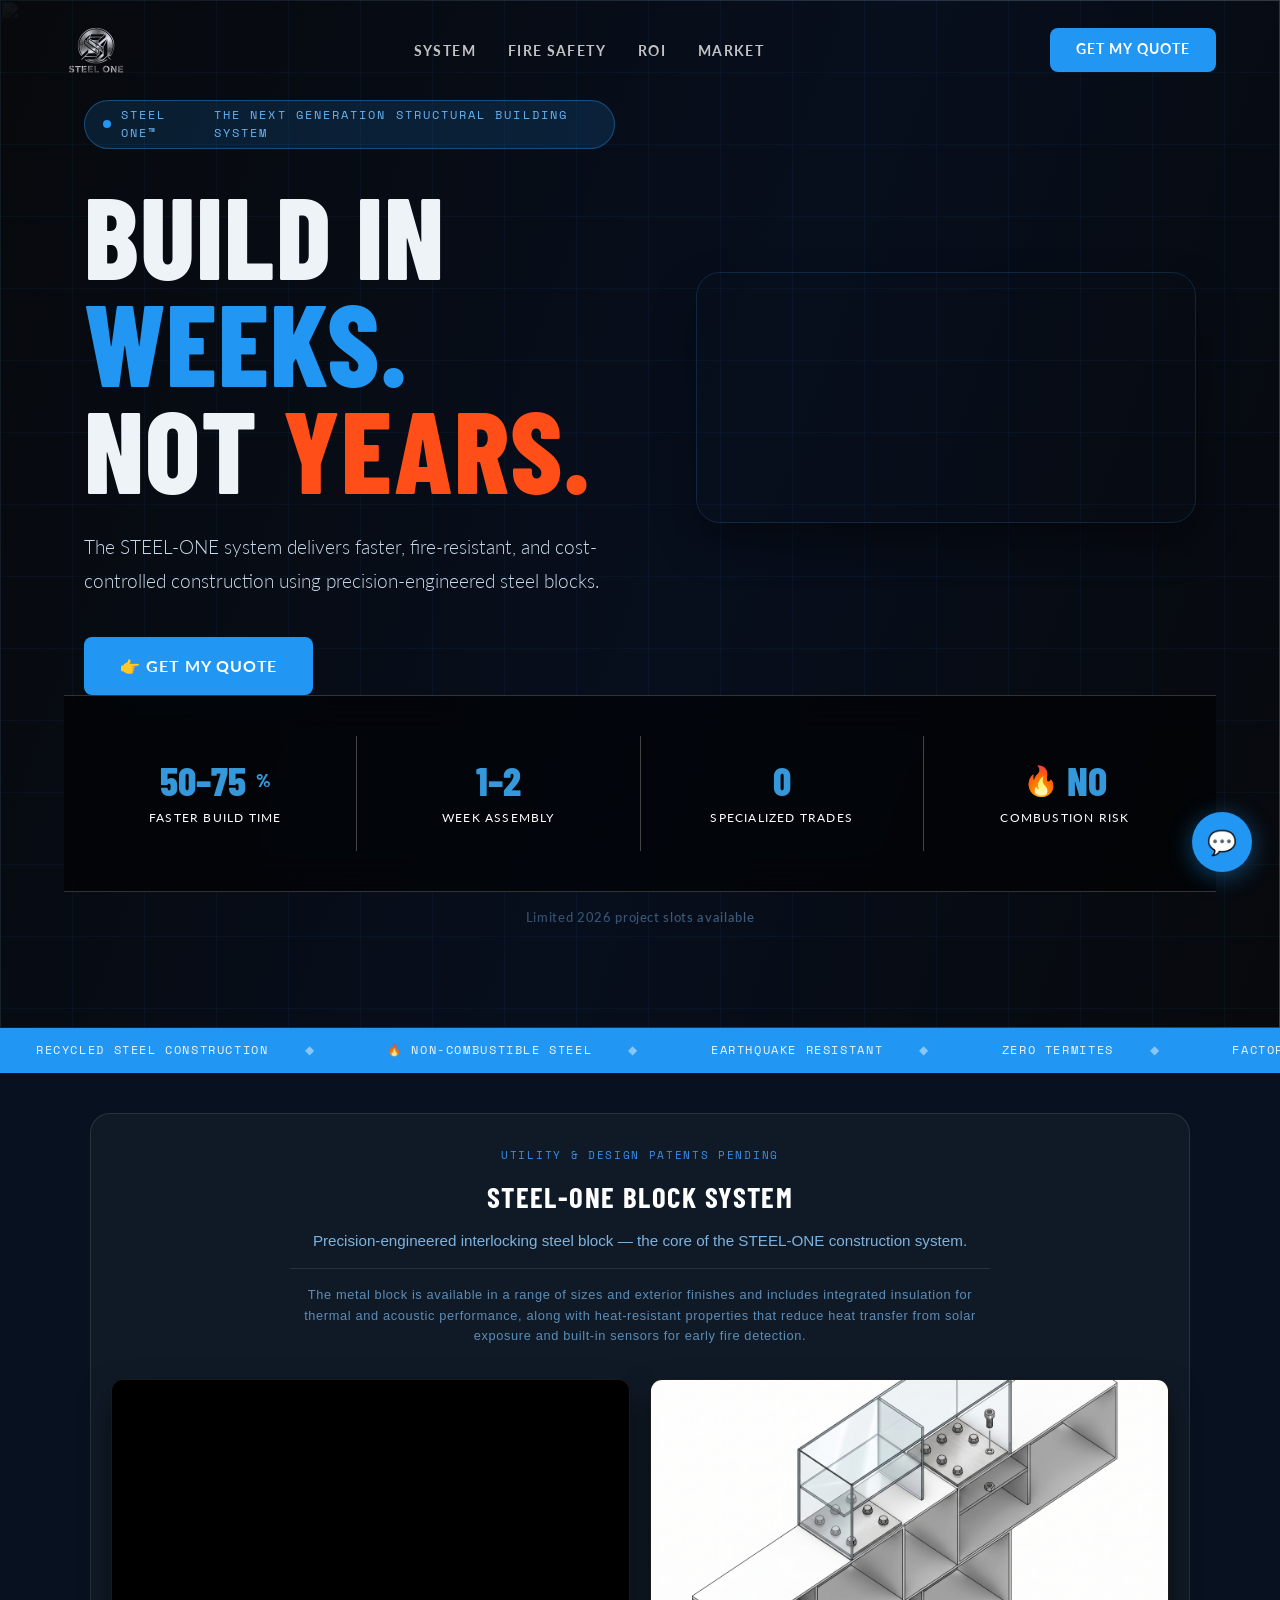
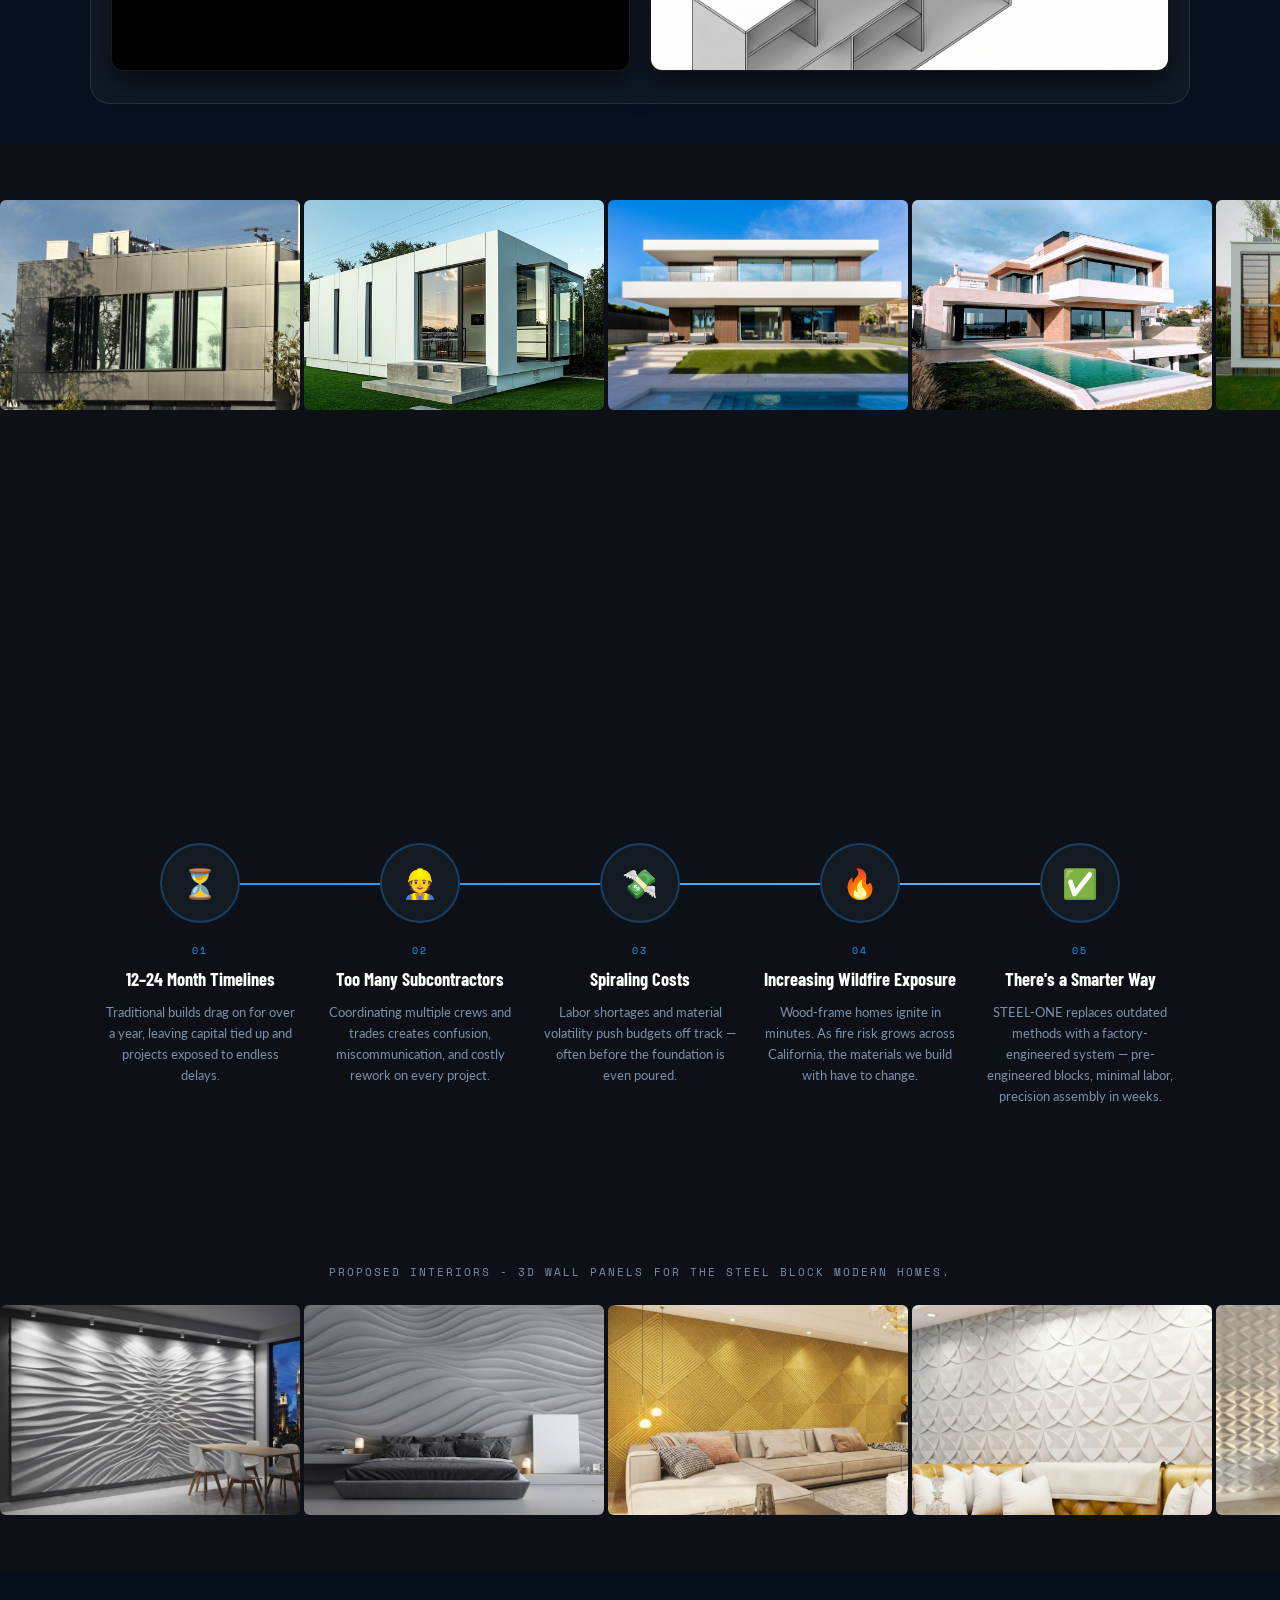
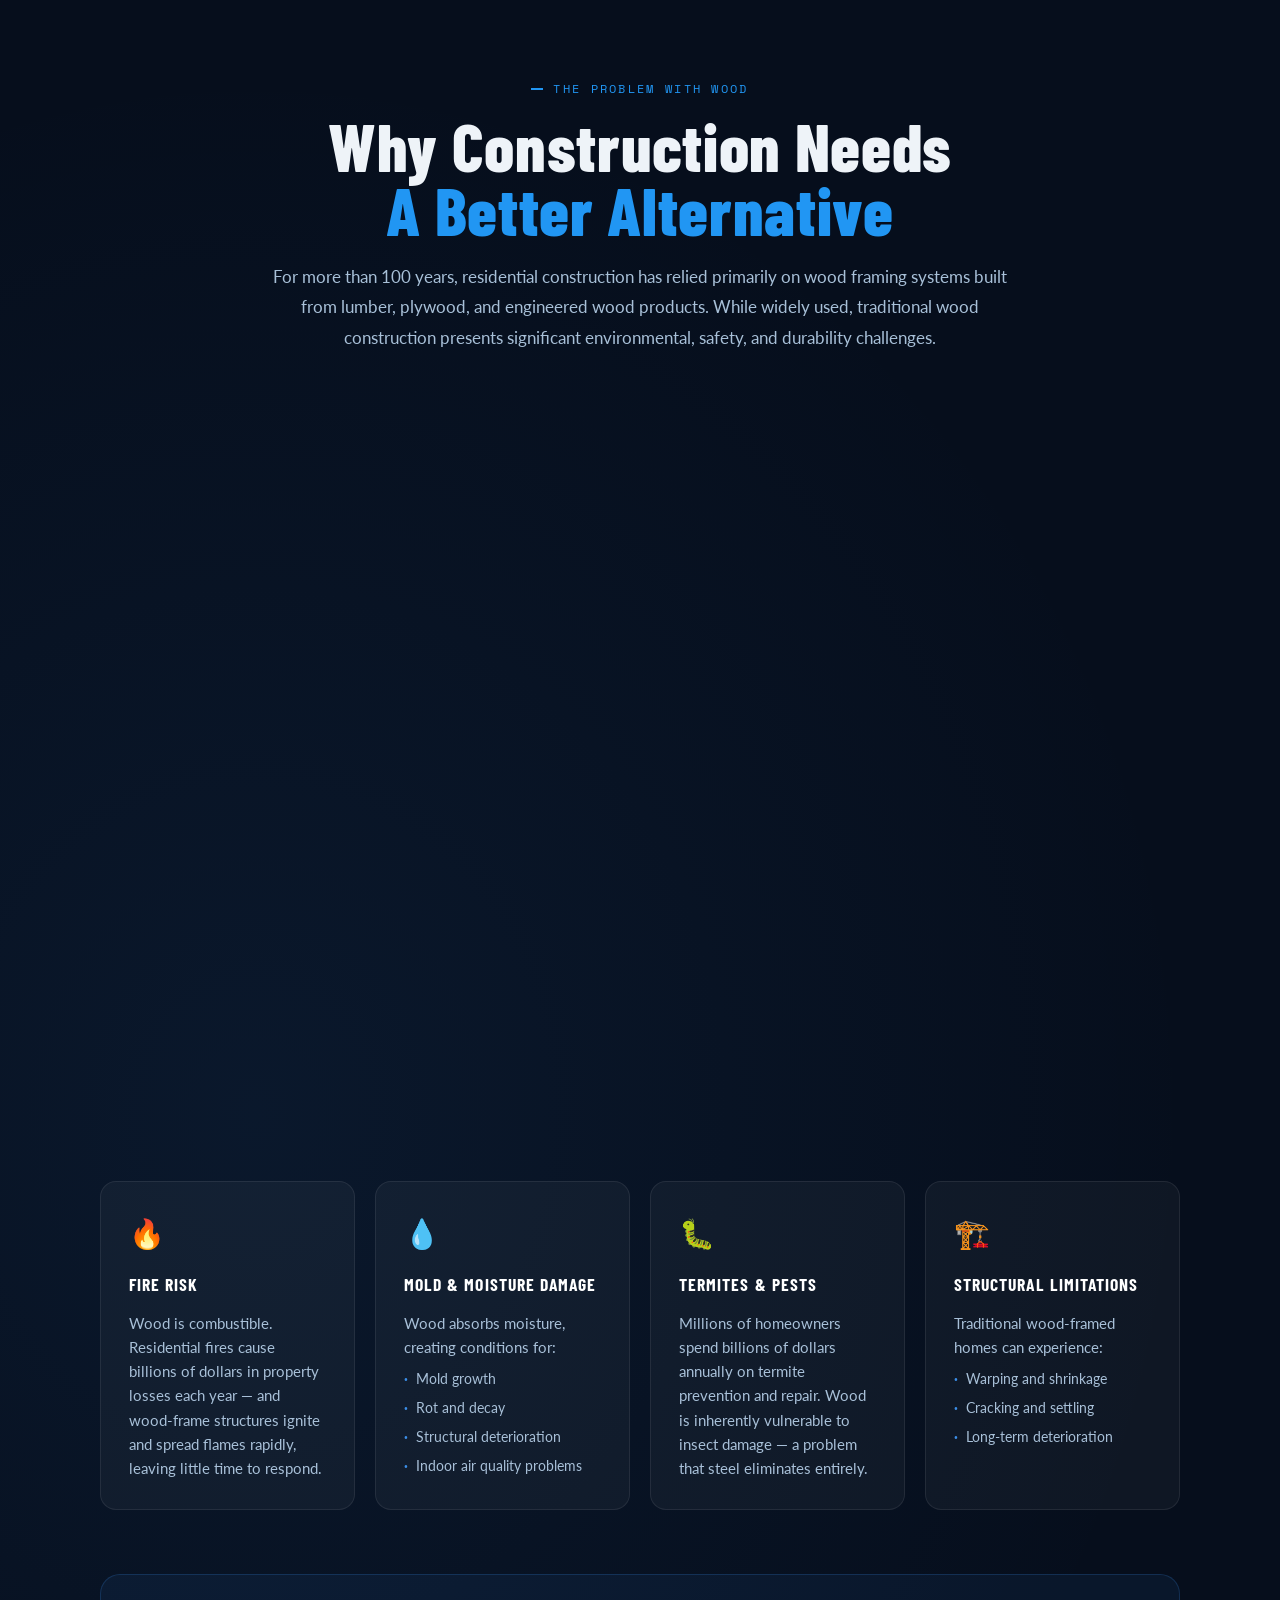
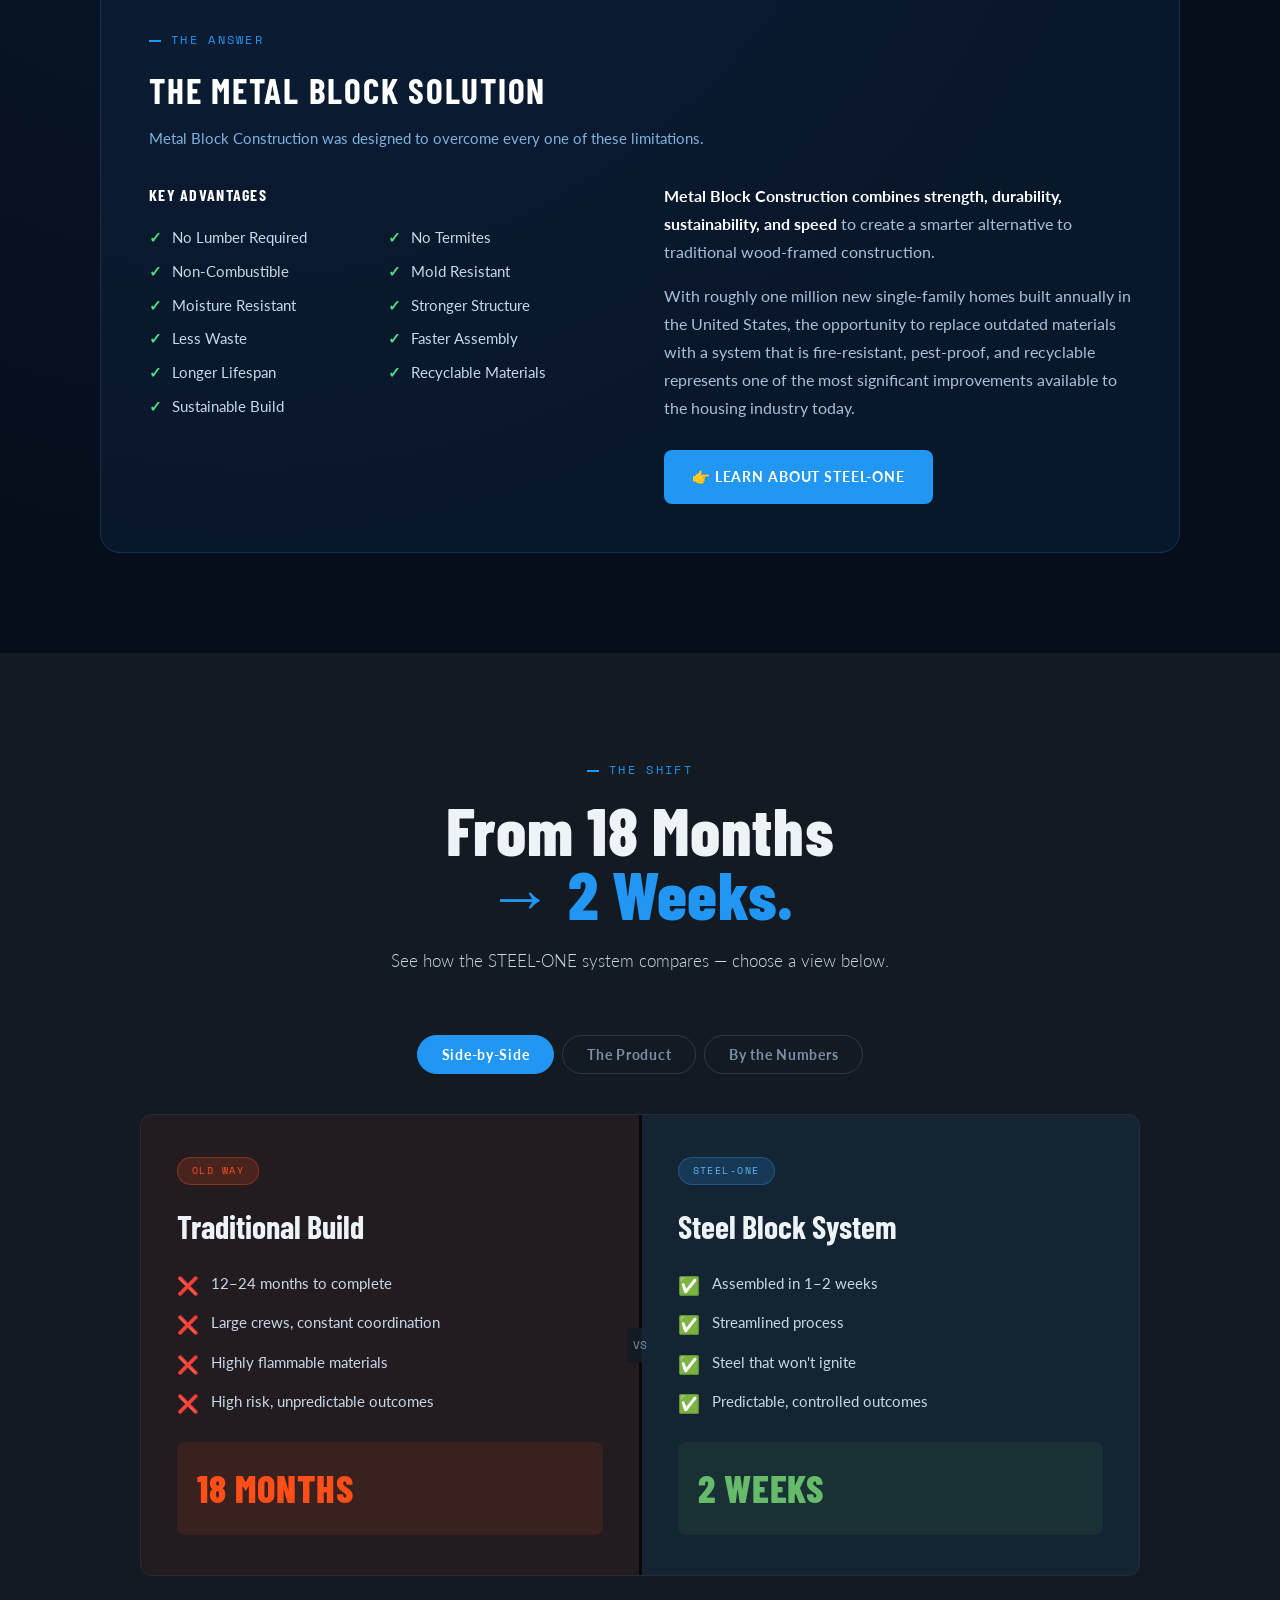
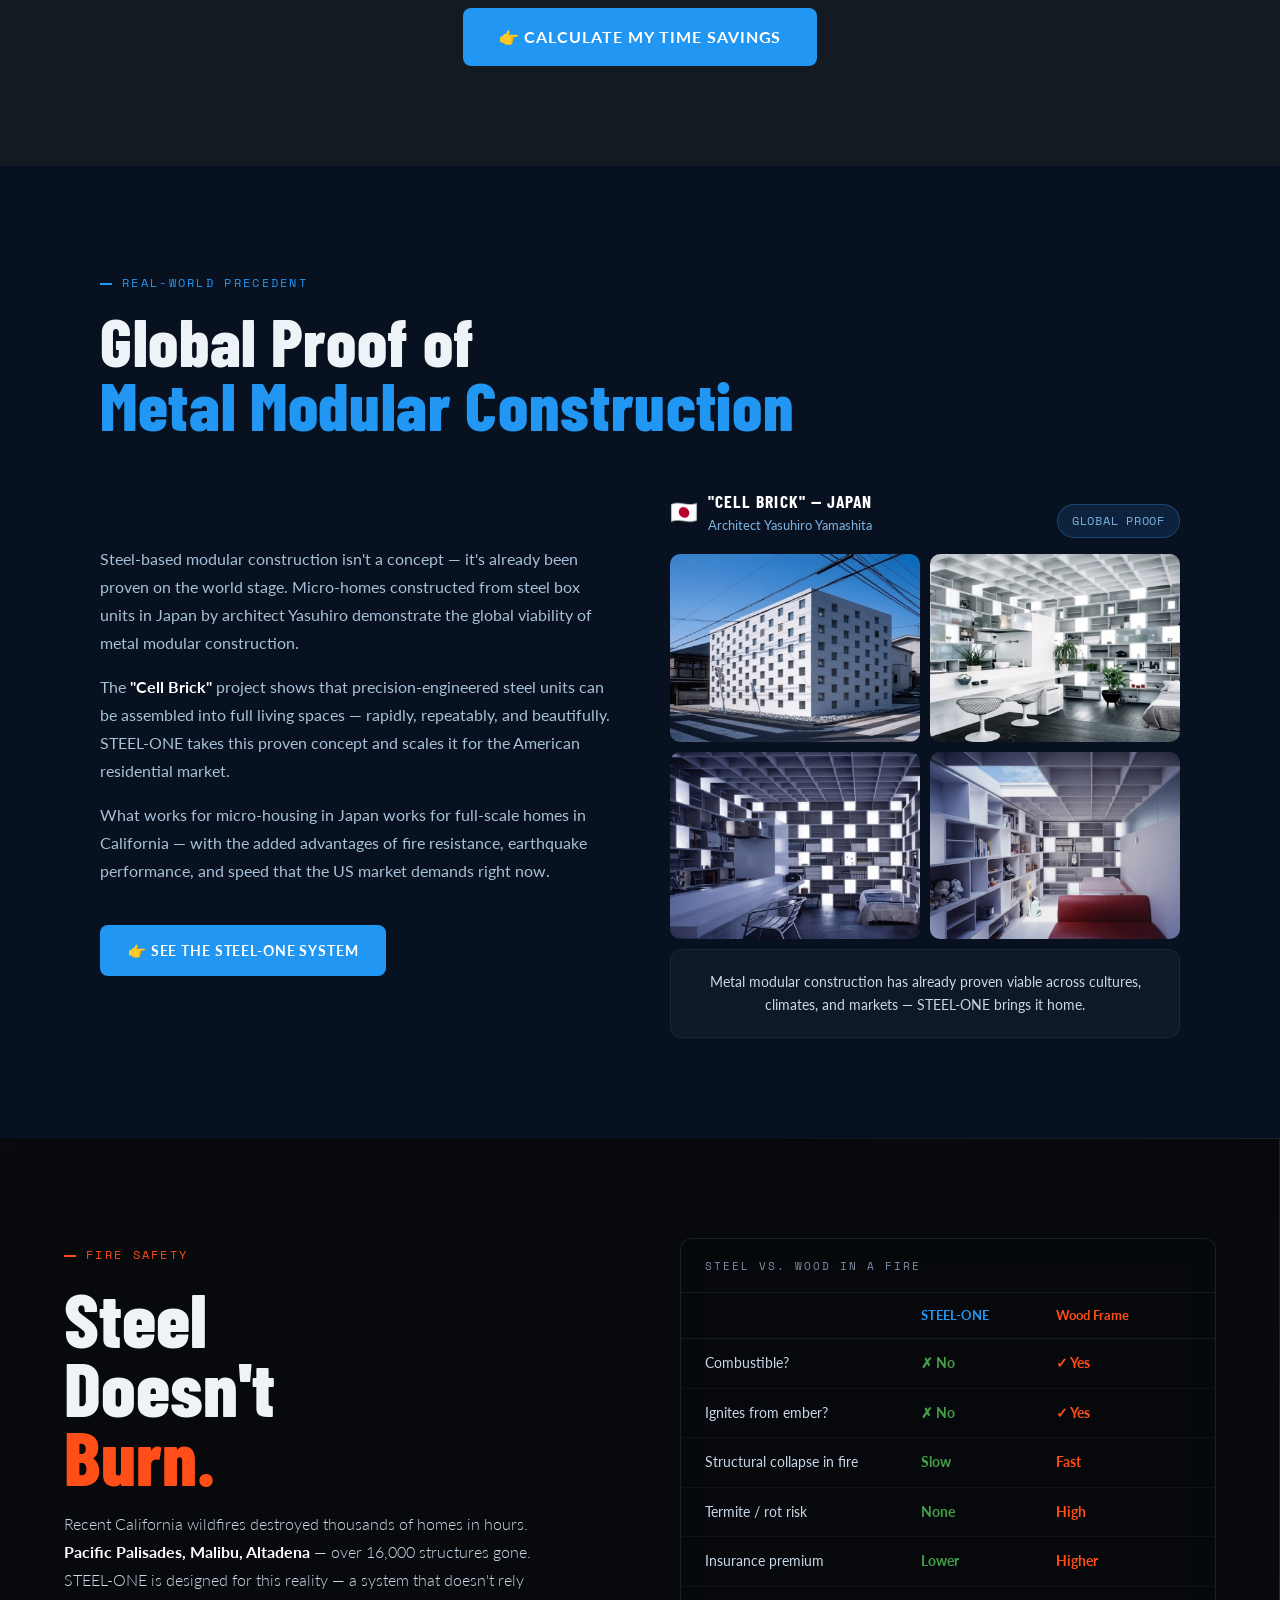
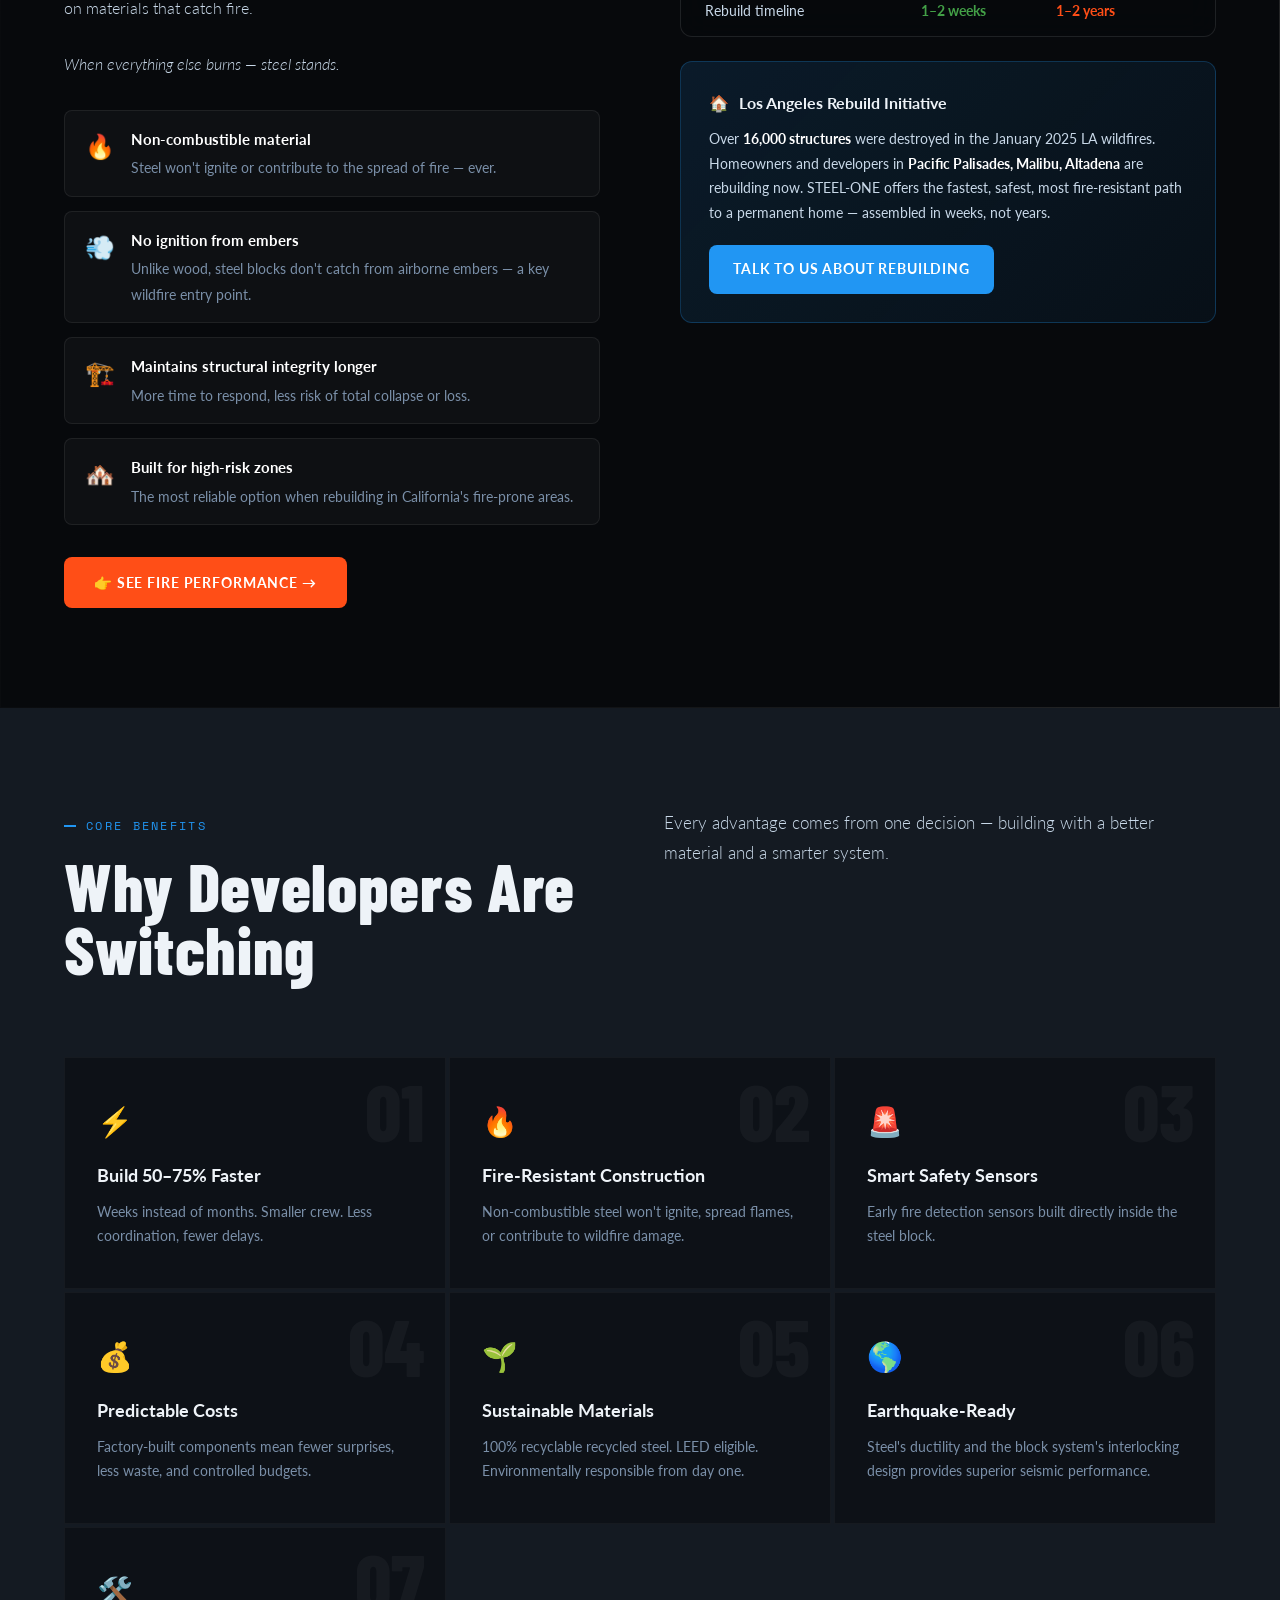
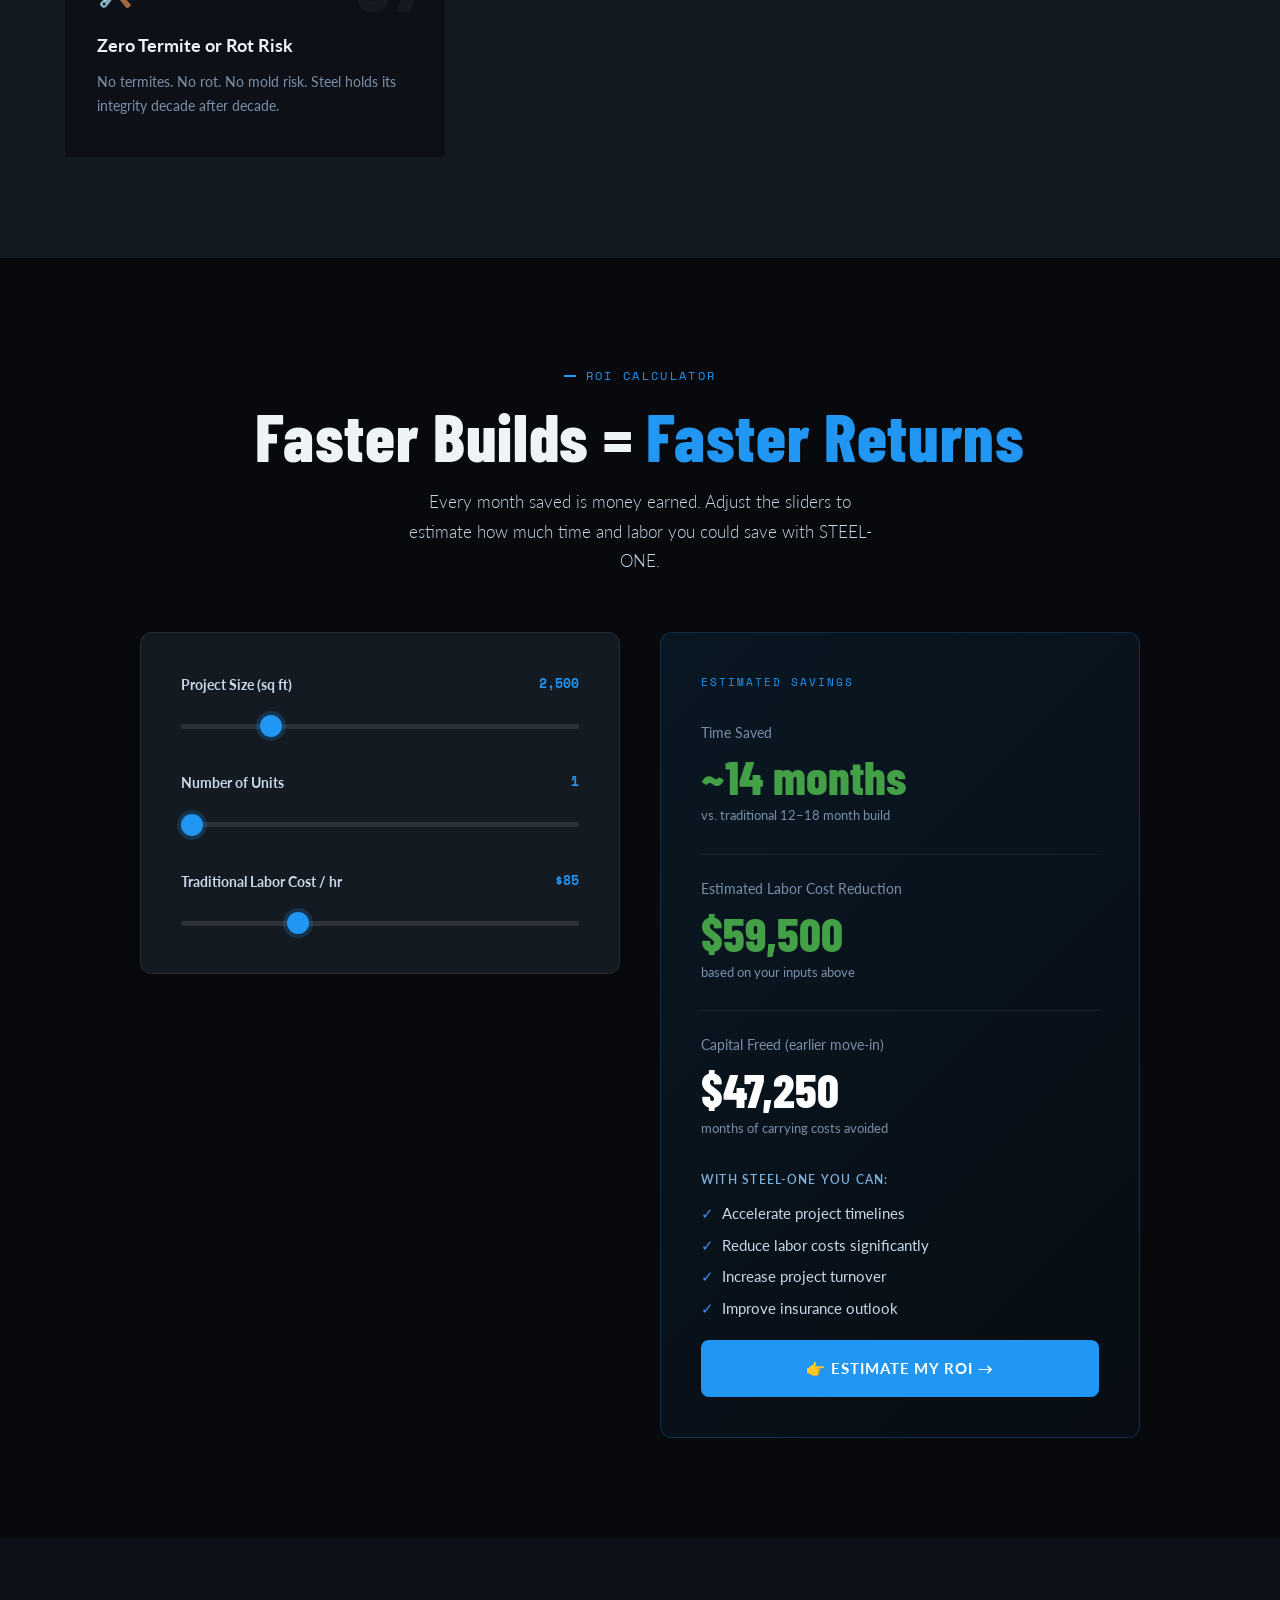
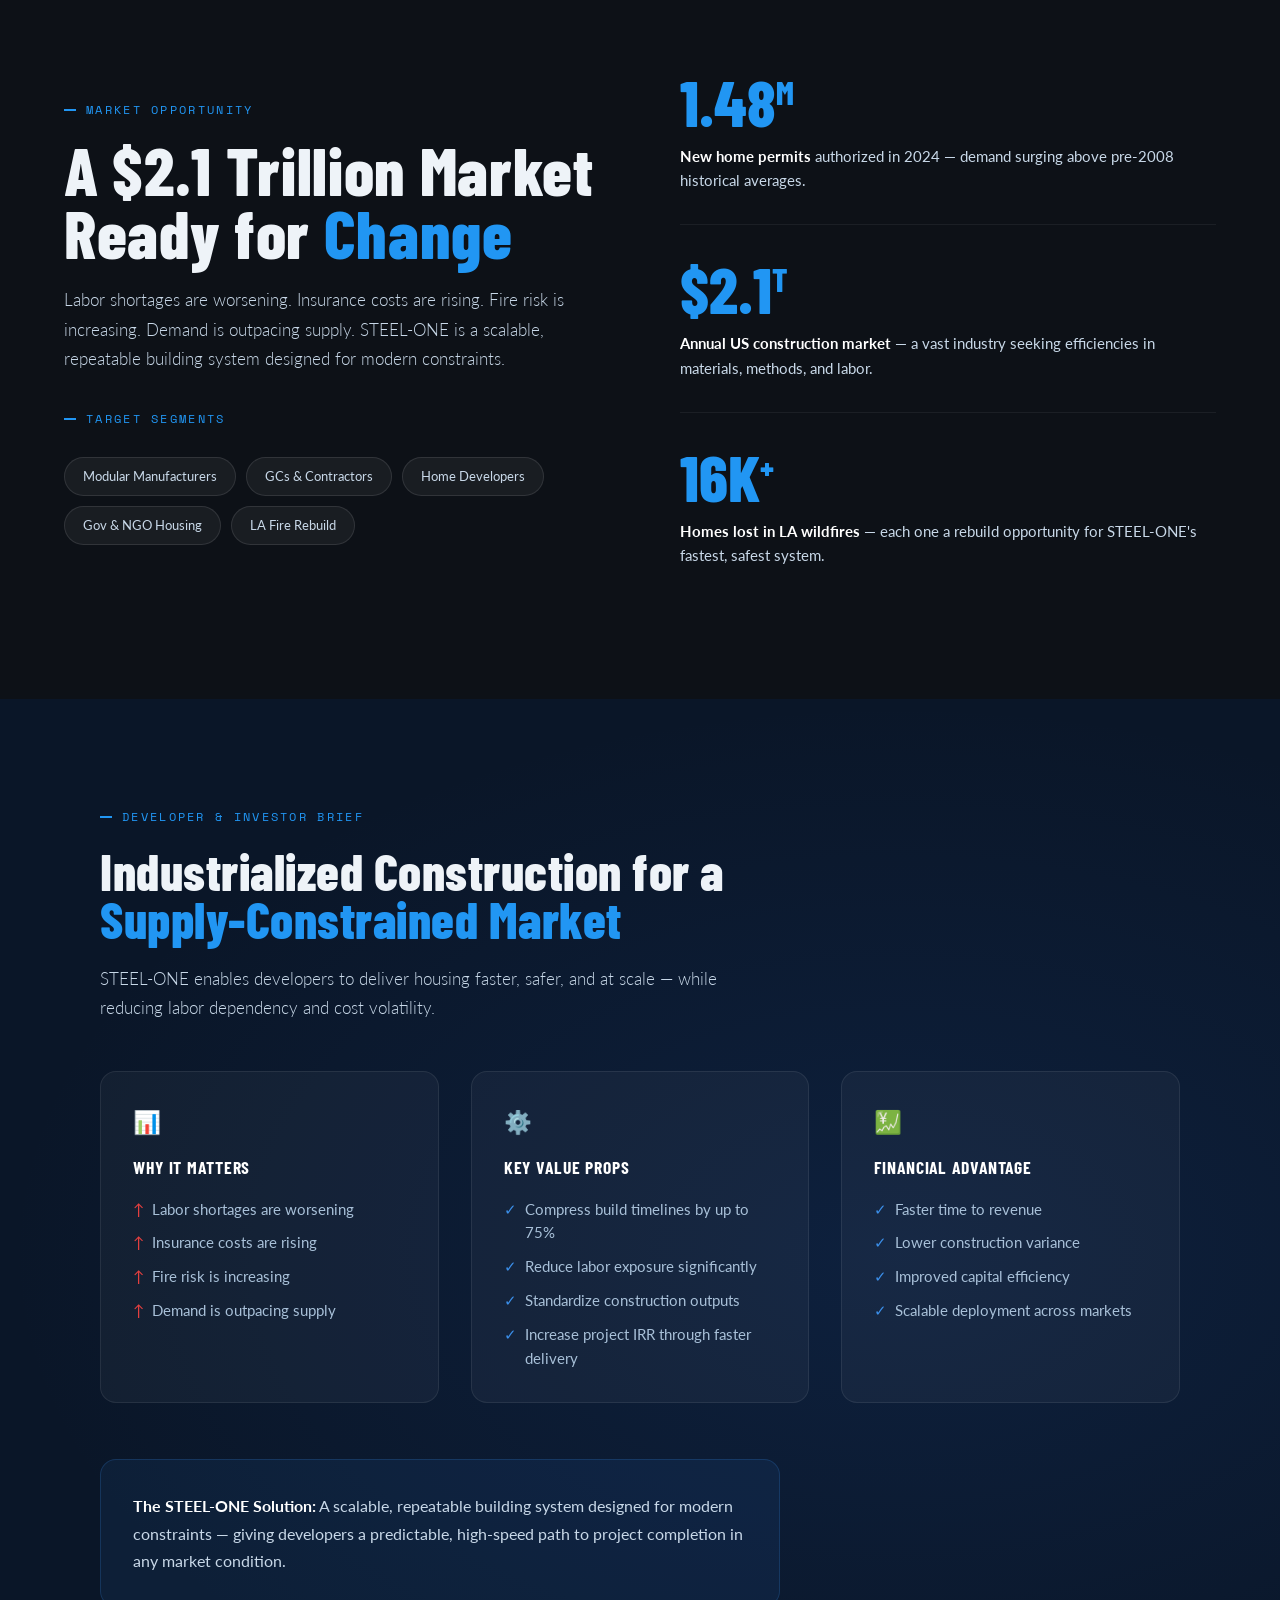
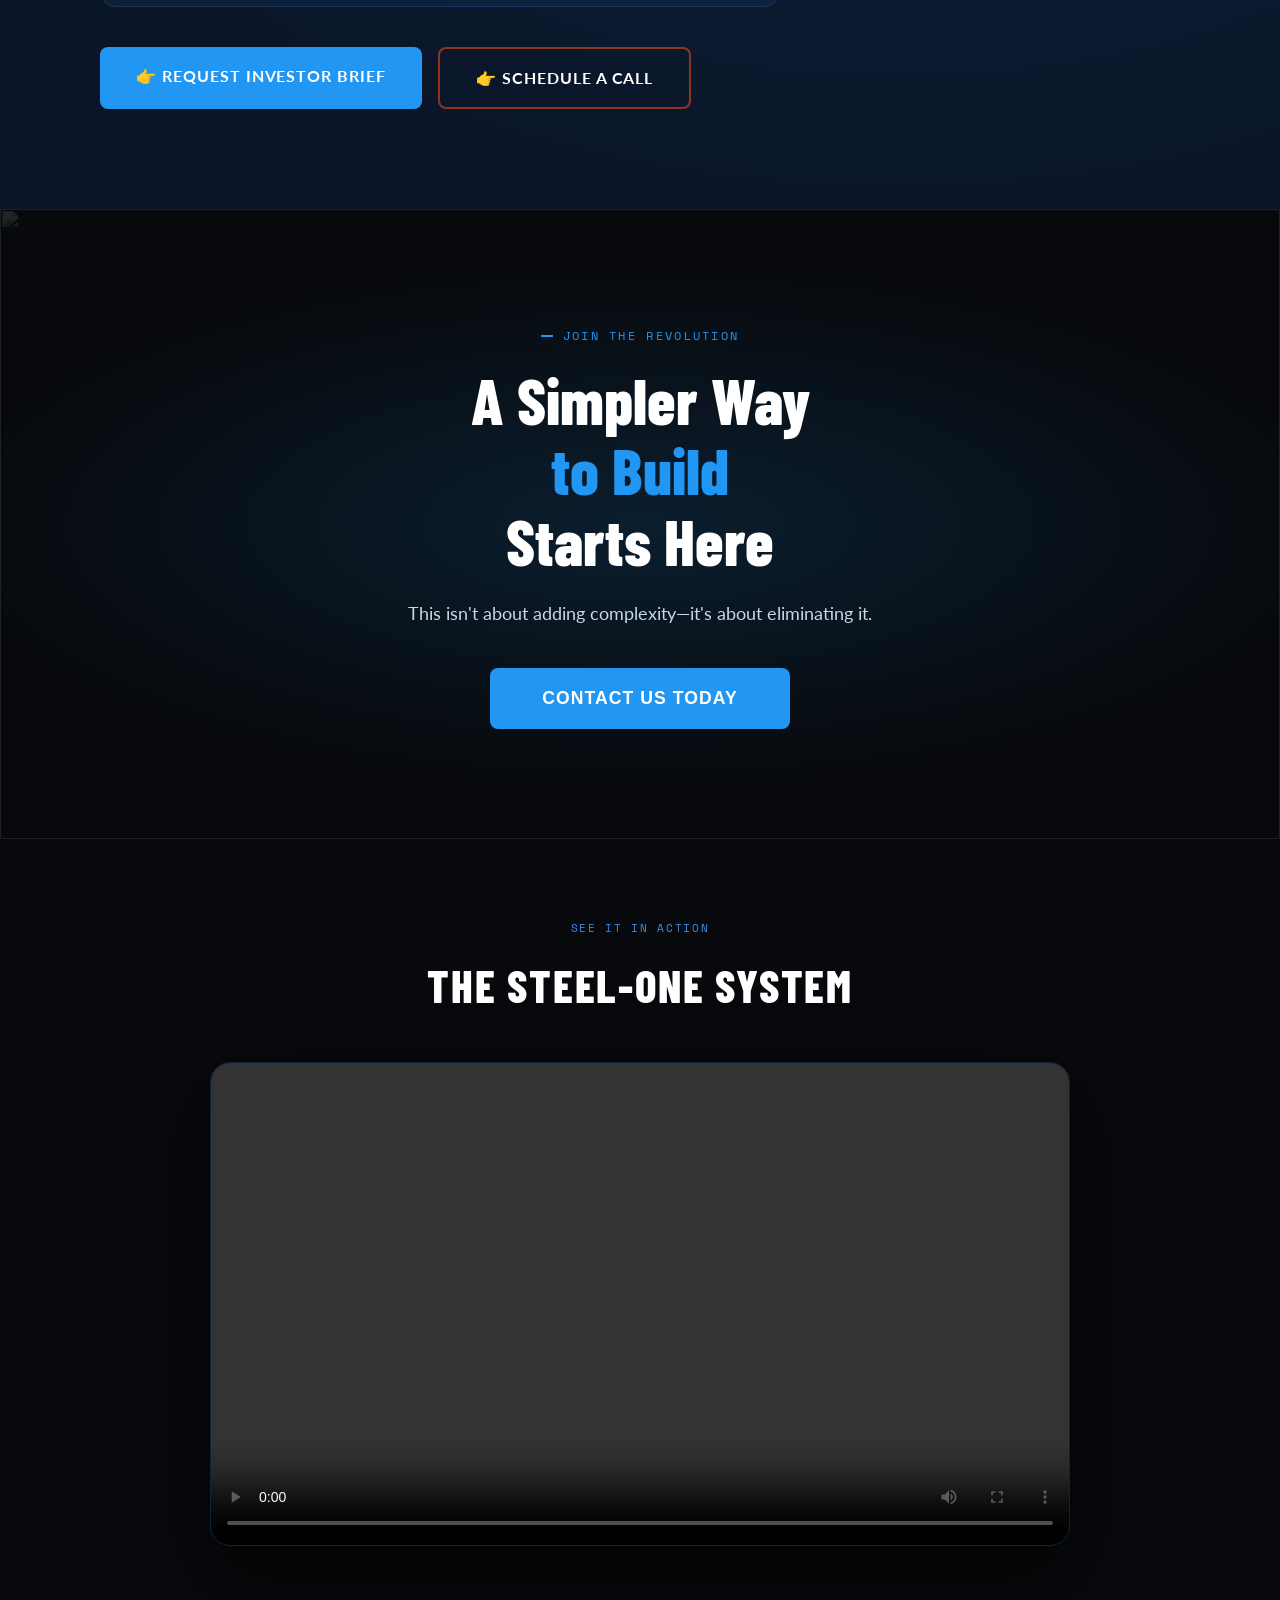
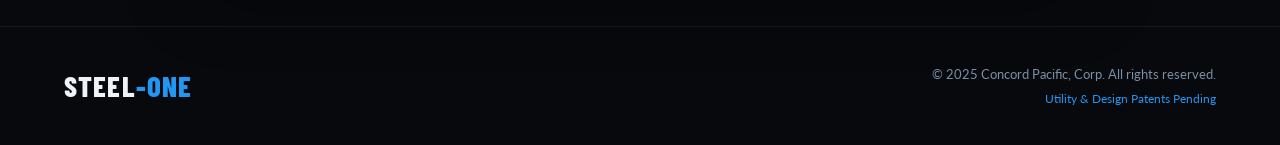
==== index.html @ 5a05cc55 "new" ====
<!DOCTYPE html>
<html lang="en">

<head>
  <meta charset="UTF-8" />
  <meta name="viewport" content="width=device-width,initial-scale=1.0" />
  <title>STEEL-ONE | Metal Block System for Home Construction</title>
  <link rel="preconnect" href="https://fonts.googleapis.com" />
  <link rel="preconnect" href="https://fonts.gstatic.com" crossorigin />
  <link
    href="https://fonts.googleapis.com/css2?family=Barlow+Condensed:wght@400;600;700;800&family=Lato:wght@300;400;700&family=Space+Mono:wght@400;700&display=swap"
    rel="stylesheet" />
  <link rel="stylesheet" href="style.css">
  <link rel="icon" type="image/x-icon" href="img/logo.png">
  <style>
    /* ── NEW SECTIONS STYLES ── */

    /* Finishes Section */
    #finishes {
      padding: 100px 24px;
      background: #060e1c;
      position: relative;
      overflow: hidden;
    }

    #finishes::before {
      content: '';
      position: absolute;
      inset: 0;
      background: radial-gradient(ellipse at 30% 50%, rgba(59, 142, 232, 0.08) 0%, transparent 65%);
      pointer-events: none;
    }

    .finishes-inner {
      max-width: 1080px;
      margin: 0 auto;
      position: relative;
      z-index: 1;
    }

    .finishes-grid {
      display: grid;
      grid-template-columns: repeat(auto-fit, minmax(200px, 1fr));
      gap: 24px;
      margin-top: 48px;
    }

    .finish-card {
      background: rgba(255, 255, 255, 0.04);
      border: 1px solid rgba(255, 255, 255, 0.08);
      border-radius: 16px;
      padding: 32px 24px;
      text-align: center;
      transition: border-color 0.3s, transform 0.3s;
    }

    .finish-card:hover {
      border-color: rgba(59, 142, 232, 0.4);
      transform: translateY(-4px);
    }

    .finish-icon {
      font-size: 2.2rem;
      margin-bottom: 16px;
    }

    .finish-name {
      font-family: 'Barlow Condensed', sans-serif;
      font-size: 1.05rem;
      font-weight: 700;
      color: #fff;
      text-transform: uppercase;
      letter-spacing: 0.08em;
      margin-bottom: 10px;
    }

    .finish-desc {
      font-size: 0.88rem;
      color: #7eb3e0;
      line-height: 1.5;
    }

    /* Japan Precedent */
    #precedent {
      padding: 100px 24px;
      background: #07111f;
      position: relative;
      overflow: hidden;
    }

    .precedent-inner {
      max-width: 1080px;
      margin: 0 auto;
    }

    .precedent-layout {
      display: grid;
      grid-template-columns: 1fr 1fr;
      gap: 60px;
      align-items: center;
      margin-top: 48px;
    }

    @media (max-width: 768px) {
      .precedent-layout {
        grid-template-columns: 1fr;
        gap: 32px;
      }
    }

    .precedent-text p {
      color: #a8c0d8;
      font-size: 1rem;
      line-height: 1.75;
      margin-bottom: 16px;
    }

    .precedent-box {
      background: rgba(59, 142, 232, 0.07);
      border: 1px solid rgba(59, 142, 232, 0.2);
      border-radius: 20px;
      padding: 40px;
      text-align: center;
    }

    .precedent-box-flag {
      font-size: 3rem;
      margin-bottom: 16px;
    }

    .precedent-box-title {
      font-family: 'Barlow Condensed', sans-serif;
      font-size: 1.4rem;
      font-weight: 700;
      color: #fff;
      text-transform: uppercase;
      letter-spacing: 0.08em;
      margin-bottom: 8px;
    }

    .precedent-box-sub {
      font-size: 0.9rem;
      color: #7eb3e0;
      line-height: 1.5;
    }

    .precedent-proof-tag {
      display: inline-block;
      margin-top: 20px;
      background: rgba(59, 142, 232, 0.15);
      border: 1px solid rgba(59, 142, 232, 0.3);
      color: #7eb3e0;
      font-size: 0.78rem;
      font-family: 'Space Mono', monospace;
      padding: 6px 14px;
      border-radius: 40px;
      letter-spacing: 0.06em;
      text-transform: uppercase;
    }

    /* Business Model */
    #business-model {
      padding: 100px 24px;
      background: #060e1c;
      position: relative;
      overflow: hidden;
    }

    #business-model::before {
      content: '';
      position: absolute;
      inset: 0;
      background: radial-gradient(ellipse at 80% 30%, rgba(59, 142, 232, 0.1) 0%, transparent 65%);
      pointer-events: none;
    }

    .bm-inner {
      max-width: 1080px;
      margin: 0 auto;
      position: relative;
      z-index: 1;
    }

    .bm-grid {
      display: grid;
      grid-template-columns: repeat(auto-fit, minmax(280px, 1fr));
      gap: 28px;
      margin-top: 48px;
    }

    .bm-card {
      background: rgba(255, 255, 255, 0.04);
      border: 1px solid rgba(255, 255, 255, 0.08);
      border-radius: 16px;
      padding: 32px;
    }

    .bm-card-icon {
      font-size: 1.6rem;
      margin-bottom: 16px;
    }

    .bm-card-title {
      font-family: 'Barlow Condensed', sans-serif;
      font-size: 1.1rem;
      font-weight: 700;
      color: #fff;
      text-transform: uppercase;
      letter-spacing: 0.07em;
      margin-bottom: 16px;
    }

    .bm-list {
      list-style: none;
      padding: 0;
      margin: 0;
      display: flex;
      flex-direction: column;
      gap: 10px;
    }

    .bm-list li {
      color: #a8c0d8;
      font-size: 0.93rem;
      display: flex;
      gap: 10px;
      line-height: 1.5;
    }

    .bm-list li span.dot {
      color: #3b8ee8;
      flex-shrink: 0;
      font-weight: 700;
    }

    .bm-scalability {
      margin-top: 40px;
      background: rgba(59, 142, 232, 0.07);
      border: 1px solid rgba(59, 142, 232, 0.2);
      border-radius: 16px;
      padding: 32px;
    }

    .bm-scalability p {
      color: #c8d8e8;
      font-size: 1rem;
      line-height: 1.7;
      margin: 0;
    }

    /* Manufacturing */
    #manufacturing {
      padding: 100px 24px;
      background: #07111f;
      position: relative;
    }

    .mfg-inner {
      max-width: 1080px;
      margin: 0 auto;
    }

    .mfg-phases {
      display: grid;
      grid-template-columns: 1fr 1fr;
      gap: 32px;
      margin-top: 48px;
    }

    @media (max-width: 700px) {
      .mfg-phases {
        grid-template-columns: 1fr;
      }
    }

    .mfg-phase {
      background: rgba(255, 255, 255, 0.04);
      border: 1px solid rgba(255, 255, 255, 0.08);
      border-radius: 16px;
      padding: 36px;
      position: relative;
      overflow: hidden;
    }

    .mfg-phase.phase-2 {
      border-color: rgba(59, 142, 232, 0.25);
      background: rgba(59, 142, 232, 0.06);
    }

    .mfg-phase-num {
      font-family: 'Barlow Condensed', sans-serif;
      font-size: 4rem;
      font-weight: 800;
      color: rgba(59, 142, 232, 0.15);
      position: absolute;
      top: 16px;
      right: 24px;
      line-height: 1;
    }

    .mfg-phase-label {
      font-family: 'Space Mono', monospace;
      font-size: 0.72rem;
      color: #3b8ee8;
      text-transform: uppercase;
      letter-spacing: 0.1em;
      margin-bottom: 12px;
    }

    .mfg-phase-title {
      font-family: 'Barlow Condensed', sans-serif;
      font-size: 1.4rem;
      font-weight: 700;
      color: #fff;
      text-transform: uppercase;
      letter-spacing: 0.06em;
      margin-bottom: 16px;
    }

    .mfg-phase p {
      color: #a8c0d8;
      font-size: 0.95rem;
      line-height: 1.7;
      margin: 0;
    }

    /* GTM */
    #gtm {
      padding: 100px 24px;
      background: #060e1c;
      position: relative;
      overflow: hidden;
    }

    #gtm::before {
      content: '';
      position: absolute;
      inset: 0;
      background: radial-gradient(ellipse at 20% 80%, rgba(59, 142, 232, 0.09) 0%, transparent 60%);
      pointer-events: none;
    }

    .gtm-inner {
      max-width: 1080px;
      margin: 0 auto;
      position: relative;
      z-index: 1;
    }

    .gtm-phases {
      display: grid;
      grid-template-columns: 1fr 1fr;
      gap: 32px;
      margin-top: 48px;
    }

    @media (max-width: 700px) {
      .gtm-phases {
        grid-template-columns: 1fr;
      }
    }

    .gtm-phase {
      background: rgba(255, 255, 255, 0.04);
      border: 1px solid rgba(255, 255, 255, 0.08);
      border-radius: 16px;
      padding: 36px;
    }

    .gtm-phase-label {
      font-family: 'Space Mono', monospace;
      font-size: 0.72rem;
      color: #3b8ee8;
      text-transform: uppercase;
      letter-spacing: 0.1em;
      margin-bottom: 10px;
    }

    .gtm-phase-title {
      font-family: 'Barlow Condensed', sans-serif;
      font-size: 1.3rem;
      font-weight: 700;
      color: #fff;
      text-transform: uppercase;
      letter-spacing: 0.06em;
      margin-bottom: 20px;
    }

    .gtm-list {
      list-style: none;
      padding: 0;
      margin: 0;
      display: flex;
      flex-direction: column;
      gap: 12px;
    }

    .gtm-list li {
      color: #a8c0d8;
      font-size: 0.93rem;
      display: flex;
      gap: 10px;
      align-items: flex-start;
      line-height: 1.5;
    }

    .gtm-list li span.arrow {
      color: #3b8ee8;
      flex-shrink: 0;
      font-weight: 700;
    }

    .gtm-note {
      margin-top: 40px;
      background: rgba(59, 142, 232, 0.07);
      border: 1px solid rgba(59, 142, 232, 0.2);
      border-radius: 16px;
      padding: 28px 32px;
    }

    .gtm-note p {
      color: #c8d8e8;
      font-size: 0.97rem;
      line-height: 1.7;
      margin: 0;
    }

    /* Financials */
    #financials {
      padding: 100px 24px;
      background: #07111f;
      position: relative;
    }

    .fin-inner {
      max-width: 1080px;
      margin: 0 auto;
    }

    .fin-table-wrap {
      margin-top: 48px;
      overflow-x: auto;
      border-radius: 16px;
      border: 1px solid rgba(255, 255, 255, 0.08);
    }

    .fin-table {
      width: 100%;
      border-collapse: collapse;
      min-width: 640px;
    }

    .fin-table th {
      background: rgba(59, 142, 232, 0.12);
      color: #7eb3e0;
      font-family: 'Barlow Condensed', sans-serif;
      font-size: 0.85rem;
      text-transform: uppercase;
      letter-spacing: 0.1em;
      padding: 16px 20px;
      text-align: left;
      border-bottom: 1px solid rgba(255, 255, 255, 0.08);
      white-space: nowrap;
    }

    .fin-table td {
      padding: 16px 20px;
      font-size: 0.95rem;
      color: #c8d8e8;
      border-bottom: 1px solid rgba(255, 255, 255, 0.05);
    }

    .fin-table tr:last-child td {
      border-bottom: none;
    }

    .fin-table tr:hover td {
      background: rgba(59, 142, 232, 0.05);
    }

    .fin-table td.year-num {
      font-family: 'Barlow Condensed', sans-serif;
      font-weight: 700;
      font-size: 1.05rem;
      color: #3b8ee8;
    }

    .fin-table td.highlight {
      color: #fff;
      font-weight: 600;
    }

    .fin-table td.margin {
      color: #4cde80;
      font-weight: 600;
    }

    .fin-summary {
      display: grid;
      grid-template-columns: repeat(auto-fit, minmax(200px, 1fr));
      gap: 24px;
      margin-top: 36px;
    }

    .fin-sum-card {
      background: rgba(255, 255, 255, 0.04);
      border: 1px solid rgba(255, 255, 255, 0.08);
      border-radius: 14px;
      padding: 28px 24px;
      text-align: center;
    }

    .fin-sum-val {
      font-family: 'Barlow Condensed', sans-serif;
      font-size: 2.2rem;
      font-weight: 800;
      color: #3b8ee8;
      margin-bottom: 6px;
    }

    .fin-sum-label {
      font-size: 0.82rem;
      color: #7eb3e0;
      text-transform: uppercase;
      letter-spacing: 0.08em;
    }

    .fin-note {
      margin-top: 16px;
      font-size: 0.8rem;
      color: #4a6a8a;
      font-style: italic;
    }

    /* Funding */
    #funding {
      padding: 100px 24px;
      background: #060e1c;
      position: relative;
      overflow: hidden;
    }

    #funding::before {
      content: '';
      position: absolute;
      inset: 0;
      background: radial-gradient(ellipse at 60% 40%, rgba(59, 142, 232, 0.12) 0%, transparent 65%);
      pointer-events: none;
    }

    .fund-inner {
      max-width: 1080px;
      margin: 0 auto;
      position: relative;
      z-index: 1;
    }

    .fund-ask {
      display: inline-flex;
      align-items: center;
      gap: 16px;
      background: rgba(59, 142, 232, 0.1);
      border: 1px solid rgba(59, 142, 232, 0.3);
      border-radius: 16px;
      padding: 24px 36px;
      margin: 32px 0 48px;
    }

    .fund-ask-amount {
      font-family: 'Barlow Condensed', sans-serif;
      font-size: 3rem;
      font-weight: 800;
      color: #fff;
      line-height: 1;
    }

    .fund-ask-label {
      font-size: 0.88rem;
      color: #7eb3e0;
      text-transform: uppercase;
      letter-spacing: 0.08em;
    }

    .fund-uses {
      display: grid;
      grid-template-columns: repeat(auto-fit, minmax(260px, 1fr));
      gap: 24px;
      margin-bottom: 48px;
    }

    .fund-use-card {
      background: rgba(255, 255, 255, 0.04);
      border: 1px solid rgba(255, 255, 255, 0.08);
      border-radius: 14px;
      padding: 28px;
    }

    .fund-use-icon {
      font-size: 1.5rem;
      margin-bottom: 12px;
    }

    .fund-use-title {
      font-family: 'Barlow Condensed', sans-serif;
      font-size: 1rem;
      font-weight: 700;
      color: #fff;
      text-transform: uppercase;
      letter-spacing: 0.07em;
      margin-bottom: 10px;
    }

    .fund-use-desc {
      font-size: 0.88rem;
      color: #7eb3e0;
      line-height: 1.6;
    }

    /* Team hiring roadmap */
    #team-hiring {
      padding: 80px 24px 100px;
      background: #07111f;
      position: relative;
    }

    .hiring-inner {
      max-width: 1080px;
      margin: 0 auto;
    }

    .hiring-grid {
      display: grid;
      grid-template-columns: repeat(auto-fit, minmax(260px, 1fr));
      gap: 24px;
      margin-top: 40px;
    }

    .hiring-card {
      background: rgba(255, 255, 255, 0.04);
      border: 1px solid rgba(255, 255, 255, 0.08);
      border-radius: 14px;
      padding: 28px;
    }

    .hiring-card-icon {
      font-size: 1.5rem;
      margin-bottom: 14px;
    }

    .hiring-card-title {
      font-family: 'Barlow Condensed', sans-serif;
      font-size: 1.05rem;
      font-weight: 700;
      color: #fff;
      text-transform: uppercase;
      letter-spacing: 0.07em;
      margin-bottom: 10px;
    }

    .hiring-card-desc {
      font-size: 0.88rem;
      color: #7eb3e0;
      line-height: 1.6;
    }

    .hiring-commitment {
      margin-top: 40px;
      background: rgba(59, 142, 232, 0.07);
      border: 1px solid rgba(59, 142, 232, 0.2);
      border-radius: 16px;
      padding: 32px;
    }

    .hiring-commitment p {
      color: #c8d8e8;
      font-size: 0.97rem;
      line-height: 1.75;
      margin: 0;
    }

    /* Container to hold both sides */
    .hero-flex-layout {
      display: flex;
      align-items: center;
      justify-content: space-between;
      gap: 50px;
      max-width: 1200px;
      margin: 0 auto;
      padding: 0 20px;
    }

    /* Ensure text stays on the left and doesn't stretch too wide */
    .hero-text-side {
      flex: 1;
      text-align: left;
      z-index: 2;
    }

    /* Position the video container on the right */
    .hero-video-side {
      flex: 1;
      display: flex;
      justify-content: flex-end;
      z-index: 2;
    }

    .video-container {
      width: 100%;
      max-width: 500px;
      border-radius: 24px;
      overflow: hidden;
      box-shadow: 0 20px 40px rgba(0, 0, 0, 0.4);
      border: 1px solid rgba(59, 142, 232, 0.2);
    }

    .video-container video {
      width: 100%;
      display: block;
    }

    /* Desktop: hide the mobile-only video slot and the in-badge logo */
    .hero-mobile-video { display: none; }
    .badge-logo-img { display: none; }
    .badge-main-row { display: inline; }

    /* ── Hamburger button ── */
    .hamburger {
      display: none;
      flex-direction: column;
      justify-content: center;
      gap: 5px;
      width: 40px;
      height: 40px;
      background: none;
      border: none;
      cursor: pointer;
      padding: 6px;
      z-index: 1100;
    }
    .hamburger span {
      display: block;
      width: 100%;
      height: 2px;
      background: #fff;
      border-radius: 2px;
      transition: transform 0.3s ease, opacity 0.3s ease;
      transform-origin: center;
    }
    .hamburger.open span:nth-child(1) { transform: translateY(7px) rotate(45deg); }
    .hamburger.open span:nth-child(2) { opacity: 0; transform: scaleX(0); }
    .hamburger.open span:nth-child(3) { transform: translateY(-7px) rotate(-45deg); }

    /* ── Mobile slide-in menu ── */
    #mobile-menu {
      display: none;
      position: fixed;
      top: 0; right: 0;
      width: min(300px, 80vw);
      height: 100vh;
      background: #0d1117;
      border-left: 1px solid rgba(59,142,232,0.2);
      z-index: 1050;
      padding: 90px 32px 40px;
      transform: translateX(100%);
      transition: transform 0.35s cubic-bezier(0.22,1,0.36,1);
    }
    #mobile-menu.open { transform: translateX(0); }
    #mobile-menu ul { list-style: none; padding: 0; margin: 0; display: flex; flex-direction: column; gap: 8px; }
    .mob-link {
      display: block;
      padding: 14px 0;
      font-family: 'Barlow Condensed', sans-serif;
      font-size: 1.3rem;
      font-weight: 700;
      text-transform: uppercase;
      letter-spacing: 0.08em;
      color: rgba(255,255,255,0.8);
      text-decoration: none;
      border-bottom: 1px solid rgba(255,255,255,0.06);
      transition: color 0.2s;
    }
    .mob-link:hover { color: #2196F3; }
    .mob-cta {
      margin-top: 16px;
      background: #2196F3;
      color: #fff !important;
      border-radius: 10px;
      padding: 16px 24px;
      text-align: center;
      border-bottom: none;
    }
    .mob-cta:hover { background: #1565c0; }

    #mobile-menu-backdrop {
      display: none;
      position: fixed;
      inset: 0;
      background: rgba(0,0,0,0.6);
      z-index: 1040;
      backdrop-filter: blur(4px);
    }

    @media (max-width: 992px) {
      .hamburger { display: flex; }
    }

    /* Responsive: Stack on mobile */
    @media (max-width: 992px) {
      #hero { justify-content: flex-start; padding: 0; }
      .hero-content { padding-top: 68px; }

      .hero-flex-layout {
        flex-direction: column;
        text-align: center;
      }

      .hero-text-side {
        text-align: center;
      }

      /* Badge: left-aligned pill at the top on phones */
      .hero-badge {
        display: inline-flex !important;
        flex-direction: column;
        align-items: center;
        gap: 4px;
        /* reset any centering / 100vw tricks */
        width: auto;
        position: static;
        left: auto;
        margin-left: auto !important;
        margin-right: auto !important;
        text-align: center;
        padding: 12px 18px !important;
        line-height: 1.4;
        box-sizing: border-box;
        border-radius: 14px !important;
        margin-bottom: 0 !important;
        white-space: nowrap;
      }

      .hero-badge-dot { display: none !important; }

      .badge-logo-img {
        display: inline-block;
        height: 5.5vw;
        width: auto;
        vertical-align: middle;
      }

      .badge-main-row {
        display: inline-flex;
        align-items: center;
        gap: 8px;
      }

      /* Show inline video after badge on mobile — full screen */
      .hero-mobile-video {
        display: block;
        /* break out of the container's 20px side padding */
        width: 100vw;
        position: relative;
        left: 50%;
        margin-left: -50vw;
        margin-right: -50vw;
        /* fill almost the full viewport — cinematic */
        height: calc(100vh - 80px);
        height: calc(100svh - 80px);
        margin-top: 18px;
        margin-bottom: 40px;
      }

      .hero-mobile-video .video-container {
        width: 100%;
        height: 100%;
        max-width: none;
        border-radius: 0;
        border: none;
        box-shadow: none;
      }

      .hero-mobile-video .video-container video {
        width: 100%;
        height: 100%;
        object-fit: cover;
      }

      /* Hide the desktop video column on mobile */
      .hero-video-side {
        display: none;
      }

      .badge-line1 {
        font-size: 5.5vw;
        font-weight: 700;
        letter-spacing: 0.05em;
      }

      .badge-line2 {
        font-size: 2.4vw;
        letter-spacing: 0.03em;
      }
    }
  </style>
</head>

<body>

  <!-- Skip link for accessibility -->
  <a href="#main-content" class="skip-link">Skip to main content</a>


  <!-- Mobile CTA Bar -->
  <div class="mobile-cta-bar" role="navigation" aria-label="Quick contact">
    <a href="tel:3109995015" class="mobile-cta-btn mobile-cta-call">📞 Call Now</a>
    <a href="mailto:1000pacific@gmail.com" class="mobile-cta-btn mobile-cta-email">✉ Email Us</a>
  </div>

  <!-- Chatbot -->
  <div class="chatbot-bubble" id="chatBubble" role="button" aria-label="Open chat assistant" tabindex="0"
    title="Talk to our concierge">💬</div>
  <div class="chatbot-panel" id="chatPanel" role="dialog" aria-label="Steel-One Chat Assistant" aria-hidden="true">
    <div class="chat-header">
      <div class="chat-avatar" aria-hidden="true">🏗️</div>
      <div class="chat-header-text">
        <strong>STEEL-ONE Concierge</strong>
        <span>Ask us anything about rebuilding</span>
      </div>
    </div>
    <div class="chat-messages" id="chatMessages" aria-live="polite" aria-label="Chat messages"></div>
    <div class="chat-options" id="chatOptions"></div>
    <div class="chat-input-row">
      <label for="chatInput" class="sr-only">Type your message</label>
      <input class="chat-input" id="chatInput" type="text" placeholder="Type your question…" autocomplete="off" />
      <button class="chat-send" id="chatSendBtn" aria-label="Send message">➤</button>
    </div>
  </div>

  <!-- NAV -->
  <nav id="navbar" role="navigation" aria-label="Main navigation">
    <a href="#hero" class="nav-logo" aria-label="Steel-One home">
      <img src="img/logo.png" alt="Steel-One Logo" />
    </a>
    <ul class="nav-links" role="list">
      <li><a href="#comparison">System</a></li>
      <li><a href="#fire">Fire Safety</a></li>
      <li><a href="#calculator">ROI</a></li>
      <li><a href="#market">Market</a></li>
    </ul>
    <a href="#cta" class="nav-cta">Get My Quote</a>
    <button class="hamburger" id="hamburgerBtn" aria-label="Open navigation menu" aria-expanded="false" aria-controls="mobile-menu">
      <span></span><span></span><span></span>
    </button>
  </nav>

  <!-- MOBILE MENU -->
  <div id="mobile-menu" aria-hidden="true">
    <ul>
      <li><a href="#comparison" class="mob-link">System</a></li>
      <li><a href="#fire" class="mob-link">Fire Safety</a></li>
      <li><a href="#calculator" class="mob-link">ROI Calculator</a></li>
      <li><a href="#market" class="mob-link">Market</a></li>
      <li><a href="#why-better" class="mob-link">Why Steel?</a></li>
      <li><a href="#cta" class="mob-link mob-cta">Contact Us Today</a></li>
    </ul>
  </div>
  <div id="mobile-menu-backdrop"></div>

  <!-- ─── HERO ─── -->
  <main id="main-content">
    <section id="hero" aria-label="Hero">
      <div class="hero-bg" aria-hidden="true">
        <img src="https://images.unsplash.com/photo-1486325212027-8081e485255e?w=1800&q=80&fit=crop" alt="" />
        <div class="hero-bg-overlay"></div>
      </div>
      <div class="hero-grid-pattern" aria-hidden="true"></div>

      <div class="hero-content">
        <div class="hero-flex-layout">

          <div class="hero-text-side">
            <div class="hero-badge">
              <span class="hero-badge-dot"></span>
              <span class="badge-main-row">
                <img src="img/logo.png" class="badge-logo-img" alt="" aria-hidden="true" />
                <span class="badge-line1">STEEL ONE™</span>
              </span>
              <span class="badge-line2">The Next Generation Structural Building System</span>
            </div>
            <!-- mobile-only video: appears right after badge on phones -->
            <div class="hero-mobile-video" aria-hidden="true">
              <div class="video-container">
                <video playsinline autoplay muted loop>
                  <source src="video/intro.mp4" type="video/mp4" />
                </video>
              </div>
            </div>
            <h1 class="hero-title">
              BUILD IN <span class="blue">WEEKS.</span><br />
              NOT <span class="fire">YEARS.</span>
            </h1>
            <p class="hero-sub">
              The STEEL-ONE system delivers faster, fire-resistant, and cost-controlled construction using
              precision-engineered steel blocks.
            </p>
            <div class="hero-actions">
              <a href="#cta" class="btn-primary">👉 Get My Quote</a>
            </div>
          </div>

          <div class="hero-video-side">
            <div class="video-container">
              <video playsinline autoplay muted loop>
                <source src="video/intro.mp4" type="video/mp4" />
              </video>
            </div>
          </div>

        </div>
      </div>

      <style>
        :root {
          --brand-blue: #3498db;
          /* Adjust to match your exact button color */
          --text-gray: #7eb3e0;
        }

        .hero-stats {
          display: flex;
          justify-content: space-around;
          align-items: center;
          background: rgba(0, 0, 0, 0.6);
          /* Semi-transparent dark background */
          padding: 30px 10px;
          border-top: 1px solid #333;
          border-bottom: 1px solid #333;
          flex-wrap: wrap;
          /* Ensures it looks good on mobile */
        }

        .stat {
          text-align: center;
          flex: 1;
          min-width: 150px;
          margin: 10px 0;
          border-right: 1px solid #444;
          /* Vertical dividers */
        }

        .stat:last-child {
          border-right: none;
        }

        .stat-num {
          font-size: 2.5rem;
          font-weight: 800;
          color: var(--brand-blue);
          display: flex;
          align-items: center;
          justify-content: center;
          gap: 8px;
          line-height: 1;
        }

        .stat-num sup {
          font-size: 1.2rem;
          margin-left: 2px;
        }

        .stat-label {
          font-size: 0.75rem;
          text-transform: uppercase;
          color: #ffffff;
          letter-spacing: 0.1em;
          margin-top: 8px;
        }

        .availability-note {
          text-align: center;
          color: var(--text-gray);
          font-size: 0.82rem;
          margin-top: 15px;
          letter-spacing: 0.05em;
          font-weight: 500;
        }

        /* Mobile adjustment */
        @media (max-width: 768px) {
          .stat {
            border-right: none;
          }
        }
      </style>

      <div class="hero-stats" aria-label="Key statistics">
        <div class="stat">
          <div class="stat-num">50–75<sup>%</sup></div>
          <div class="stat-label">Faster Build Time</div>
        </div>

        <div class="stat">
          <div class="stat-num">1–2</div>
          <div class="stat-label">Week Assembly</div>
        </div>

        <div class="stat">
          <div class="stat-num">0</div>
          <div class="stat-label">Specialized Trades</div>
        </div>

        <div class="stat">
          <div class="stat-num">
            <span style="font-size: 1.8rem;">🔥</span> NO
          </div>
          <div class="stat-label">Combustion Risk</div>
        </div>
      </div>

      <p class="availability-note">Limited 2026 project slots available</p>
    </section>

    <!-- TICKER -->
    <div class="ticker-wrap" aria-hidden="true">
      <div class="ticker">
        <span class="ticker-item">Recycled Steel Construction</span>
        <span class="ticker-item">🔥 Non-Combustible Steel</span>
        <span class="ticker-item">Earthquake Resistant</span>
        <span class="ticker-item">Zero Termites</span>
        <span class="ticker-item">Factory Waterproofing</span>
        <span class="ticker-item">50–75% Faster Build</span>
        <span class="ticker-item">Patent Pending</span>
        <span class="ticker-item">LEED Eligible</span>
        <span class="ticker-item">Rebuild LA Now</span>
        <span class="ticker-item">Recycled Steel Construction</span>
        <span class="ticker-item">🔥 Non-Combustible Steel</span>
        <span class="ticker-item">Earthquake Resistant</span>
        <span class="ticker-item">Zero Termites</span>
        <span class="ticker-item">Factory Waterproofing</span>
        <span class="ticker-item">50–75% Faster Build</span>
        <span class="ticker-item">Patent Pending</span>
        <span class="ticker-item">LEED Eligible</span>
        <span class="ticker-item">Rebuild LA Now</span>
      </div>
    </div>
    <!-- PATENT CALLOUT -->
    <style>
      .patent-container {
        display: flex;
        flex-direction: column;
        align-items: center;
        gap: 24px;
      }

      .media-row {
        display: flex;
        flex-direction: column;
        gap: 20px;
        width: 100%;
        align-items: center;
      }

      /* Video scaling - 16/9 ratio */
      .video-wrapper {
        width: 100%;
        aspect-ratio: 16 / 9;
        background: #000;
        border-radius: 12px;
        overflow: hidden;
        border: 1px solid rgba(255, 255, 255, 0.1);
        box-shadow: 0 15px 30px rgba(0, 0, 0, 0.5);
      }

      /* Updated Image scaling to match Video exactly (Same Size & Configuration) */
      .image-wrapper {
        width: 100%;
        /* Changed from 85% to 100% to match video width */
        aspect-ratio: 16 / 9;
        /* Added to ensure the "screen" size is identical */
        background: #000;
        /* Added background to match video container */
        border-radius: 12px;
        /* Matches video radius */
        overflow: hidden;
        border: 1px solid rgba(255, 255, 255, 0.1);
        /* Matches video border */
        box-shadow: 0 15px 30px rgba(0, 0, 0, 0.5);
        /* Matches video shadow */
      }

      /* Ensures the image fills the 16:9 container properly */
      .image-wrapper img {
        width: 100%;
        height: 100%;
        object-fit: cover;
        /* This makes the image fill the container like the video */
        display: block;
      }

      /* Laptop/Desktop Layout */
      @media (min-width: 992px) {
        .patent-container {
          gap: 32px;
        }

        .media-row {
          flex-direction: row;
          align-items: center;
          justify-content: center;
        }

        /* Set both to equal flex values for identical side-by-side configuration */
        .video-wrapper {
          flex: 1;
        }

        .image-wrapper {
          flex: 1;
          margin-top: 0 !important;
        }
      }
    </style>

    <!-- PATENT CALLOUT -->
    <div style="background:#07111f; padding:40px 20px;">
      <div
        style="max-width:1100px; margin:0 auto; background:rgba(255,255,255,0.04); border:1px solid rgba(255,255,255,0.1); border-radius:20px; padding:32px 20px;"
        class="patent-container">

        <!-- Header Section -->
        <div style="text-align:center; max-width:700px;">
          <div
            style="font-family:'Space Mono', monospace; font-size:0.7rem; color:#3b8ee8; text-transform:uppercase; letter-spacing:0.15em; margin-bottom:10px;">
            Utility &amp; Design Patents Pending
          </div>
          <h2
            style="font-family:'Barlow Condensed', sans-serif; font-size:1.8rem; font-weight:700; color:#fff; text-transform:uppercase; letter-spacing:0.05em; margin:0 0 10px 0;">
            STEEL-ONE Block System
          </h2>
          <p style="font-family: sans-serif; font-size:0.95rem; color:#7eb3e0; line-height:1.5; margin:0 0 16px 0;">
            Precision-engineered interlocking steel block — the core of the STEEL-ONE construction system.
          </p>
          <div
            style="font-family: sans-serif; font-size:0.8rem; color:#5c8db6; letter-spacing: 0.05em; border-top: 1px solid rgba(255,255,255,0.1); padding-top: 16px;">
            The metal block is available in a range of sizes and exterior finishes and includes integrated insulation
            for thermal and acoustic performance, along with heat-resistant properties that reduce heat transfer from
            solar exposure and built-in sensors for early fire detection. </div>
        </div>

        <!-- Wrap both in media-row for side-by-side desktop support -->
        <div class="media-row">
          <!-- Video Container -->
          <div class="video-wrapper">
            <video playsinline autoplay muted loop style="width:100%; height:100%; display:block; object-fit:cover;"
              title="STEEL-ONE system video presentation">
              <source src="video/vid1.mp4" type="video/mp4">
            </video>
          </div>

          <!-- Image Wrapper (Now matches video configuration) -->
          <div class="image-wrapper">
            <img src="img/blocks.png" alt="Steel-One Interlocking Blocks">
          </div>
        </div>

      </div>
    </div>

    <!-- GALLERY: EXTERIORS -->
    <div class="gallery-section">
      <!-- <p class="gallery-label">The METAL BLOCK is available in multiple sizes and exterior finishes, including contemporary single-family designs, open-plan layouts, and modular steel architecture. USING STEEL BLOCK YOU CAN ACTUALLY BUILD HOUSE ANY SIZE.</p>-->
      <div class="gallery-track">
        <div class="gallery-strip" aria-label="Exterior building gallery">
          <div class="gallery-photo"><img src="interior/h1.jpeg" alt="Contemporary Single Family Steel Home" /> </div>
          <div class="gallery-photo"><img src="interior/h2.jpeg" alt="Open Plan Steel Architecture" /> </div>
          <div class="gallery-photo"><img src="interior/h3.jpeg" alt="Modular Steel Design" /> </div>
          <div class="gallery-photo"><img src="interior/h4.jpeg" alt="Modern Steel Home" /> </div>
          <div class="gallery-photo"><img src="interior/h5.jpeg" alt="" aria-hidden="true" /> </div>
          <div class="gallery-photo"><img src="interior/h6.jpeg" alt="" aria-hidden="true" /> </div>
          <div class="gallery-photo"><img src="interior/h7.jpeg" alt="" aria-hidden="true" /> </div>
          <div class="gallery-photo"><img src="interior/h8.jpeg" alt="" aria-hidden="true" /> </div>
          <div class="gallery-photo"><img src="interior/h9.jpeg" alt="Additional Steel Structure 1" /> </div>
          <div class="gallery-photo"><img src="interior/h10.png" alt="Additional Steel Structure 2" /> </div>
        </div>
      </div>
    </div>

    <!-- PROCESS -->
    <section id="process">
      <div class="process-header reveal">
        <span class="section-label">The Problem</span>
        <h2 class="section-title">Construction hasn’t <span class="text-blue">changed in decades.</span></h2>
        <p class="section-body" style="max-width:520px;margin:16px auto 0;">Delays. Budget overruns. Labor shortages.
          Fire risk. Traditional construction isn't just slow — it's unpredictable. There's a smarter way to build.</p>
      </div>
      <div class="process-grid" role="list">
        <div class="process-card reveal" role="listitem">
          <div class="process-icon" aria-hidden="true">⏳</div>
          <div class="process-num">01</div>
          <div class="process-title">12–24 Month Timelines</div>
          <p class="process-desc">Traditional builds drag on for over a year, leaving capital tied up and projects
            exposed to endless delays.</p>
        </div>
        <div class="process-card reveal reveal-d1" role="listitem">
          <div class="process-icon" aria-hidden="true">👷</div>
          <div class="process-num">02</div>
          <div class="process-title">Too Many Subcontractors</div>
          <p class="process-desc">Coordinating multiple crews and trades creates confusion, miscommunication, and costly
            rework on every project.</p>
        </div>
        <div class="process-card reveal reveal-d2" role="listitem">
          <div class="process-icon" aria-hidden="true">💸</div>
          <div class="process-num">03</div>
          <div class="process-title">Spiraling Costs</div>
          <p class="process-desc">Labor shortages and material volatility push budgets off track — often before the
            foundation is even poured.</p>
        </div>
        <div class="process-card reveal reveal-d3" role="listitem">
          <div class="process-icon" aria-hidden="true">🔥</div>
          <div class="process-num">04</div>
          <div class="process-title">Increasing Wildfire Exposure</div>
          <p class="process-desc">Wood-frame homes ignite in minutes. As fire risk grows across California, the
            materials we build with have to change.</p>
        </div>
        <div class="process-card reveal reveal-d4" role="listitem">
          <div class="process-icon" aria-hidden="true">✅</div>
          <div class="process-num">05</div>
          <div class="process-title">There's a Smarter Way</div>
          <p class="process-desc">STEEL-ONE replaces outdated methods with a factory-engineered system — pre-engineered
            blocks, minimal labor, precision assembly in weeks.</p>
        </div>
      </div>
    </section>

    <!-- SOLUTION SECTION -->
    <style>
      #cta {
        position: relative;
        padding: 100px 24px;
        overflow: hidden;
        color: #fff;
        text-align: center;
      }

      .cta-inner {
        max-width: 800px;
        margin: 0 auto;
      }

      .cta-title {
        font-size: clamp(2.5rem, 8vw, 4rem);
        line-height: 1.1;
        margin-bottom: 24px;
      }

      .cta-sub {
        font-size: 1.1rem;
        margin-bottom: 40px;
        opacity: 0.9;
        line-height: 1.6;
      }

      .cta-contacts {
        margin-top: 48px;
        display: flex;
        justify-content: center;
        gap: 32px;
        flex-wrap: wrap;
        font-size: 0.95rem;
      }

      .cta-contact {
        color: #fff;
        text-decoration: none;
        display: flex;
        align-items: center;
        gap: 8px;
        transition: opacity 0.2s;
      }

      .cta-contact:hover {
        opacity: 0.8;
      }

      @media (max-width: 600px) {
        #cta {
          padding: 60px 20px;
        }

        .cta-contacts {
          flex-direction: column;
          gap: 16px;
          align-items: center;
        }

        .btn-primary,
        .btn-outline {
          width: 100%;
          padding: 16px 20px !important;
        }
      }
    </style>

    <!-- GALLERY: INTERIORS -->
    <div class="gallery-section">
      <p class="gallery-label">Proposed Interiors - 3D Wall Panels for the Steel Block Modern Homes. </p>
      <div class="gallery-track">
        <div class="gallery-strip" style="animation-direction:reverse;" aria-label="Interior gallery">
          <div class="gallery-photo"><img src="interior/2.png" alt="Steel Block home interior" /></div>
          <div class="gallery-photo"><img src="interior/7.png" alt="3D interior wall panel finish" /></div>
          <div class="gallery-photo"><img src="interior/3.png" alt="Modern interior design" /></div>
          <div class="gallery-photo"><img src="interior/4.png" alt="" aria-hidden="true" /></div>
          <div class="gallery-photo"><img src="interior/5.png" alt="" aria-hidden="true" /></div>
          <div class="gallery-photo"><img src="interior/6.png" alt="" aria-hidden="true" /></div>
        </div>
      </div>
    </div>

    <!-- WHY A BETTER ALTERNATIVE -->
    <section id="why-better" aria-label="Why construction needs a better alternative">
      <style>
        #why-better {
          padding: 100px 24px;
          background: #060e1c;
          position: relative;
          overflow: hidden;
        }
        #why-better::before {
          content: '';
          position: absolute;
          inset: 0;
          background: radial-gradient(ellipse at 20% 50%, rgba(59,142,232,0.08) 0%, transparent 65%);
          pointer-events: none;
        }
        .why-inner {
          max-width: 1080px;
          margin: 0 auto;
          position: relative;
          z-index: 1;
        }
        .why-intro {
          max-width: 760px;
          margin: 0 auto 64px;
          text-align: center;
        }
        .why-intro p {
          color: #a8c0d8;
          font-size: 1.05rem;
          line-height: 1.8;
          margin-top: 20px;
        }
        .why-stat-row {
          display: grid;
          grid-template-columns: repeat(auto-fit, minmax(220px, 1fr));
          gap: 20px;
          margin: 48px 0;
        }
        .why-stat-card {
          background: rgba(59,142,232,0.08);
          border: 1px solid rgba(59,142,232,0.25);
          border-radius: 16px;
          padding: 28px 24px;
          text-align: center;
        }
        .why-stat-num {
          font-family: 'Barlow Condensed', sans-serif;
          font-size: 2.6rem;
          font-weight: 800;
          color: #3b8ee8;
          line-height: 1;
          margin-bottom: 10px;
        }
        .why-stat-desc {
          font-size: 0.88rem;
          color: #a8c0d8;
          line-height: 1.5;
        }
        .why-block-title {
          font-family: 'Barlow Condensed', sans-serif;
          font-size: 1.6rem;
          font-weight: 700;
          color: #fff;
          text-transform: uppercase;
          letter-spacing: 0.06em;
          margin: 60px 0 28px;
          display: flex;
          align-items: center;
          gap: 12px;
        }
        .why-block-title::after {
          content: '';
          flex: 1;
          height: 1px;
          background: rgba(255,255,255,0.08);
        }
        .why-cards {
          display: grid;
          grid-template-columns: repeat(auto-fit, minmax(240px, 1fr));
          gap: 20px;
        }
        .why-card {
          background: rgba(255,255,255,0.04);
          border: 1px solid rgba(255,255,255,0.08);
          border-radius: 16px;
          padding: 28px;
          transition: border-color 0.3s;
        }
        .why-card:hover { border-color: rgba(59,142,232,0.3); }
        .why-card-icon { font-size: 1.8rem; margin-bottom: 14px; }
        .why-card-title {
          font-family: 'Barlow Condensed', sans-serif;
          font-size: 1.1rem;
          font-weight: 700;
          color: #fff;
          text-transform: uppercase;
          letter-spacing: 0.06em;
          margin-bottom: 12px;
        }
        .why-card p {
          color: #a8c0d8;
          font-size: 0.92rem;
          line-height: 1.65;
          margin: 0;
        }
        .why-card ul {
          list-style: none;
          padding: 0;
          margin: 8px 0 0;
          display: flex;
          flex-direction: column;
          gap: 6px;
        }
        .why-card ul li {
          color: #a8c0d8;
          font-size: 0.9rem;
          display: flex;
          align-items: flex-start;
          gap: 8px;
        }
        .why-card ul li::before {
          content: '·';
          color: #3b8ee8;
          font-weight: 700;
          flex-shrink: 0;
        }
        .why-solution {
          margin-top: 64px;
          background: rgba(59,142,232,0.07);
          border: 1px solid rgba(59,142,232,0.2);
          border-radius: 20px;
          padding: 48px;
        }
        .why-solution-grid {
          display: grid;
          grid-template-columns: 1fr 1fr;
          gap: 48px;
          margin-top: 32px;
          align-items: start;
        }
        @media (max-width: 700px) {
          .why-solution-grid { grid-template-columns: 1fr; gap: 32px; }
          .why-solution { padding: 32px 24px; }
        }
        .why-advantages {
          display: grid;
          grid-template-columns: 1fr 1fr;
          gap: 10px;
        }
        @media (max-width: 480px) {
          .why-advantages { grid-template-columns: 1fr; }
        }
        .why-adv-item {
          display: flex;
          align-items: center;
          gap: 10px;
          font-size: 0.93rem;
          color: #c8d8e8;
        }
        .why-adv-item span.check {
          color: #4cde80;
          font-weight: 700;
          flex-shrink: 0;
        }
        .why-closing {
          font-size: 1rem;
          color: #a8c0d8;
          line-height: 1.75;
        }
        .why-closing strong { color: #fff; }
      </style>

      <div class="why-inner">

        <!-- Header -->
        <div class="why-intro reveal">
          <span class="section-label" style="display:inline-flex;margin-bottom:16px;">The Problem with Wood</span>
          <h2 class="section-title">Why Construction Needs<br /><span class="text-blue">A Better Alternative</span></h2>
          <p>For more than 100 years, residential construction has relied primarily on wood framing systems built from lumber, plywood, and engineered wood products. While widely used, traditional wood construction presents significant environmental, safety, and durability challenges.</p>
        </div>

        <!-- Key stats -->
        <div class="why-stat-row">
          <div class="why-stat-card reveal reveal-d1">
            <div class="why-stat-num">$5B<sup>+</sup></div>
            <div class="why-stat-desc">Termite damage and prevention costs U.S. property owners annually</div>
          </div>
          <div class="why-stat-card reveal reveal-d2">
            <div class="why-stat-num">40–50</div>
            <div class="why-stat-desc">Mature trees consumed by the average wood-framed home</div>
          </div>
          <div class="why-stat-card reveal reveal-d3">
            <div class="why-stat-num">27M</div>
            <div class="why-stat-desc">Acres of forest lost worldwide every year — partly driven by timber demand</div>
          </div>
          <div class="why-stat-card reveal reveal-d4">
            <div class="why-stat-num">1M<sup>+</sup></div>
            <div class="why-stat-desc">New single-family homes built annually in the U.S., each consuming tens of millions of trees collectively</div>
          </div>
        </div>

        <!-- Environmental Impact -->
        <div class="why-block-title reveal"><span>🌍</span> Environmental Impact</div>
        <div class="why-cards">
          <div class="why-card reveal reveal-d1">
            <div class="why-card-icon">🌲</div>
            <div class="why-card-title">Deforestation</div>
            <p>Global forests face continuous pressure from timber harvesting. Approximately 27 million acres of forest are lost worldwide each year, with wood-framed construction remaining one of the largest consumers of lumber and wood-based building materials.</p>
          </div>
          <div class="why-card reveal reveal-d2">
            <div class="why-card-icon">🗑️</div>
            <div class="why-card-title">Construction Waste</div>
            <p>Traditional construction generates millions of tons of job-site waste annually, much of which ends up in landfills — adding to environmental burden with every project completed.</p>
          </div>
          <div class="why-card reveal reveal-d3">
            <div class="why-card-icon">💨</div>
            <div class="why-card-title">Carbon Emissions</div>
            <p>Harvesting, processing, transporting, and replacing wood products consume substantial energy and natural resources, contributing to the carbon footprint of every wood-built structure.</p>
          </div>
        </div>

        <!-- Safety Concerns -->
        <div class="why-block-title reveal"><span>⚠️</span> Safety Concerns</div>
        <div class="why-cards">
          <div class="why-card reveal reveal-d1">
            <div class="why-card-icon">🔥</div>
            <div class="why-card-title">Fire Risk</div>
            <p>Wood is combustible. Residential fires cause billions of dollars in property losses each year — and wood-frame structures ignite and spread flames rapidly, leaving little time to respond.</p>
          </div>
          <div class="why-card reveal reveal-d2">
            <div class="why-card-icon">💧</div>
            <div class="why-card-title">Mold & Moisture Damage</div>
            <p>Wood absorbs moisture, creating conditions for:</p>
            <ul>
              <li>Mold growth</li>
              <li>Rot and decay</li>
              <li>Structural deterioration</li>
              <li>Indoor air quality problems</li>
            </ul>
          </div>
          <div class="why-card reveal reveal-d3">
            <div class="why-card-icon">🐛</div>
            <div class="why-card-title">Termites & Pests</div>
            <p>Millions of homeowners spend billions of dollars annually on termite prevention and repair. Wood is inherently vulnerable to insect damage — a problem that steel eliminates entirely.</p>
          </div>
          <div class="why-card reveal reveal-d4">
            <div class="why-card-icon">🏗️</div>
            <div class="why-card-title">Structural Limitations</div>
            <p>Traditional wood-framed homes can experience:</p>
            <ul>
              <li>Warping and shrinkage</li>
              <li>Cracking and settling</li>
              <li>Long-term deterioration</li>
            </ul>
          </div>
        </div>

        <!-- Solution -->
        <div class="why-solution reveal">
          <span class="section-label" style="display:inline-flex;margin-bottom:12px;">The Answer</span>
          <h3 style="font-family:'Barlow Condensed',sans-serif;font-size:clamp(1.6rem,3vw,2.2rem);font-weight:700;color:#fff;text-transform:uppercase;letter-spacing:0.05em;margin-bottom:8px;">The Metal Block Solution</h3>
          <p style="color:#7eb3e0;font-size:0.95rem;margin-bottom:0;">Metal Block Construction was designed to overcome every one of these limitations.</p>
          <div class="why-solution-grid">
            <div>
              <div style="font-family:'Barlow Condensed',sans-serif;font-size:1rem;font-weight:700;color:#fff;text-transform:uppercase;letter-spacing:0.08em;margin-bottom:18px;">Key Advantages</div>
              <div class="why-advantages">
                <div class="why-adv-item"><span class="check">✓</span> No Lumber Required</div>
                <div class="why-adv-item"><span class="check">✓</span> No Termites</div>
                <div class="why-adv-item"><span class="check">✓</span> Non-Combustible</div>
                <div class="why-adv-item"><span class="check">✓</span> Mold Resistant</div>
                <div class="why-adv-item"><span class="check">✓</span> Moisture Resistant</div>
                <div class="why-adv-item"><span class="check">✓</span> Stronger Structure</div>
                <div class="why-adv-item"><span class="check">✓</span> Less Waste</div>
                <div class="why-adv-item"><span class="check">✓</span> Faster Assembly</div>
                <div class="why-adv-item"><span class="check">✓</span> Longer Lifespan</div>
                <div class="why-adv-item"><span class="check">✓</span> Recyclable Materials</div>
                <div class="why-adv-item"><span class="check">✓</span> Sustainable Build</div>
              </div>
            </div>
            <div class="why-closing">
              <p><strong>Metal Block Construction combines strength, durability, sustainability, and speed</strong> to create a smarter alternative to traditional wood-framed construction.</p>
              <p style="margin-top:16px;">With roughly one million new single-family homes built annually in the United States, the opportunity to replace outdated materials with a system that is fire-resistant, pest-proof, and recyclable represents one of the most significant improvements available to the housing industry today.</p>
              <a href="#cta" class="btn-primary" style="display:inline-flex;margin-top:28px;font-size:0.9rem;padding:14px 28px;">👉 Learn About STEEL-ONE</a>
            </div>
          </div>
        </div>

      </div>
    </section>

    <!-- COMPARISON (replaces scrollytelling) -->
    <section id="comparison">
      <div class="comparison-header reveal">
        <span class="section-label">The Shift</span>
        <h2 class="section-title">From 18 Months<br /><span class="text-blue">→ 2 Weeks.</span></h2>
        <p class="section-body" style="max-width:520px;margin:16px auto 0;">See how the STEEL-ONE system compares —
          choose a view below.</p>
      </div>

      <div class="comparison-tabs" role="tablist" aria-label="Comparison views">
        <button class="tab-btn active" role="tab" aria-selected="true" aria-controls="tab-compare"
          data-tab="tab-compare">Side-by-Side</button>
        <button class="tab-btn" role="tab" aria-selected="false" aria-controls="tab-product" data-tab="tab-product">The
          Product</button>
        <button class="tab-btn" role="tab" aria-selected="false" aria-controls="tab-specs" data-tab="tab-specs">By the
          Numbers</button>
      </div>

      <!-- Tab 1: Compare -->
      <div class="tab-content active" id="tab-compare" role="tabpanel">
        <div class="compare-split">
          <div class="compare-col bad">
            <span class="compare-badge bad">Old Way</span>
            <div class="compare-col-title">Traditional Build</div>
            <ul class="compare-list" aria-label="Traditional build disadvantages">
              <li><span class="icon" aria-hidden="true">❌</span>12–24 months to complete</li>
              <li><span class="icon" aria-hidden="true">❌</span>Large crews, constant coordination</li>
              <li><span class="icon" aria-hidden="true">❌</span>Highly flammable materials</li>
              <li><span class="icon" aria-hidden="true">❌</span>High risk, unpredictable outcomes</li>
            </ul>
            <div class="compare-highlight bad" aria-label="Traditional build timeline: 18 months">18 MONTHS</div>
          </div>
          <div class="compare-divider">
            <div class="vs" aria-hidden="true">VS</div>
          </div>
          <div class="compare-col good">
            <span class="compare-badge good">STEEL-ONE</span>
            <div class="compare-col-title">Steel Block System</div>
            <ul class="compare-list" aria-label="Steel-One advantages">
              <li><span class="icon" aria-hidden="true">✅</span>Assembled in 1–2 weeks</li>
              <li><span class="icon" aria-hidden="true">✅</span>Streamlined process</li>
              <li><span class="icon" aria-hidden="true">✅</span>Steel that won't ignite</li>
              <li><span class="icon" aria-hidden="true">✅</span>Predictable, controlled outcomes</li>
            </ul>
            <div class="compare-highlight good" aria-label="Steel-One build time: 2 weeks">2 WEEKS</div>
          </div>
        </div>
        <div style="text-align:center;margin-top:32px;">
          <a href="#calculator" class="btn-primary">👉 Calculate My Time Savings</a>
        </div>
      </div>
      <div class="tab-content" id="tab-product" role="tabpanel">
        <div class="block-layout">
          <div class="block-text">
            <span class="section-label">The Product</span>
            <h3>The Metal Block.<br /><span class="text-blue">Everything built-in.</span></h3>
            <p class="section-body" style="margin-top:12px;">STEEL-ONE replaces outdated building methods with a
              streamlined, factory-engineered system that simplifies every stage of construction. Pre-engineered steel
              blocks with integrated plumbing and electrical pathways — assembled in weeks by a minimal crew.</p>
            <div class="block-features">
              <div class="block-feat">
                <div class="feat-icon" aria-hidden="true">🔩</div>
                <div class="feat-text">
                  <strong>Precision Recycled Steel Shell</strong>
                  <span>Built from durable recycled steel designed for long-term use.</span>
                </div>
              </div>
              <div class="block-feat">
                <div class="feat-icon" aria-hidden="true">💧</div>
                <div class="feat-text">
                  <strong>Integrated Plumbing Channels</strong>
                  <span>Plumbing pathways are already built in, reducing on-site work.</span>
                </div>
              </div>
              <div class="block-feat">
                <div class="feat-icon" aria-hidden="true">⚡</div>
                <div class="feat-text">
                  <strong>Pre-run Electrical Conduit</strong>
                  <span>Electrical routing is planned ahead, not figured out during the build.</span>
                </div>
              </div>
              <div class="block-feat">
                <div class="feat-icon" aria-hidden="true">🌡️</div>
                <div class="feat-text">
                  <strong>Built-in Insulation Core</strong>
                  <span>Insulation is already integrated for consistent performance from day one.</span>
                </div>
              </div>
            </div>
            <!-- LEGO quote -->
            <div
              style="margin-top:28px;padding:20px 24px;background:rgba(59,142,232,0.1);border-left:3px solid #3b8ee8;border-radius:0 12px 12px 0;">
              <p
                style="margin:0;font-family:'Barlow Condensed',sans-serif;font-size:1.25rem;font-weight:600;color:#fff;letter-spacing:0.03em;">
                Think LEGO, but for real buildings—durable, scalable, and beautiful.</p>
            </div>
          </div>
          <div class="block-visual">
            <div class="block-diagram-box"
              aria-label="Block layer diagram: Steel shell, plumbing, electrical, insulation">
              <div class="blayer outer">STEEL SHELL</div>
              <div class="blayer plumb">PLUMBING</div>
              <div class="blayer elec">ELECTRICAL</div>
              <div class="blayer ins">INSULATION</div>
            </div>
          </div>
        </div>
        <!-- Photo grid after LEGO line -->
        <div style="margin-top:48px;">
          <div
            style="font-size:0.78rem;text-transform:uppercase;letter-spacing:0.1em;color:#7eb3e0;margin-bottom:20px;font-weight:600;text-align:center;">
            What You Can Build</div>
          <div style="display:grid;grid-template-columns:repeat(auto-fit,minmax(240px,1fr));gap:16px;">
            <div style="border-radius:14px;overflow:hidden;aspect-ratio:4/3;"><img src="interior/12.png"
                alt="Modern STEEL-ONE home with pool" style="width:100%;height:100%;object-fit:cover;display:block;" />
            </div>
            <div style="border-radius:14px;overflow:hidden;aspect-ratio:4/3;"><img src="interior/8.png"
                alt="Luxury block-facade steel home" style="width:100%;height:100%;object-fit:cover;display:block;" />
            </div>
            <div style="border-radius:14px;overflow:hidden;aspect-ratio:4/3;"><img src="interior/9.png"
                alt="Compact modular cube home" style="width:100%;height:100%;object-fit:cover;display:block;" /></div>
            <div style="border-radius:14px;overflow:hidden;aspect-ratio:4/3;"><img src="interior/10.png"
                alt="Stacked cube modern home" style="width:100%;height:100%;object-fit:cover;display:block;" /></div>
            <div style="border-radius:14px;overflow:hidden;aspect-ratio:4/3;"><img src="interior/11.png"
                alt="White cube home with pool" style="width:100%;height:100%;object-fit:cover;display:block;" /></div>
          </div>
        </div>
      </div>

      <!-- Tab 3: Specs -->
      <div class="tab-content" id="tab-specs" role="tabpanel">
        <div class="specs-grid">
          <div class="spec-card">
            <div class="spec-icon" aria-hidden="true">⚡</div>
            <div class="spec-val">75%</div>
            <div class="spec-name">Time Savings</div>
          </div>
          <div class="spec-card">
            <div class="spec-icon" aria-hidden="true">📅</div>
            <div class="spec-val">2 wks</div>
            <div class="spec-name">Full Home Assembly</div>
          </div>
          <div class="spec-card">
            <div class="spec-icon" aria-hidden="true">🔥</div>
            <div class="spec-val">0%</div>
            <div class="spec-name">Combustibility</div>
          </div>
          <div class="spec-card">
            <div class="spec-icon" aria-hidden="true">♻️</div>
            <div class="spec-val">100%</div>
            <div class="spec-name">Recyclable Steel</div>
          </div>
          <div class="spec-card">
            <div class="spec-icon" aria-hidden="true">🌿</div>
            <div class="spec-val">LEED</div>
            <div class="spec-name">Eligible</div>
          </div>
        </div>
      </div>
    </section>

    <!-- ── NEW: REAL-WORLD PRECEDENT ── -->
    <section id="precedent" aria-label="Real-world precedent">
      <div class="precedent-inner">
        <span class="section-label reveal" style="display:inline-flex;margin-bottom:16px;">Real-World Precedent</span>
        <h2 class="section-title reveal reveal-d1">Global Proof of<br /><span class="text-blue">Metal Modular
            Construction</span></h2>
        <div class="precedent-layout">
          <div class="precedent-text reveal reveal-d2">
            <p>Steel-based modular construction isn't a concept — it's already been proven on the world stage.
              Micro-homes constructed from steel box units in Japan by architect Yasuhiro demonstrate the global
              viability of metal modular construction.</p>
            <p>The <strong style="color:#fff;">"Cell Brick"</strong> project shows that precision-engineered steel units
              can be assembled into full living spaces — rapidly, repeatably, and beautifully. STEEL-ONE takes this
              proven concept and scales it for the American residential market.</p>
            <p>What works for micro-housing in Japan works for full-scale homes in California — with the added
              advantages of fire resistance, earthquake performance, and speed that the US market demands right now.</p>
            <a href="#cta" class="btn-primary"
              style="display:inline-flex;margin-top:24px;font-size:0.9rem;padding:14px 28px;">👉 See the STEEL-ONE
              System</a>
          </div>
          <div class="reveal reveal-d3">
            <div style="display:flex;align-items:center;gap:10px;margin-bottom:16px;">
              <span style="font-size:1.4rem;">🇯🇵</span>
              <div>
                <div
                  style="font-family:'Barlow Condensed',sans-serif;font-size:1.1rem;font-weight:700;color:#fff;text-transform:uppercase;letter-spacing:0.06em;">
                  "Cell Brick" — Japan</div>
                <div style="font-size:0.8rem;color:#7eb3e0;">Architect Yasuhiro Yamashita</div>
              </div>
              <span class="precedent-proof-tag" style="margin-left:auto;">Global Proof</span>
            </div>
            <!-- 2x2 photo grid -->
            <div style="display:grid;grid-template-columns:1fr 1fr;gap:10px;margin-bottom:10px;">
              <div style="border-radius:10px;overflow:hidden;aspect-ratio:4/3;"><img src="interior/13.png"
                  alt="Cell Brick exterior Japan" style="width:100%;height:100%;object-fit:cover;display:block;" />
              </div>
              <div style="border-radius:10px;overflow:hidden;aspect-ratio:4/3;"><img src="interior/15.png"
                  alt="Cell Brick interior white grid" style="width:100%;height:100%;object-fit:cover;display:block;" />
              </div>
              <div style="border-radius:10px;overflow:hidden;aspect-ratio:4/3;"><img src="interior/16.png"
                  alt="Cell Brick interior blue grid" style="width:100%;height:100%;object-fit:cover;display:block;" />
              </div>
              <div style="border-radius:10px;overflow:hidden;aspect-ratio:4/3;"><img src="interior/14.png"
                  alt="Cell Brick interior living space"
                  style="width:100%;height:100%;object-fit:cover;display:block;" /></div>
            </div>
            <div
              style="background:rgba(255,255,255,0.03);border:1px solid rgba(255,255,255,0.06);border-radius:12px;padding:20px;text-align:center;">
              <div style="color:#c8d8e8;font-size:0.9rem;line-height:1.6;">Metal modular construction has already proven
                viable across cultures, climates, and markets — STEEL-ONE brings it home.</div>
            </div>
          </div>
        </div>
      </div>
    </section>

    <!-- FIRE -->
    <section id="fire" aria-label="Fire safety">
      <div class="fire-bg" aria-hidden="true">
        <img src="https://images.unsplash.com/photo-1527489377706-5bf97e608852?w=1800&q=80&fit=crop" alt="" />
        <div class="fire-bg-gradient"></div>
      </div>
      <div class="fire-content">
        <div class="fire-left reveal">
          <span class="section-label fire-label">Fire Safety</span>
          <h2 class="fire-title">Steel<br />Doesn't<br /><span class="accent">Burn.</span></h2>
          <p class="fire-sub">Recent California wildfires destroyed thousands of homes in hours. <strong>
              Pacific Palisades, Malibu, Altadena</strong> — over 16,000 structures gone. STEEL-ONE is designed for this
            reality
            — a system that doesn't rely on materials that catch fire.<br /><br /><em>When everything else burns — steel
              stands.</em></p>
          <div class="fire-facts">
            <div class="fire-fact reveal reveal-d1">
              <div class="fire-fact-icon" aria-hidden="true">🔥</div>
              <div class="fire-fact-body"><strong>Non-combustible material</strong><span>Steel won't ignite or
                  contribute to the spread of fire — ever.</span></div>
            </div>
            <div class="fire-fact reveal reveal-d2">
              <div class="fire-fact-icon" aria-hidden="true">💨</div>
              <div class="fire-fact-body"><strong>No ignition from embers</strong><span>Unlike wood, steel blocks don't
                  catch from airborne embers — a key wildfire entry point.</span></div>
            </div>
            <div class="fire-fact reveal reveal-d3">
              <div class="fire-fact-icon" aria-hidden="true">🏗️</div>
              <div class="fire-fact-body"><strong>Maintains structural integrity longer</strong><span>More time to
                  respond, less risk of total collapse or loss.</span></div>
            </div>
            <div class="fire-fact reveal reveal-d4">
              <div class="fire-fact-icon" aria-hidden="true">🏘️</div>
              <div class="fire-fact-body"><strong>Built for high-risk zones</strong><span>The most reliable option when
                  rebuilding in California's fire-prone areas.</span></div>
            </div>
          </div>
          <a href="#cta" class="fire-cta reveal reveal-d4">👉 See Fire Performance →</a>
        </div>
        <div class="fire-table-wrap reveal reveal-d2">
          <div class="compare-table">
            <div class="compare-table-title">Steel vs. Wood in a Fire</div>
            <div class="compare-head">
              <div></div>
              <div class="ch-steel">STEEL-ONE</div>
              <div class="ch-wood">Wood Frame</div>
            </div>
            <div class="compare-row">
              <div class="cr-label">Combustible?</div>
              <div class="cr-good">✗ No</div>
              <div class="cr-bad">✓ Yes</div>
            </div>
            <div class="compare-row">
              <div class="cr-label">Ignites from ember?</div>
              <div class="cr-good">✗ No</div>
              <div class="cr-bad">✓ Yes</div>
            </div>
            <div class="compare-row">
              <div class="cr-label">Structural collapse in fire</div>
              <div class="cr-good">Slow</div>
              <div class="cr-bad">Fast</div>
            </div>
            <div class="compare-row">
              <div class="cr-label">Termite / rot risk</div>
              <div class="cr-good">None</div>
              <div class="cr-bad">High</div>
            </div>
            <div class="compare-row">
              <div class="cr-label">Insurance premium</div>
              <div class="cr-good">Lower</div>
              <div class="cr-bad">Higher</div>
            </div>
            <div class="compare-row">
              <div class="cr-label">Rebuild timeline</div>
              <div class="cr-good">1–2 weeks</div>
              <div class="cr-bad">1–2 years</div>
            </div>
          </div>
          <div class="rebuild-card reveal reveal-d3">
            <div class="rebuild-card-hd"><span aria-hidden="true">🏠</span><strong>Los Angeles Rebuild
                Initiative</strong></div>
            <p>Over <strong>16,000 structures</strong> were destroyed in the January 2025 LA wildfires. Homeowners and
              developers in <strong>Pacific Palisades, Malibu, Altadena</strong> are rebuilding now. STEEL-ONE offers
              the fastest, safest, most fire-resistant path to a permanent home — assembled in weeks, not years.</p>
            <a href="#cta" class="btn-primary"
              style="margin-top:20px;display:inline-block;font-size:0.88rem;padding:13px 24px;">Talk to Us About
              Rebuilding</a>
          </div>
        </div>
      </div>
    </section>

    <!-- BENEFITS -->
    <section id="benefits">
      <div class="benefits-header">
        <div>
          <span class="section-label reveal">Core Benefits</span>
          <h2 class="section-title reveal reveal-d1">Why Developers Are Switching</h2>
        </div>
        <div>
          <p class="section-body reveal reveal-d2">Every advantage comes from one decision — building with a better
            material and a smarter system.</p>
        </div>
      </div>
      <div class="benefits-grid">
        <div class="benefit-card reveal">
          <div class="benefit-num" aria-hidden="true">01</div>
          <div class="benefit-icon" aria-hidden="true">⚡</div>
          <div class="benefit-title">Build 50–75% Faster</div>
          <p class="benefit-desc">Weeks instead of months. Smaller crew. Less coordination, fewer delays.</p>
        </div>
        <div class="benefit-card reveal reveal-d1">
          <div class="benefit-num" aria-hidden="true">02</div>
          <div class="benefit-icon" aria-hidden="true">🔥</div>
          <div class="benefit-title">Fire-Resistant Construction</div>
          <p class="benefit-desc">Non-combustible steel won't ignite, spread flames, or contribute to wildfire damage.
          </p>
        </div>
        <div class="benefit-card reveal reveal-d1">
          <div class="benefit-num" aria-hidden="true">03</div>
          <div class="benefit-icon" aria-hidden="true">🚨</div>
          <div class="benefit-title">Smart Safety Sensors</div>
          <p class="benefit-desc">Early fire detection sensors built directly inside the steel block.</p>
        </div>
        <div class="benefit-card reveal reveal-d2">
          <div class="benefit-num" aria-hidden="true">04</div>
          <div class="benefit-icon" aria-hidden="true">💰</div>
          <div class="benefit-title">Predictable Costs</div>
          <p class="benefit-desc">Factory-built components mean fewer surprises, less waste, and controlled budgets.</p>
        </div>
        <div class="benefit-card reveal reveal-d1">
          <div class="benefit-num" aria-hidden="true">05</div>
          <div class="benefit-icon" aria-hidden="true">🌱</div>
          <div class="benefit-title">Sustainable Materials</div>
          <p class="benefit-desc">100% recyclable recycled steel. LEED eligible. Environmentally responsible from day
            one.</p>
        </div>
        <div class="benefit-card reveal reveal-d2">
          <div class="benefit-num" aria-hidden="true">06</div>
          <div class="benefit-icon" aria-hidden="true">🌎</div>
          <div class="benefit-title">Earthquake-Ready</div>
          <p class="benefit-desc">Steel's ductility and the block system's interlocking design provides superior seismic
            performance.</p>
        </div>
        <div class="benefit-card reveal reveal-d3">
          <div class="benefit-num" aria-hidden="true">07</div>
          <div class="benefit-icon" aria-hidden="true">🛠️</div>
          <div class="benefit-title">Zero Termite or Rot Risk</div>
          <p class="benefit-desc">No termites. No rot. No mold risk. Steel holds its integrity decade after decade.</p>
        </div>
      </div>
    </section>

    <!-- CALCULATOR -->
    <section id="calculator">
      <div class="calc-wrap">
        <div class="calc-header">
          <span class="section-label reveal" style="display:inline-flex;">ROI Calculator</span>
          <h2 class="section-title reveal reveal-d1">Faster Builds = <span class="text-blue">Faster Returns</span></h2>
          <p class="section-body reveal reveal-d2" style="max-width:480px;margin:12px auto 0;">Every month saved is
            money earned. Adjust the sliders to estimate how much time and labor you could save with STEEL-ONE.</p>
        </div>
        <div class="calc-layout reveal reveal-d2">
          <div class="calc-inputs">
            <div class="calc-field">
              <div class="calc-label">Project Size (sq ft) <span id="sqftVal">2,500</span></div>
              <input type="range" class="calc-slider" id="sqftSlider" min="500" max="10000" step="100" value="2500"
                aria-label="Project size in square feet" aria-valuemin="500" aria-valuemax="10000"
                aria-valuenow="2500" />
            </div>
            <div class="calc-field">
              <div class="calc-label">Number of Units <span id="unitsVal">1</span></div>
              <input type="range" class="calc-slider" id="unitsSlider" min="1" max="50" step="1" value="1"
                aria-label="Number of units" aria-valuemin="1" aria-valuemax="50" aria-valuenow="1" />
            </div>
            <div class="calc-field">
              <div class="calc-label">Traditional Labor Cost / hr <span id="laborVal">$85</span></div>
              <input type="range" class="calc-slider" id="laborSlider" min="40" max="200" step="5" value="85"
                aria-label="Traditional labor cost per hour" aria-valuemin="40" aria-valuemax="200"
                aria-valuenow="85" />
            </div>
          </div>
          <div class="calc-results">
            <div class="calc-results-title">Estimated Savings</div>
            <div class="calc-result-item">
              <div class="calc-result-label">Time Saved</div>
              <div class="calc-result-val positive" id="timeSaved" aria-live="polite">—</div>
              <div class="calc-result-sub">vs. traditional 12–18 month build</div>
            </div>
            <div class="calc-divider"></div>
            <div class="calc-result-item">
              <div class="calc-result-label">Estimated Labor Cost Reduction</div>
              <div class="calc-result-val positive" id="laborSaved" aria-live="polite">—</div>
              <div class="calc-result-sub">based on your inputs above</div>
            </div>
            <div class="calc-divider"></div>
            <div class="calc-result-item">
              <div class="calc-result-label">Capital Freed (earlier move-in)</div>
              <div class="calc-result-val" id="capitalFreed" aria-live="polite">—</div>
              <div class="calc-result-sub">months of carrying costs avoided</div>
            </div>
            <div class="calc-cta">
              <div style="margin-bottom:20px;text-align:left;">
                <div
                  style="font-size:0.78rem;text-transform:uppercase;letter-spacing:0.1em;color:#7eb3e0;margin-bottom:12px;font-weight:600;">
                  With STEEL-ONE you can:</div>
                <ul style="list-style:none;padding:0;margin:0;display:flex;flex-direction:column;gap:8px;">
                  <li style="display:flex;align-items:center;gap:8px;font-size:0.92rem;color:#c8d8e8;"><span
                      style="color:#3b8ee8;">✓</span> Accelerate project timelines</li>
                  <li style="display:flex;align-items:center;gap:8px;font-size:0.92rem;color:#c8d8e8;"><span
                      style="color:#3b8ee8;">✓</span> Reduce labor costs significantly</li>
                  <li style="display:flex;align-items:center;gap:8px;font-size:0.92rem;color:#c8d8e8;"><span
                      style="color:#3b8ee8;">✓</span> Increase project turnover</li>
                  <li style="display:flex;align-items:center;gap:8px;font-size:0.92rem;color:#c8d8e8;"><span
                      style="color:#3b8ee8;">✓</span> Improve insurance outlook</li>
                </ul>
              </div>
              <a href="#cta" class="btn-primary">👉 Estimate My ROI →</a>
            </div>
          </div>
        </div>
      </div>
    </section>

    <!-- MARKET -->
    <section id="market">
      <div class="market-layout">
        <div class="market-left">
          <span class="section-label reveal">Market Opportunity</span>
          <h2 class="section-title reveal reveal-d1">A $2.1 Trillion Market<br />Ready for <span
              class="text-blue">Change</span></h2>
          <p class="section-body reveal reveal-d2">Labor shortages are worsening. Insurance costs are rising. Fire risk
            is increasing. Demand is outpacing supply. STEEL-ONE is a scalable, repeatable building system designed for
            modern constraints.</p>
          <div style="margin-top:28px;">
            <div class="section-label reveal reveal-d3" style="margin-bottom:12px;">Target Segments</div>
            <div class="segment-tags reveal reveal-d3">
              <span class="segment-tag">Modular Manufacturers</span>
              <span class="segment-tag">GCs &amp; Contractors</span>
              <span class="segment-tag">Home Developers</span>
              <span class="segment-tag">Gov &amp; NGO Housing</span>
              <span class="segment-tag">LA Fire Rebuild</span>
            </div>
          </div>
        </div>
        <div class="market-stats">
          <div class="market-stat reveal reveal-d1">
            <div class="market-big">1.48<sup>M</sup></div>
            <p class="market-desc"><strong>New home permits</strong> authorized in 2024 — demand surging above pre-2008
              historical averages.</p>
          </div>
          <div class="market-stat reveal reveal-d2">
            <div class="market-big">$2.1<sup>T</sup></div>
            <p class="market-desc"><strong>Annual US construction market</strong> — a vast industry seeking efficiencies
              in materials, methods, and labor.</p>
          </div>
          <div class="market-stat reveal reveal-d3">
            <div class="market-big">16K<sup>+</sup></div>
            <p class="market-desc"><strong>Homes lost in LA wildfires</strong> — each one a rebuild opportunity for
              STEEL-ONE's fastest, safest system.</p>
          </div>
        </div>
      </div>
    </section>

    <!-- INVESTOR / DEVELOPER SECTION -->
    <section id="investor" style="background:#0a1628;padding:100px 24px;position:relative;overflow:hidden;">
      <div
        style="position:absolute;inset:0;background:radial-gradient(ellipse at 70% 50%,rgba(30,80,160,0.18) 0%,transparent 70%);pointer-events:none;"
        aria-hidden="true"></div>
      <div style="max-width:1080px;margin:0 auto;position:relative;z-index:1;">
        <span class="section-label reveal" style="display:inline-flex;margin-bottom:20px;">Developer &amp; Investor
          Brief</span>
        <h2 class="section-title reveal reveal-d1" style="font-size:clamp(2rem,4vw,3.2rem);max-width:760px;">
          Industrialized Construction for a <span class="text-blue">Supply-Constrained Market</span></h2>
        <p class="section-body reveal reveal-d2" style="max-width:620px;margin:20px 0 48px;font-size:1.05rem;">STEEL-ONE
          enables developers to deliver housing faster, safer, and at scale — while reducing labor dependency and cost
          volatility.</p>

        <div style="display:grid;grid-template-columns:repeat(auto-fit,minmax(260px,1fr));gap:32px;margin-bottom:56px;">
          <!-- Why It Matters -->
          <div class="reveal reveal-d1"
            style="background:rgba(255,255,255,0.04);border:1px solid rgba(255,255,255,0.08);border-radius:16px;padding:32px;">
            <div style="font-size:1.4rem;margin-bottom:14px;">📊</div>
            <h3
              style="font-size:1.1rem;color:#fff;margin:0 0 16px;font-family:'Barlow Condensed',sans-serif;letter-spacing:0.05em;text-transform:uppercase;">
              Why It Matters</h3>
            <ul style="list-style:none;padding:0;margin:0;display:flex;flex-direction:column;gap:10px;">
              <li style="color:#a8c0d8;font-size:0.93rem;display:flex;gap:8px;"><span
                  style="color:#e84040;flex-shrink:0;">↑</span> Labor shortages are worsening</li>
              <li style="color:#a8c0d8;font-size:0.93rem;display:flex;gap:8px;"><span
                  style="color:#e84040;flex-shrink:0;">↑</span> Insurance costs are rising</li>
              <li style="color:#a8c0d8;font-size:0.93rem;display:flex;gap:8px;"><span
                  style="color:#e84040;flex-shrink:0;">↑</span> Fire risk is increasing</li>
              <li style="color:#a8c0d8;font-size:0.93rem;display:flex;gap:8px;"><span
                  style="color:#e84040;flex-shrink:0;">↑</span> Demand is outpacing supply</li>
            </ul>
          </div>

          <!-- Key Value Props -->
          <div class="reveal reveal-d2"
            style="background:rgba(255,255,255,0.04);border:1px solid rgba(255,255,255,0.08);border-radius:16px;padding:32px;">
            <div style="font-size:1.4rem;margin-bottom:14px;">⚙️</div>
            <h3
              style="font-size:1.1rem;color:#fff;margin:0 0 16px;font-family:'Barlow Condensed',sans-serif;letter-spacing:0.05em;text-transform:uppercase;">
              Key Value Props</h3>
            <ul style="list-style:none;padding:0;margin:0;display:flex;flex-direction:column;gap:10px;">
              <li style="color:#a8c0d8;font-size:0.93rem;display:flex;gap:8px;"><span
                  style="color:#3b8ee8;flex-shrink:0;">✓</span> Compress build timelines by up to 75%</li>
              <li style="color:#a8c0d8;font-size:0.93rem;display:flex;gap:8px;"><span
                  style="color:#3b8ee8;flex-shrink:0;">✓</span> Reduce labor exposure significantly</li>
              <li style="color:#a8c0d8;font-size:0.93rem;display:flex;gap:8px;"><span
                  style="color:#3b8ee8;flex-shrink:0;">✓</span> Standardize construction outputs</li>
              <li style="color:#a8c0d8;font-size:0.93rem;display:flex;gap:8px;"><span
                  style="color:#3b8ee8;flex-shrink:0;">✓</span> Increase project IRR through faster delivery</li>
            </ul>
          </div>

          <!-- Financial Angle -->
          <div class="reveal reveal-d3"
            style="background:rgba(255,255,255,0.04);border:1px solid rgba(255,255,255,0.08);border-radius:16px;padding:32px;">
            <div style="font-size:1.4rem;margin-bottom:14px;">💹</div>
            <h3
              style="font-size:1.1rem;color:#fff;margin:0 0 16px;font-family:'Barlow Condensed',sans-serif;letter-spacing:0.05em;text-transform:uppercase;">
              Financial Advantage</h3>
            <ul style="list-style:none;padding:0;margin:0;display:flex;flex-direction:column;gap:10px;">
              <li style="color:#a8c0d8;font-size:0.93rem;display:flex;gap:8px;"><span
                  style="color:#3b8ee8;flex-shrink:0;">✓</span> Faster time to revenue</li>
              <li style="color:#a8c0d8;font-size:0.93rem;display:flex;gap:8px;"><span
                  style="color:#3b8ee8;flex-shrink:0;">✓</span> Lower construction variance</li>
              <li style="color:#a8c0d8;font-size:0.93rem;display:flex;gap:8px;"><span
                  style="color:#3b8ee8;flex-shrink:0;">✓</span> Improved capital efficiency</li>
              <li style="color:#a8c0d8;font-size:0.93rem;display:flex;gap:8px;"><span
                  style="color:#3b8ee8;flex-shrink:0;">✓</span> Scalable deployment across markets</li>
            </ul>
          </div>
        </div>

        <div class="reveal reveal-d3"
          style="background:rgba(59,142,232,0.08);border:1px solid rgba(59,142,232,0.2);border-radius:16px;padding:32px;margin-bottom:40px;max-width:680px;">
          <p style="color:#c8d8e8;font-size:1rem;margin:0;line-height:1.7;"><strong style="color:#fff;">The STEEL-ONE
              Solution:</strong> A scalable, repeatable building system designed for modern constraints — giving
            developers a predictable, high-speed path to project completion in any market condition.</p>
        </div>

        <div class="reveal reveal-d4" style="display:flex;gap:16px;flex-wrap:wrap;">
          <a href="#cta" class="btn-primary" style="font-size:1rem;padding:16px 36px;">👉 Request Investor Brief</a>
          <a href="tel:3109995015" class="btn-outline" style="font-size:1rem;padding:16px 36px;">👉 Schedule a Call</a>
        </div>
      </div>
    </section>

    <!-- CTA -->
    <section id="cta" aria-label="Contact us">
      <div class="cta-bg" aria-hidden="true">
        <img src="https://images.unsplash.com/photo-1600596542815-ffad4c1539a9?w=1800&q=80&fit=crop" alt="" />
        <div class="cta-bg-overlay"></div>
      </div>
      <div class="cta-inner">
        <span class="section-label reveal" style="display:inline-flex;margin-bottom:20px;">Join the Revolution</span>
        <h2 class="cta-title reveal reveal-d1">A Simpler Way<br /><span class="text-blue">to Build</span><br />Starts
          Here</h2>
        <p class="cta-sub reveal reveal-d2">This isn't about adding complexity—it's about eliminating it.</p>
        <div class="reveal reveal-d3" style="display:flex;justify-content:center;">
          <button class="btn-primary" id="openContactBtn" style="font-size:1.1rem;padding:20px 52px;border:none;cursor:pointer;">
            Contact Us Today
          </button>
        </div>
      </div>
    </section>

    <!-- CONTACT FORM OVERLAY -->
    <div id="contact-overlay" aria-modal="true" role="dialog" aria-label="Contact form" aria-hidden="true">
      <div id="contact-panel">
        <button id="contact-close" aria-label="Close contact form">&times;</button>
        <div id="contact-form-view">
          <div style="margin-bottom:32px;">
            <span style="font-family:'Space Mono',monospace;font-size:0.7rem;color:#3b8ee8;text-transform:uppercase;letter-spacing:0.15em;">Get In Touch</span>
            <h2 style="font-family:'Barlow Condensed',sans-serif;font-size:clamp(2rem,5vw,3rem);font-weight:800;color:#fff;text-transform:uppercase;letter-spacing:0.04em;margin-top:8px;line-height:1.1;">Let's Build<br/><span style="color:#2196F3;">Together</span></h2>
            <p style="color:#7eb3e0;font-size:0.95rem;margin-top:12px;line-height:1.6;">Tell us about your project and our team will get back to you within one business day.</p>
          </div>
          <form id="contact-form" novalidate>
            <div class="cf-row">
              <div class="cf-field">
                <label for="cf-name">Full Name *</label>
                <input type="text" id="cf-name" name="name" placeholder="John Smith" required />
              </div>
              <div class="cf-field">
                <label for="cf-email">Email Address *</label>
                <input type="email" id="cf-email" name="email" placeholder="john@example.com" required />
              </div>
            </div>
            <div class="cf-row">
              <div class="cf-field">
                <label for="cf-phone">Phone Number</label>
                <input type="tel" id="cf-phone" name="phone" placeholder="(310) 000-0000" />
              </div>
              <div class="cf-field">
                <label for="cf-type">Project Type</label>
                <select id="cf-type" name="project_type">
                  <option value="">Select one…</option>
                  <option>Single-Family Home</option>
                  <option>Multi-Family / ADU</option>
                  <option>Commercial Build</option>
                  <option>LA Fire Rebuild</option>
                  <option>Developer / Investor Inquiry</option>
                  <option>Other</option>
                </select>
              </div>
            </div>
            <div class="cf-field">
              <label for="cf-message">Tell Us About Your Project</label>
              <textarea id="cf-message" name="message" rows="5" placeholder="Location, size, timeline, budget — any details help us prepare…"></textarea>
            </div>
            <button type="submit" class="cf-submit">Send Message →</button>
          </form>
        </div>
        <div id="contact-success" style="display:none;text-align:center;padding:60px 20px;">
          <div style="font-size:3rem;margin-bottom:20px;">📧</div>
          <h3 style="font-family:'Barlow Condensed',sans-serif;font-size:2rem;font-weight:700;color:#fff;text-transform:uppercase;margin-bottom:12px;">Almost There!</h3>
          <p style="color:#7eb3e0;font-size:1rem;line-height:1.65;max-width:420px;margin:0 auto 12px;">Your Gmail or Outlook should be opening now with your message pre-filled.</p>
          <p style="color:#5c8db6;font-size:0.88rem;line-height:1.6;max-width:380px;margin:0 auto 32px;">Just hit <strong style="color:#fff;">Send</strong> in your email app to complete the submission — and our team will get back to you shortly.</p>
          <button class="btn-primary" id="contact-done" style="border:none;cursor:pointer;padding:14px 36px;">Close</button>
        </div>
      </div>
    </div>

    <style>
      #contact-overlay {
        position: fixed;
        inset: 0;
        z-index: 8000;
        background: rgba(7, 9, 12, 0.97);
        backdrop-filter: blur(12px);
        display: flex;
        align-items: center;
        justify-content: center;
        padding: 24px;
        opacity: 0;
        pointer-events: none;
        transition: opacity 0.35s ease;
      }
      #contact-overlay.open {
        opacity: 1;
        pointer-events: all;
      }
      #contact-panel {
        background: #0d1117;
        border: 1px solid rgba(59,142,232,0.2);
        border-radius: 20px;
        width: 100%;
        max-width: 720px;
        max-height: 90vh;
        overflow-y: auto;
        padding: 48px;
        position: relative;
        transform: translateY(32px);
        transition: transform 0.35s cubic-bezier(0.22,1,0.36,1);
      }
      #contact-overlay.open #contact-panel {
        transform: translateY(0);
      }
      #contact-close {
        position: absolute;
        top: 16px;
        right: 20px;
        background: rgba(255,255,255,0.06);
        border: 1px solid rgba(255,255,255,0.12);
        color: #fff;
        font-size: 1.4rem;
        width: 36px;
        height: 36px;
        border-radius: 50%;
        display: flex;
        align-items: center;
        justify-content: center;
        cursor: pointer;
        line-height: 1;
        transition: background 0.2s;
      }
      #contact-close:hover { background: rgba(255,255,255,0.14); }
      .cf-row {
        display: grid;
        grid-template-columns: 1fr 1fr;
        gap: 16px;
        margin-bottom: 16px;
      }
      @media (max-width: 560px) {
        .cf-row { grid-template-columns: 1fr; }
        #contact-panel { padding: 32px 20px; }
      }
      .cf-field {
        display: flex;
        flex-direction: column;
        gap: 6px;
        margin-bottom: 16px;
      }
      .cf-field label {
        font-size: 0.8rem;
        text-transform: uppercase;
        letter-spacing: 0.08em;
        color: #7eb3e0;
        font-weight: 600;
      }
      .cf-field input,
      .cf-field select,
      .cf-field textarea {
        background: rgba(255,255,255,0.05);
        border: 1px solid rgba(255,255,255,0.1);
        border-radius: 10px;
        color: #fff;
        font-family: 'Lato', sans-serif;
        font-size: 0.95rem;
        padding: 13px 16px;
        outline: none;
        transition: border-color 0.2s;
        width: 100%;
      }
      .cf-field input::placeholder,
      .cf-field textarea::placeholder { color: rgba(255,255,255,0.25); }
      .cf-field input:focus,
      .cf-field select:focus,
      .cf-field textarea:focus { border-color: #2196F3; }
      .cf-field select option { background: #0d1117; color: #fff; }
      .cf-field textarea { resize: vertical; min-height: 110px; }
      .cf-submit {
        width: 100%;
        background: #2196F3;
        color: #fff;
        border: none;
        border-radius: 10px;
        font-family: 'Barlow Condensed', sans-serif;
        font-size: 1.15rem;
        font-weight: 700;
        letter-spacing: 0.08em;
        text-transform: uppercase;
        padding: 16px;
        cursor: pointer;
        margin-top: 8px;
        transition: background 0.2s, transform 0.15s;
      }
      .cf-submit:hover { background: #1565c0; transform: translateY(-1px); }
    </style>
  </main>

  <!-- CLOSING VIDEO -->
  <section aria-label="STEEL-ONE introduction video" style="background:#07090c;padding:80px 24px;">
    <div style="max-width:860px;margin:0 auto;text-align:center;">
      <span style="font-family:'Space Mono',monospace;font-size:0.7rem;color:#3b8ee8;text-transform:uppercase;letter-spacing:0.15em;display:block;margin-bottom:14px;">See It In Action</span>
      <h2 style="font-family:'Barlow Condensed',sans-serif;font-size:clamp(1.8rem,4vw,2.8rem);font-weight:800;color:#fff;text-transform:uppercase;letter-spacing:0.04em;margin-bottom:40px;">The STEEL-ONE System</h2>
      <div style="width:100%;aspect-ratio:16/9;border-radius:20px;overflow:hidden;box-shadow:0 32px 80px rgba(0,0,0,0.7);border:1px solid rgba(59,142,232,0.2);">
        <video
          src="video/intro1.mp4"
          controls
          playsinline
          style="width:100%;height:100%;display:block;object-fit:cover;background:#000;"
          aria-label="STEEL-ONE introduction video">
        </video>
      </div>
    </div>
  </section>

  <!-- FOOTER -->
  <footer>
    <div class="footer-logo">STEEL<span>-ONE</span></div>
    <div class="footer-info">
      <div>© 2025 Concord Pacific, Corp. All rights reserved.</div>
      <div class="footer-patent">Utility &amp; Design Patents Pending</div>
    </div>
  </footer>

  <!-- SR-only helper -->
  <style>
    .sr-only {
      position: absolute;
      width: 1px;
      height: 1px;
      padding: 0;
      margin: -1px;
      overflow: hidden;
      clip: rect(0, 0, 0, 0);
      white-space: nowrap;
      border: 0;
    }
  </style>

  <script>
    /* ── Navbar scroll behaviour ── */
    const navbar = document.getElementById('navbar');
    window.addEventListener('scroll', () => {
      navbar.classList.toggle('scrolled', window.scrollY > 60);
    });

    /* ── Hamburger menu ── */
    const hamburgerBtn = document.getElementById('hamburgerBtn');
    const mobileMenu   = document.getElementById('mobile-menu');
    const menuBackdrop = document.getElementById('mobile-menu-backdrop');

    function openMenu() {
      mobileMenu.style.display = 'block';
      menuBackdrop.style.display = 'block';
      requestAnimationFrame(() => mobileMenu.classList.add('open'));
      hamburgerBtn.classList.add('open');
      hamburgerBtn.setAttribute('aria-expanded', 'true');
      mobileMenu.setAttribute('aria-hidden', 'false');
      document.body.style.overflow = 'hidden';
    }
    function closeMenu() {
      mobileMenu.classList.remove('open');
      hamburgerBtn.classList.remove('open');
      hamburgerBtn.setAttribute('aria-expanded', 'false');
      mobileMenu.setAttribute('aria-hidden', 'true');
      document.body.style.overflow = '';
      setTimeout(() => {
        mobileMenu.style.display = 'none';
        menuBackdrop.style.display = 'none';
      }, 350);
    }

    hamburgerBtn.addEventListener('click', () => {
      mobileMenu.classList.contains('open') ? closeMenu() : openMenu();
    });
    menuBackdrop.addEventListener('click', closeMenu);
    document.querySelectorAll('.mob-link').forEach(link => {
      link.addEventListener('click', closeMenu);
    });

    /* ── Scroll reveal ── */
    const revealEls = document.querySelectorAll('.reveal');
    const observer = new IntersectionObserver((entries) => {
      entries.forEach(e => { if (e.isIntersecting) { e.target.classList.add('visible'); } });
    }, { threshold: 0.12 });
    revealEls.forEach(el => observer.observe(el));

    /* ── Comparison tabs ── */
    document.querySelectorAll('.tab-btn').forEach(btn => {
      btn.addEventListener('click', () => {
        document.querySelectorAll('.tab-btn').forEach(b => { b.classList.remove('active'); b.setAttribute('aria-selected', 'false'); });
        document.querySelectorAll('.tab-content').forEach(c => c.classList.remove('active'));
        btn.classList.add('active');
        btn.setAttribute('aria-selected', 'true');
        document.getElementById(btn.dataset.tab).classList.add('active');
      });
    });

    /* ── ROI Calculator ── */
    const sqftSlider = document.getElementById('sqftSlider');
    const unitsSlider = document.getElementById('unitsSlider');
    const laborSlider = document.getElementById('laborSlider');

    function updateCalc() {
      const sqft = parseInt(sqftSlider.value);
      const units = parseInt(unitsSlider.value);
      const labor = parseInt(laborSlider.value);

      document.getElementById('sqftVal').textContent = sqft.toLocaleString();
      document.getElementById('unitsVal').textContent = units;
      document.getElementById('laborVal').textContent = '$' + labor;

      sqftSlider.setAttribute('aria-valuenow', sqft);
      unitsSlider.setAttribute('aria-valuenow', units);
      laborSlider.setAttribute('aria-valuenow', labor);

      const traditionalMonths = 15;
      const steelMonths = 1.5;
      const monthsSaved = traditionalMonths - steelMonths;

      const traditionalHours = sqft * units * 0.35;
      const steelHours = sqft * units * 0.07;
      const hoursSaved = traditionalHours - steelHours;
      const laborSavings = hoursSaved * labor;
      const carryingCosts = monthsSaved * units * 3500;

      document.getElementById('timeSaved').textContent = '~' + Math.round(monthsSaved) + ' months';
      document.getElementById('laborSaved').textContent = '$' + Math.round(laborSavings).toLocaleString();
      document.getElementById('capitalFreed').textContent = '$' + Math.round(carryingCosts).toLocaleString();
    }

    if (sqftSlider) {
      [sqftSlider, unitsSlider, laborSlider].forEach(s => s.addEventListener('input', updateCalc));
      updateCalc();
    }

    /* ── Chatbot ── */
    const chatBubble = document.getElementById('chatBubble');
    const chatPanel = document.getElementById('chatPanel');
    const chatMessages = document.getElementById('chatMessages');
    const chatOptions = document.getElementById('chatOptions');
    const chatInput = document.getElementById('chatInput');
    const chatSendBtn = document.getElementById('chatSendBtn');

    const botResponses = {
      'pricing': 'Pricing depends on your project size and configuration. Click "Get My Quote" above and Roman\'s team will get back to you with a tailored estimate.',
      'timeline': 'Most structures can be assembled in 1–2 weeks — compared to 12–24 months for traditional builds.',
      'fire': 'STEEL-ONE is built from non-combustible steel. It won\'t ignite from embers and maintains structural integrity longer under heat than wood frame.',
      'earthquake': 'The interlocking steel block system provides excellent ductility and seismic performance — well-suited for California building zones.',
      'default': 'Great question! For detailed information, please reach out to Roman Alexander directly at (310) 999-5015 or use the contact form above.'
    };

    const quickOptions = [
      { label: '💰 Pricing', key: 'pricing' },
      { label: '⏱ Timeline', key: 'timeline' },
      { label: '🔥 Fire Safety', key: 'fire' },
      { label: '🌎 Earthquakes', key: 'earthquake' },
    ];

    function addMessage(text, sender) {
      const div = document.createElement('div');
      div.className = 'chat-message ' + sender;
      div.textContent = text;
      chatMessages.appendChild(div);
      chatMessages.scrollTop = chatMessages.scrollHeight;
    }

    function showOptions() {
      chatOptions.innerHTML = '';
      quickOptions.forEach(opt => {
        const btn = document.createElement('button');
        btn.className = 'chat-option-btn';
        btn.textContent = opt.label;
        btn.addEventListener('click', () => {
          addMessage(opt.label, 'user');
          setTimeout(() => addMessage(botResponses[opt.key], 'bot'), 400);
        });
        chatOptions.appendChild(btn);
      });
    }

    function handleSend() {
      const text = chatInput.value.trim();
      if (!text) return;
      addMessage(text, 'user');
      chatInput.value = '';
      const key = Object.keys(botResponses).find(k => text.toLowerCase().includes(k)) || 'default';
      setTimeout(() => addMessage(botResponses[key], 'bot'), 400);
    }

    if (chatBubble) {
      chatBubble.addEventListener('click', () => {
        const open = chatPanel.classList.toggle('open');
        chatPanel.setAttribute('aria-hidden', !open);
        if (open && chatMessages.children.length === 0) {
          addMessage('Hi! I\'m the STEEL-ONE concierge. What would you like to know?', 'bot');
          showOptions();
        }
      });
      chatBubble.addEventListener('keydown', e => { if (e.key === 'Enter' || e.key === ' ') chatBubble.click(); });
    }

    if (chatSendBtn) chatSendBtn.addEventListener('click', handleSend);
    if (chatInput) chatInput.addEventListener('keydown', e => { if (e.key === 'Enter') handleSend(); });

    /* ── Contact form overlay ── */
    const contactOverlay = document.getElementById('contact-overlay');
    const contactForm    = document.getElementById('contact-form');
    const contactSuccess = document.getElementById('contact-success');

    function openContact() {
      contactOverlay.classList.add('open');
      contactOverlay.setAttribute('aria-hidden', 'false');
      document.body.style.overflow = 'hidden';
    }
    function closeContact() {
      contactOverlay.classList.remove('open');
      contactOverlay.setAttribute('aria-hidden', 'true');
      document.body.style.overflow = '';
    }

    document.getElementById('openContactBtn').addEventListener('click', openContact);
    document.getElementById('contact-close').addEventListener('click', closeContact);
    document.getElementById('contact-done').addEventListener('click', closeContact);

    contactOverlay.addEventListener('click', e => {
      if (e.target === contactOverlay) closeContact();
    });

    document.addEventListener('keydown', e => {
      if (e.key === 'Escape') closeContact();
    });

    contactForm.addEventListener('submit', e => {
      e.preventDefault();
      const name    = document.getElementById('cf-name').value.trim();
      const email   = document.getElementById('cf-email').value.trim();
      const phone   = document.getElementById('cf-phone').value.trim();
      const type    = document.getElementById('cf-type').value;
      const message = document.getElementById('cf-message').value.trim();

      if (!name || !email) {
        alert('Please fill in your name and email.');
        return;
      }

      /* Build mailto link and open it — backend can replace this */
      const body = `Name: ${name}%0APhone: ${phone}%0AProject: ${type}%0A%0A${message}`;
      window.location.href = `mailto:1000pacific@gmail.com?subject=STEEL-ONE Inquiry from ${encodeURIComponent(name)}&body=${body}`;

      /* Show success state */
      document.getElementById('contact-form-view').style.display = 'none';
      contactSuccess.style.display = 'block';
    });
  </script>
  <!-- Patent drawing lightbox -->
  <div id="patent-lightbox" onclick="this.style.display='none'"
    style="display:none;position:fixed;inset:0;z-index:9999;background:rgba(0,0,0,0.92);align-items:center;justify-content:center;cursor:zoom-out;padding:24px;">
    <img src="interior/1.png" alt="STEEL-ONE patent drawing enlarged"
      style="max-width:90vw;max-height:90vh;object-fit:contain;border-radius:12px;box-shadow:0 0 60px rgba(0,0,0,0.8);" />
    <button onclick="document.getElementById('patent-lightbox').style.display='none'"
      style="position:absolute;top:24px;right:32px;background:none;border:none;color:#fff;font-size:2rem;cursor:pointer;line-height:1;"
      aria-label="Close">&times;</button>
  </div>
</body>

</html>
---- style.css ----
:root {
      --steel: #c8d8e8;
      --blue: #1a7fbd;
      --blue-bright: #2196F3;
      --blue-light: #64b5f6;
      --fire: #ff4e17;
      --fire-light: #ff7043;
      --dark: #07090c;
      --dark2: #0d1117;
      --dark3: #141a22;
      --mid: #1e2836;
      --panel: #1a2130;
      --light: #eef3f8;
      --muted: #7a8fa8;
      --gold: #c9a227;
      --green: #43a047;
      --radius: 12px;
      --radius-sm: 8px;
      --shadow: 0 4px 24px rgba(0,0,0,0.4);
      --shadow-blue: 0 8px 32px rgba(33,150,243,0.2);
    }

    *, *::before, *::after { box-sizing: border-box; margin: 0; padding: 0; }

    html { scroll-behavior: smooth; font-size: 16px; }

    body {
      background: var(--dark);
      color: var(--light);
      font-family: 'Lato', sans-serif;
      overflow-x: hidden;
      line-height: 1.6;
    }

    img { max-width: 100%; height: auto; }

    /* ─── SKIP LINK ─── */
    .skip-link {
      position: absolute;
      top: -100px;
      left: 16px;
      background: var(--blue-bright);
      color: #fff;
      padding: 12px 20px;
      border-radius: 0 0 var(--radius-sm) var(--radius-sm);
      font-size: 1rem;
      font-weight: 700;
      z-index: 99999;
      text-decoration: none;
      transition: top 0.2s;
    }
    .skip-link:focus { top: 0; }

    @keyframes fadeIn { from { opacity:0; } to { opacity:1; } }
    @keyframes fadeOut { from { opacity:1; } to { opacity:0; } }

    /* ─── NAV ─── */
    nav {
      position: fixed; top: 0; left: 0; right: 0; z-index: 1000;
      display: flex; align-items: center; justify-content: space-between;
      padding: 18px 5%;
      transition: background 0.4s, padding 0.3s, box-shadow 0.3s;
    }
    nav.scrolled {
      background: rgba(7,9,12,0.95); backdrop-filter: blur(20px);
      padding: 12px 5%;
      box-shadow: 0 2px 20px rgba(0,0,0,0.6);
      border-bottom: 1px solid rgba(255,255,255,0.05);
    }
    .nav-logo img { height: 64px; width: auto; display: block; }
    .nav-logo { text-decoration: none; }

    .nav-links { display: flex; gap: 32px; list-style: none; }
    .nav-links a {
      color: rgba(255,255,255,0.75); text-decoration: none;
      font-size: 0.85rem; letter-spacing: 0.1em; text-transform: uppercase; font-weight: 700;
      transition: color 0.2s; padding: 4px 0; border-bottom: 2px solid transparent;
    }
    .nav-links a:hover, .nav-links a:focus { color: #fff; border-bottom-color: var(--blue-bright); }

    .nav-cta {
      background: var(--blue-bright); color: #fff;
      padding: 11px 26px; border-radius: var(--radius-sm);
      text-decoration: none; font-size: 0.85rem; font-weight: 700;
      letter-spacing: 0.08em; text-transform: uppercase;
      transition: background 0.2s, transform 0.15s, box-shadow 0.2s;
      white-space: nowrap;
    }
    .nav-cta:hover, .nav-cta:focus { background: #1565c0; transform: translateY(-1px); box-shadow: var(--shadow-blue); }

    /* ─── HERO ─── */
    #hero {
      position: relative; min-height: 100svh;
      display: flex; flex-direction: column;
      justify-content: center; overflow: hidden;
    }
    .hero-bg { position: absolute; inset: 0; z-index: 0; }
    .hero-bg img { width: 100%; height: 100%; object-fit: cover; object-position: center; filter: brightness(0.45) saturate(0.75); }
    .hero-bg-overlay { position: absolute; inset: 0; background: linear-gradient(110deg, rgba(7,9,12,0.9) 0%, rgba(7,18,40,0.6) 55%, rgba(7,9,12,0.3) 100%); }
    .hero-grid-pattern {
      position: absolute; inset: 0; z-index: 1;
      background-image: linear-gradient(rgba(33,150,243,0.05) 1px, transparent 1px), linear-gradient(90deg, rgba(33,150,243,0.05) 1px, transparent 1px);
      background-size: 72px 72px;
    }
 

    .hero-badge {
      display: inline-flex; align-items: center; gap: 10px;
      background: rgba(33,150,243,0.15); border: 1.5px solid rgba(33,150,243,0.4);
      color: var(--blue-light); font-family: 'Space Mono', monospace;
      font-size: 0.72rem; letter-spacing: 0.18em; text-transform: uppercase;
      padding: 5px 18px; border-radius: 30px; margin-bottom: 32px;
      animation: slideUp 0.7s 0.2s both;
    }
    .hero-badge-dot { width: 8px; height: 8px; background: var(--blue-bright); border-radius: 50%; animation: pulse 2s infinite; flex-shrink: 0; }

    .hero-title {
      font-family: 'Barlow Condensed', sans-serif;
      font-size: clamp(3.5rem, 9vw, 7.5rem);
      font-weight: 800; line-height: 0.93; letter-spacing: 0.01em;
      margin-bottom: 28px; animation: slideUp 0.7s 0.35s both;
    }
    .hero-title .blue { color: var(--blue-bright); }
    .hero-title .fire { color: var(--fire); }

    .hero-sub {
      font-size: clamp(1rem, 1.5vw, 1.2rem); color: var(--steel);
      max-width: 560px; line-height: 1.75; margin-bottom: 40px;
      font-weight: 300; animation: slideUp 0.7s 0.5s both;
    }

    .hero-actions { display: flex; gap: 16px; flex-wrap: wrap; animation: slideUp 0.7s 0.65s both; }

    .btn-primary {
      background: var(--blue-bright); color: #fff;
      padding: 16px 36px; border: none; border-radius: var(--radius-sm);
      font-size: 1rem; font-weight: 700; letter-spacing: 0.06em;
      text-transform: uppercase; text-decoration: none; cursor: pointer;
      transition: background 0.2s, transform 0.15s, box-shadow 0.2s;
      display: inline-block; white-space: nowrap;
    }
    .btn-primary:hover, .btn-primary:focus { background: #1565c0; transform: translateY(-2px); box-shadow: var(--shadow-blue); }

    .btn-outline {
      background: transparent; color: #fff;
      padding: 16px 36px; border: 2px solid rgba(255,78,23,0.55);
      border-radius: var(--radius-sm); font-size: 1rem; font-weight: 700;
      letter-spacing: 0.06em; text-transform: uppercase; text-decoration: none;
      cursor: pointer; transition: background 0.2s, border-color 0.2s;
      display: inline-block; white-space: nowrap;
    }
    .btn-outline:hover, .btn-outline:focus { background: rgba(255,78,23,0.12); border-color: var(--fire); }

    /* Stats Bar */
    .hero-stats {
      position: relative; z-index: 5;
      background: rgba(7,9,12,0.8); backdrop-filter: blur(20px);
      border-top: 1px solid rgba(33,150,243,0.25);
      display: grid; grid-template-columns: repeat(5,1fr);
      animation: slideUp 0.7s 0.8s both;
    }
    .stat {
      display: flex; flex-direction: column; align-items: center; justify-content: center;
      padding: 24px 16px; text-align: center;
      border-right: 1px solid rgba(255,255,255,0.07);
    }
    .stat:last-child { border-right: none; }
    .stat-num { font-family: 'Barlow Condensed', sans-serif; font-size: 2.6rem; font-weight: 800; color: var(--blue-bright); line-height: 1; }
    .stat-num sup { font-size: 1.4rem; }
    .stat-label { font-size: 0.72rem; color: var(--muted); text-transform: uppercase; letter-spacing: 0.1em; margin-top: 5px; }

    @keyframes slideUp { from { opacity:0; transform:translateY(28px); } to { opacity:1; transform:none; } }
    @keyframes pulse { 0%,100%{opacity:1;transform:scale(1)} 50%{opacity:0.4;transform:scale(0.7)} }

    /* ─── TICKER ─── */
    .ticker-wrap { background: var(--blue-bright); overflow: hidden; padding: 13px 0; }
    .ticker { display: flex; animation: tickerScroll 32s linear infinite; white-space: nowrap; }
    .ticker:hover { animation-play-state: paused; }
    .ticker-item { font-family: 'Space Mono', monospace; font-size: 0.72rem; letter-spacing: 0.14em; text-transform: uppercase; color: rgba(255,255,255,0.92); padding: 0 36px; }
    .ticker-item::after { content: '◆'; margin-left: 36px; opacity: 0.5; }
    @keyframes tickerScroll { from{transform:translateX(0)} to{transform:translateX(-50%)} }

    /* ─── SECTION BASE ─── */
    section { padding: 100px 5%; position: relative; }
    .section-label {
      display: inline-flex; align-items: center; gap: 10px;
      font-family: 'Space Mono', monospace; font-size: 0.72rem;
      letter-spacing: 0.2em; text-transform: uppercase;
      color: var(--blue-bright); margin-bottom: 18px;
    }
    .section-label::before { content:''; width:12px; height:2px; background:var(--blue-bright); display:inline-block; }
    .section-title {
      font-family: 'Barlow Condensed', sans-serif;
      font-size: clamp(2.4rem, 5.5vw, 4.2rem);
      font-weight: 800; line-height: 0.95; letter-spacing: 0.01em; margin-bottom: 20px;
    }
    .text-blue { color: var(--blue-bright); }
    .text-fire { color: var(--fire); }
    .section-body { color: var(--steel); font-size: 1.05rem; line-height: 1.75; font-weight: 300; }

    /* Reveal */
    .reveal { opacity:0; transform:translateY(32px); transition:opacity 0.65s ease, transform 0.65s ease; }
    .reveal.visible { opacity:1; transform:none; }
    .reveal-d1 { transition-delay:0.1s }
    .reveal-d2 { transition-delay:0.2s }
    .reveal-d3 { transition-delay:0.3s }
    .reveal-d4 { transition-delay:0.4s }

    /* ─── GALLERY ─── */
    .gallery-section { padding: 56px 0; overflow: hidden; background: var(--dark2); }
    .gallery-label { font-family: 'Space Mono', monospace; font-size: 0.7rem; letter-spacing: 0.18em; text-transform: uppercase; color: var(--muted); text-align: center; margin-bottom: 24px; padding: 0 5%; }
    .gallery-track { overflow: hidden; }
    .gallery-strip { display: flex; gap: 4px; animation: galleryScroll 32s linear infinite; width: max-content; }
    .gallery-strip:hover { animation-play-state: paused; }
    @keyframes galleryScroll { from{transform:translateX(0)} to{transform:translateX(-50%)} }
    .gallery-photo { width: 300px; height: 210px; border-radius: 6px; overflow: hidden; flex-shrink: 0; position: relative; }
    .gallery-photo img { width:100%; height:100%; object-fit:cover; transition:transform 0.4s; display:block; }
    .gallery-photo:hover img { transform:scale(1.06); }
    .gallery-photo-label {
      position:absolute; bottom:0; left:0; right:0;
      padding:14px 14px 12px;
      background:linear-gradient(to top, rgba(0,0,0,0.85), transparent);
      font-size:0.78rem; letter-spacing:0.05em;
      opacity:0; transition:opacity 0.3s;
    }
    .gallery-photo:hover .gallery-photo-label { opacity:1; }

    /* ─── PROCESS ─── */
    #process { background: var(--dark2); padding: 100px 5%; }
    .process-header { text-align: center; margin-bottom: 60px; }

    .process-grid {
      display: grid; grid-template-columns: repeat(5, 1fr); gap: 0;
      max-width: 1100px; margin: 0 auto; position: relative;
    }
    .process-grid::before {
      content: ''; position: absolute; top: 40px; left: calc(10% + 28px); right: calc(10% + 28px);
      height: 2px; background: linear-gradient(90deg, var(--blue-bright), var(--blue-light));
      z-index: 0;
    }

    .process-card {
      display: flex; flex-direction: column; align-items: center; text-align: center;
      padding: 0 12px; position: relative; z-index: 1;
    }
    .process-icon {
      width: 80px; height: 80px; border-radius: 50%;
      background: var(--dark3); border: 2px solid rgba(33,150,243,0.3);
      display: flex; align-items: center; justify-content: center;
      font-size: 1.8rem; margin-bottom: 20px;
      transition: border-color 0.3s, background 0.3s, box-shadow 0.3s;
    }
    .process-card:hover .process-icon {
      border-color: var(--blue-bright); background: rgba(33,150,243,0.12);
      box-shadow: 0 0 20px rgba(33,150,243,0.25);
    }
    .process-num { font-family: 'Space Mono', monospace; font-size: 0.62rem; letter-spacing: 0.18em; color: var(--blue-bright); margin-bottom: 6px; }
    .process-title { font-family: 'Barlow Condensed', sans-serif; font-size: 1.15rem; font-weight: 700; margin-bottom: 8px; color: #fff; }
    .process-desc { color: var(--muted); font-size: 0.82rem; line-height: 1.6; }

    /* ─── COMPARISON (replacing scrollytelling) ─── */
    #comparison { background: var(--dark3); padding: 100px 5%; }
    .comparison-header { text-align: center; margin-bottom: 60px; }

    .comparison-tabs { display: flex; gap: 8px; justify-content: center; margin-bottom: 40px; flex-wrap: wrap; }
    .tab-btn {
      padding: 10px 24px; border: 1.5px solid rgba(255,255,255,0.12); border-radius: 30px;
      background: transparent; color: var(--muted); font-family: 'Lato', sans-serif;
      font-size: 0.9rem; font-weight: 700; cursor: pointer;
      transition: all 0.2s; letter-spacing: 0.05em;
    }
    .tab-btn.active { background: var(--blue-bright); border-color: var(--blue-bright); color: #fff; }
    .tab-btn:hover:not(.active) { border-color: var(--blue-bright); color: var(--blue-light); }

    .tab-content { display: none; }
    .tab-content.active { display: block; animation: fadeIn 0.35s ease; }

    /* Compare Split Card */
    .compare-split {
      display: grid; grid-template-columns: 1fr auto 1fr; gap: 0;
      max-width: 1000px; margin: 0 auto;
      border-radius: var(--radius); overflow: hidden;
      border: 1px solid rgba(255,255,255,0.08);
    }
    .compare-col { padding: 40px 36px; }
    .compare-col.bad { background: rgba(255,78,23,0.06); }
    .compare-col.good { background: rgba(33,150,243,0.08); }
    .compare-divider {
      width: 3px; background: var(--dark);
      display: flex; align-items: center; justify-content: center;
    }
    .vs { font-family: 'Space Mono', monospace; font-size: 0.7rem; color: var(--muted); background: var(--dark3); padding: 8px 6px; border-radius: 4px; }
    .compare-badge {
      display: inline-block; padding: 5px 14px; border-radius: 20px;
      font-family: 'Space Mono', monospace; font-size: 0.62rem; letter-spacing: 0.15em; text-transform: uppercase;
      margin-bottom: 16px;
    }
    .compare-badge.bad { background: rgba(255,78,23,0.18); color: var(--fire); border: 1px solid rgba(255,78,23,0.35); }
    .compare-badge.good { background: rgba(33,150,243,0.18); color: var(--blue-light); border: 1px solid rgba(33,150,243,0.35); }
    .compare-col-title { font-family: 'Barlow Condensed', sans-serif; font-size: 2rem; font-weight: 700; margin-bottom: 20px; }
    .compare-list { list-style: none; display: flex; flex-direction: column; gap: 12px; }
    .compare-list li { display: flex; align-items: flex-start; gap: 12px; font-size: 0.92rem; color: var(--steel); line-height: 1.5; }
    .compare-list li .icon { font-size: 1.1rem; flex-shrink: 0; margin-top: 1px; }
    .compare-highlight {
      margin-top: 24px; padding: 16px 20px; border-radius: var(--radius-sm);
      font-family: 'Barlow Condensed', sans-serif; font-size: 2.4rem; font-weight: 800; letter-spacing: 0.02em;
    }
    .compare-highlight.bad { background: rgba(255,78,23,0.1); color: var(--fire); }
    .compare-highlight.good { background: rgba(67,160,71,0.1); color: #66bb6a; }

    /* Block diagram tab */
    .block-layout { display: grid; grid-template-columns: 1fr 1fr; gap: 60px; align-items: center; max-width: 1000px; margin: 0 auto; }
    .block-text .section-label { margin-bottom: 12px; }
    .block-text h3 { font-family: 'Barlow Condensed', sans-serif; font-size: 2.4rem; font-weight: 800; margin-bottom: 12px; }
    .block-features { display: flex; flex-direction: column; gap: 16px; margin-top: 24px; }
    .block-feat { display: flex; align-items: flex-start; gap: 16px; padding: 16px; background: rgba(255,255,255,0.03); border: 1px solid rgba(255,255,255,0.07); border-radius: var(--radius-sm); transition: border-color 0.2s; }
    .block-feat:hover { border-color: rgba(33,150,243,0.3); }
    .feat-icon { width: 44px; height: 44px; background: rgba(33,150,243,0.1); border: 1px solid rgba(33,150,243,0.2); border-radius: var(--radius-sm); display: flex; align-items: center; justify-content: center; font-size: 1.3rem; flex-shrink: 0; }
    .feat-text strong { display: block; color: #fff; font-size: 0.95rem; margin-bottom: 3px; }
    .feat-text span { color: var(--muted); font-size: 0.85rem; }

    .block-visual { display: flex; align-items: center; justify-content: center; }
    .block-diagram-box {
      width: 320px; height: 320px; position: relative;
    }
    .blayer {
      position: absolute; border-radius: var(--radius);
      display: flex; align-items: center; justify-content: center;
      font-family: 'Space Mono', monospace; font-size: 0.65rem; font-weight: 700; letter-spacing: 0.1em;
    }
    .blayer.outer { inset:0; background:rgba(33,150,243,0.12); border:2px solid rgba(33,150,243,0.5); color:var(--blue-bright); }
    .blayer.plumb { inset:40px; background:rgba(0,150,136,0.18); border:2px solid rgba(0,150,136,0.6); color:#4db6ac; }
    .blayer.elec { inset:85px; background:rgba(255,193,7,0.18); border:2px solid rgba(255,193,7,0.6); color:#ffd54f; }
    .blayer.ins { inset:130px; background:rgba(255,78,23,0.18); border:2px solid rgba(255,78,23,0.6); color:var(--fire); font-size:0.58rem; }

    /* Specs tab */
    .specs-grid { display: grid; grid-template-columns: repeat(3,1fr); gap: 20px; max-width: 900px; margin: 0 auto; }
    .spec-card {
      background: rgba(255,255,255,0.03); border: 1px solid rgba(255,255,255,0.08);
      border-radius: var(--radius); padding: 32px 24px; text-align: center;
      transition: border-color 0.2s, transform 0.2s;
    }
    .spec-card:hover { border-color: rgba(33,150,243,0.35); transform: translateY(-3px); }
    .spec-icon { font-size: 2.2rem; margin-bottom: 14px; }
    .spec-val { font-family: 'Barlow Condensed', sans-serif; font-size: 2.8rem; font-weight: 800; color: var(--blue-bright); line-height: 1; margin-bottom: 8px; }
    .spec-name { font-size: 0.85rem; color: var(--muted); letter-spacing: 0.06em; }

    /* ─── FIRE ─── */
    #fire { padding: 0; position: relative; min-height: 90vh; display: flex; align-items: center; overflow: hidden; }
    .fire-bg { position: absolute; inset: 0; z-index: 0; }
    .fire-bg img { width:100%; height:100%; object-fit:cover; filter:grayscale(60%) brightness(0.38); }
    .fire-bg-gradient { position: absolute; inset: 0; background: linear-gradient(100deg, rgba(7,9,12,0.98) 0%, rgba(7,9,12,0.88) 50%, rgba(7,9,12,0.5) 100%); }

    .fire-content { position: relative; z-index: 5; padding: 100px 5%; display: grid; grid-template-columns: 1fr 1fr; gap: 80px; width: 100%; }
    .fire-left {}
    .fire-label { color: var(--fire); margin-bottom: 18px; }
    .fire-label::before { background: var(--fire); }
    .fire-title { font-family: 'Barlow Condensed', sans-serif; font-size: clamp(3rem, 6vw, 5rem); font-weight: 800; line-height: 0.9; margin-bottom: 20px; }
    .fire-title .accent { color: var(--fire); }
    .fire-sub { color: var(--steel); font-size: 1rem; line-height: 1.75; margin-bottom: 32px; max-width: 480px; font-weight: 300; }
    .fire-sub strong { color: #fff; font-weight: 700; }

    .fire-facts { display: flex; flex-direction: column; gap: 14px; margin-bottom: 32px; }
    .fire-fact {
      display: flex; gap: 16px; align-items: flex-start;
      background: rgba(255,255,255,0.03); border: 1px solid rgba(255,255,255,0.07);
      border-radius: var(--radius-sm); padding: 16px 20px;
      transition: border-color 0.2s, background 0.2s;
    }
    .fire-fact:hover { border-color: rgba(255,78,23,0.3); background: rgba(255,78,23,0.04); }
    .fire-fact-icon { font-size: 1.5rem; flex-shrink: 0; }
    .fire-fact-body strong { display: block; color: #fff; margin-bottom: 3px; font-size: 0.95rem; }
    .fire-fact-body span { color: var(--muted); font-size: 0.85rem; line-height: 1.5; }

    .fire-cta { display: inline-block; background: var(--fire); color: #fff; padding: 14px 30px; border-radius: var(--radius-sm); text-decoration: none; font-size: 0.9rem; font-weight: 700; letter-spacing: 0.06em; text-transform: uppercase; transition: background 0.2s, transform 0.15s; }
    .fire-cta:hover, .fire-cta:focus { background: var(--fire-light); transform: translateY(-2px); }

    /* Compare Table */
    .fire-table-wrap { display: flex; flex-direction: column; gap: 24px; }
    .compare-table {
      background: rgba(7,9,12,0.85); border: 1px solid rgba(255,255,255,0.1);
      border-radius: var(--radius); overflow: hidden; backdrop-filter: blur(16px);
    }
    .compare-table-title { padding: 18px 24px; font-family: 'Space Mono', monospace; font-size: 0.7rem; letter-spacing: 0.18em; text-transform: uppercase; color: var(--muted); border-bottom: 1px solid rgba(255,255,255,0.07); }
    .compare-head { display: grid; grid-template-columns: 1.6fr 1fr 1fr; padding: 12px 24px; border-bottom: 1px solid rgba(255,255,255,0.07); }
    .ch-steel { color: var(--blue-bright); font-size: 0.82rem; font-weight: 700; }
    .ch-wood { color: var(--fire); font-size: 0.82rem; font-weight: 700; }
    .compare-row { display: grid; grid-template-columns: 1.6fr 1fr 1fr; padding: 13px 24px; border-bottom: 1px solid rgba(255,255,255,0.04); font-size: 0.88rem; align-items: center; }
    .compare-row:last-child { border-bottom: none; }
    .cr-label { color: var(--steel); }
    .cr-good { color: var(--green); font-weight: 700; }
    .cr-bad { color: var(--fire); font-weight: 700; }

    .rebuild-card {
      background: linear-gradient(135deg, rgba(33,150,243,0.13), rgba(33,150,243,0.05));
      border: 1px solid rgba(33,150,243,0.25); border-radius: var(--radius); padding: 28px;
    }
    .rebuild-card-hd { display: flex; align-items: center; gap: 10px; margin-bottom: 12px; font-size: 1rem; font-weight: 700; }
    .rebuild-card p { color: var(--steel); font-size: 0.9rem; line-height: 1.7; }
    .rebuild-card p strong { color: #fff; }

    /* ─── BENEFITS ─── */
    #benefits { background: var(--dark3); padding: 100px 5%; }
    .benefits-header { display: grid; grid-template-columns: 1fr 1fr; gap: 48px; align-items: start; margin-bottom: 56px; }
    .benefits-grid { display: grid; grid-template-columns: repeat(3,1fr); gap: 3px; }
    .benefit-card {
      background: var(--dark2); padding: 40px 32px; position: relative; overflow: hidden;
      border: 1px solid rgba(255,255,255,0.04);
      transition: border-color 0.3s, background 0.3s;
    }
    .benefit-card::before { content:''; position:absolute; top:0; left:0; width:3px; height:0; background:var(--blue-bright); transition:height 0.4s; }
    .benefit-card:hover { border-color: rgba(33,150,243,0.2); background: rgba(33,150,243,0.03); }
    .benefit-card:hover::before { height: 100%; }
    .benefit-num { font-family: 'Barlow Condensed', sans-serif; font-size: 5rem; font-weight: 800; color: rgba(255,255,255,0.04); position: absolute; top: 12px; right: 20px; line-height: 1; }
    .benefit-icon { font-size: 1.8rem; margin-bottom: 18px; }
    .benefit-title { font-size: 1.1rem; font-weight: 700; margin-bottom: 10px; }
    .benefit-desc { color: var(--muted); font-size: 0.9rem; line-height: 1.65; }

    /* ─── CALCULATOR ─── */
    #calculator { background: var(--dark); padding: 100px 5%; }
    .calc-wrap { max-width: 1000px; margin: 0 auto; }
    .calc-header { text-align: center; margin-bottom: 56px; }
    .calc-layout { display: grid; grid-template-columns: 1fr 1fr; gap: 40px; align-items: start; }
    .calc-inputs { background: var(--dark3); border: 1px solid rgba(255,255,255,0.08); border-radius: var(--radius); padding: 40px; }
    .calc-field { margin-bottom: 36px; }
    .calc-field:last-child { margin-bottom: 0; }
    .calc-label { display: flex; justify-content: space-between; font-size: 0.9rem; color: var(--steel); margin-bottom: 14px; font-weight: 700; }
    .calc-label span { font-family: 'Space Mono', monospace; font-size: 0.82rem; color: var(--blue-bright); }
    .calc-slider { -webkit-appearance:none; width:100%; height:5px; background:rgba(255,255,255,0.1); border-radius:3px; outline:none; cursor:pointer; }
    .calc-slider::-webkit-slider-thumb { -webkit-appearance:none; width:22px; height:22px; background:var(--blue-bright); border-radius:50%; cursor:pointer; box-shadow:0 0 0 4px rgba(33,150,243,0.2); transition:box-shadow 0.2s; }
    .calc-slider::-webkit-slider-thumb:hover { box-shadow:0 0 0 8px rgba(33,150,243,0.2); }
    .calc-slider:focus { outline: 3px solid rgba(33,150,243,0.5); border-radius: 3px; }

    .calc-results {
      background: linear-gradient(135deg, rgba(33,150,243,0.1), rgba(26,127,189,0.04));
      border: 1px solid rgba(33,150,243,0.22); border-radius: var(--radius); padding: 40px;
    }
    .calc-results-title { font-family: 'Space Mono', monospace; font-size: 0.7rem; letter-spacing: 0.18em; color: var(--blue-bright); text-transform: uppercase; margin-bottom: 32px; }
    .calc-result-item { margin-bottom: 28px; }
    .calc-result-item:last-of-type { margin-bottom: 0; }
    .calc-result-label { font-size: 0.85rem; color: var(--muted); margin-bottom: 8px; }
    .calc-result-val { font-family: 'Barlow Condensed', sans-serif; font-size: 3rem; font-weight: 800; color: #fff; line-height: 1; }
    .calc-result-val.positive { color: var(--green); }
    .calc-result-sub { font-size: 0.8rem; color: var(--muted); margin-top: 5px; }
    .calc-divider { height: 1px; background: rgba(255,255,255,0.07); margin: 24px 0; }
    .calc-cta { margin-top: 32px; }
    .calc-cta .btn-primary { width: 100%; text-align: center; font-size: 0.95rem; }

    /* ─── MARKET ─── */
    #market { background: var(--dark2); padding: 100px 5%; }
    .market-layout { display: grid; grid-template-columns: 1fr 1fr; gap: 80px; align-items: center; }
    .market-stats { display: flex; flex-direction: column; gap: 0; }
    .market-stat { padding: 32px 0; border-bottom: 1px solid rgba(255,255,255,0.06); }
    .market-stat:last-child { border-bottom: none; }
    .market-big { font-family: 'Barlow Condensed', sans-serif; font-size: 4rem; font-weight: 800; color: var(--blue-bright); line-height: 1; margin-bottom: 10px; }
    .market-big sup { font-size: 2rem; }
    .market-desc { color: var(--steel); font-size: 0.92rem; line-height: 1.65; }
    .market-desc strong { color: #fff; }
    .segment-tags { display: flex; flex-wrap: wrap; gap: 10px; margin-top: 16px; }
    .segment-tag { background: rgba(255,255,255,0.05); border: 1px solid rgba(255,255,255,0.1); border-radius: 20px; padding: 8px 18px; font-size: 0.82rem; color: var(--steel); transition: border-color 0.2s, color 0.2s; cursor: default; }
    .segment-tag:hover { border-color: var(--blue-bright); color: var(--blue-light); }

    /* ─── TEAM ─── */
    #team { background: var(--dark3); text-align: center; padding: 100px 5%; }
    .team-card {
      max-width: 760px; margin: 48px auto 0;
      background: var(--dark2); border: 1px solid rgba(255,255,255,0.07);
      border-radius: var(--radius); overflow: hidden;
      display: grid; grid-template-columns: 260px 1fr; text-align: left;
    }
    .team-photo { position: relative; min-height: 280px; }
    .team-photo img { width:100%; height:100%; object-fit:cover; display:block; }
    .team-photo-overlay { position:absolute; inset:0; background:linear-gradient(to right, transparent 60%, var(--dark2)); }
    .team-body { padding: 40px 36px; }
    .team-role { font-family: 'Space Mono', monospace; font-size: 0.68rem; letter-spacing: 0.18em; text-transform: uppercase; color: var(--blue-bright); margin-bottom: 8px; }
    .team-name { font-family: 'Barlow Condensed', sans-serif; font-size: 2.4rem; font-weight: 800; margin-bottom: 16px; }
    .team-bio { color: var(--steel); font-size: 0.92rem; line-height: 1.7; margin-bottom: 22px; }
    .team-achs { display: flex; flex-direction: column; gap: 10px; }
    .team-ach { display: flex; align-items: flex-start; gap: 10px; font-size: 0.85rem; color: var(--muted); }
    .team-ach::before { content:'◆'; color:var(--blue-bright); font-size:0.5rem; margin-top:5px; flex-shrink:0; }

    /* ─── CTA ─── */
    #cta { position: relative; min-height: 70vh; display: flex; align-items: center; justify-content: center; text-align: center; overflow: hidden; padding: 100px 5%; }
    .cta-bg { position: absolute; inset: 0; z-index: 0; }
    .cta-bg img { width:100%; height:100%; object-fit:cover; opacity:0.12; }
    .cta-bg-overlay { position:absolute; inset:0; background:radial-gradient(ellipse 80% 60% at 50% 50%, rgba(33,150,243,0.15), transparent 70%); }
    .cta-inner { position: relative; z-index: 5; }
    .cta-title { font-family: 'Barlow Condensed', sans-serif; font-size: clamp(3rem, 7vw, 6rem); font-weight: 800; line-height: 0.92; margin-bottom: 24px; }
    .cta-sub { color: var(--steel); font-size: 1.05rem; max-width: 500px; margin: 0 auto 40px; line-height: 1.7; }
    .cta-contacts { display: flex; gap: 28px; justify-content: center; flex-wrap: wrap; margin-top: 32px; }
    .cta-contact { display: flex; align-items: center; gap: 8px; color: var(--steel); font-size: 0.95rem; text-decoration: none; transition: color 0.2s; }
    .cta-contact:hover, .cta-contact:focus { color: #fff; }

    /* ─── FOOTER ─── */
    footer {
      background: var(--dark); border-top: 1px solid rgba(255,255,255,0.06);
      padding: 36px 5%; display: flex; align-items: center; justify-content: space-between; flex-wrap: wrap; gap: 16px;
    }
    .footer-logo { font-family: 'Barlow Condensed', sans-serif; font-size: 1.8rem; font-weight: 800; letter-spacing: 0.04em; }
    .footer-logo span { color: var(--blue-bright); }
    .footer-info { color: var(--muted); font-size: 0.82rem; text-align: right; }
    .footer-patent { color: var(--blue-bright); font-size: 0.75rem; margin-top: 4px; }

    /* ─── MOBILE CTA BAR ─── */
    .mobile-cta-bar { display: none; position: fixed; bottom: 0; left: 0; right: 0; z-index: 500; background: rgba(7,9,12,0.97); backdrop-filter: blur(20px); border-top: 1px solid rgba(33,150,243,0.3); padding: 12px 16px; gap: 10px; }
    .mobile-cta-btn { flex: 1; display: flex; align-items: center; justify-content: center; gap: 8px; padding: 15px; border-radius: var(--radius-sm); font-size: 0.95rem; font-weight: 700; letter-spacing: 0.04em; text-decoration: none; transition: transform 0.15s, opacity 0.15s; }
    .mobile-cta-btn:active { transform: scale(0.97); }
    .mobile-cta-call { background: var(--blue-bright); color: #fff; }
    .mobile-cta-email { background: rgba(255,255,255,0.08); color: #fff; border: 1px solid rgba(255,255,255,0.15); }

    /* ─── CHATBOT ─── */
    .chatbot-bubble { position: fixed; bottom: 28px; right: 28px; z-index: 900; width: 60px; height: 60px; background: var(--blue-bright); border-radius: 50%; display: flex; align-items: center; justify-content: center; cursor: pointer; box-shadow: 0 4px 24px rgba(33,150,243,0.45); transition: transform 0.2s, box-shadow 0.2s; font-size: 1.5rem; }
    .chatbot-bubble:hover { transform: scale(1.08); box-shadow: 0 8px 32px rgba(33,150,243,0.6); }
    .chatbot-bubble.open { background: var(--mid); }
    .chatbot-panel { position: fixed; bottom: 102px; right: 28px; z-index: 899; width: 360px; background: var(--dark2); border: 1px solid rgba(255,255,255,0.1); border-radius: var(--radius); overflow: hidden; box-shadow: 0 24px 60px rgba(0,0,0,0.55); display: none; flex-direction: column; max-height: 560px; }
    .chatbot-panel.open { display: flex; }
    .chat-header { background: linear-gradient(135deg, var(--blue-bright), #1565c0); padding: 18px 20px; display: flex; align-items: center; gap: 12px; }
    .chat-avatar { width: 38px; height: 38px; background: rgba(255,255,255,0.2); border-radius: 50%; display: flex; align-items: center; justify-content: center; font-size: 1.2rem; }
    .chat-header-text strong { display: block; color: #fff; font-size: 0.95rem; }
    .chat-header-text span { color: rgba(255,255,255,0.72); font-size: 0.78rem; }
    .chat-messages { flex: 1; overflow-y: auto; padding: 20px; display: flex; flex-direction: column; gap: 12px; }
    .chat-msg { max-width: 85%; padding: 11px 15px; border-radius: 12px; font-size: 0.88rem; line-height: 1.52; animation: slideUp 0.3s ease; }
    .chat-msg.bot { background: rgba(255,255,255,0.06); border: 1px solid rgba(255,255,255,0.07); color: var(--light); align-self: flex-start; border-radius: 4px 12px 12px 12px; }
    .chat-msg.user { background: var(--blue-bright); color: #fff; align-self: flex-end; border-radius: 12px 4px 12px 12px; }
    .chat-options { padding: 10px 20px; display: flex; flex-direction: column; gap: 7px; }
    .chat-option-btn { background: rgba(33,150,243,0.1); border: 1px solid rgba(33,150,243,0.28); color: var(--blue-light); padding: 10px 15px; border-radius: var(--radius-sm); font-size: 0.84rem; cursor: pointer; text-align: left; transition: background 0.15s, border-color 0.15s; }
    .chat-option-btn:hover, .chat-option-btn:focus { background: rgba(33,150,243,0.22); border-color: rgba(33,150,243,0.55); }
    .chat-input-row { padding: 12px 16px; border-top: 1px solid rgba(255,255,255,0.06); display: flex; gap: 8px; }
    .chat-input { flex: 1; background: rgba(255,255,255,0.05); border: 1px solid rgba(255,255,255,0.1); border-radius: var(--radius-sm); padding: 10px 14px; color: #fff; font-size: 0.88rem; outline: none; font-family: 'Lato', sans-serif; }
    .chat-input:focus { border-color: rgba(33,150,243,0.5); }
    .chat-send { width: 42px; height: 42px; background: var(--blue-bright); border: none; border-radius: var(--radius-sm); cursor: pointer; display: flex; align-items: center; justify-content: center; color: #fff; font-size: 1rem; transition: background 0.15s; }
    .chat-send:hover { background: #1565c0; }
    .chat-typing { display: flex; gap: 4px; align-items: center; padding: 10px 14px; background: rgba(255,255,255,0.05); border-radius: 4px 12px 12px 12px; width: fit-content; }
    .chat-typing span { width: 6px; height: 6px; background: var(--muted); border-radius: 50%; animation: typingDot 1.2s ease-in-out infinite; }
    .chat-typing span:nth-child(2) { animation-delay: 0.2s }
    .chat-typing span:nth-child(3) { animation-delay: 0.4s }
    @keyframes typingDot { 0%,100%{transform:translateY(0)} 50%{transform:translateY(-5px)} }

    /* ─── RESPONSIVE ─── */
    @media (max-width: 900px) {
      .process-grid { grid-template-columns: 1fr 1fr; }
      .process-grid::before { display: none; }
      .compare-split { grid-template-columns: 1fr; }
      .compare-divider { display: none; }
      .block-layout { grid-template-columns: 1fr; }
      .block-visual { order: -1; margin-bottom: 24px; }
      .specs-grid { grid-template-columns: repeat(2,1fr); }
      .fire-content { grid-template-columns: 1fr; gap: 40px; padding: 80px 5%; }
      .benefits-header { grid-template-columns: 1fr; gap: 16px; }
      .benefits-grid { grid-template-columns: repeat(2,1fr); }
      .market-layout { grid-template-columns: 1fr; gap: 40px; }
      .team-card { grid-template-columns: 1fr; }
      .team-photo { height: 220px; }
      .team-photo-overlay { background: linear-gradient(to bottom, transparent 50%, var(--dark2)); }
      .hero-stats { grid-template-columns: repeat(3,1fr); }
      .stat:nth-child(4), .stat:nth-child(5) { grid-column: span 1; }
    }

    @media (max-width: 640px) {
      section { padding: 72px 5%; }
      .hero-content { padding: 68px 5% 48px; }
      .hero-stats { grid-template-columns: 1fr 1fr; }
      .stat { padding: 18px 12px; }
      .stat-num { font-size: 2rem; }
      nav { padding: 14px 5%; }
      nav.scrolled { padding: 10px 5%; }
      .nav-links { display: none; }
      .nav-logo img { height: 50px; }
      .nav-cta { display: none; }
      #hero { justify-content: flex-start; padding: 0; }
      .mobile-cta-bar { display: flex; }
      body { padding-bottom: 72px; }
      .chatbot-bubble { bottom: 86px; right: 14px; width: 52px; height: 52px; }
      .chatbot-panel { left: 12px; right: 12px; width: auto; bottom: 148px; max-height: 460px; }
      .process-grid { grid-template-columns: 1fr; gap: 32px; }
      .benefits-grid { grid-template-columns: 1fr; }
      .hero-title { font-size: clamp(2.8rem, 12vw, 4.4rem); }
      .compare-col { padding: 28px 24px; }
      .calc-layout { grid-template-columns: 1fr; }
      .calc-inputs, .calc-results { padding: 28px 24px; }
      .gallery-photo { width: 220px; height: 155px; }
      .block-diagram-box { width: 240px; height: 240px; }
      .blayer.outer { border-radius: 10px; }
      .specs-grid { grid-template-columns: 1fr 1fr; gap: 12px; }
      #fire { min-height: auto; }
      .footer-info { text-align: left; }
      footer { flex-direction: column; align-items: flex-start; }
    }

    @media (max-width: 380px) {
      .hero-title { font-size: clamp(2.4rem, 13vw, 3.2rem); }
      .hero-actions { flex-direction: column; }
      .hero-actions a { width: 100%; text-align: center; }
    }
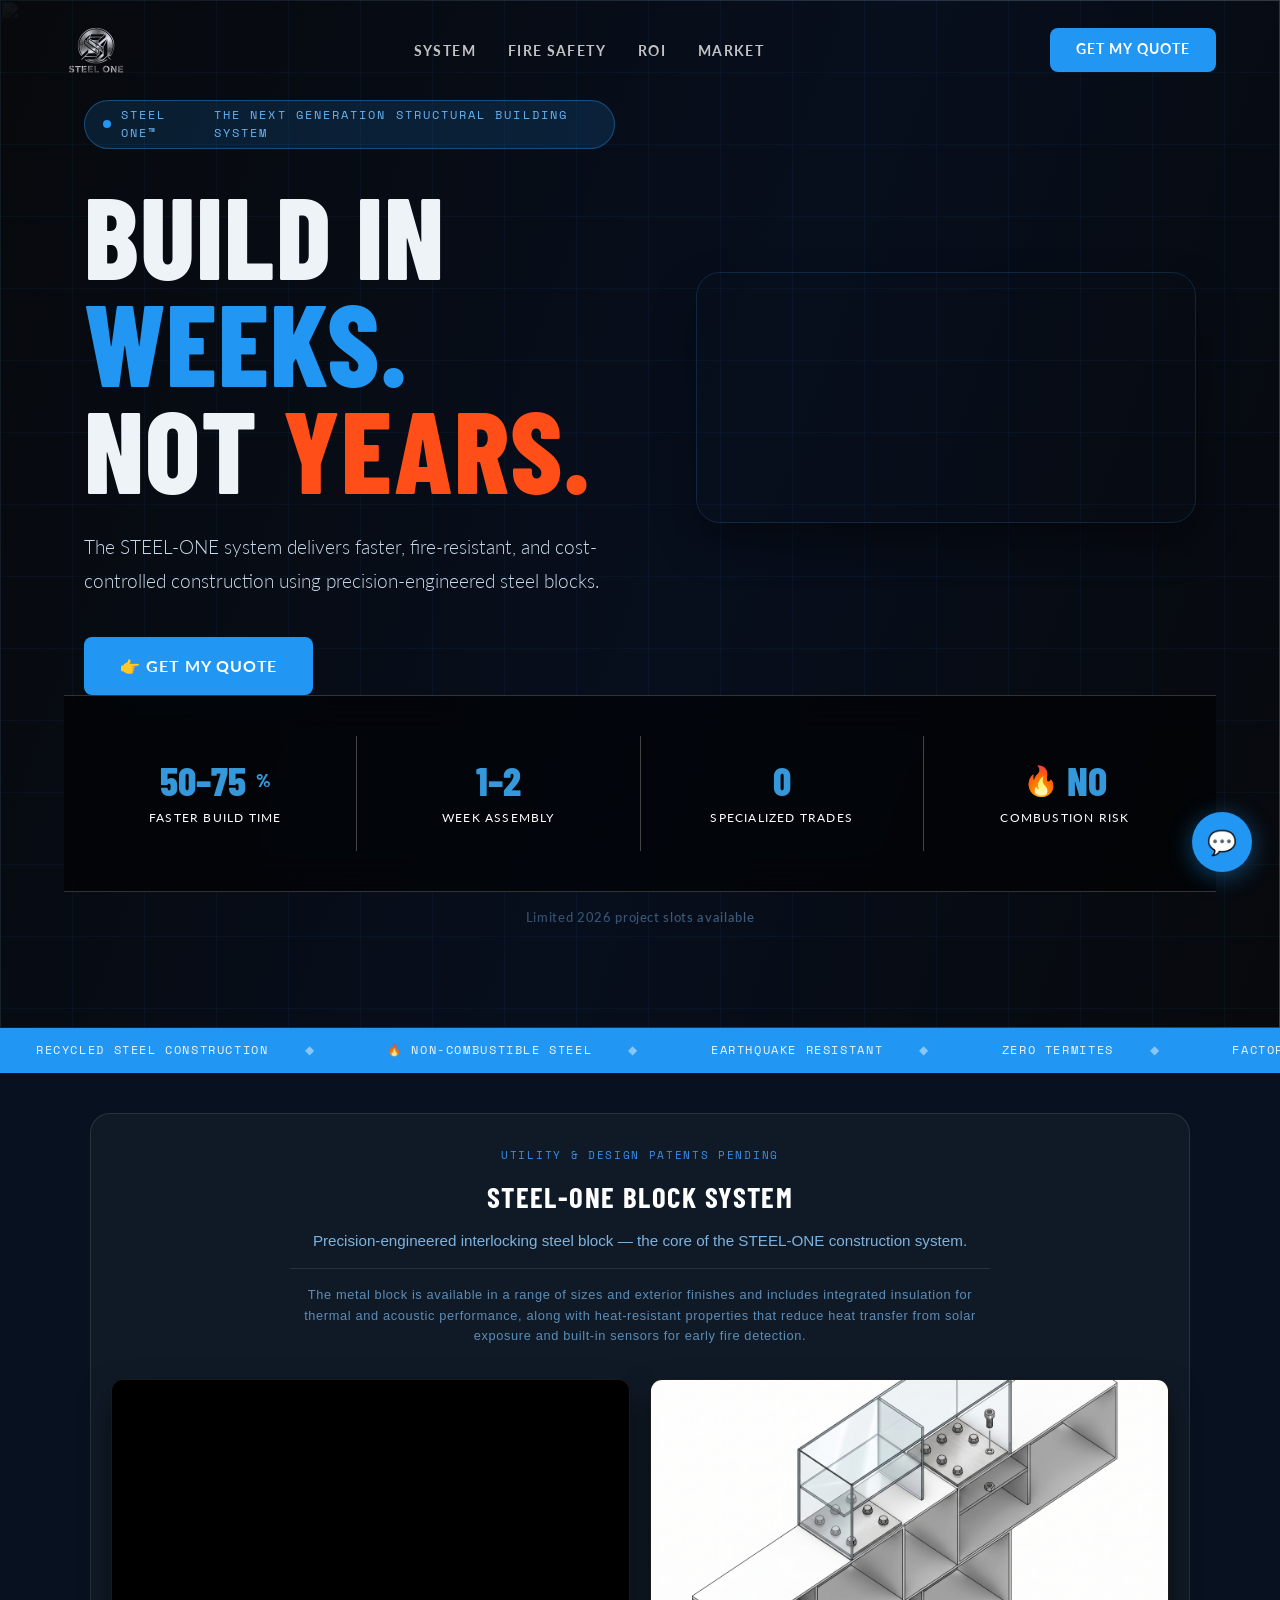
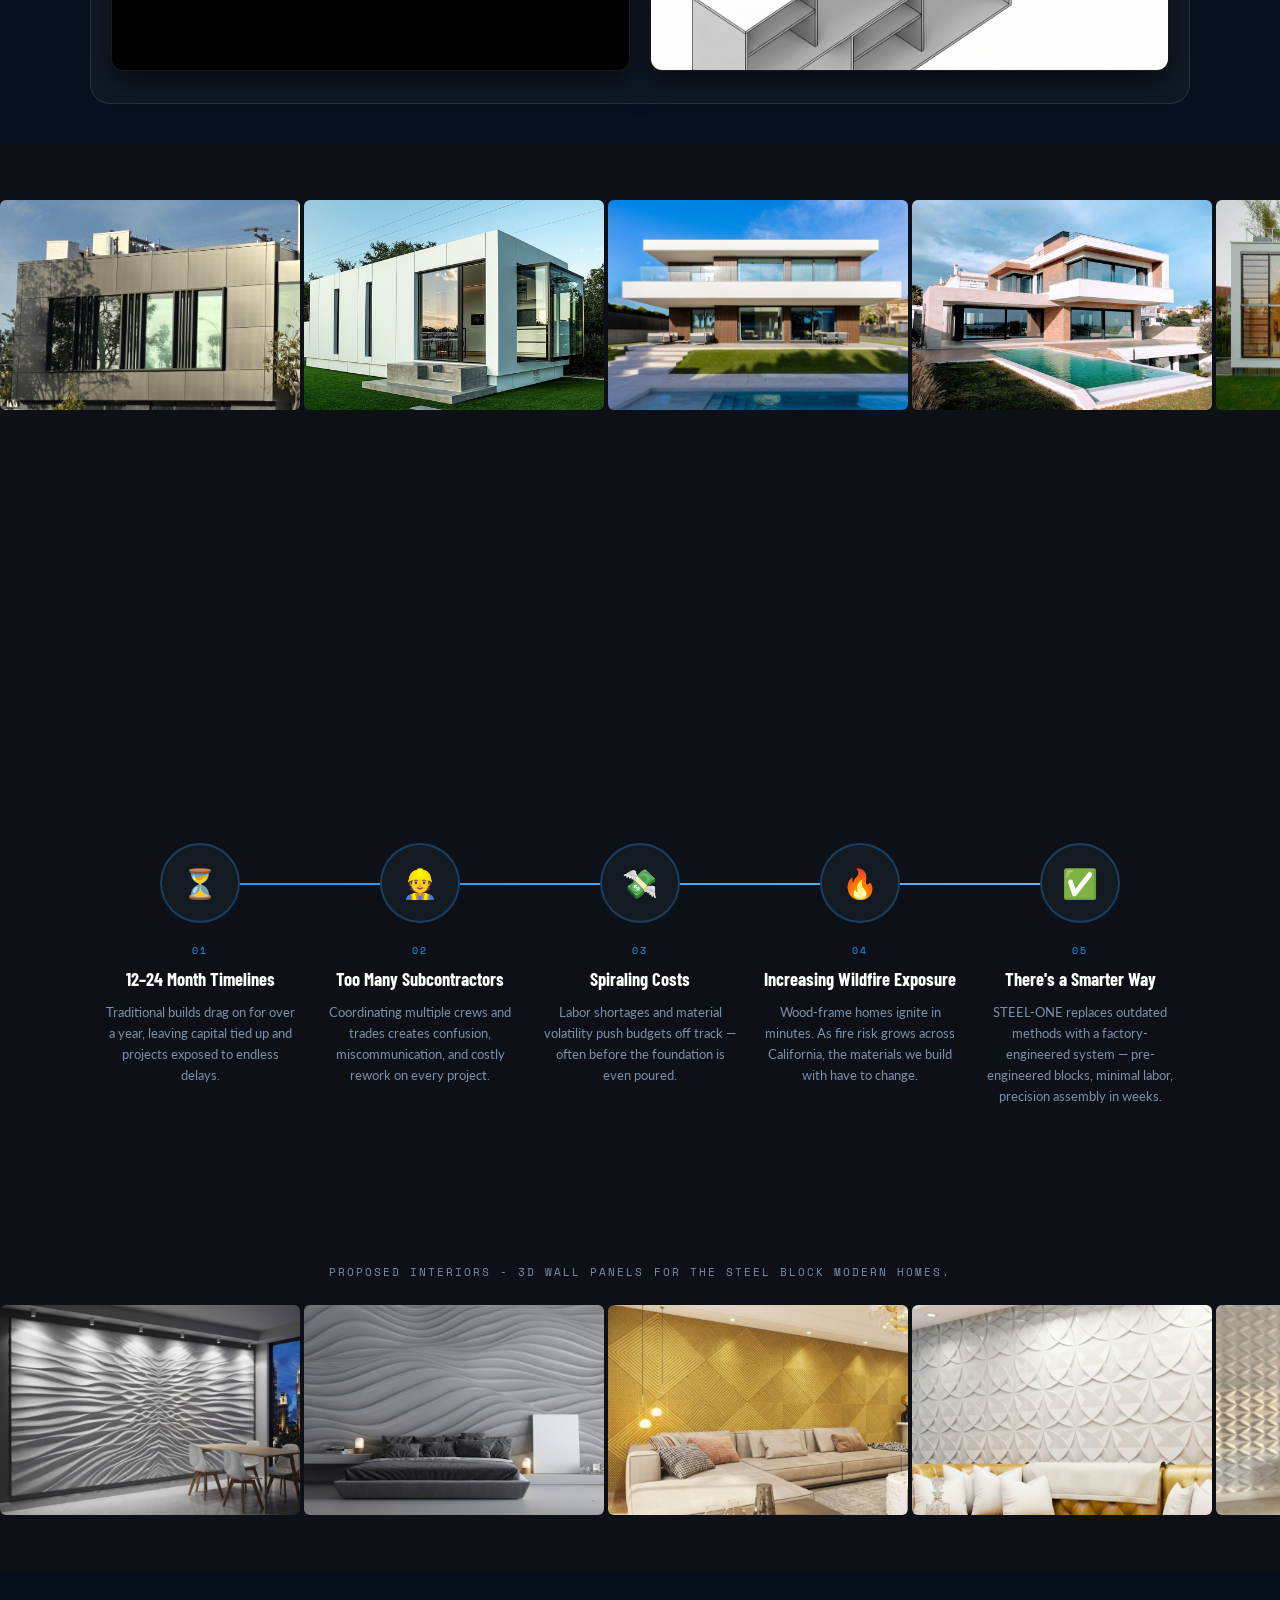
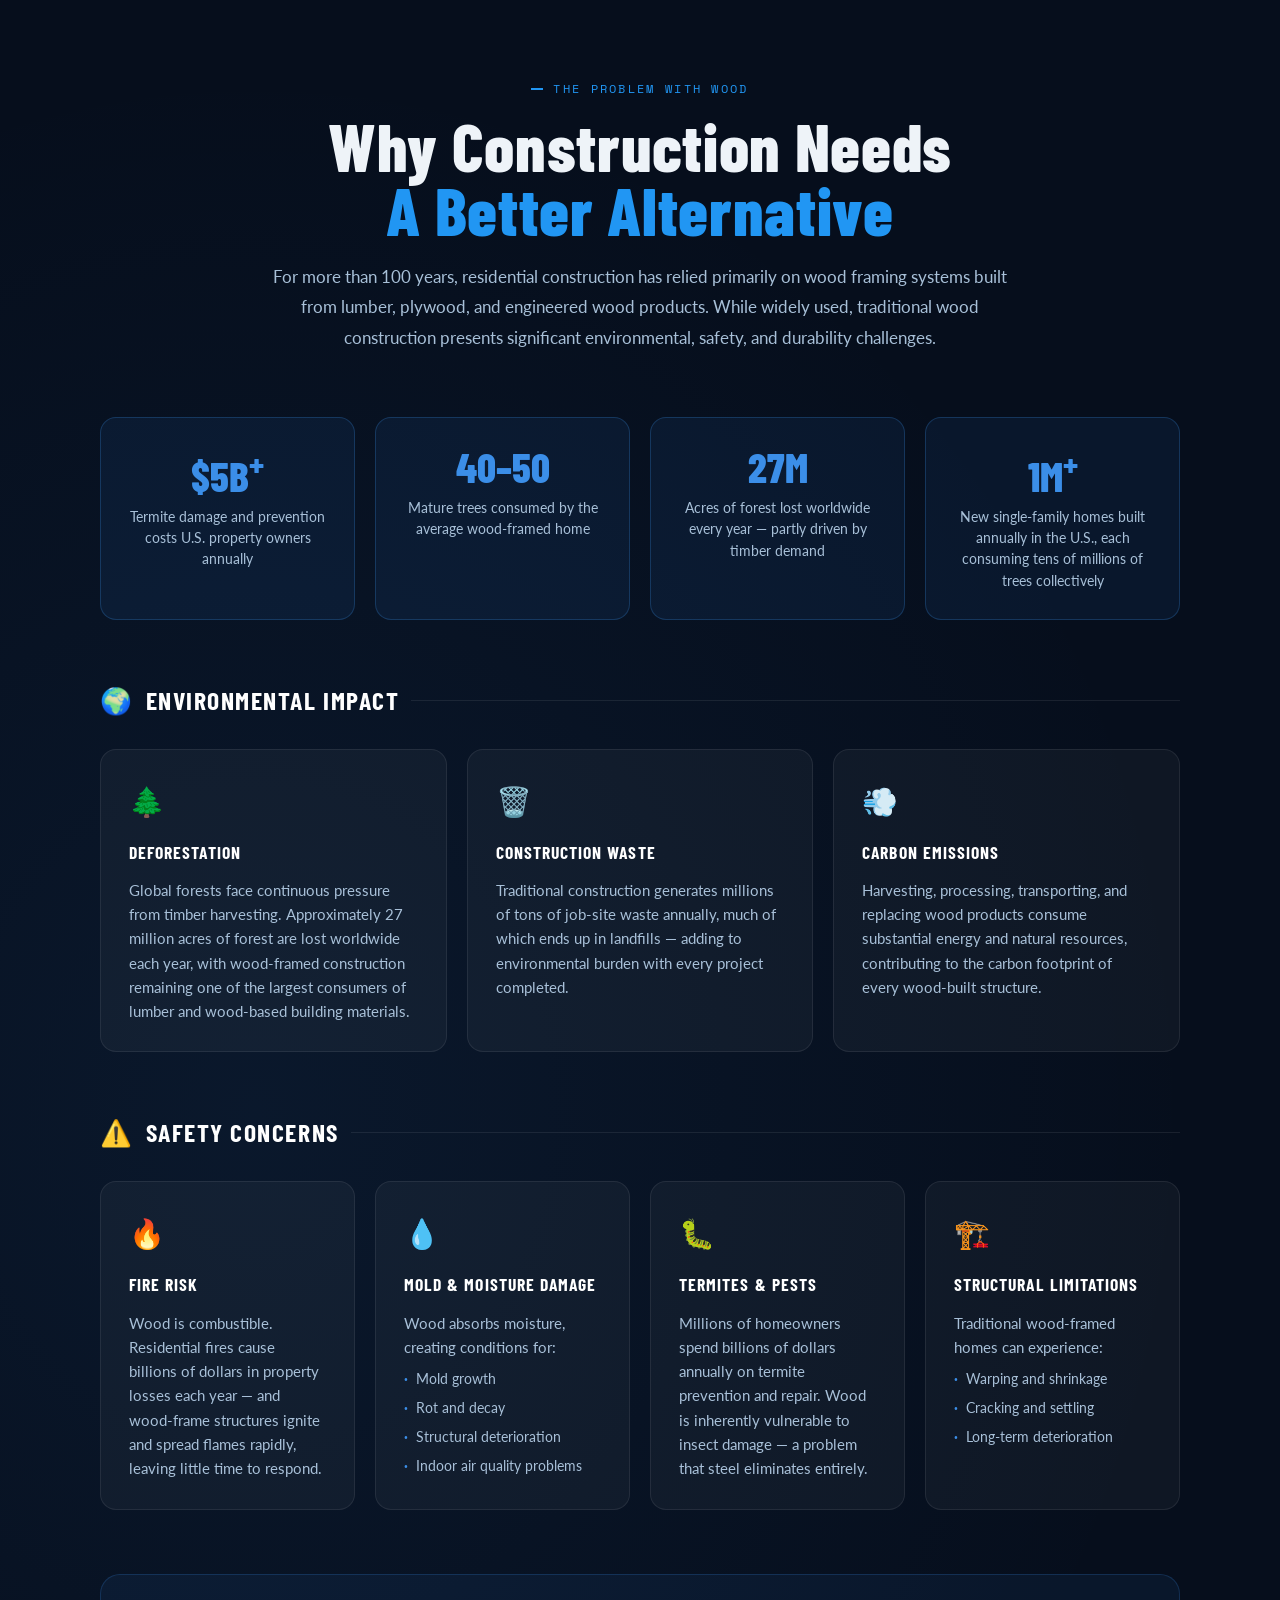
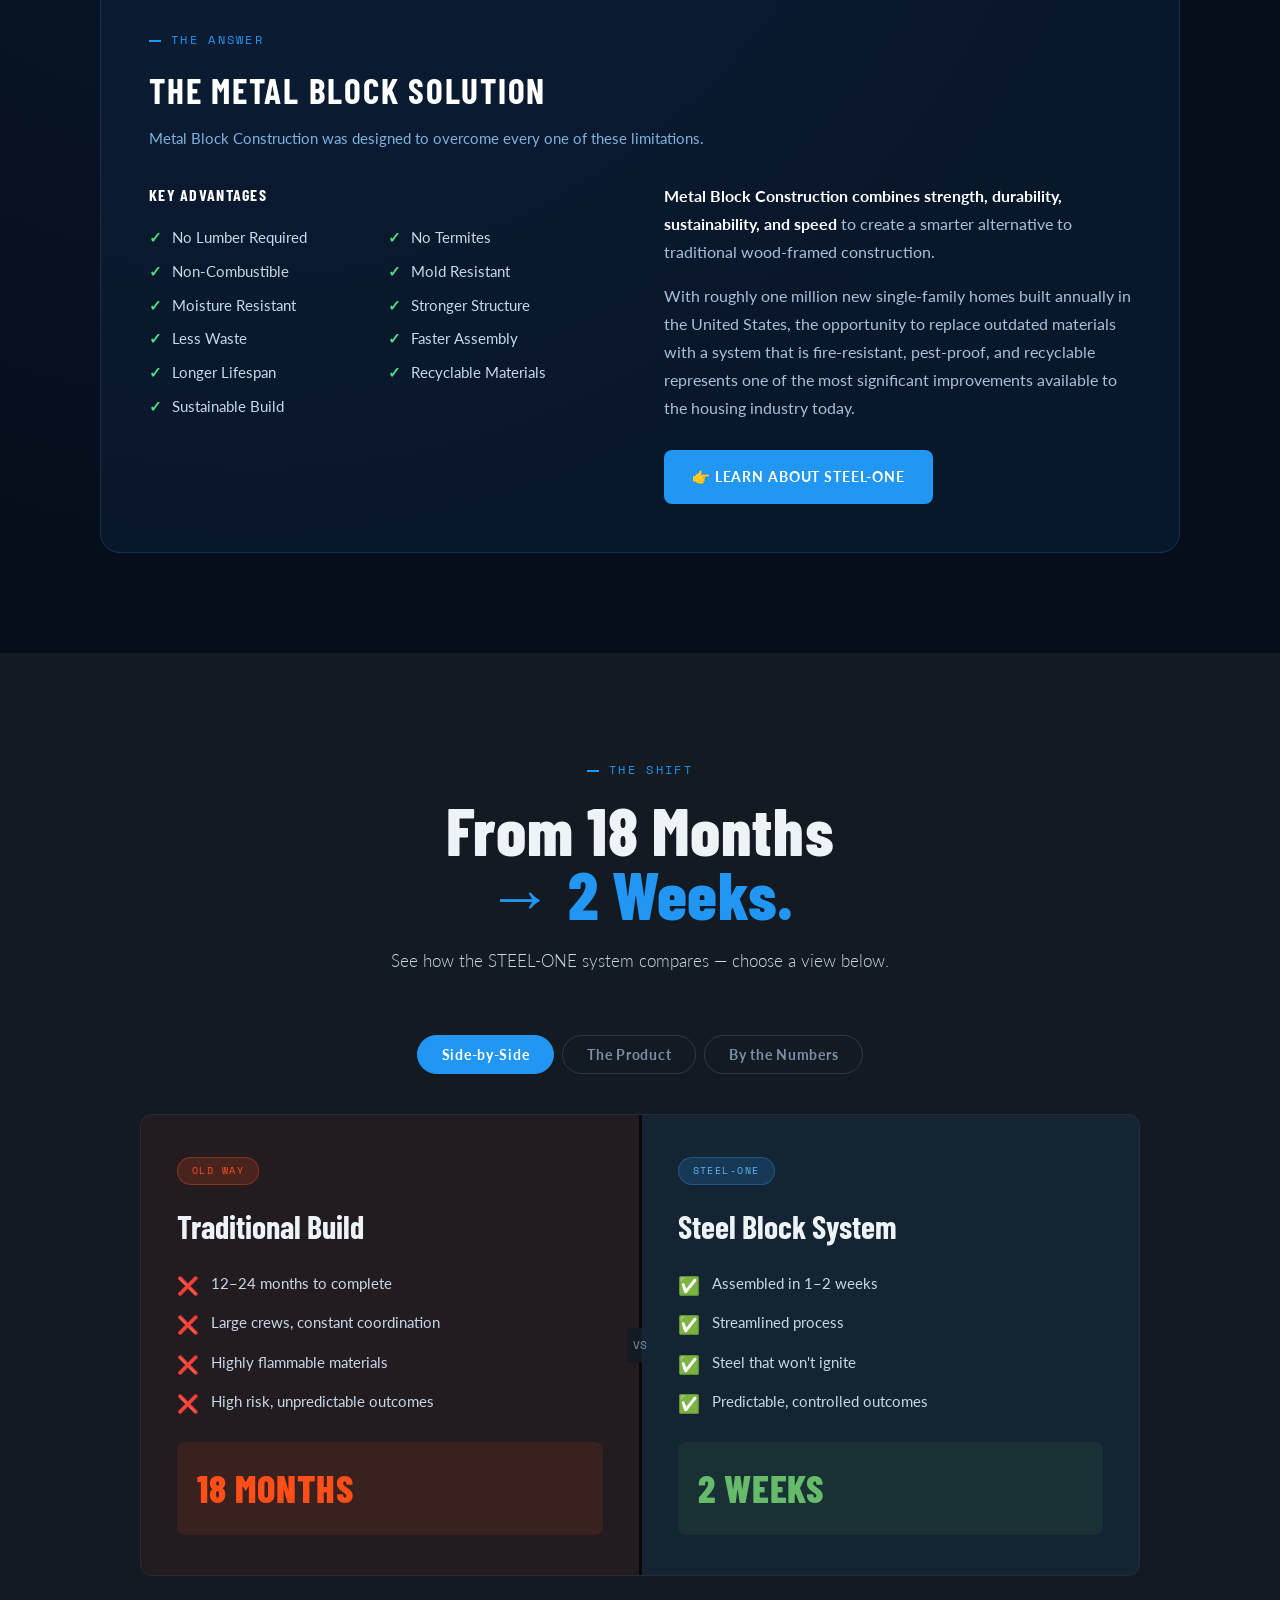
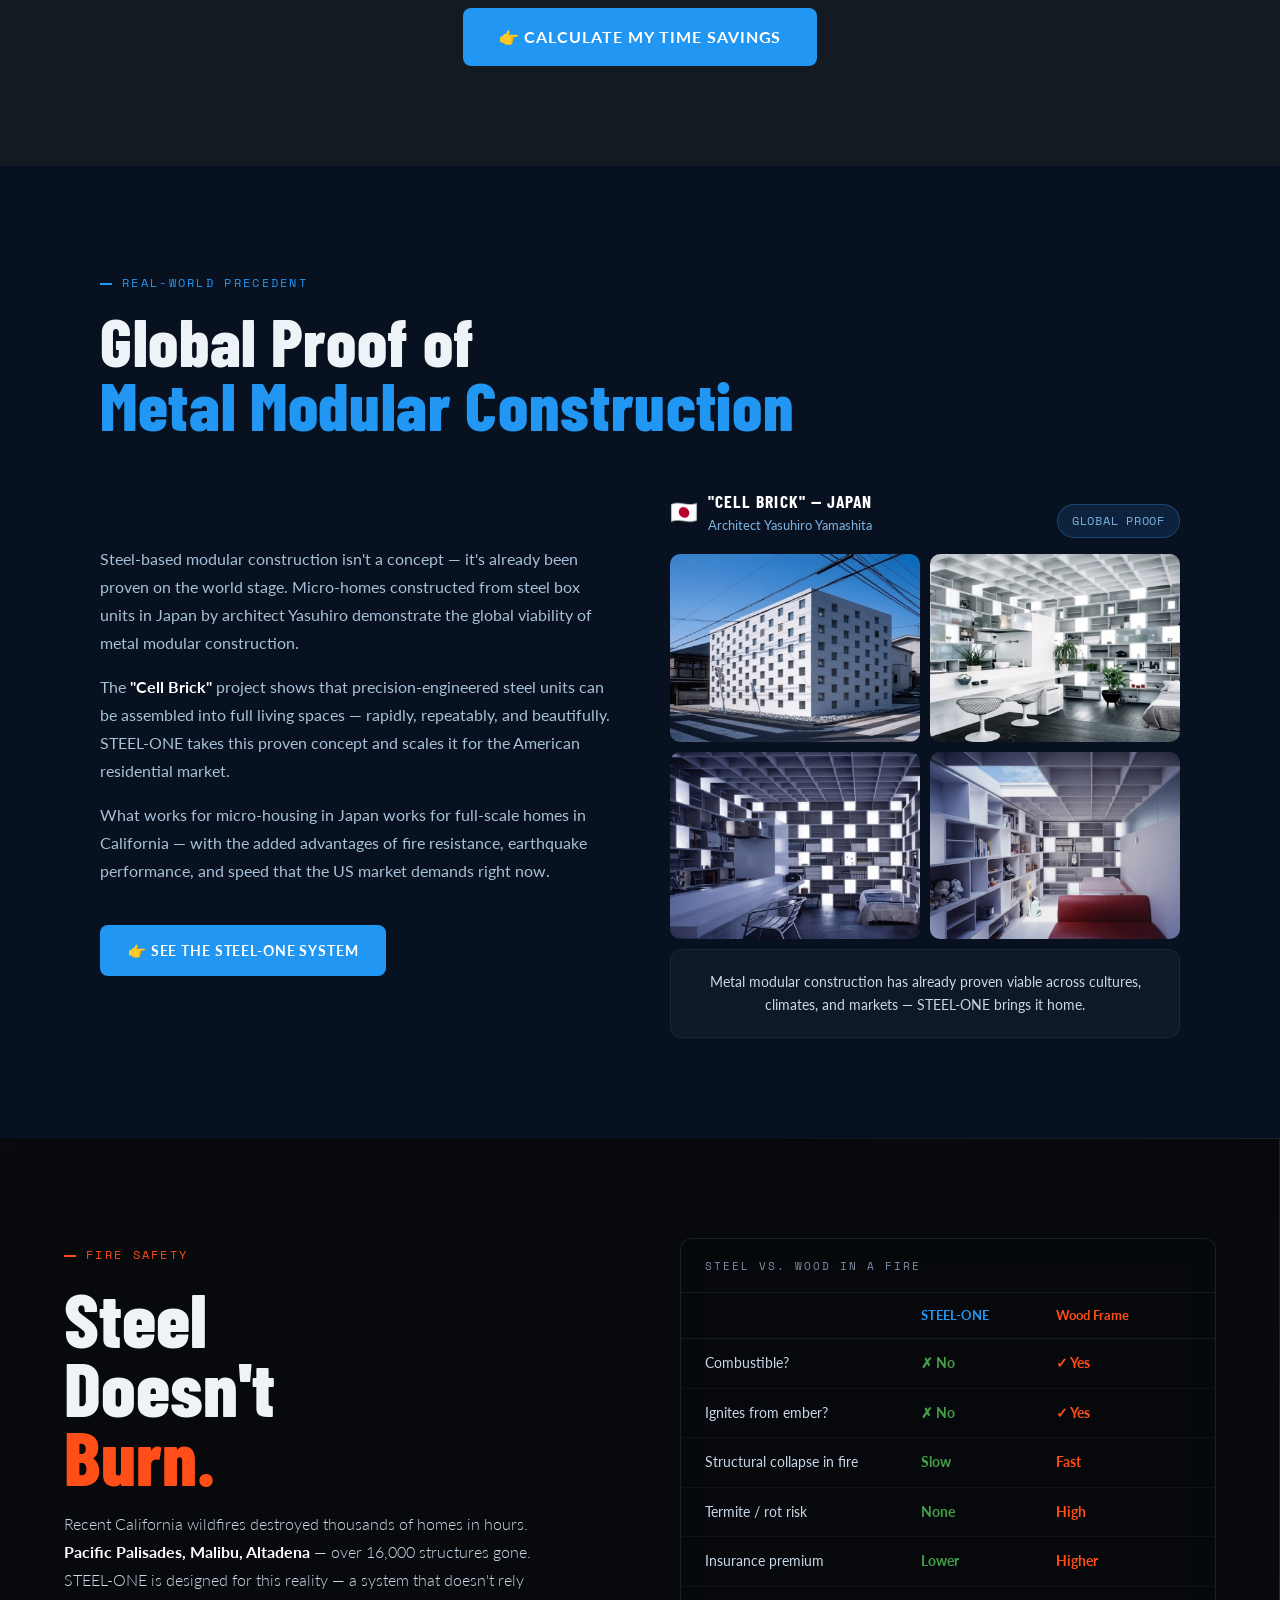
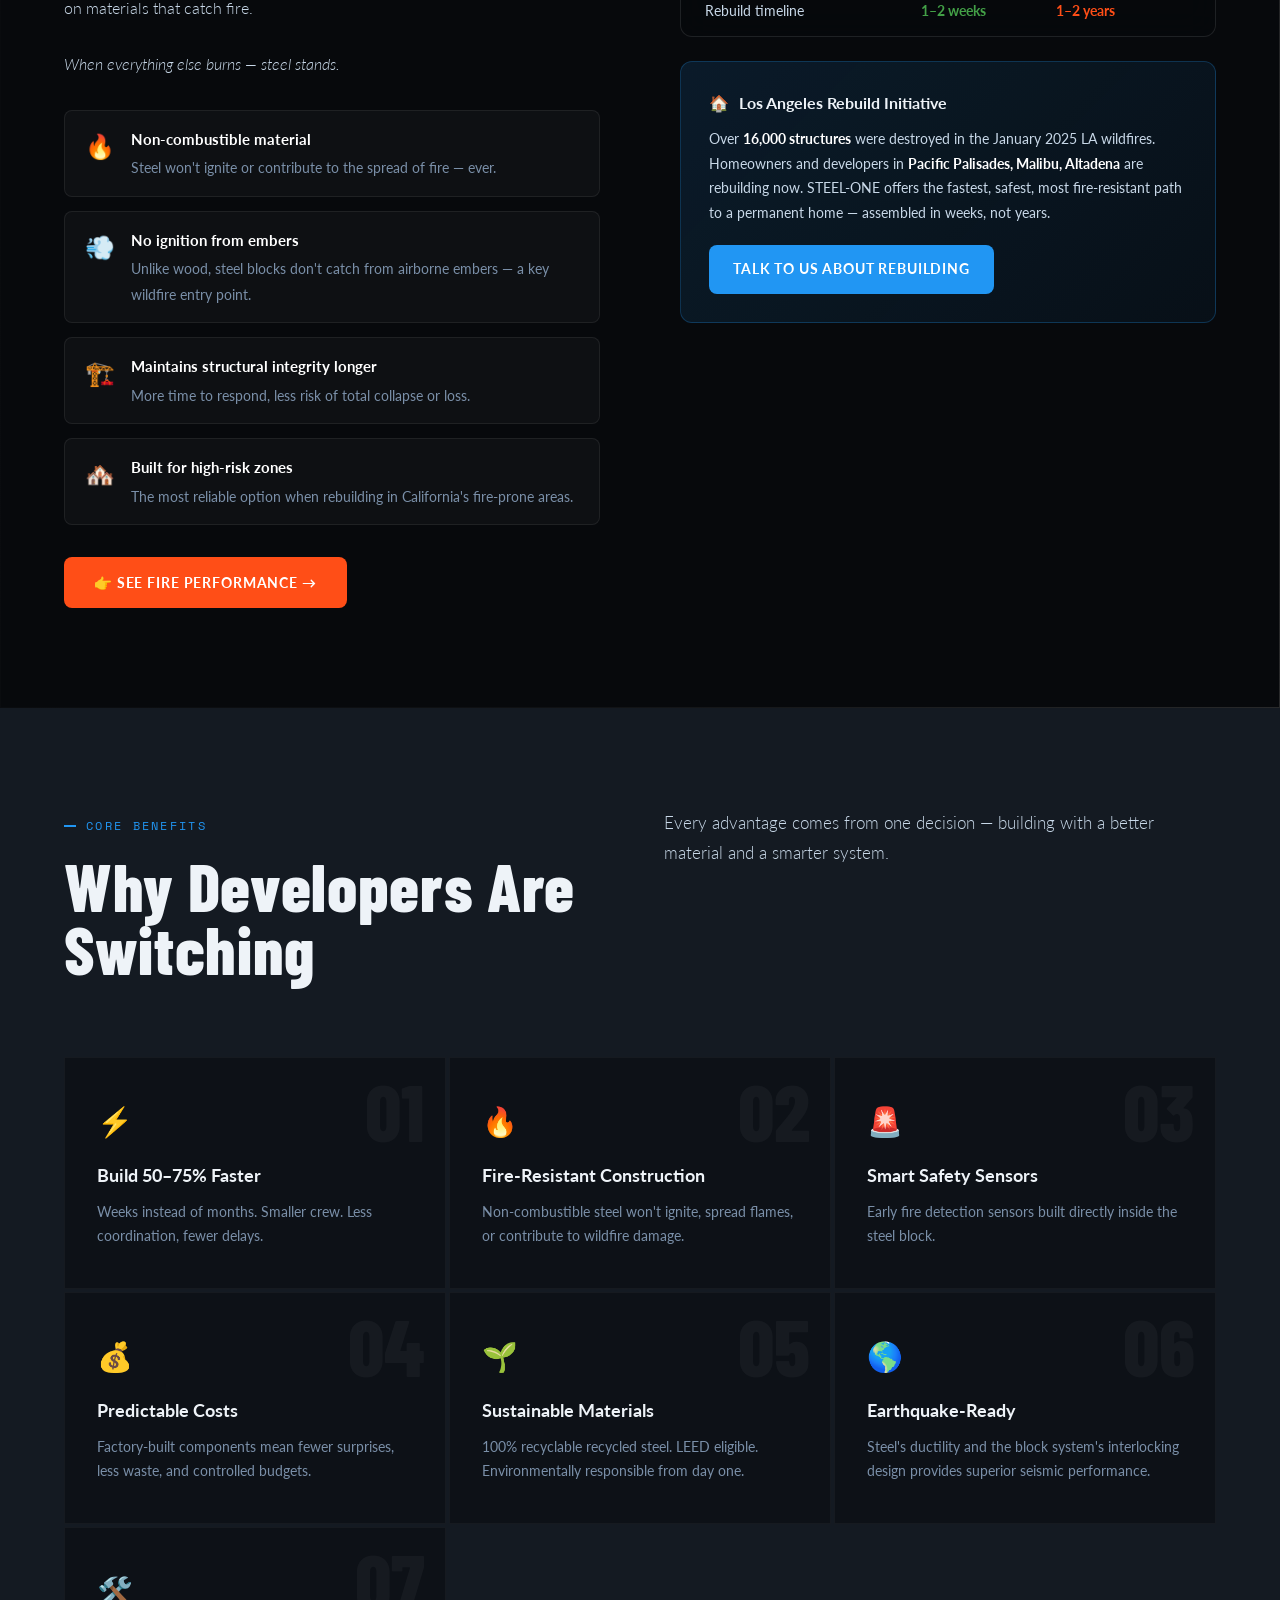
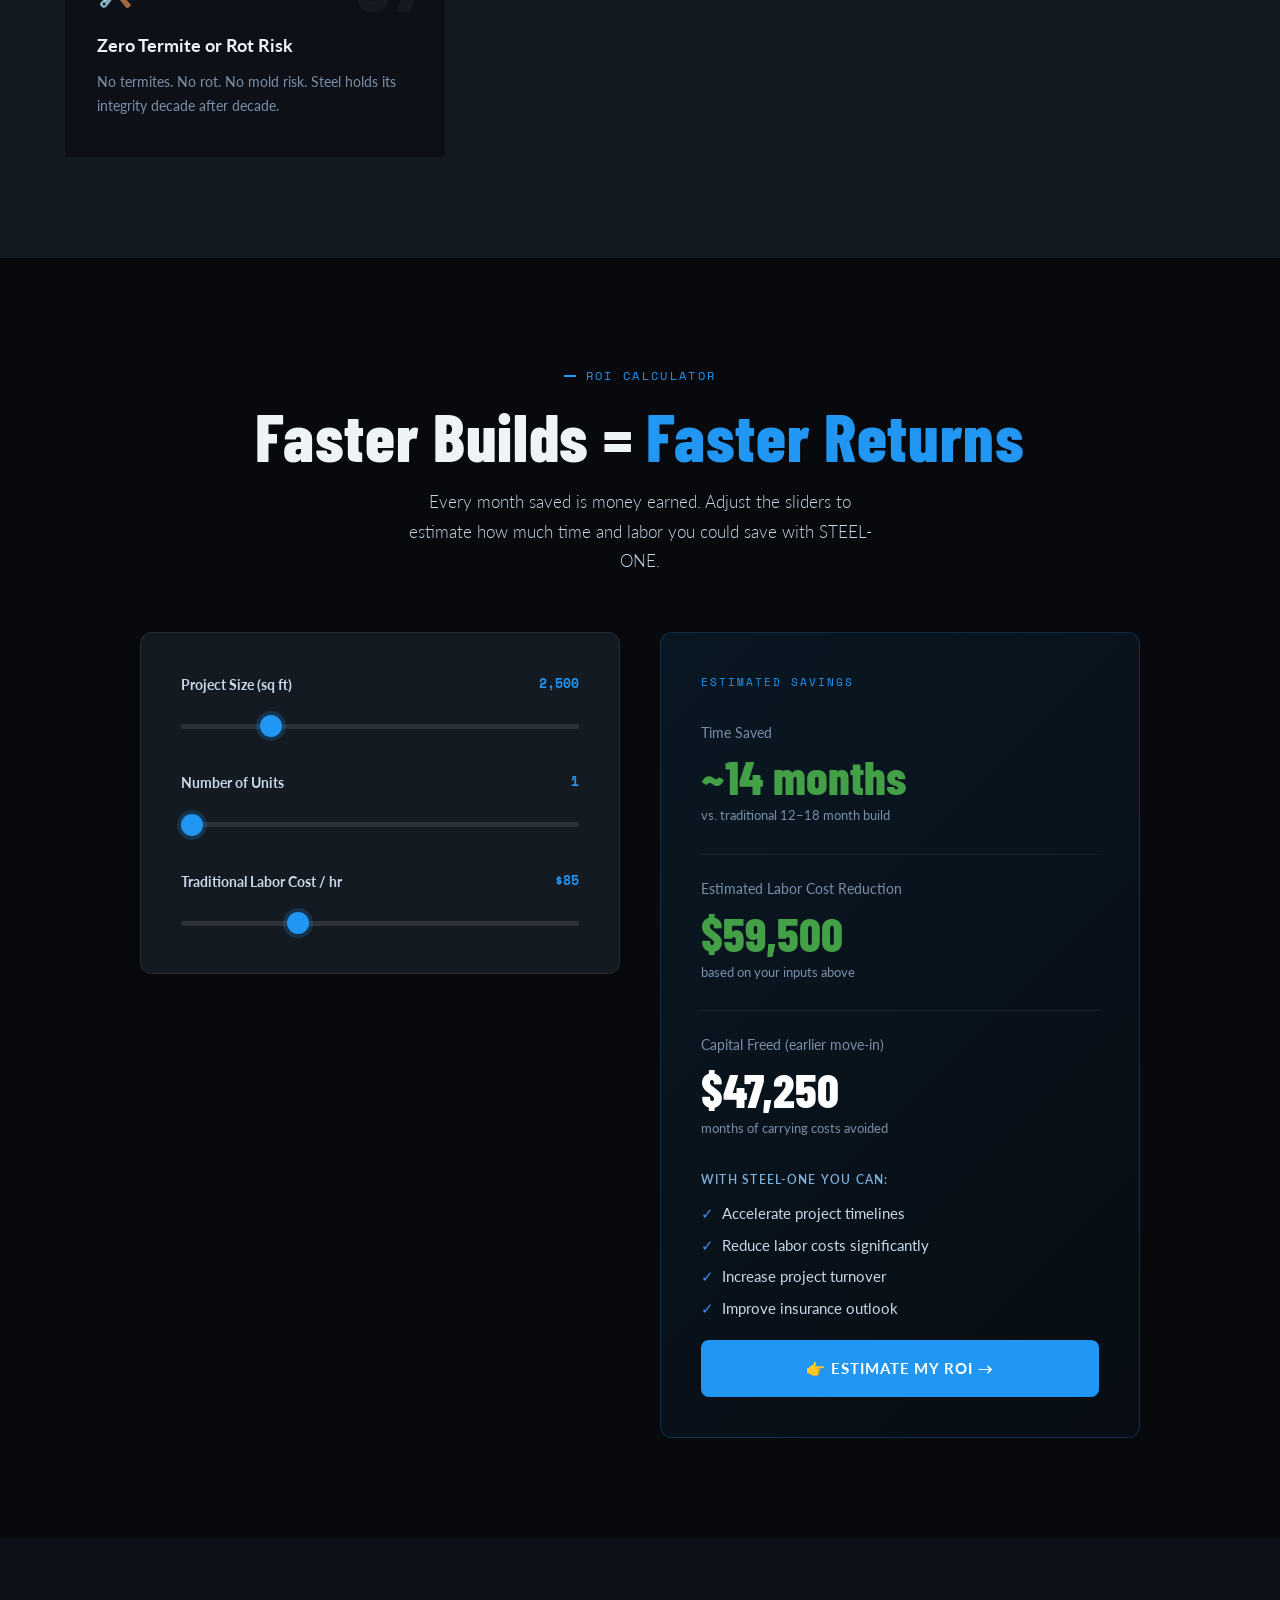
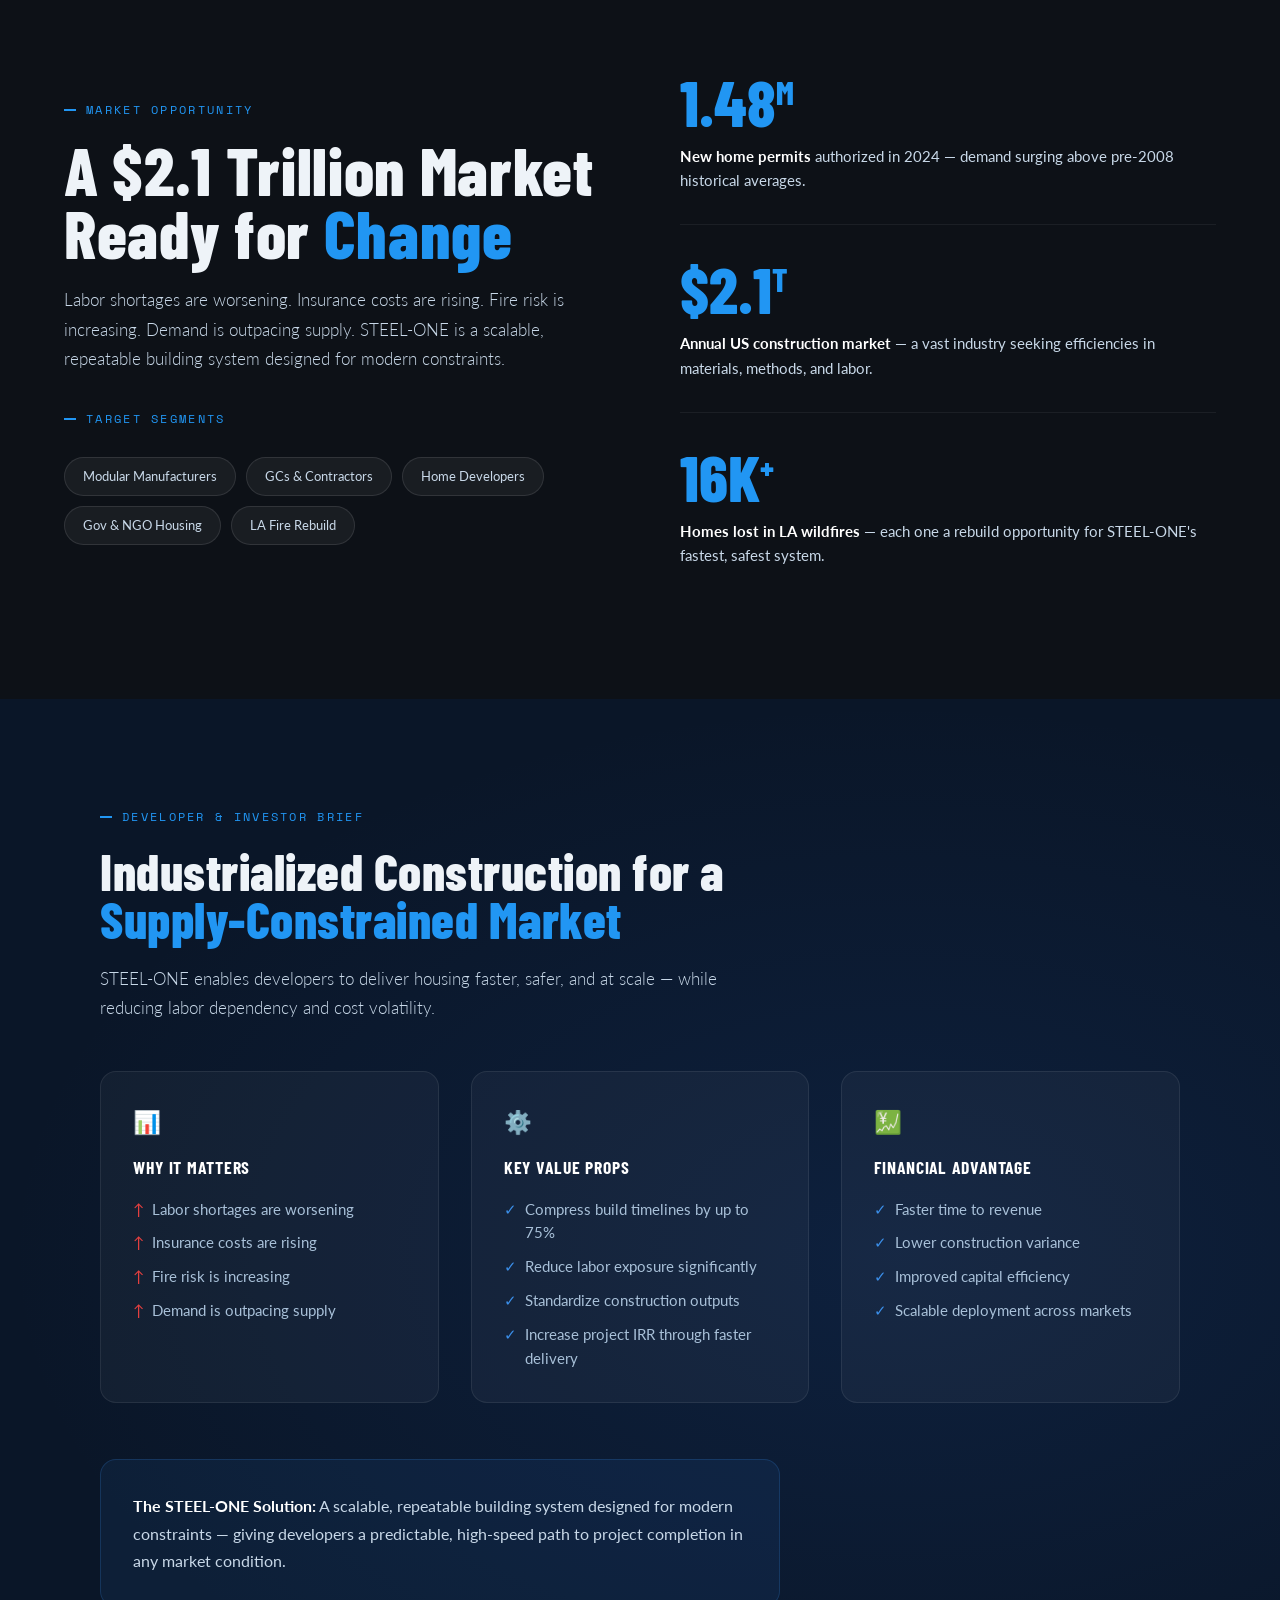
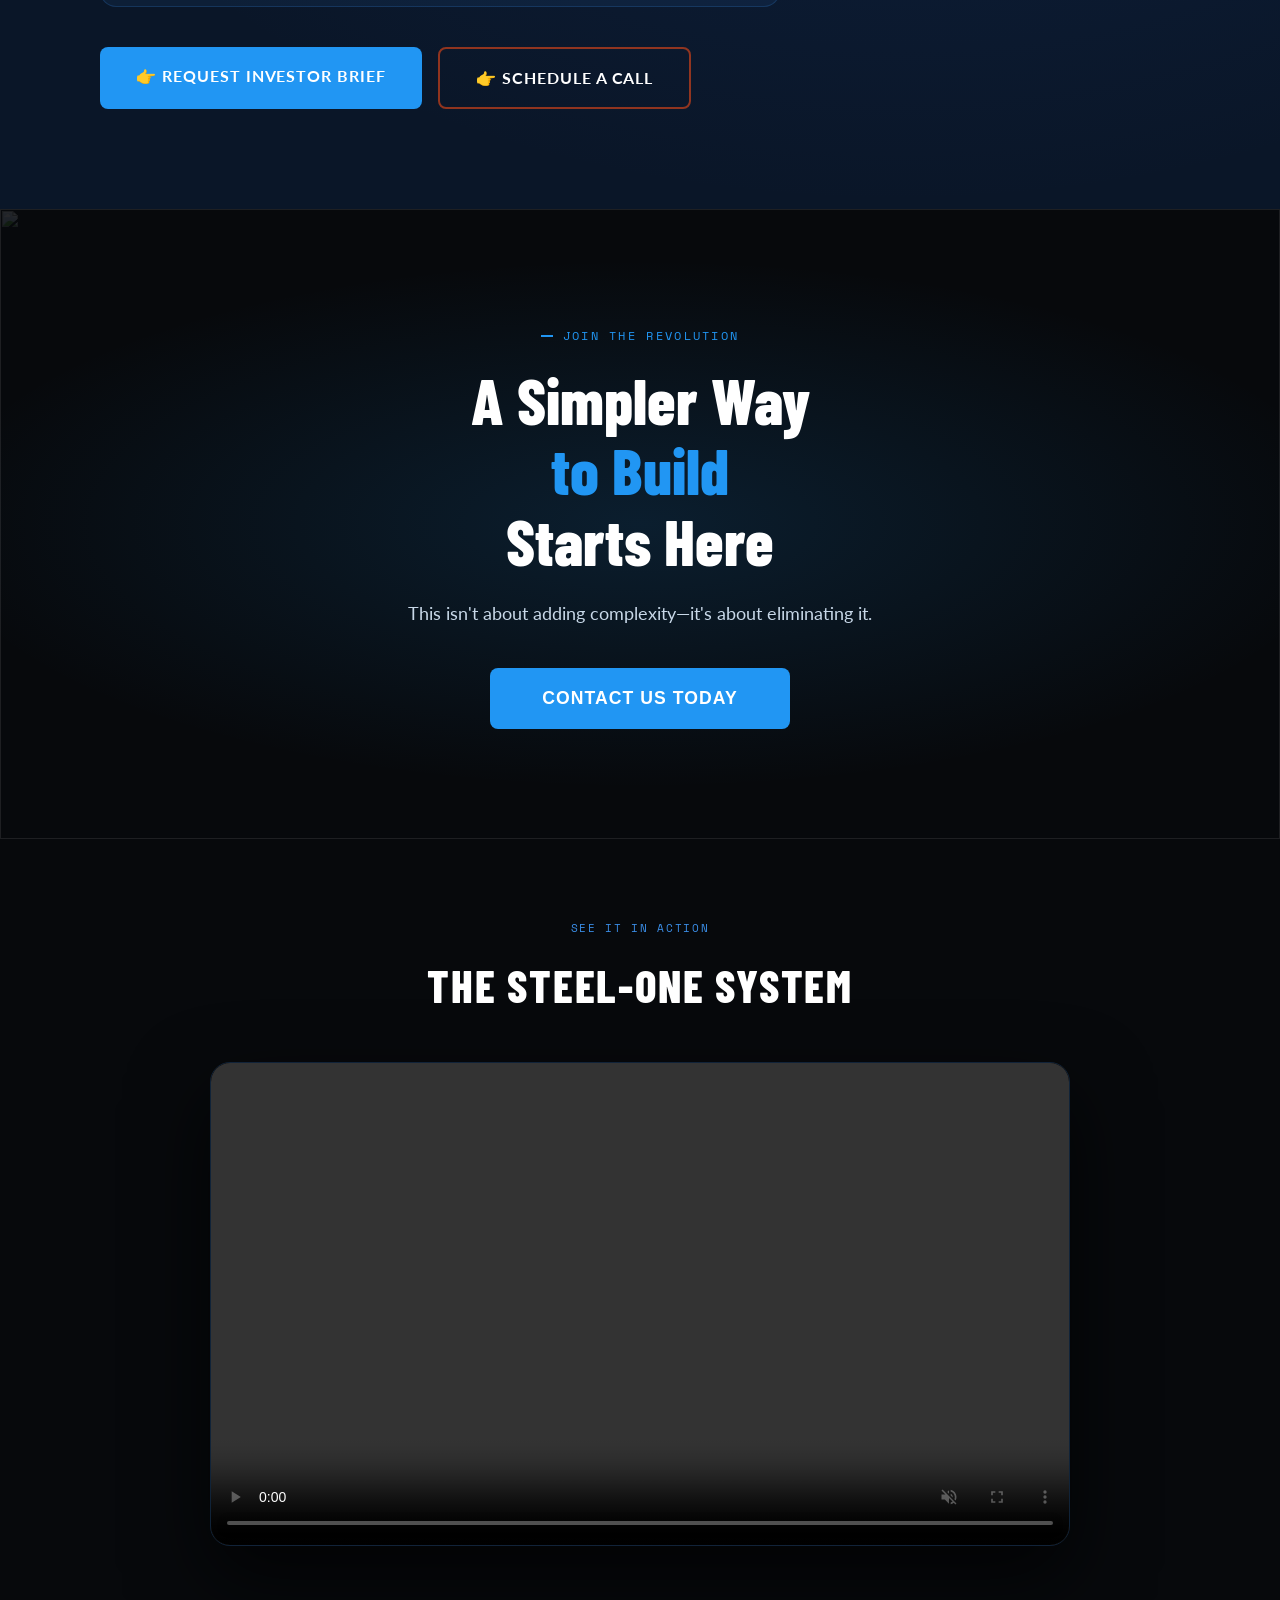
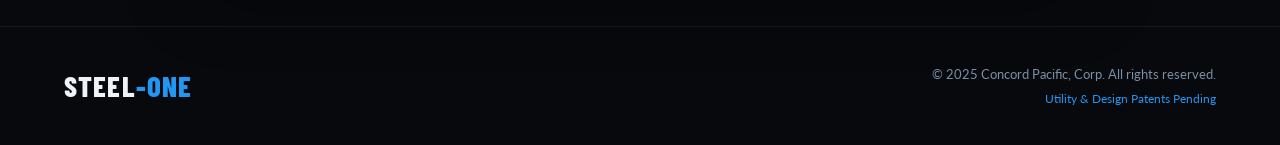
==== commit 978592de: "asd" ====
--- a/index.html
+++ b/index.html
@@ -2477,8 +2477,11 @@
       <div style="width:100%;aspect-ratio:16/9;border-radius:20px;overflow:hidden;box-shadow:0 32px 80px rgba(0,0,0,0.7);border:1px solid rgba(59,142,232,0.2);">
         <video
           src="video/intro1.mp4"
+          autoplay
+          muted
+          loop
+          playsinline
           controls
-          playsinline
           style="width:100%;height:100%;display:block;object-fit:cover;background:#000;"
           aria-label="STEEL-ONE introduction video">
         </video>
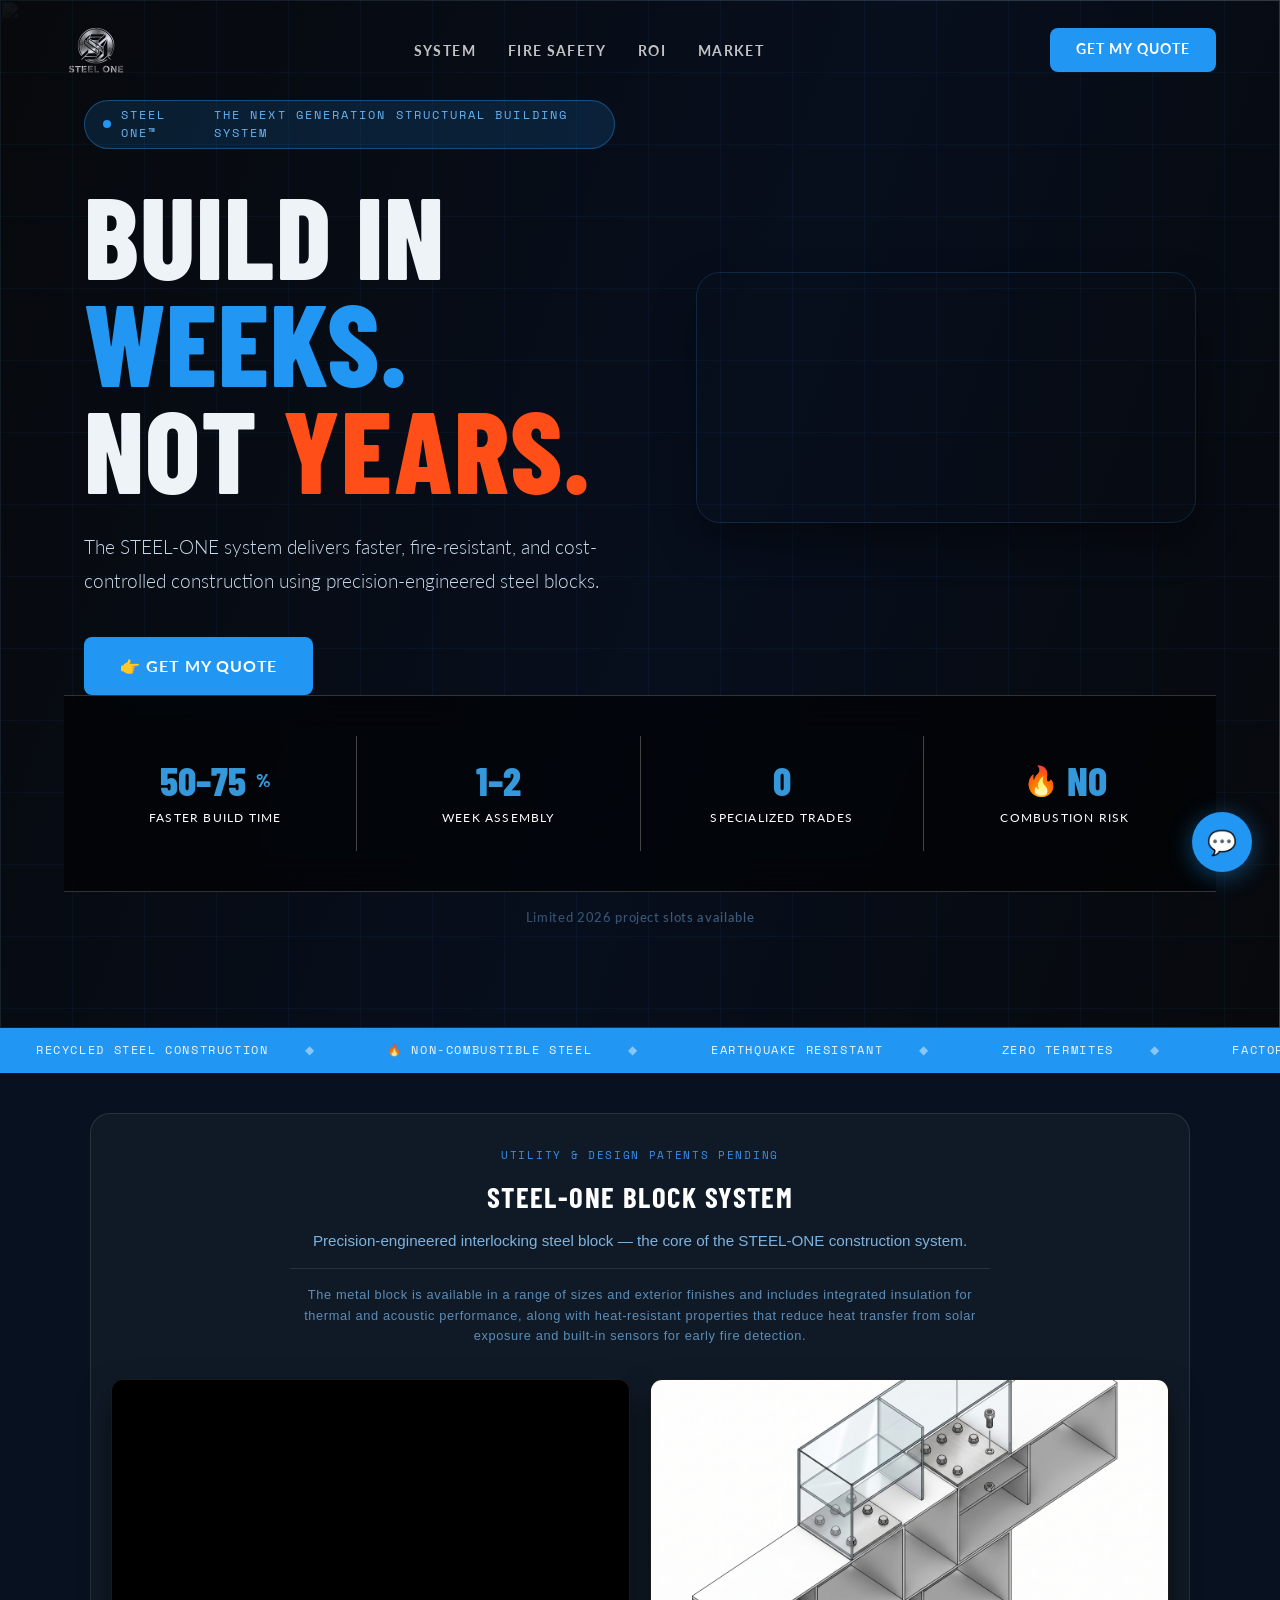
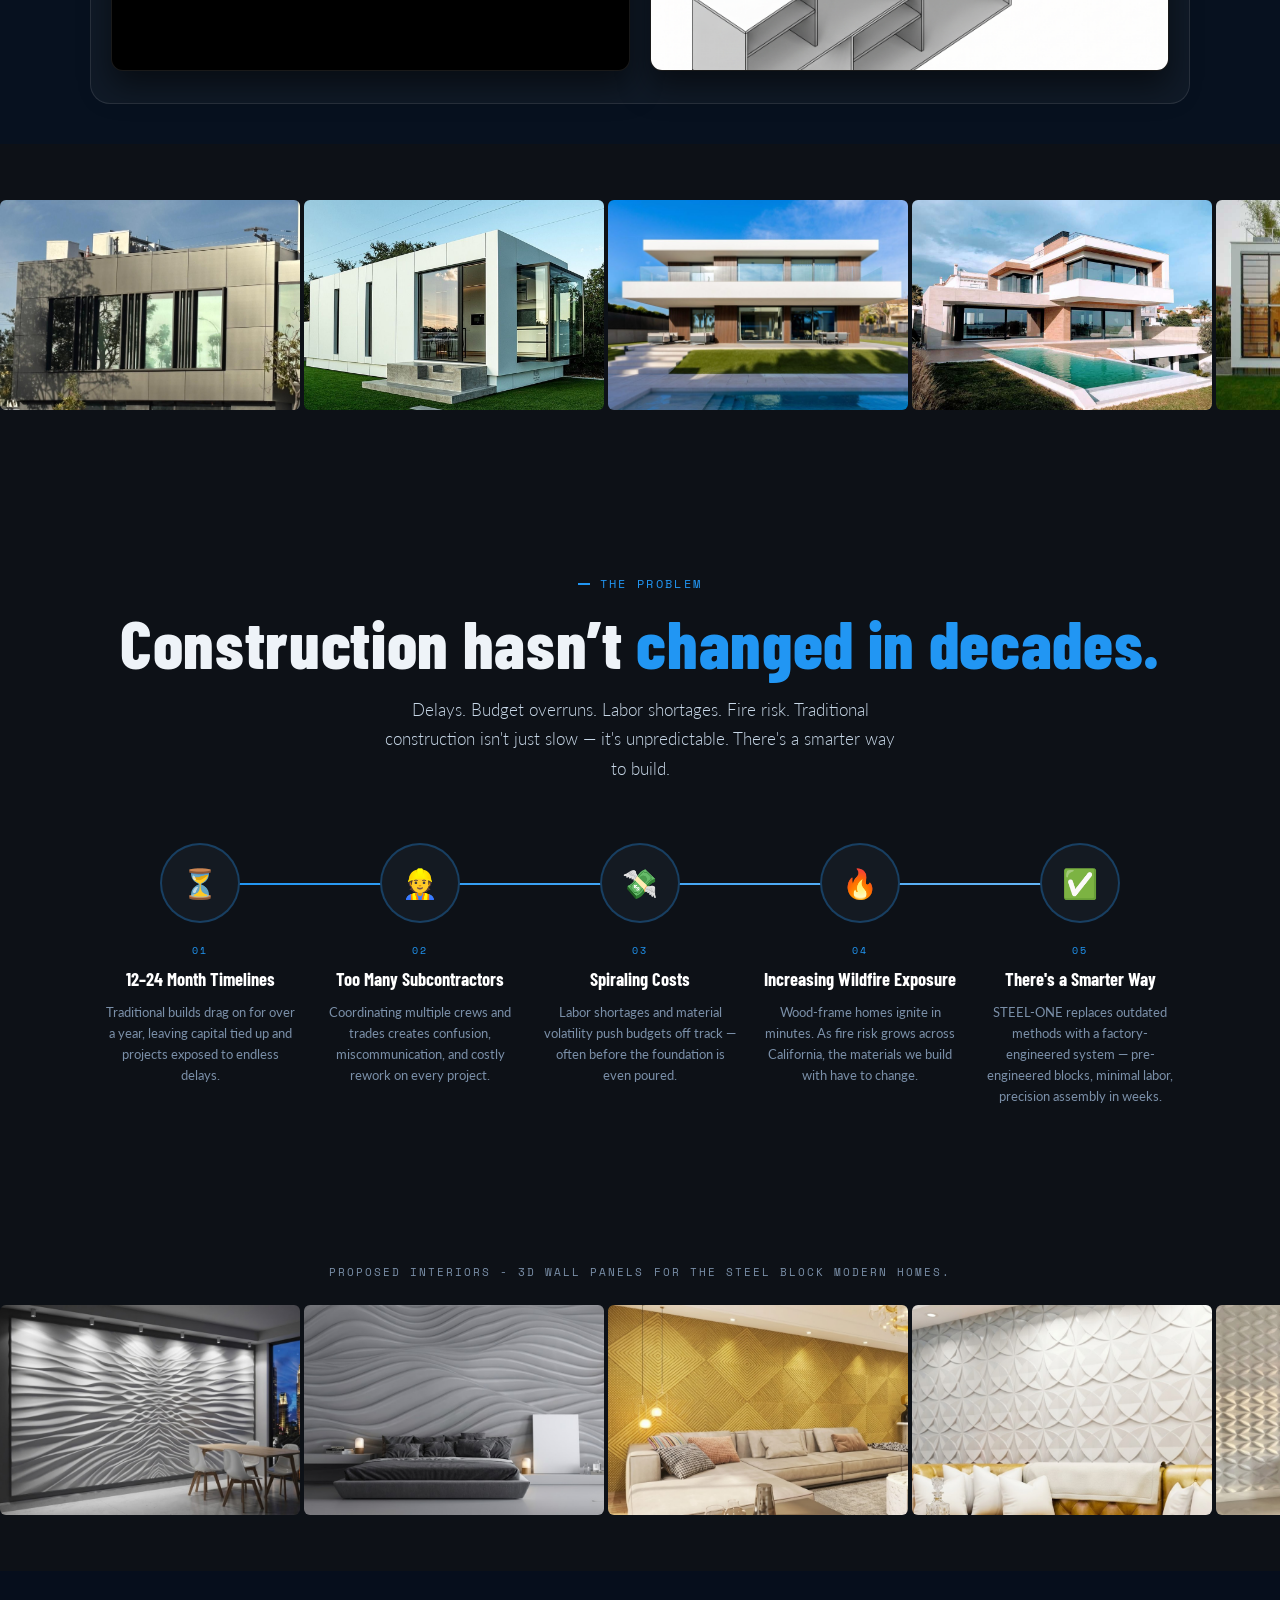
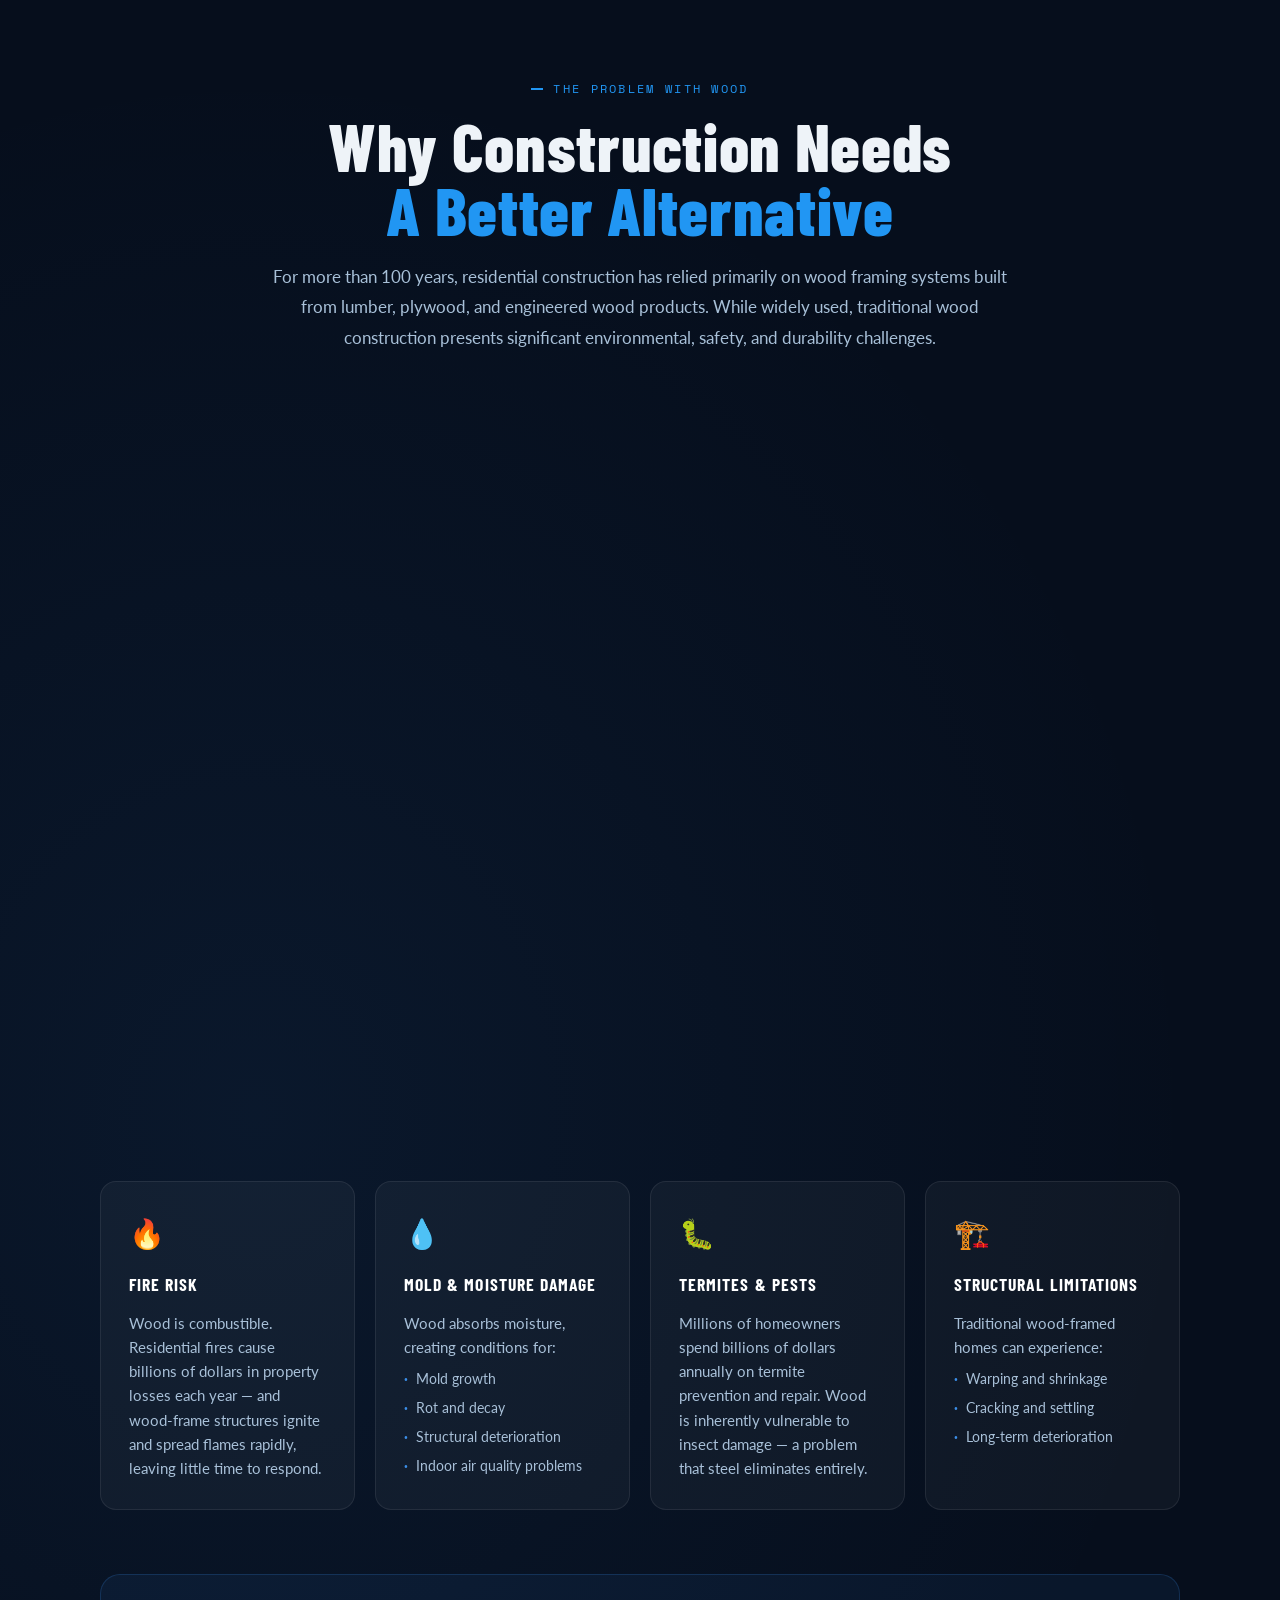
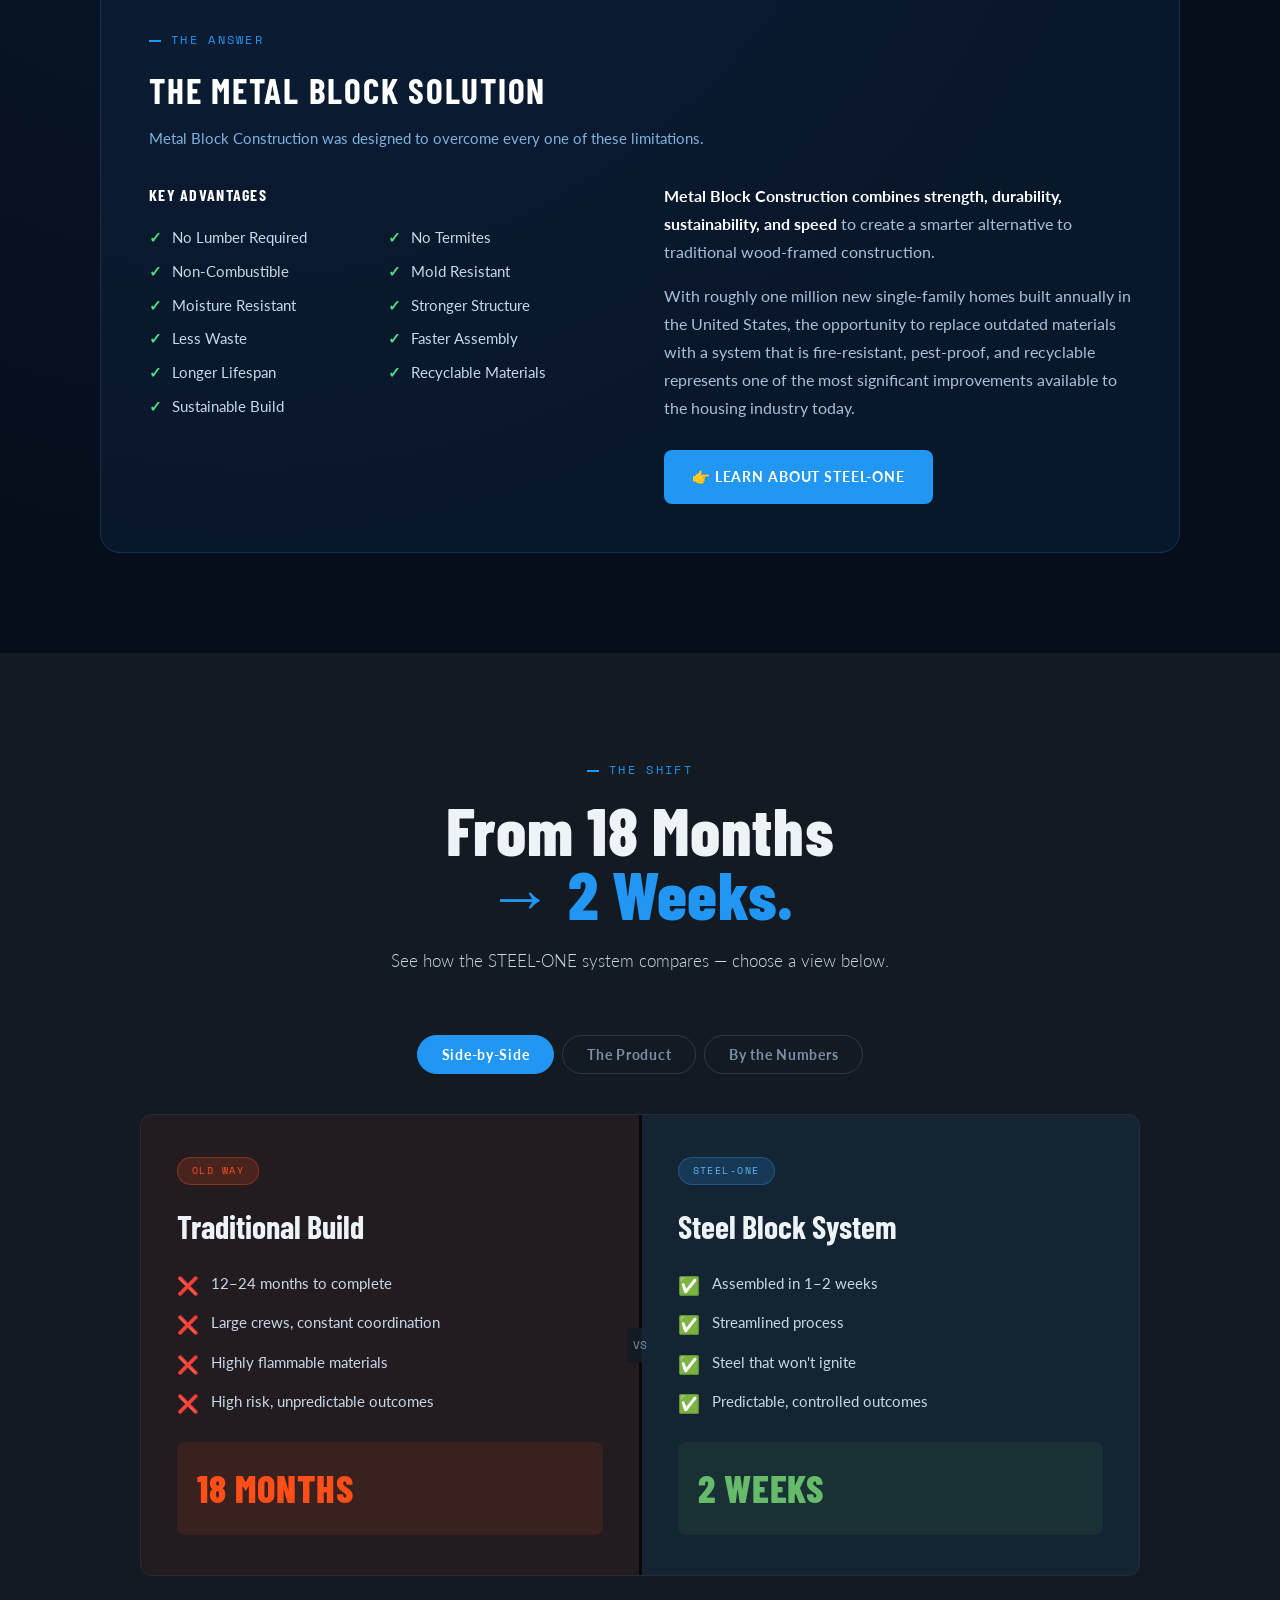
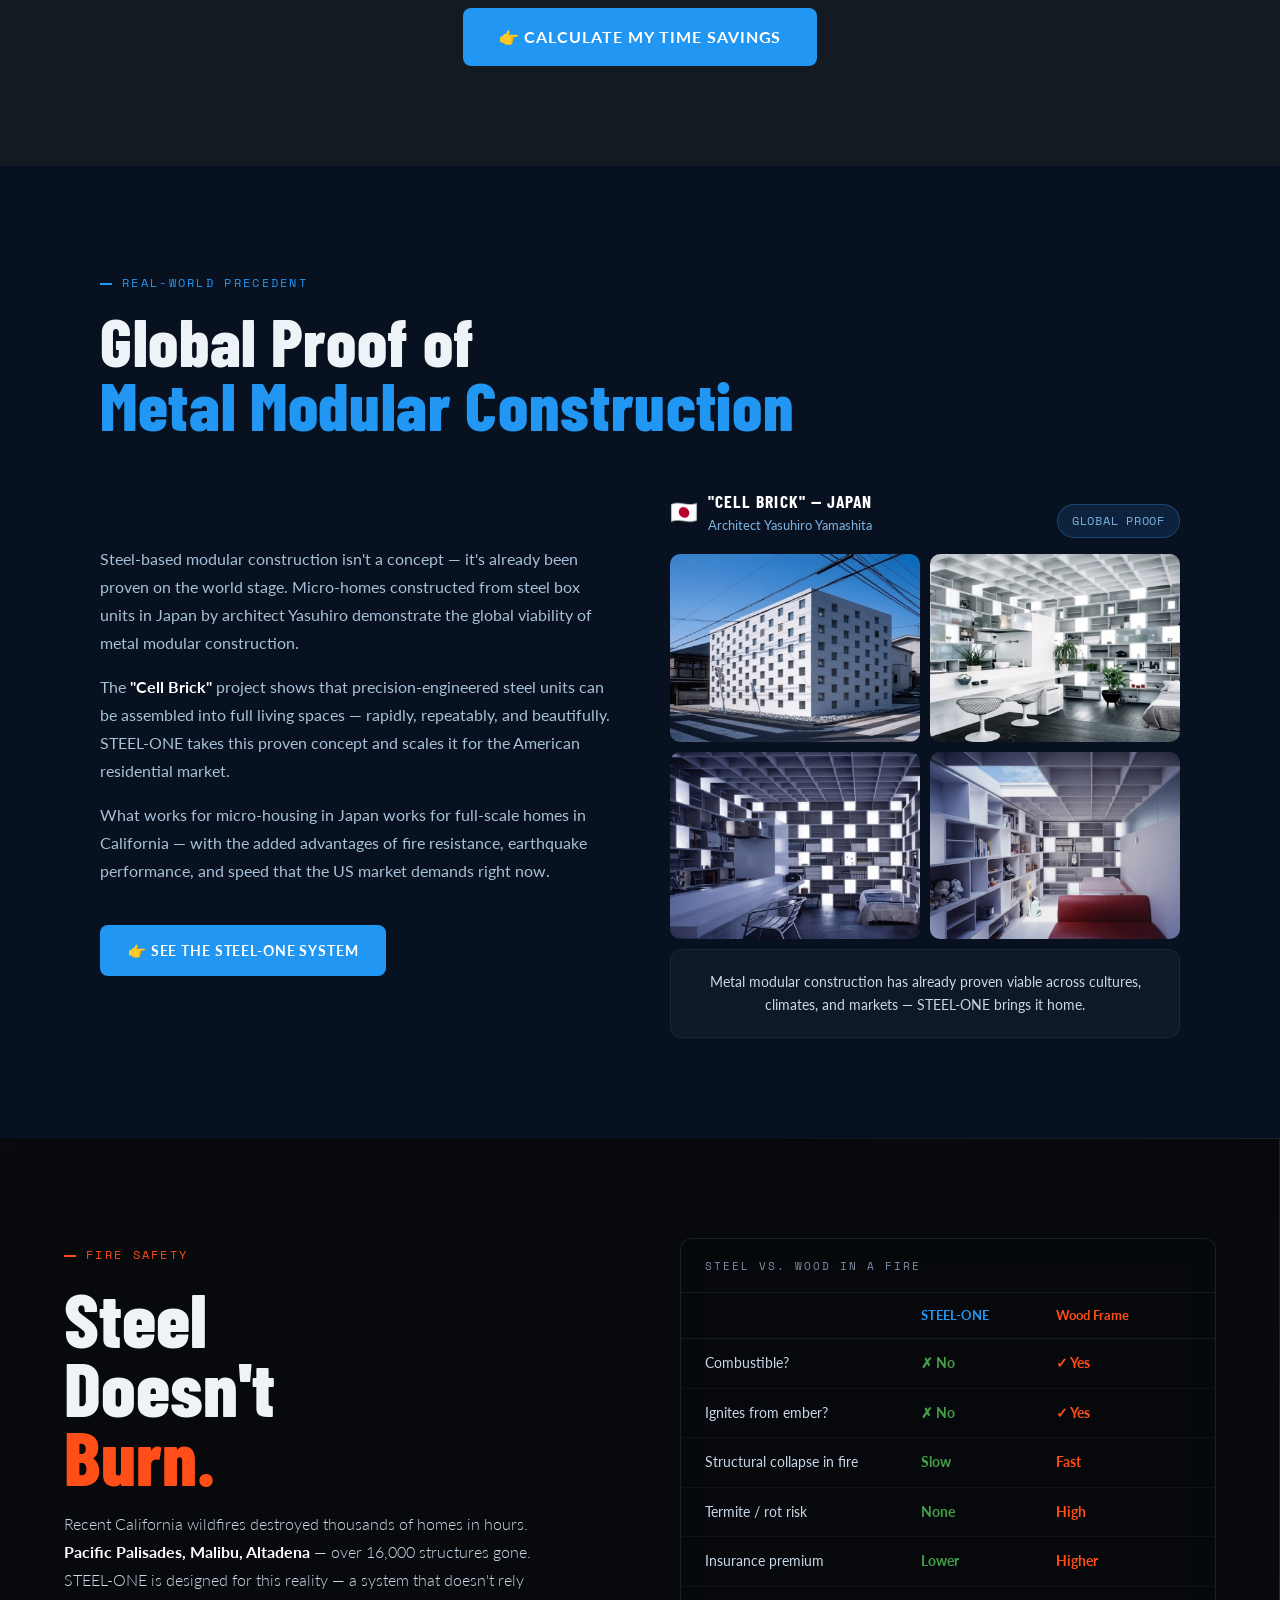
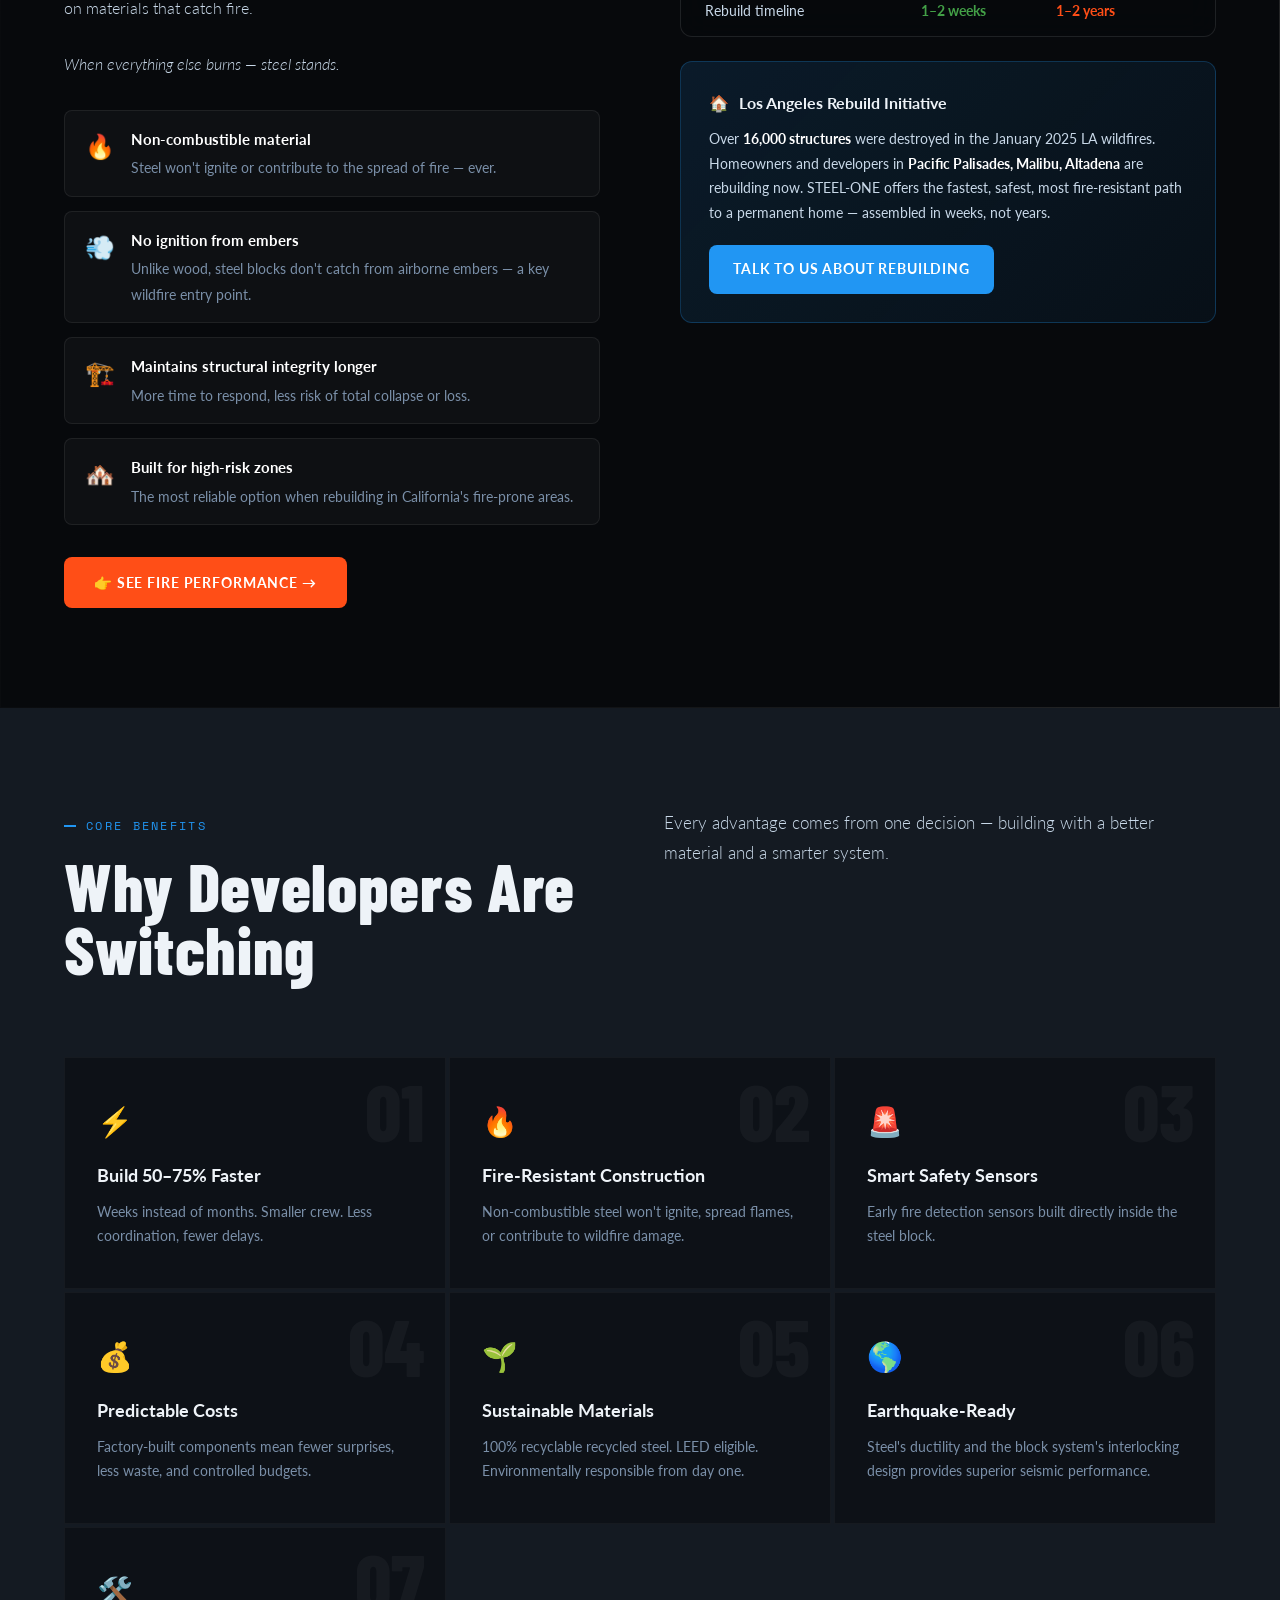
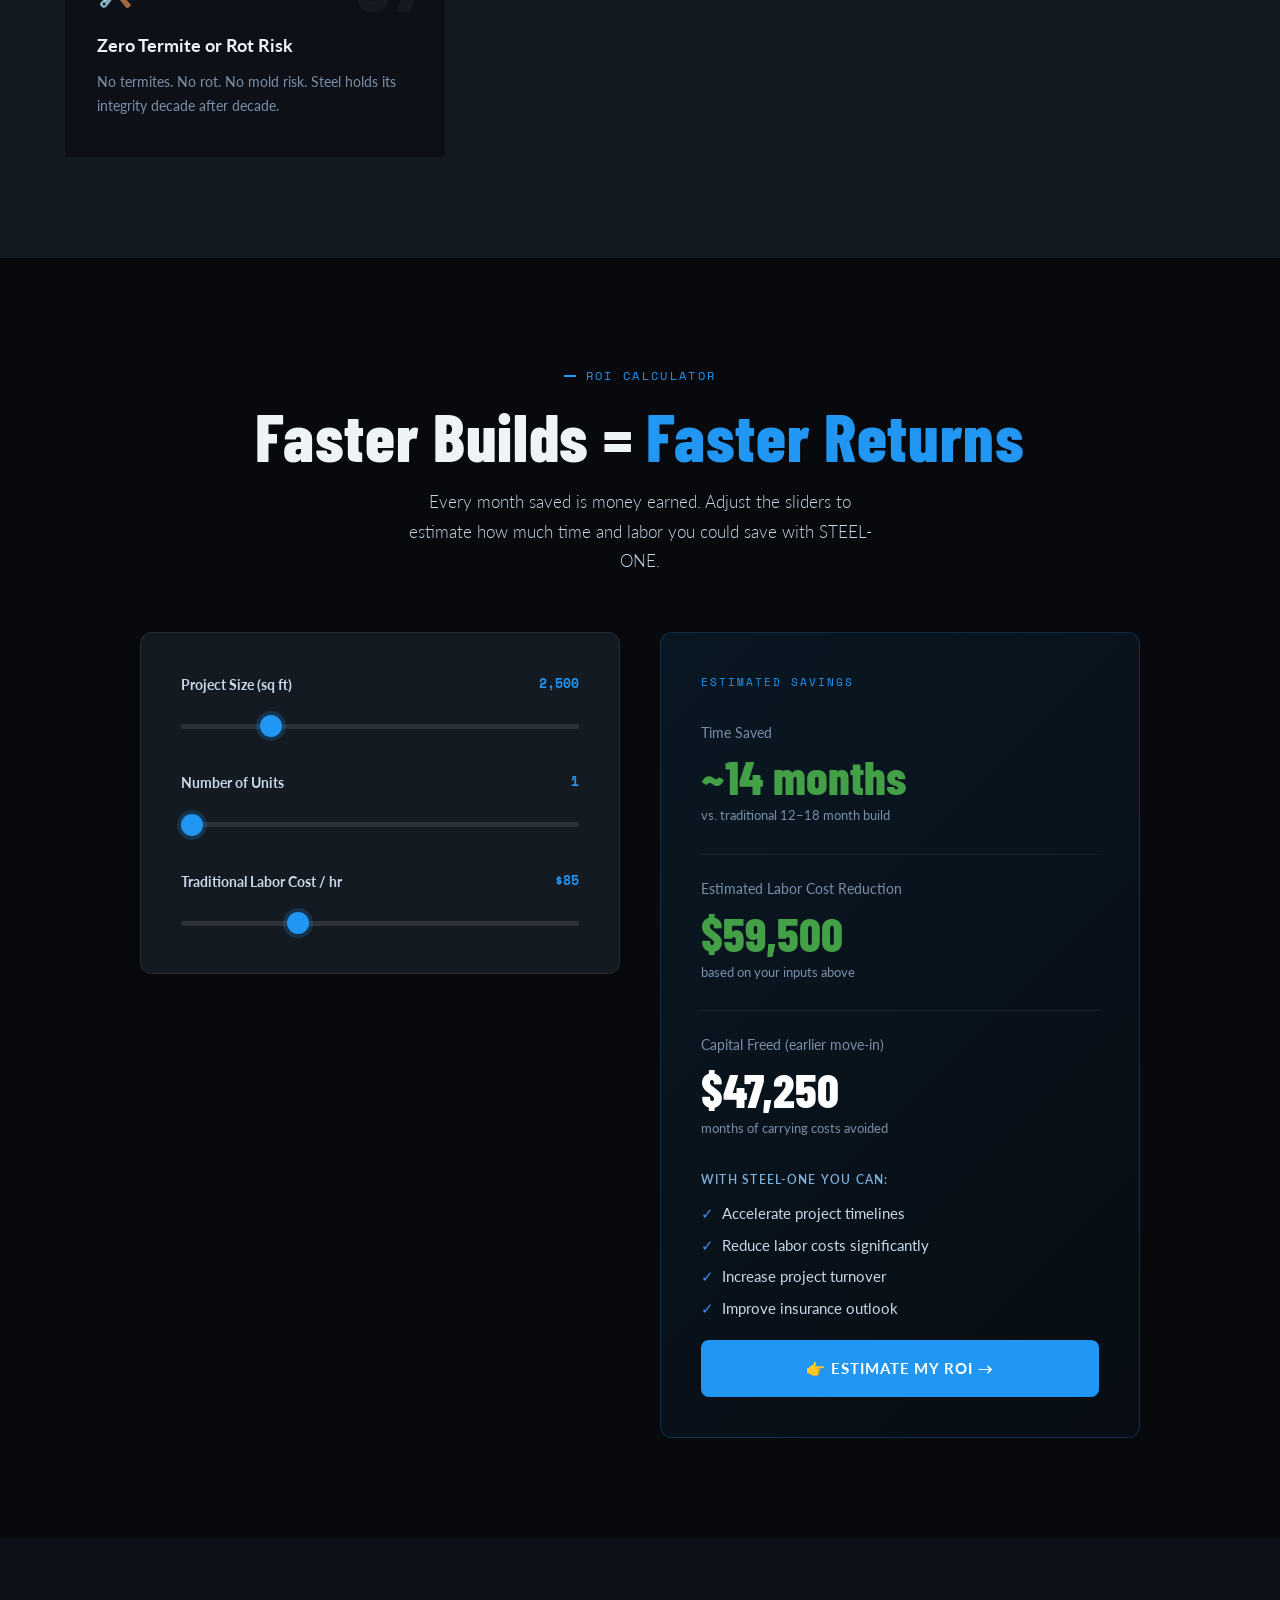
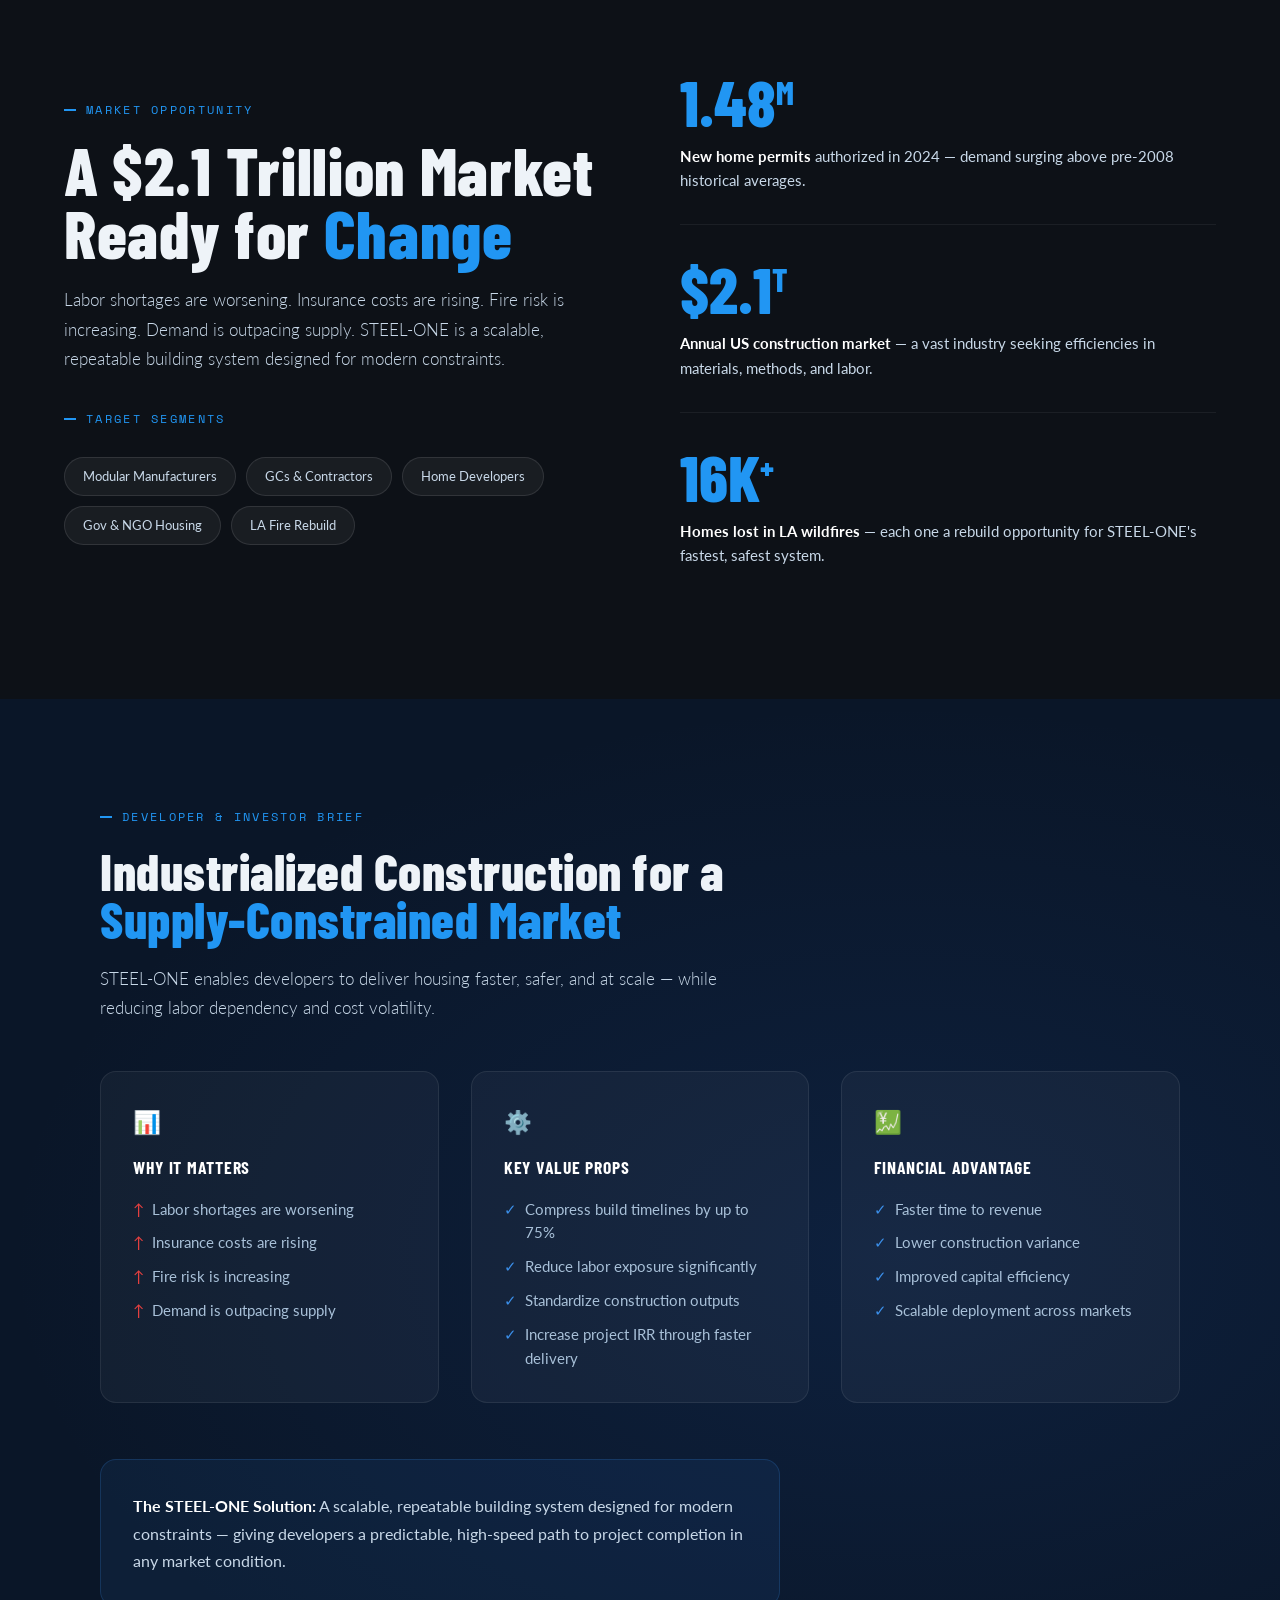
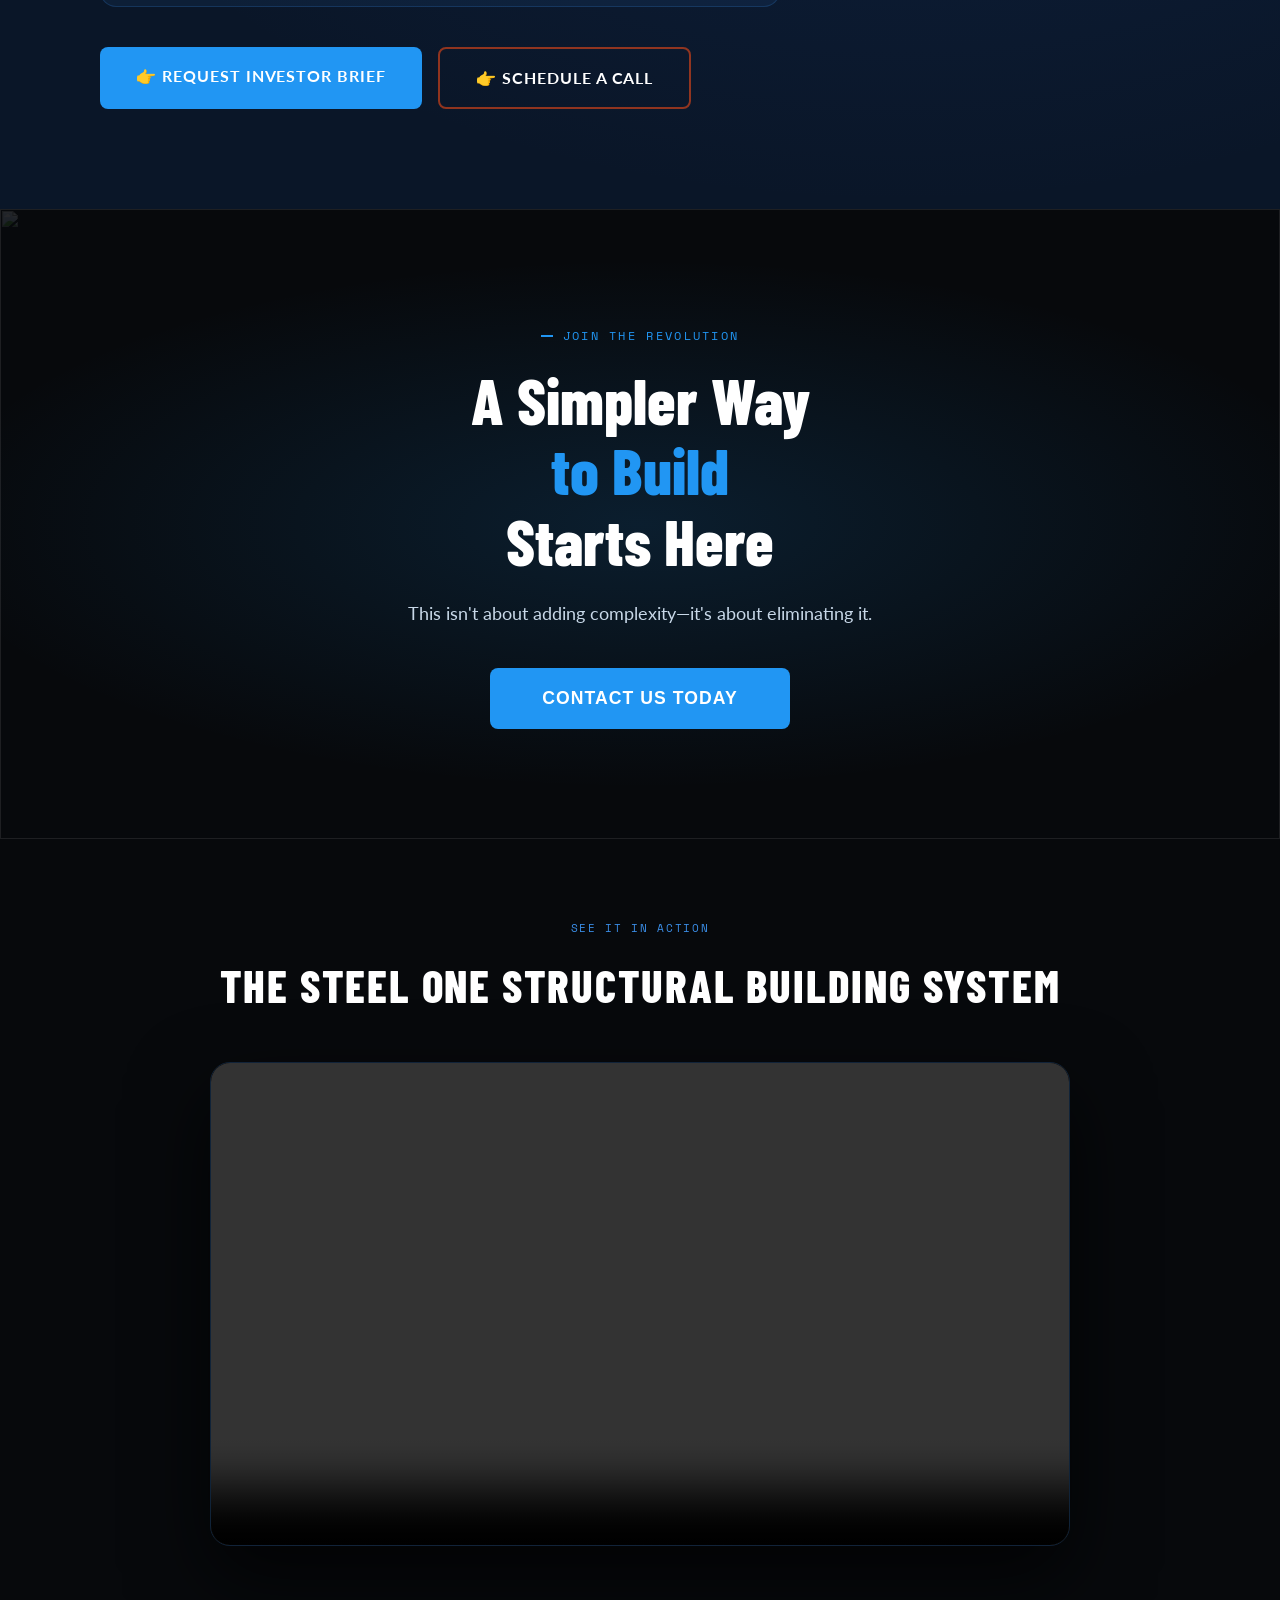
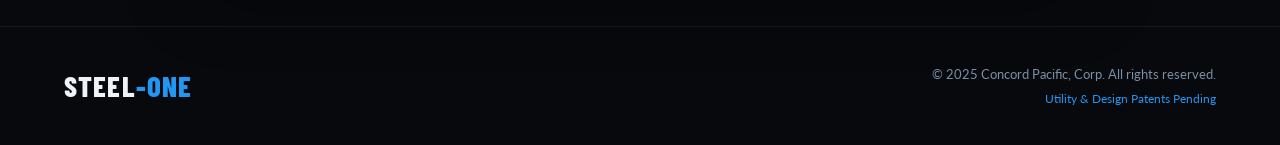
==== commit d1033cbc: "asd" ====
--- a/index.html
+++ b/index.html
@@ -2473,7 +2473,7 @@
   <section aria-label="STEEL-ONE introduction video" style="background:#07090c;padding:80px 24px;">
     <div style="max-width:860px;margin:0 auto;text-align:center;">
       <span style="font-family:'Space Mono',monospace;font-size:0.7rem;color:#3b8ee8;text-transform:uppercase;letter-spacing:0.15em;display:block;margin-bottom:14px;">See It In Action</span>
-      <h2 style="font-family:'Barlow Condensed',sans-serif;font-size:clamp(1.8rem,4vw,2.8rem);font-weight:800;color:#fff;text-transform:uppercase;letter-spacing:0.04em;margin-bottom:40px;">The STEEL-ONE System</h2>
+      <h2 style="font-family:'Barlow Condensed',sans-serif;font-size:clamp(1.8rem,4vw,2.8rem);font-weight:800;color:#fff;text-transform:uppercase;letter-spacing:0.04em;margin-bottom:40px;">THE STEEL ONE STRUCTURAL BUILDING SYSTEM</h2>
       <div style="width:100%;aspect-ratio:16/9;border-radius:20px;overflow:hidden;box-shadow:0 32px 80px rgba(0,0,0,0.7);border:1px solid rgba(59,142,232,0.2);">
         <video
           src="video/intro1.mp4"
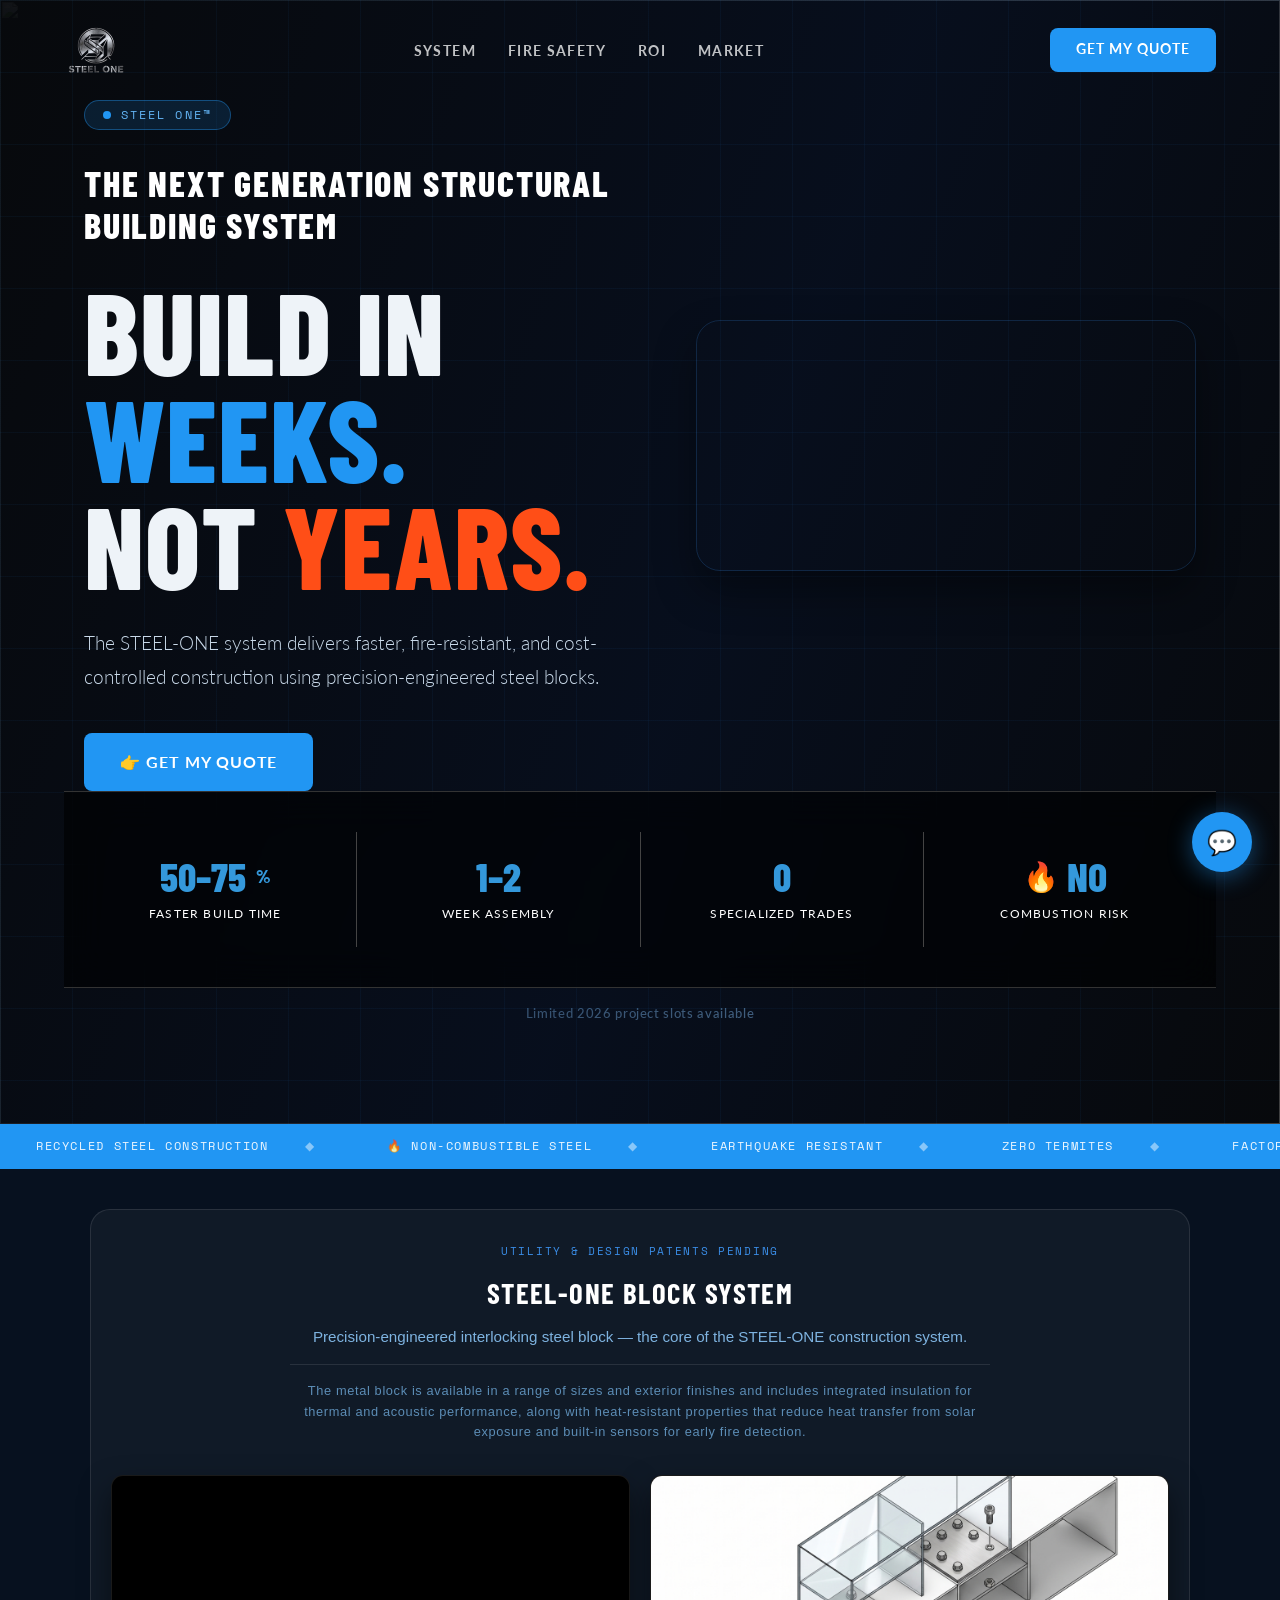
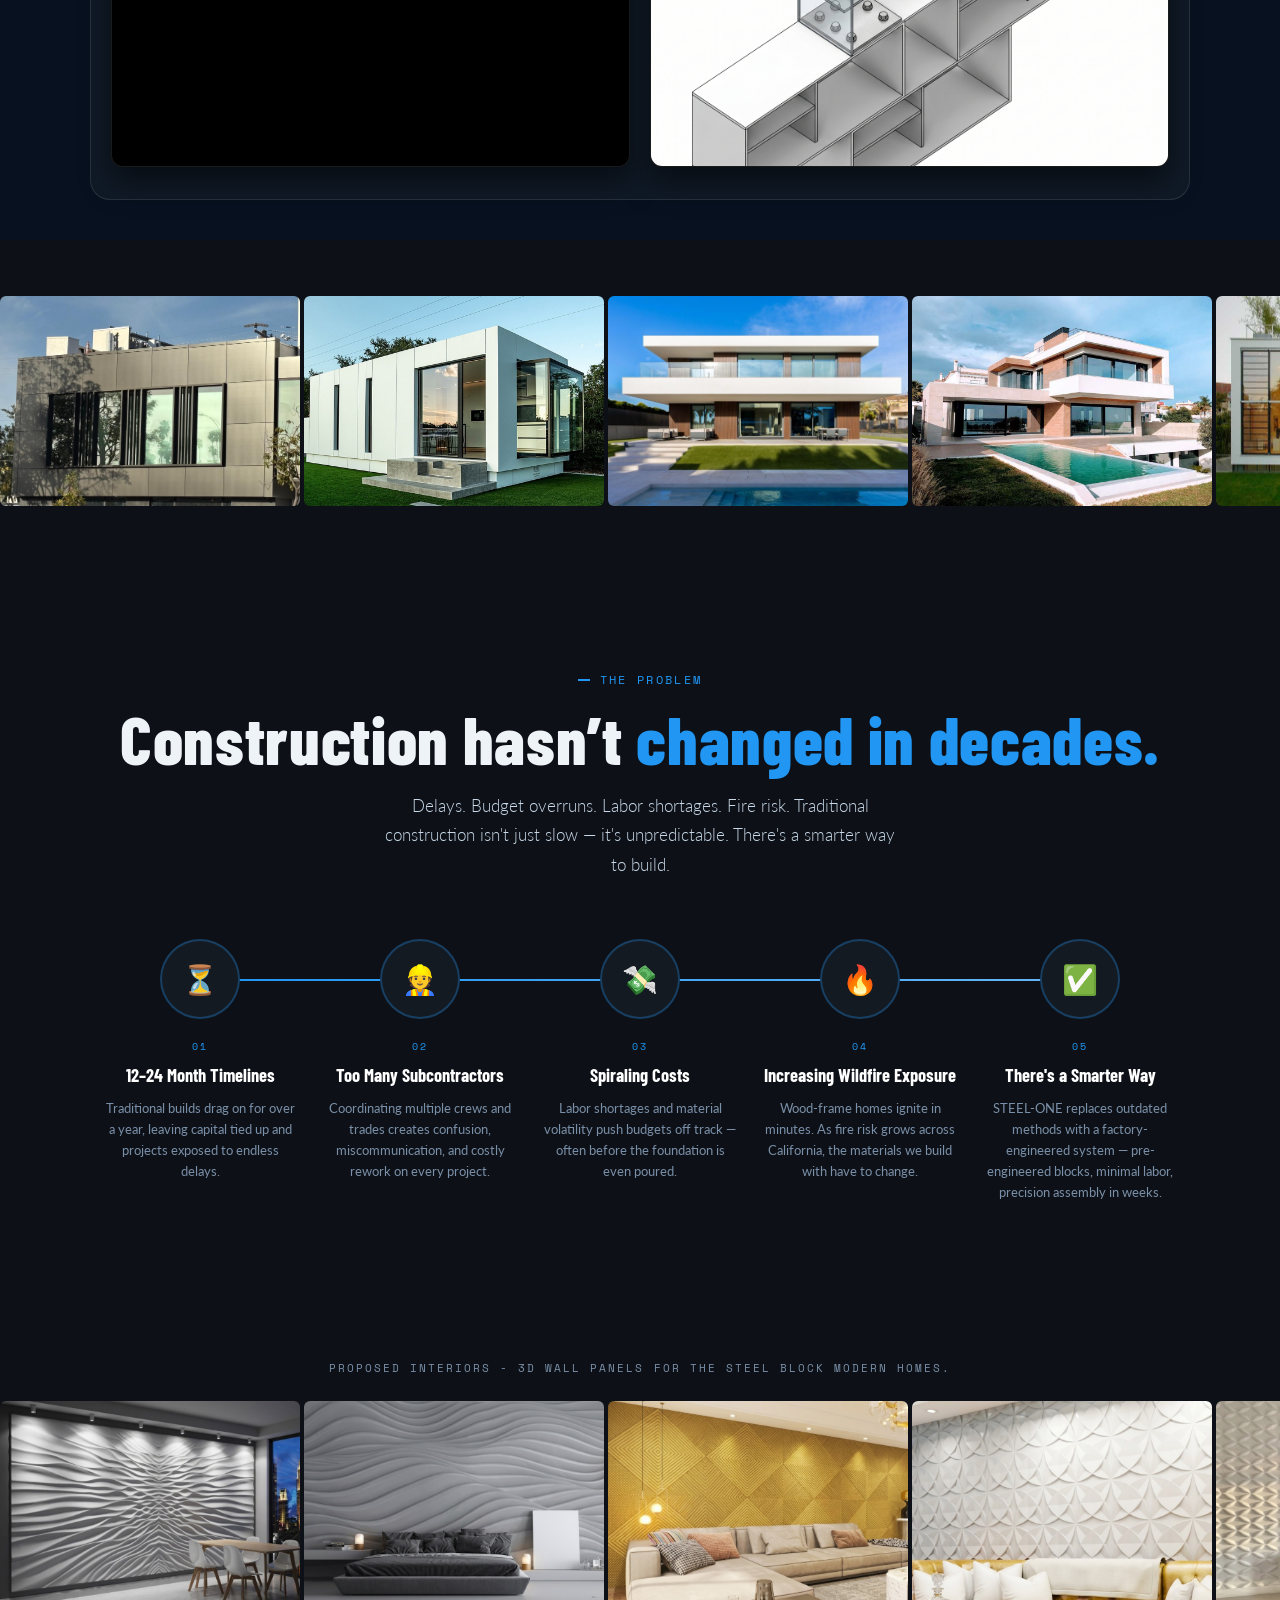
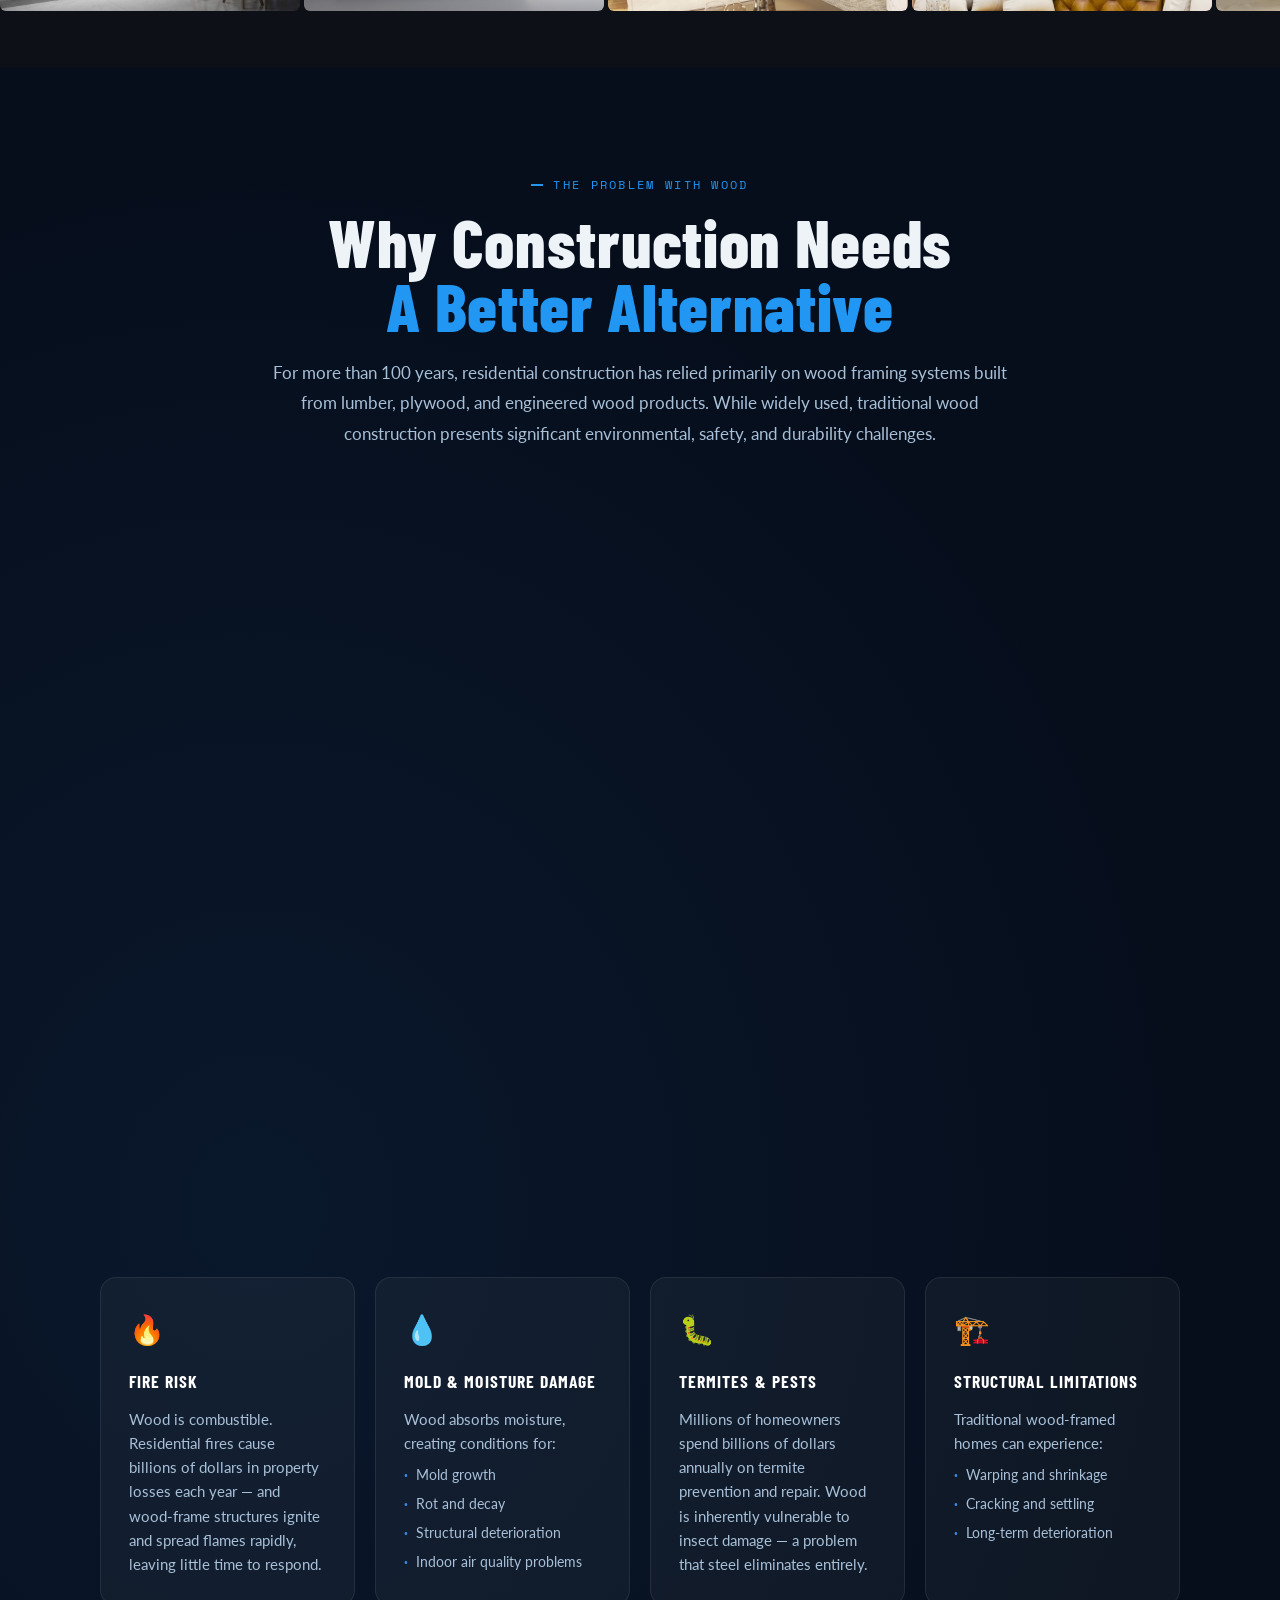
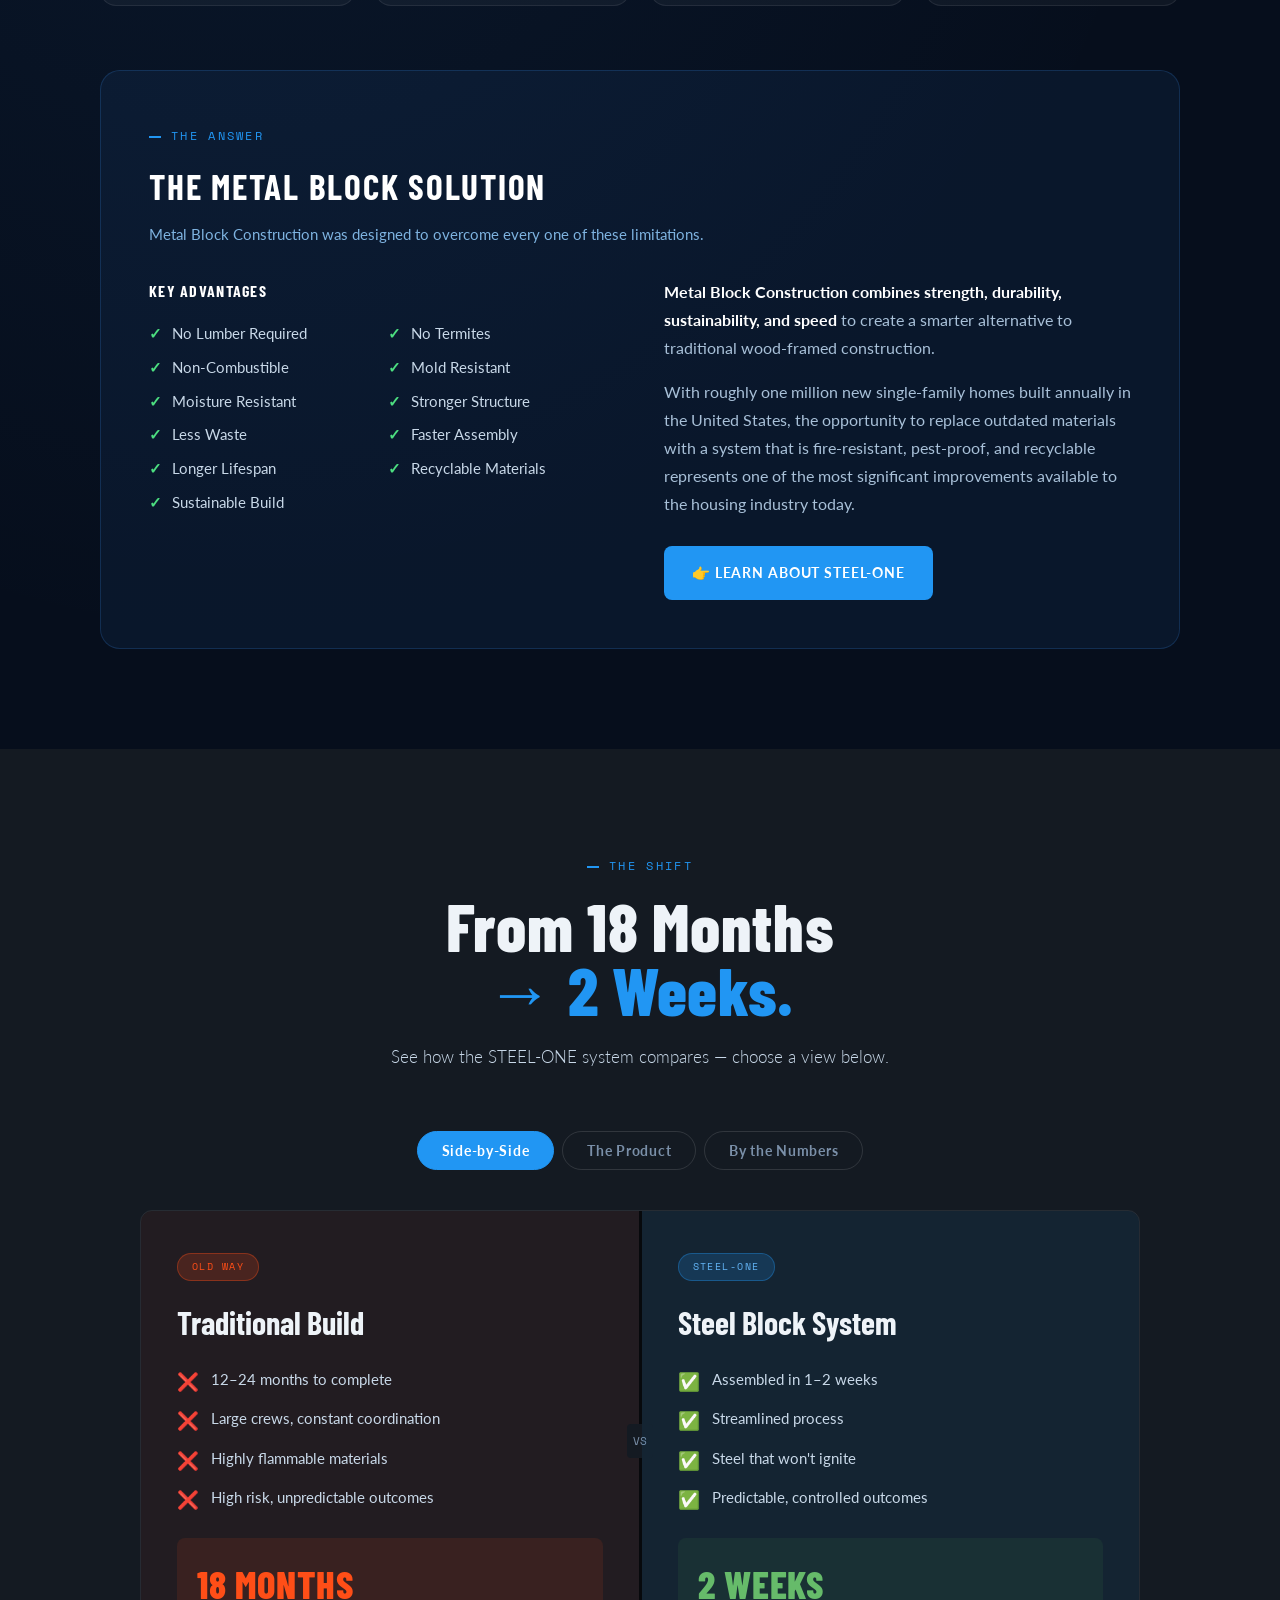
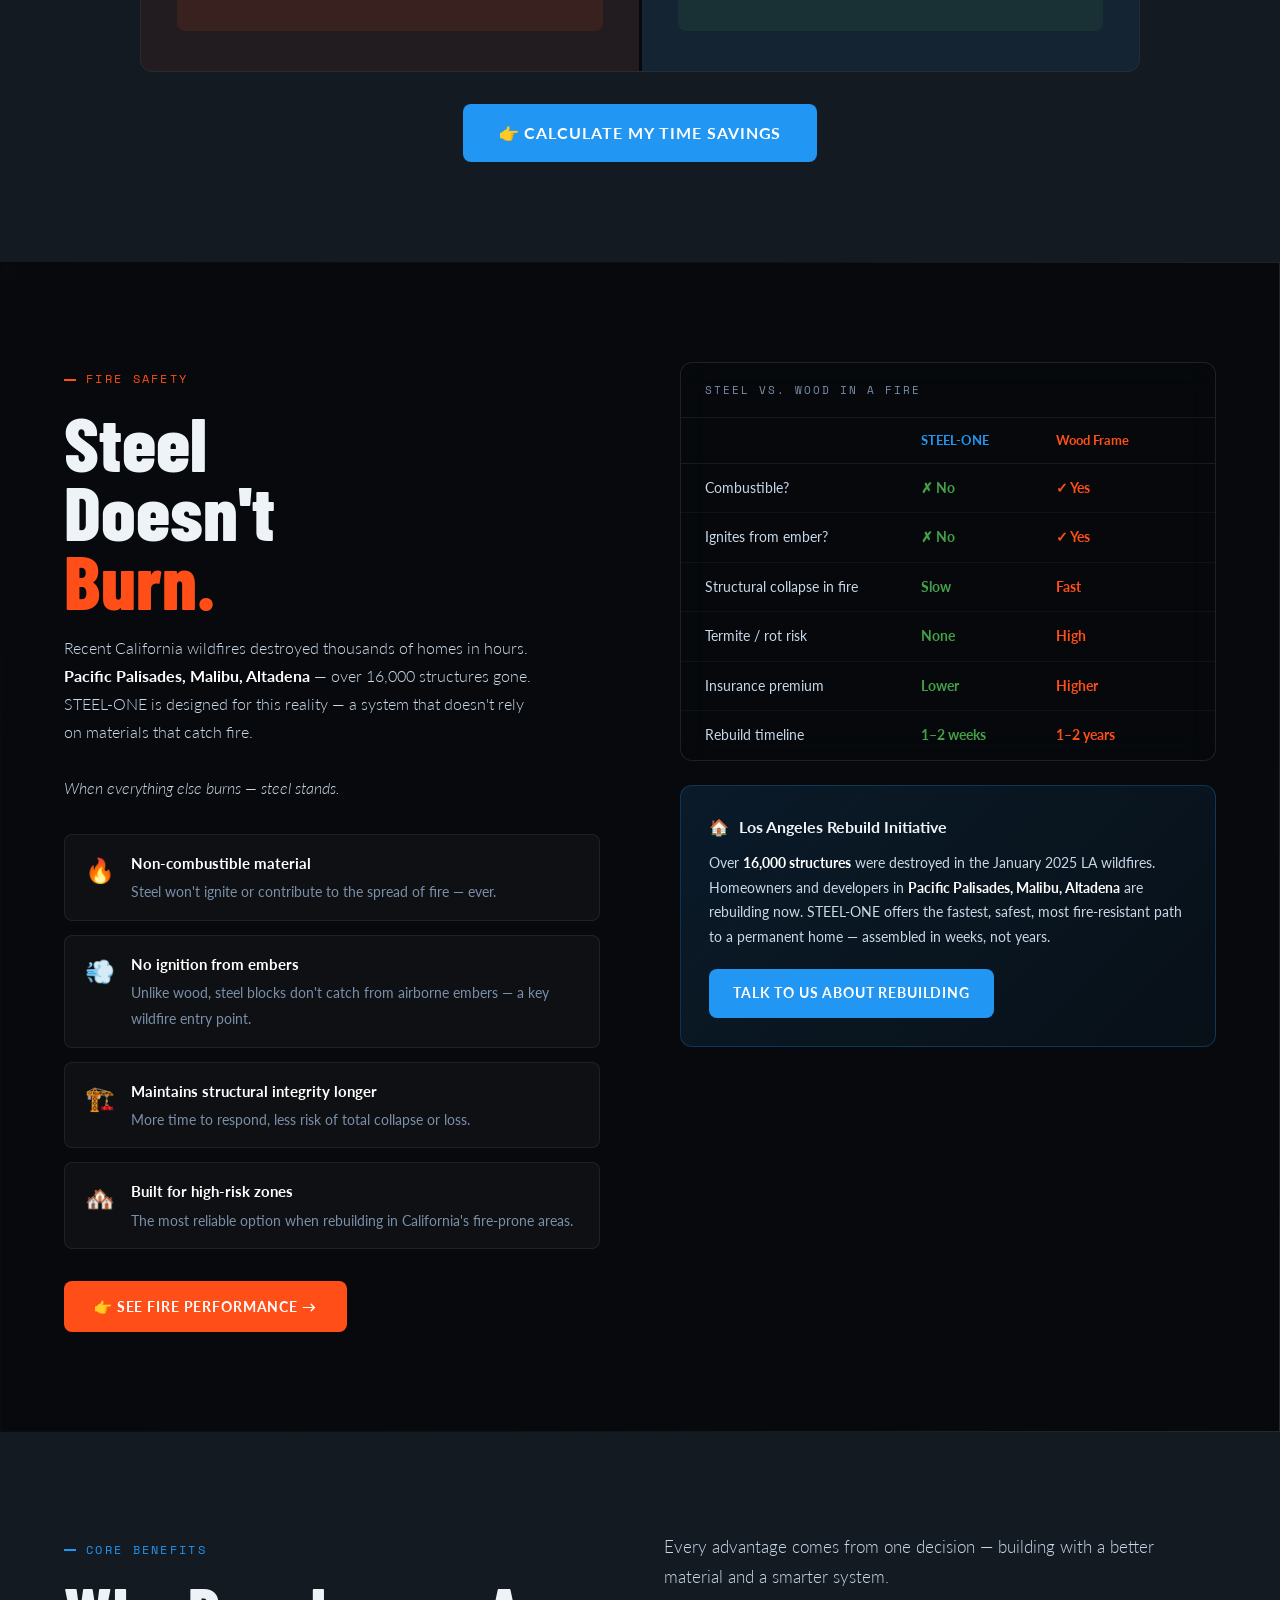
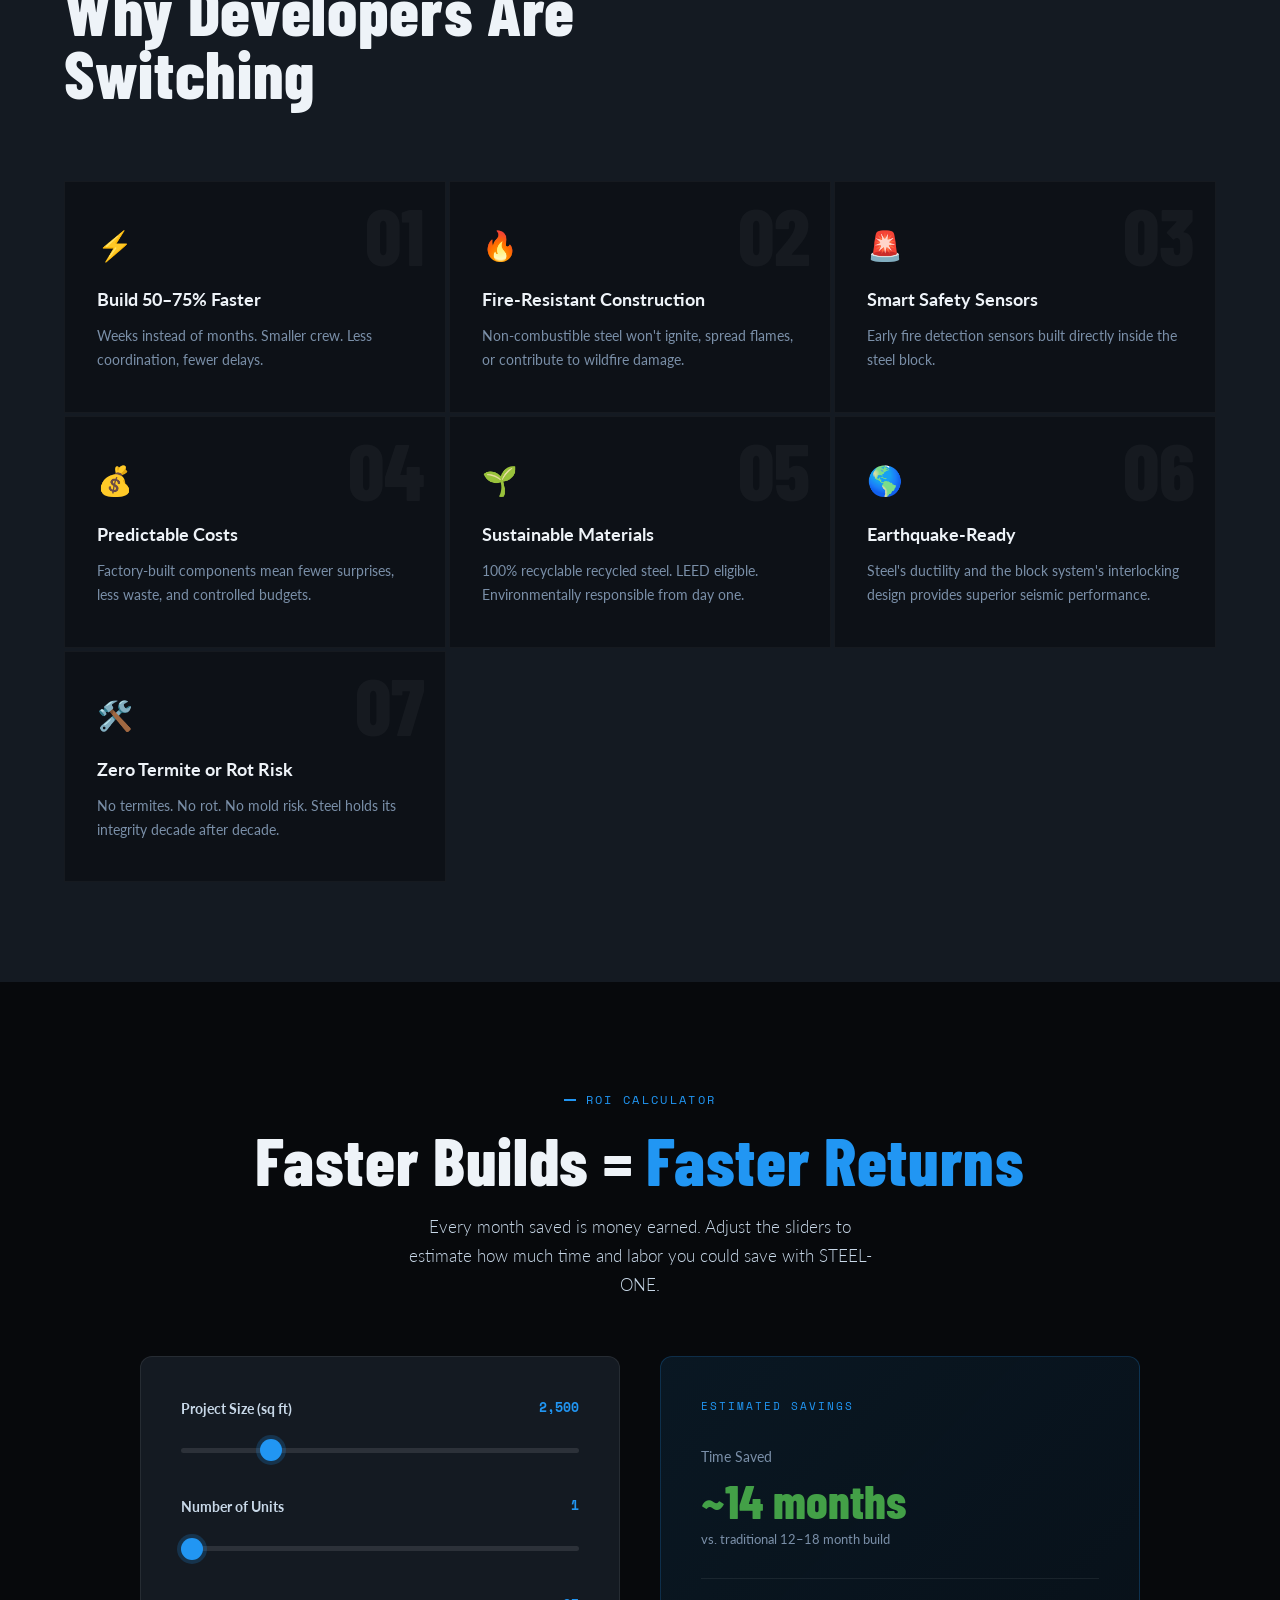
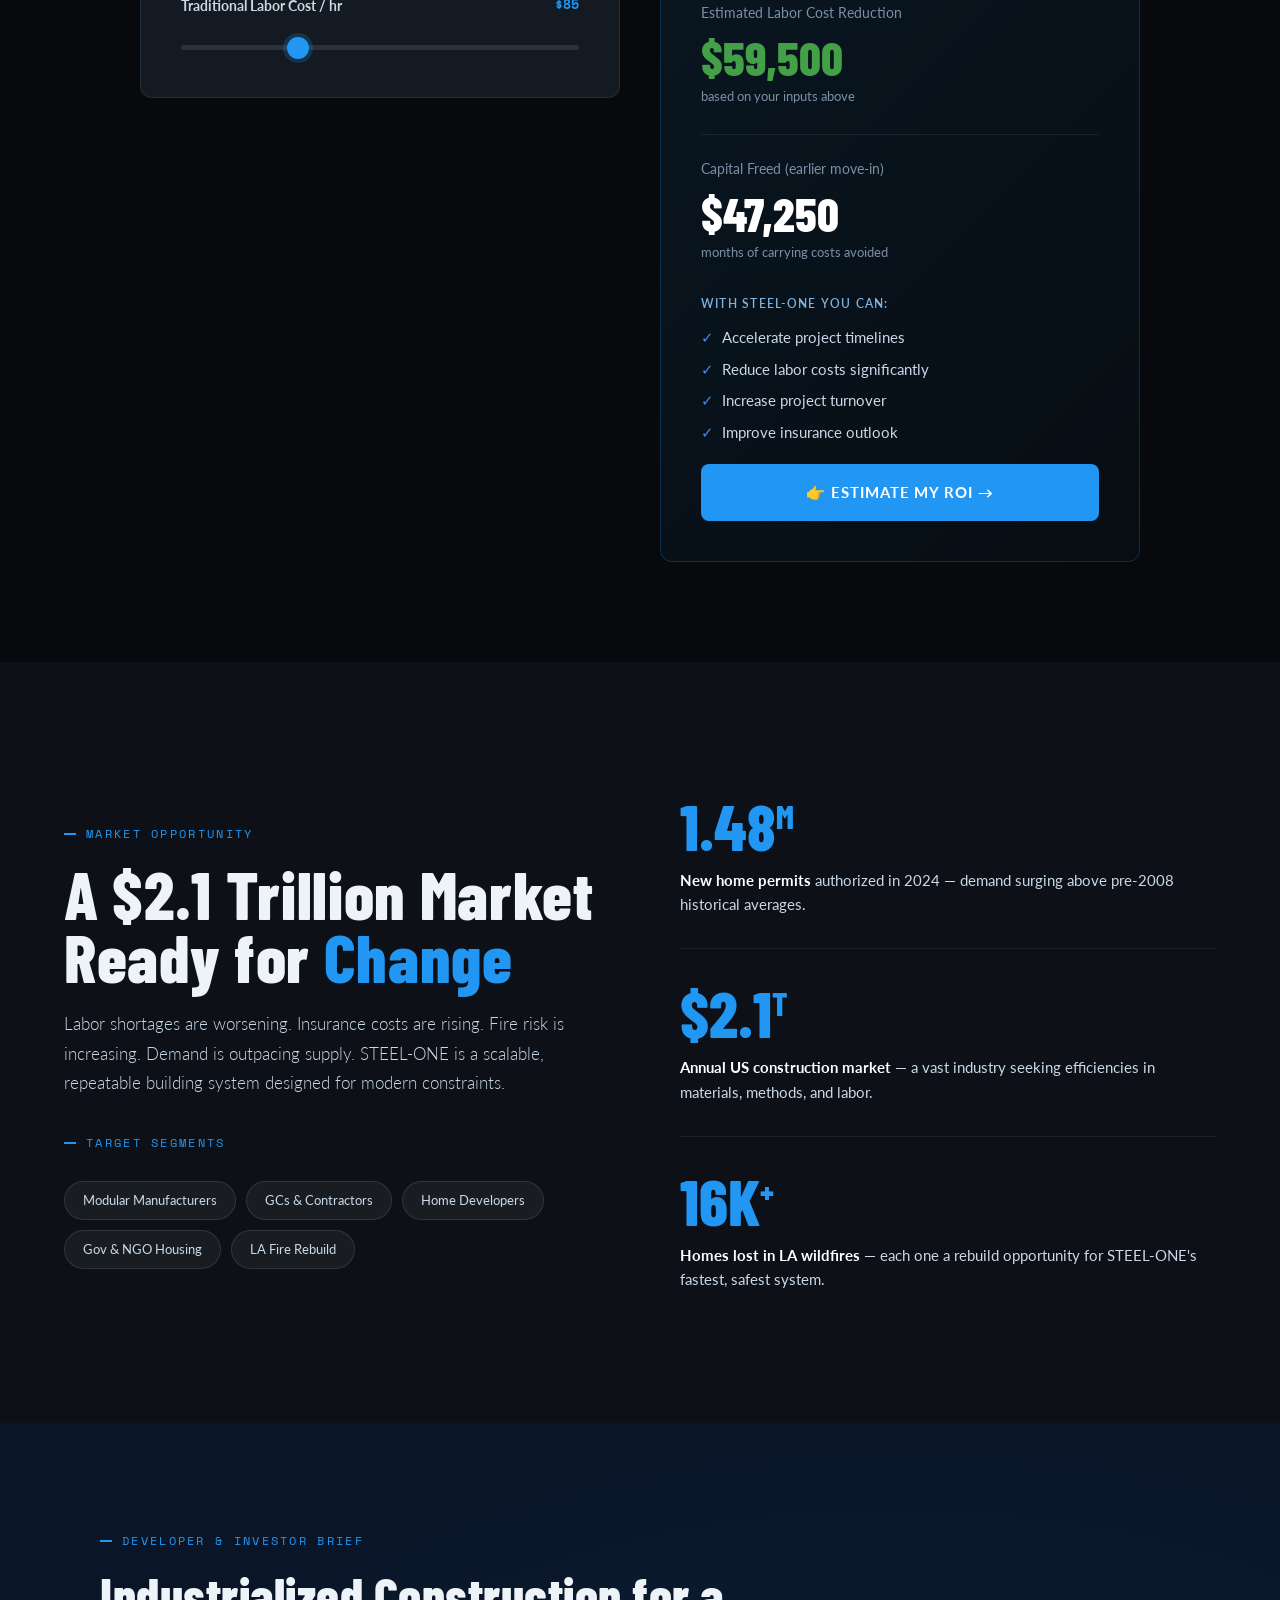
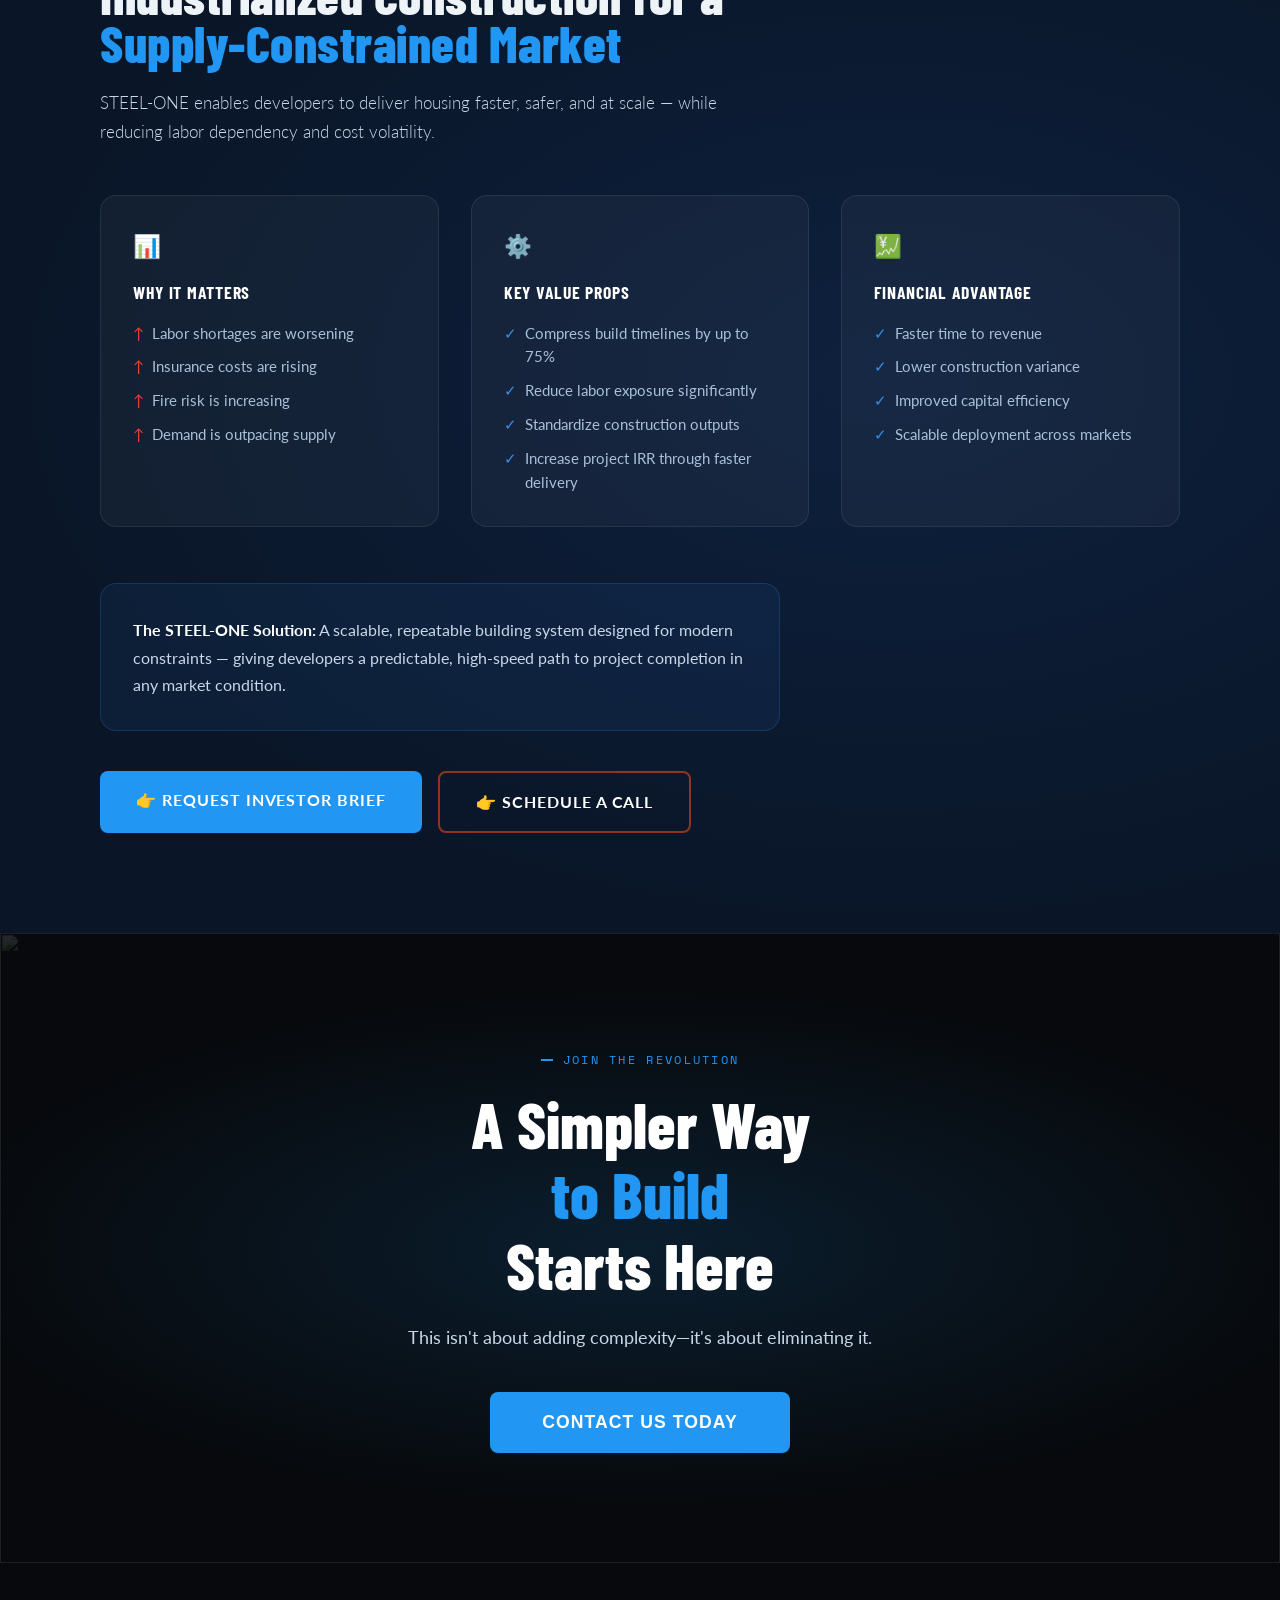
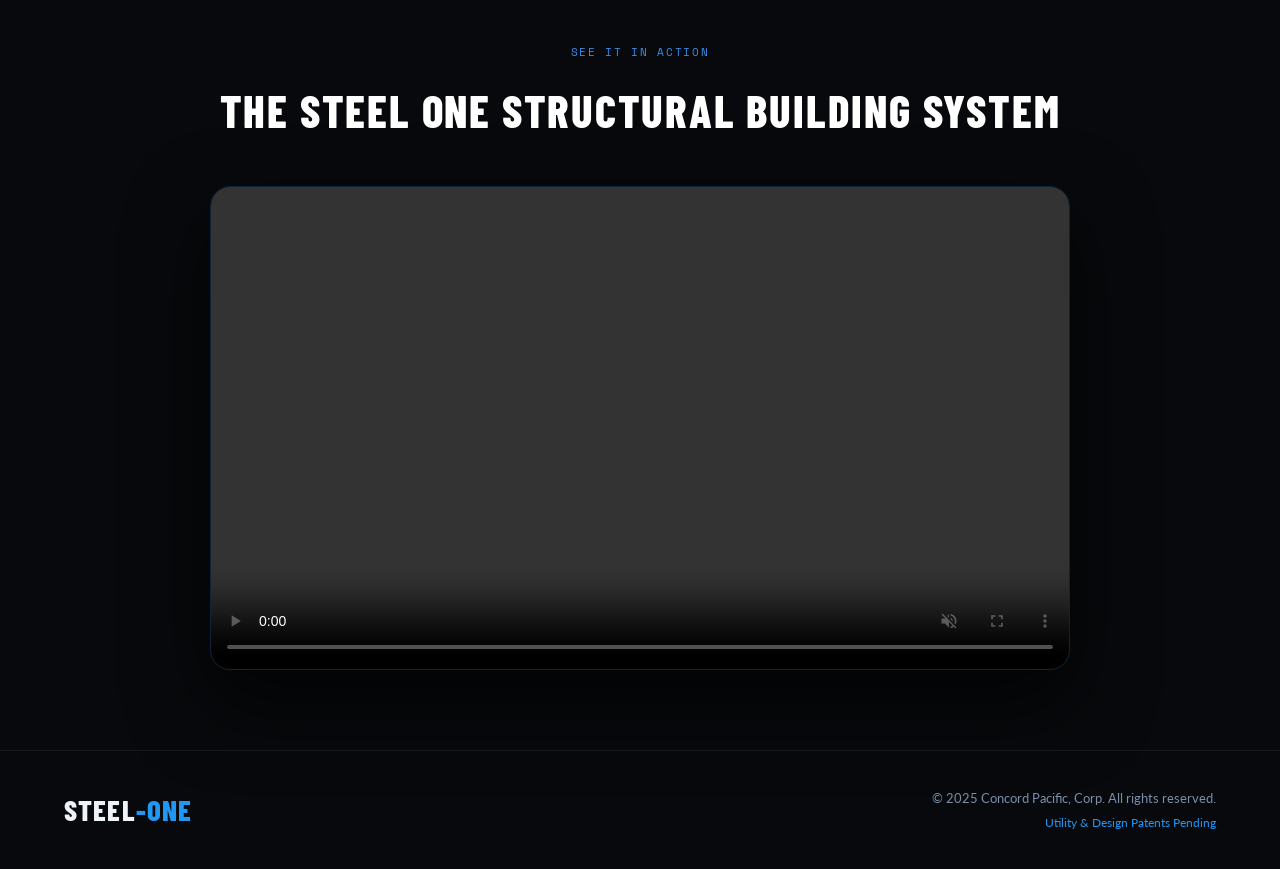
==== commit c0ae01e8: "ud" ====
--- a/index.html
+++ b/index.html
@@ -678,7 +678,7 @@
       margin: 0;
     }
 
-    /* Container to hold both sides */
+    /* Desktop hero: two-column (text left, video right) */
     .hero-flex-layout {
       display: flex;
       align-items: center;
@@ -689,14 +689,12 @@
       padding: 0 20px;
     }
 
-    /* Ensure text stays on the left and doesn't stretch too wide */
     .hero-text-side {
       flex: 1;
       text-align: left;
       z-index: 2;
     }
 
-    /* Position the video container on the right */
     .hero-video-side {
       flex: 1;
       display: flex;
@@ -718,8 +716,22 @@
       display: block;
     }
 
-    /* Desktop: hide the mobile-only video slot and the in-badge logo */
+    /* Tagline below the badge pill */
+    .hero-tagline {
+      font-family: 'Barlow Condensed', sans-serif;
+      font-size: clamp(1.5rem, 2.8vw, 2.4rem);
+      font-weight: 800;
+      color: #fff;
+      text-transform: uppercase;
+      letter-spacing: 0.05em;
+      margin: 0 0 32px;
+      line-height: 1.15;
+      animation: slideUp 0.7s 0.3s both;
+    }
+
+    /* Desktop: video is in right column — hide the mobile inline slot */
     .hero-mobile-video { display: none; }
+    .hero-center-video { display: none; }
     .badge-logo-img { display: none; }
     .badge-main-row { display: inline; }
 
@@ -818,24 +830,23 @@
         text-align: center;
       }
 
-      /* Badge: left-aligned pill at the top on phones */
+      /* Badge pill on mobile */
       .hero-badge {
         display: inline-flex !important;
-        flex-direction: column;
+        flex-direction: row;
         align-items: center;
-        gap: 4px;
-        /* reset any centering / 100vw tricks */
+        gap: 8px;
         width: auto;
         position: static;
         left: auto;
         margin-left: auto !important;
         margin-right: auto !important;
         text-align: center;
-        padding: 12px 18px !important;
+        padding: 10px 18px !important;
         line-height: 1.4;
         box-sizing: border-box;
-        border-radius: 14px !important;
-        margin-bottom: 0 !important;
+        border-radius: 30px !important;
+        margin-bottom: 12px !important;
         white-space: nowrap;
       }
 
@@ -854,51 +865,40 @@
         gap: 8px;
       }
 
-      /* Show inline video after badge on mobile — full screen */
-      .hero-mobile-video {
+      /* Old mobile-only video slot is no longer used */
+      .hero-mobile-video { display: none; }
+      .hero-video-side { display: none; }
+
+      .badge-line1 {
+        font-size: 5.5vw;
+        font-weight: 700;
+        letter-spacing: 0.05em;
+      }
+
+      .hero-tagline {
+        font-size: clamp(1rem, 4.5vw, 1.6rem);
+        margin-bottom: 16px;
+      }
+
+      /* Show video below hero-sub on mobile */
+      .hero-center-video {
         display: block;
-        /* break out of the container's 20px side padding */
         width: 100vw;
         position: relative;
         left: 50%;
         margin-left: -50vw;
         margin-right: -50vw;
-        /* fill almost the full viewport — cinematic */
-        height: calc(100vh - 80px);
-        height: calc(100svh - 80px);
-        margin-top: 18px;
-        margin-bottom: 40px;
-      }
-
-      .hero-mobile-video .video-container {
-        width: 100%;
-        height: 100%;
-        max-width: none;
+        margin-top: 28px;
+        margin-bottom: 36px;
         border-radius: 0;
         border: none;
         box-shadow: none;
-      }
-
-      .hero-mobile-video .video-container video {
-        width: 100%;
-        height: 100%;
+        max-width: none;
+      }
+
+      .hero-center-video video {
+        height: auto;
         object-fit: cover;
-      }
-
-      /* Hide the desktop video column on mobile */
-      .hero-video-side {
-        display: none;
-      }
-
-      .badge-line1 {
-        font-size: 5.5vw;
-        font-weight: 700;
-        letter-spacing: 0.05em;
-      }
-
-      .badge-line2 {
-        font-size: 2.4vw;
-        letter-spacing: 0.03em;
       }
     }
   </style>
@@ -985,16 +985,8 @@
                 <img src="img/logo.png" class="badge-logo-img" alt="" aria-hidden="true" />
                 <span class="badge-line1">STEEL ONE™</span>
               </span>
-              <span class="badge-line2">The Next Generation Structural Building System</span>
-            </div>
-            <!-- mobile-only video: appears right after badge on phones -->
-            <div class="hero-mobile-video" aria-hidden="true">
-              <div class="video-container">
-                <video playsinline autoplay muted loop>
-                  <source src="video/intro.mp4" type="video/mp4" />
-                </video>
-              </div>
-            </div>
+            </div>
+            <p class="hero-tagline">The Next Generation Structural Building System</p>
             <h1 class="hero-title">
               BUILD IN <span class="blue">WEEKS.</span><br />
               NOT <span class="fire">YEARS.</span>
@@ -1003,6 +995,12 @@
               The STEEL-ONE system delivers faster, fire-resistant, and cost-controlled construction using
               precision-engineered steel blocks.
             </p>
+            <!-- Desktop video: appears between sub and CTA on desktop -->
+            <div class="hero-center-video" aria-hidden="true">
+              <video playsinline autoplay muted loop>
+                <source src="video/intro.mp4" type="video/mp4" />
+              </video>
+            </div>
             <div class="hero-actions">
               <a href="#cta" class="btn-primary">👉 Get My Quote</a>
             </div>
@@ -1867,63 +1865,7 @@
         </div>
       </div>
     </section>
-
-    <!-- ── NEW: REAL-WORLD PRECEDENT ── -->
-    <section id="precedent" aria-label="Real-world precedent">
-      <div class="precedent-inner">
-        <span class="section-label reveal" style="display:inline-flex;margin-bottom:16px;">Real-World Precedent</span>
-        <h2 class="section-title reveal reveal-d1">Global Proof of<br /><span class="text-blue">Metal Modular
-            Construction</span></h2>
-        <div class="precedent-layout">
-          <div class="precedent-text reveal reveal-d2">
-            <p>Steel-based modular construction isn't a concept — it's already been proven on the world stage.
-              Micro-homes constructed from steel box units in Japan by architect Yasuhiro demonstrate the global
-              viability of metal modular construction.</p>
-            <p>The <strong style="color:#fff;">"Cell Brick"</strong> project shows that precision-engineered steel units
-              can be assembled into full living spaces — rapidly, repeatably, and beautifully. STEEL-ONE takes this
-              proven concept and scales it for the American residential market.</p>
-            <p>What works for micro-housing in Japan works for full-scale homes in California — with the added
-              advantages of fire resistance, earthquake performance, and speed that the US market demands right now.</p>
-            <a href="#cta" class="btn-primary"
-              style="display:inline-flex;margin-top:24px;font-size:0.9rem;padding:14px 28px;">👉 See the STEEL-ONE
-              System</a>
-          </div>
-          <div class="reveal reveal-d3">
-            <div style="display:flex;align-items:center;gap:10px;margin-bottom:16px;">
-              <span style="font-size:1.4rem;">🇯🇵</span>
-              <div>
-                <div
-                  style="font-family:'Barlow Condensed',sans-serif;font-size:1.1rem;font-weight:700;color:#fff;text-transform:uppercase;letter-spacing:0.06em;">
-                  "Cell Brick" — Japan</div>
-                <div style="font-size:0.8rem;color:#7eb3e0;">Architect Yasuhiro Yamashita</div>
-              </div>
-              <span class="precedent-proof-tag" style="margin-left:auto;">Global Proof</span>
-            </div>
-            <!-- 2x2 photo grid -->
-            <div style="display:grid;grid-template-columns:1fr 1fr;gap:10px;margin-bottom:10px;">
-              <div style="border-radius:10px;overflow:hidden;aspect-ratio:4/3;"><img src="interior/13.png"
-                  alt="Cell Brick exterior Japan" style="width:100%;height:100%;object-fit:cover;display:block;" />
-              </div>
-              <div style="border-radius:10px;overflow:hidden;aspect-ratio:4/3;"><img src="interior/15.png"
-                  alt="Cell Brick interior white grid" style="width:100%;height:100%;object-fit:cover;display:block;" />
-              </div>
-              <div style="border-radius:10px;overflow:hidden;aspect-ratio:4/3;"><img src="interior/16.png"
-                  alt="Cell Brick interior blue grid" style="width:100%;height:100%;object-fit:cover;display:block;" />
-              </div>
-              <div style="border-radius:10px;overflow:hidden;aspect-ratio:4/3;"><img src="interior/14.png"
-                  alt="Cell Brick interior living space"
-                  style="width:100%;height:100%;object-fit:cover;display:block;" /></div>
-            </div>
-            <div
-              style="background:rgba(255,255,255,0.03);border:1px solid rgba(255,255,255,0.06);border-radius:12px;padding:20px;text-align:center;">
-              <div style="color:#c8d8e8;font-size:0.9rem;line-height:1.6;">Metal modular construction has already proven
-                viable across cultures, climates, and markets — STEEL-ONE brings it home.</div>
-            </div>
-          </div>
-        </div>
-      </div>
-    </section>
-
+ 
     <!-- FIRE -->
     <section id="fire" aria-label="Fire safety">
       <div class="fire-bg" aria-hidden="true">
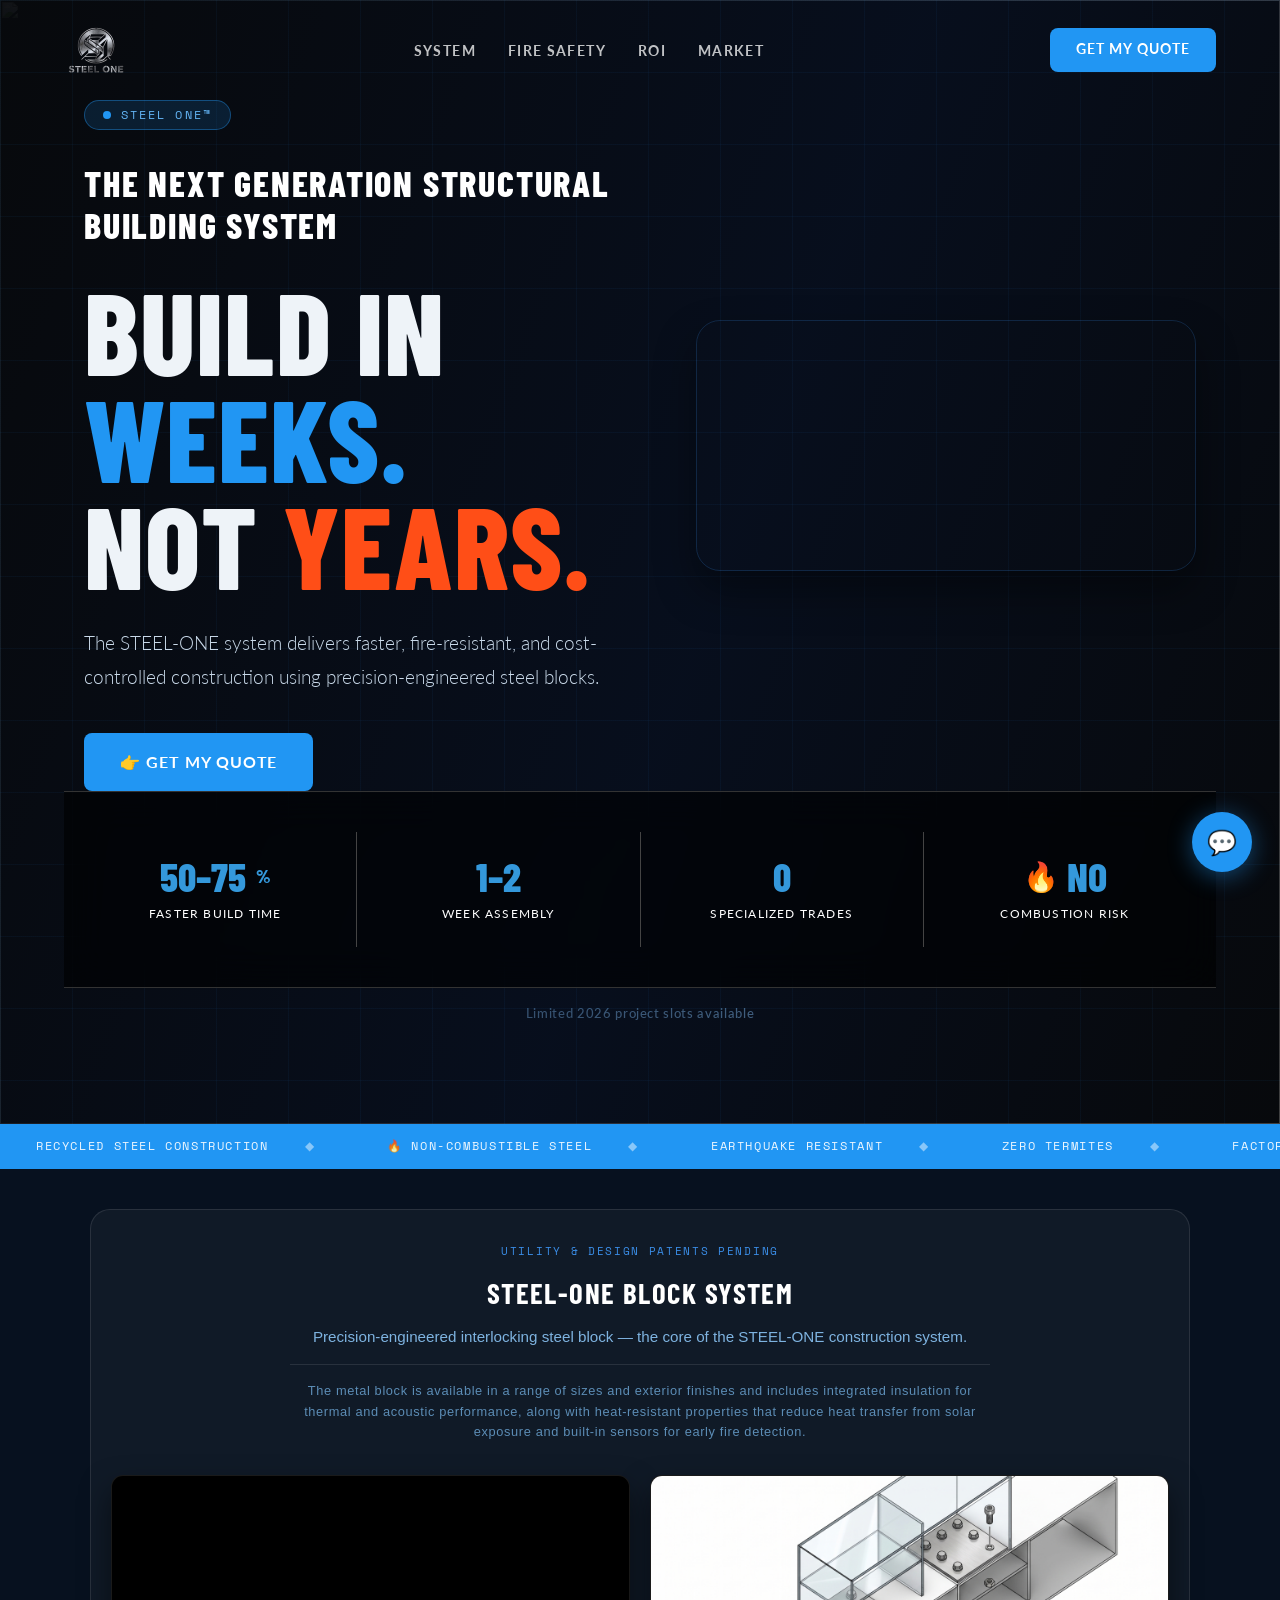
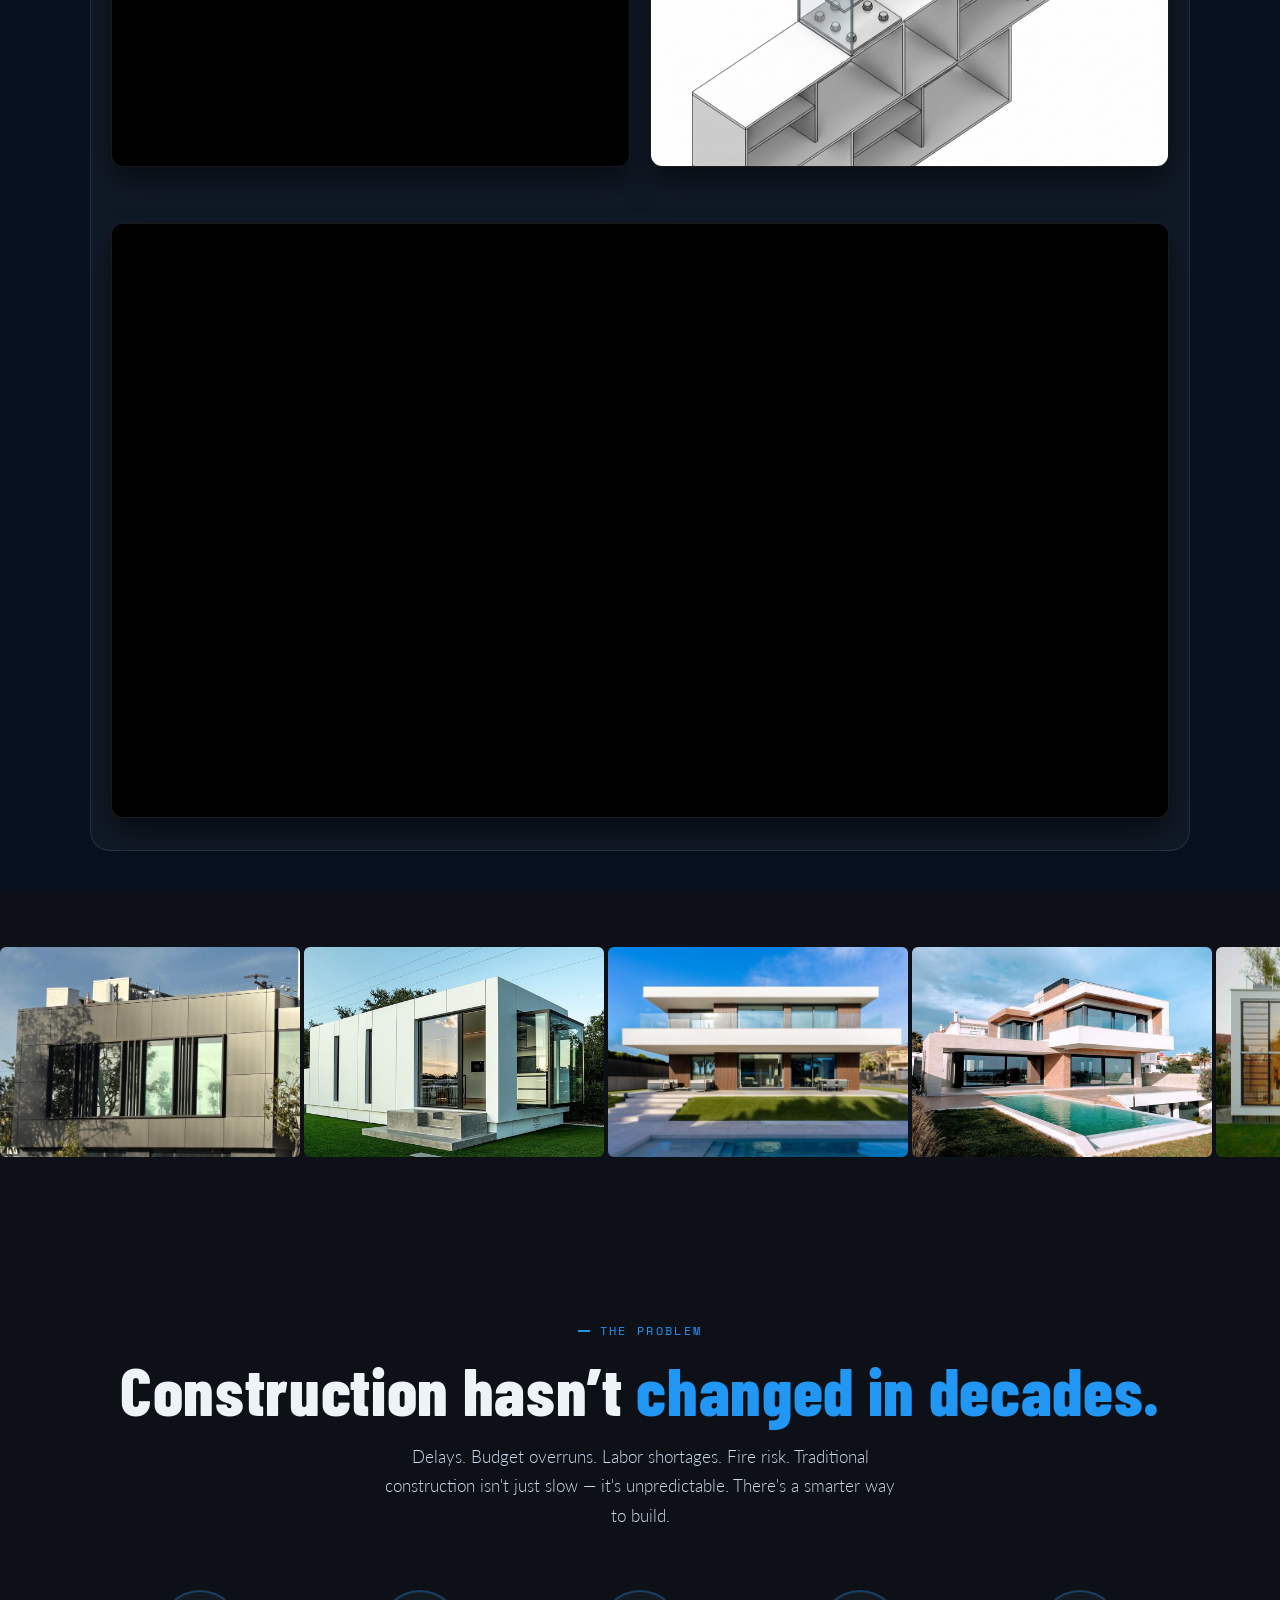
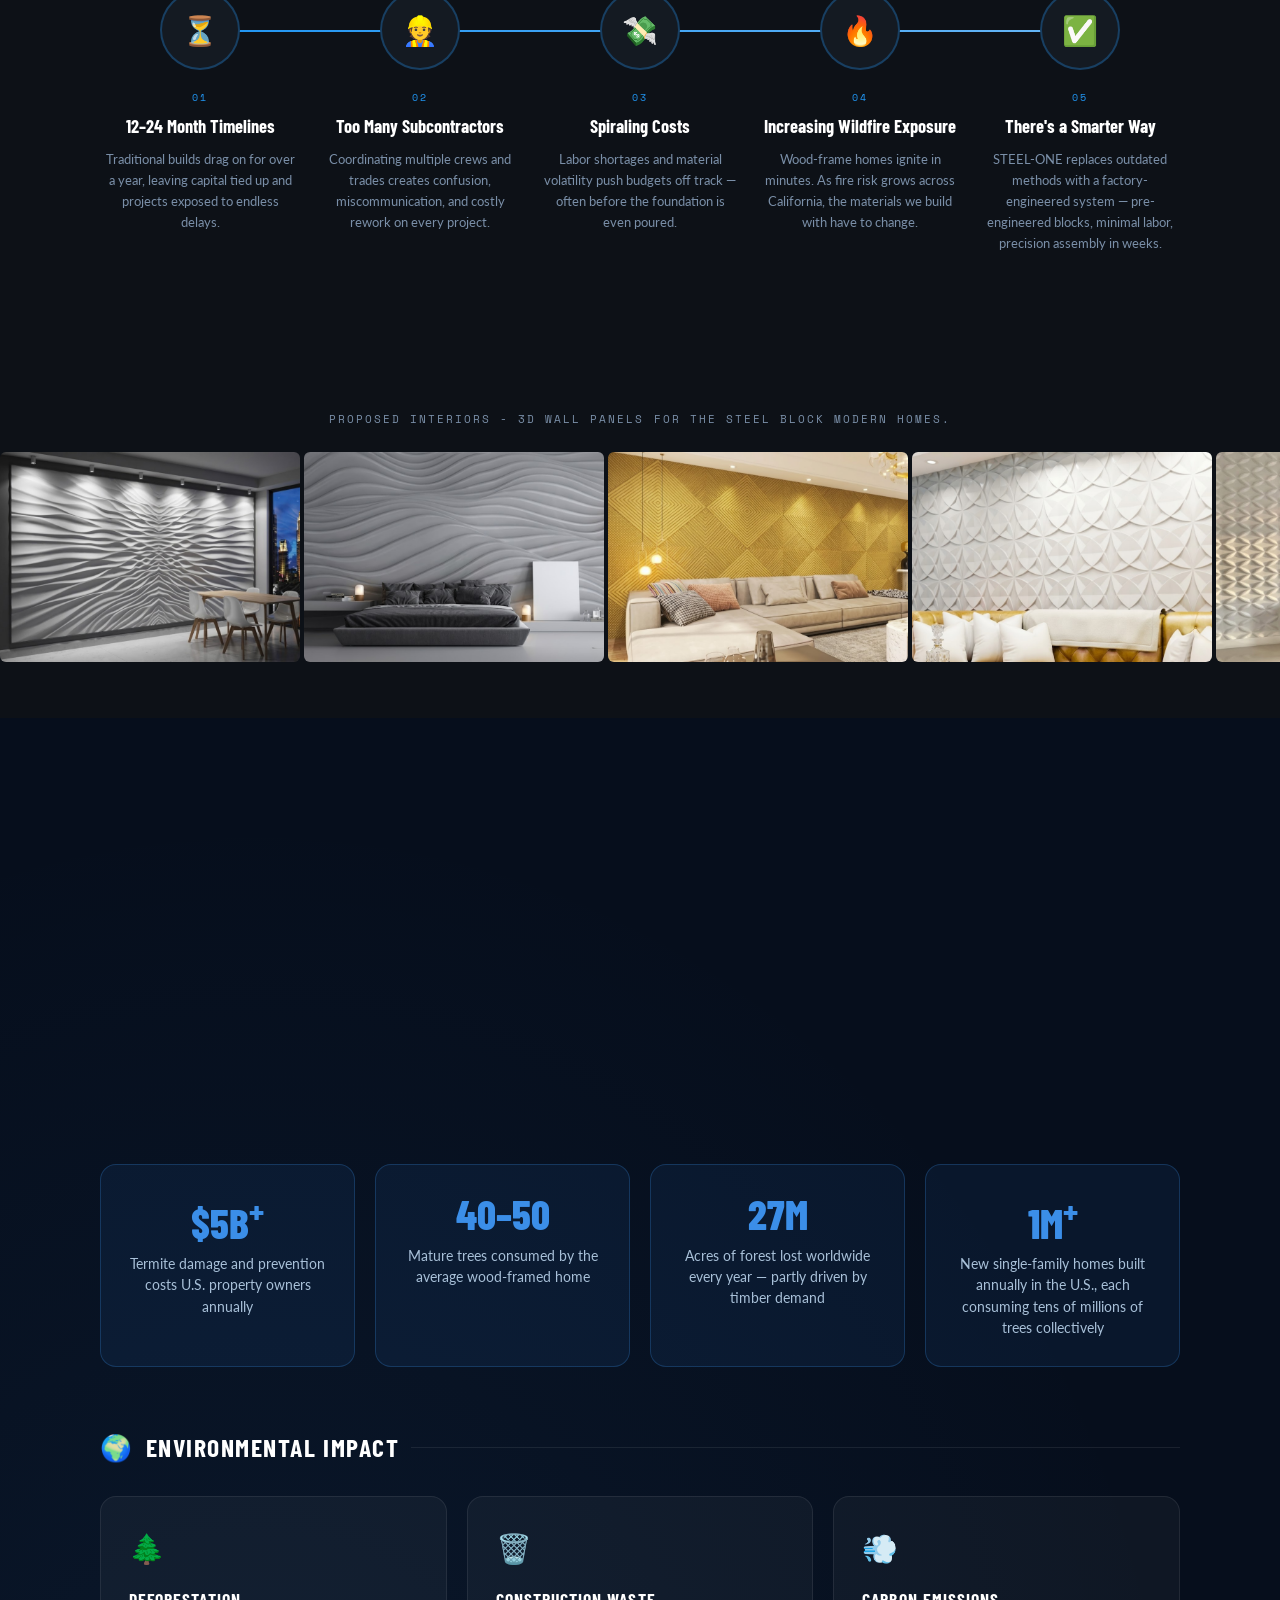
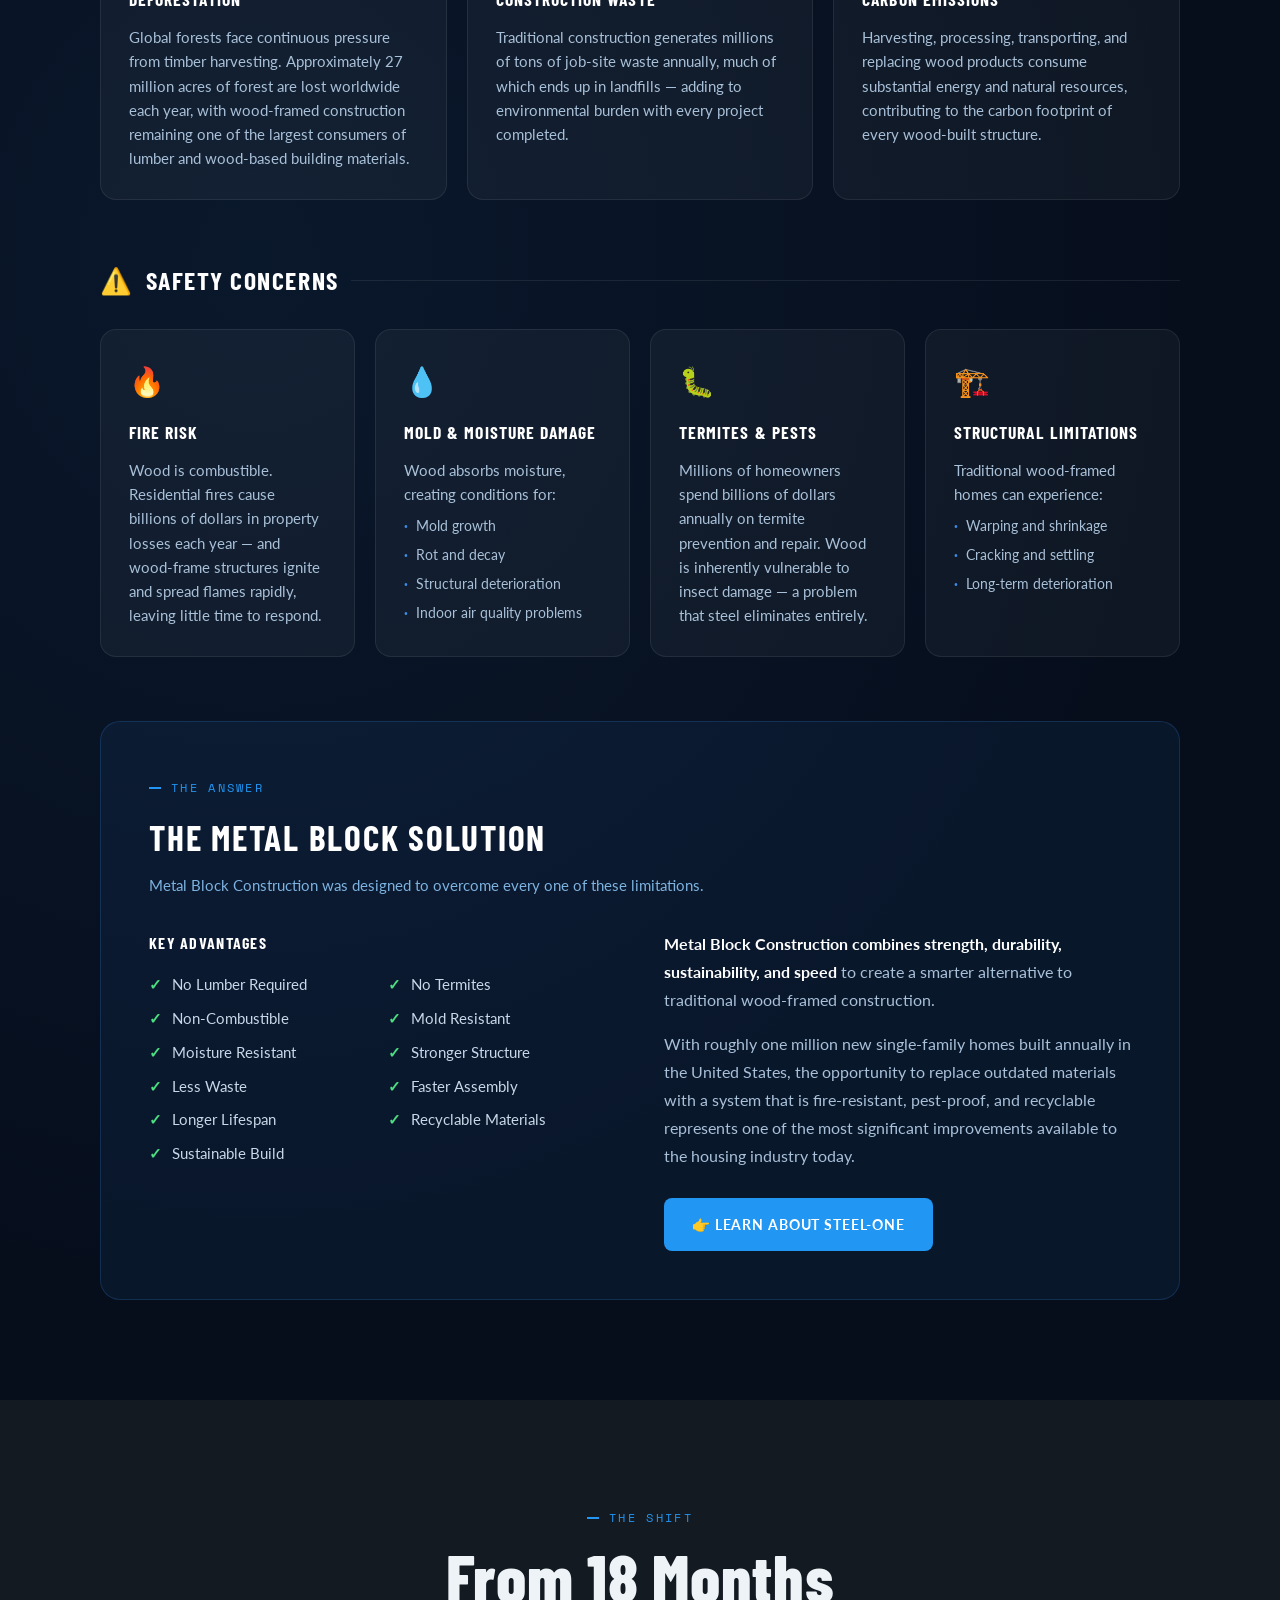
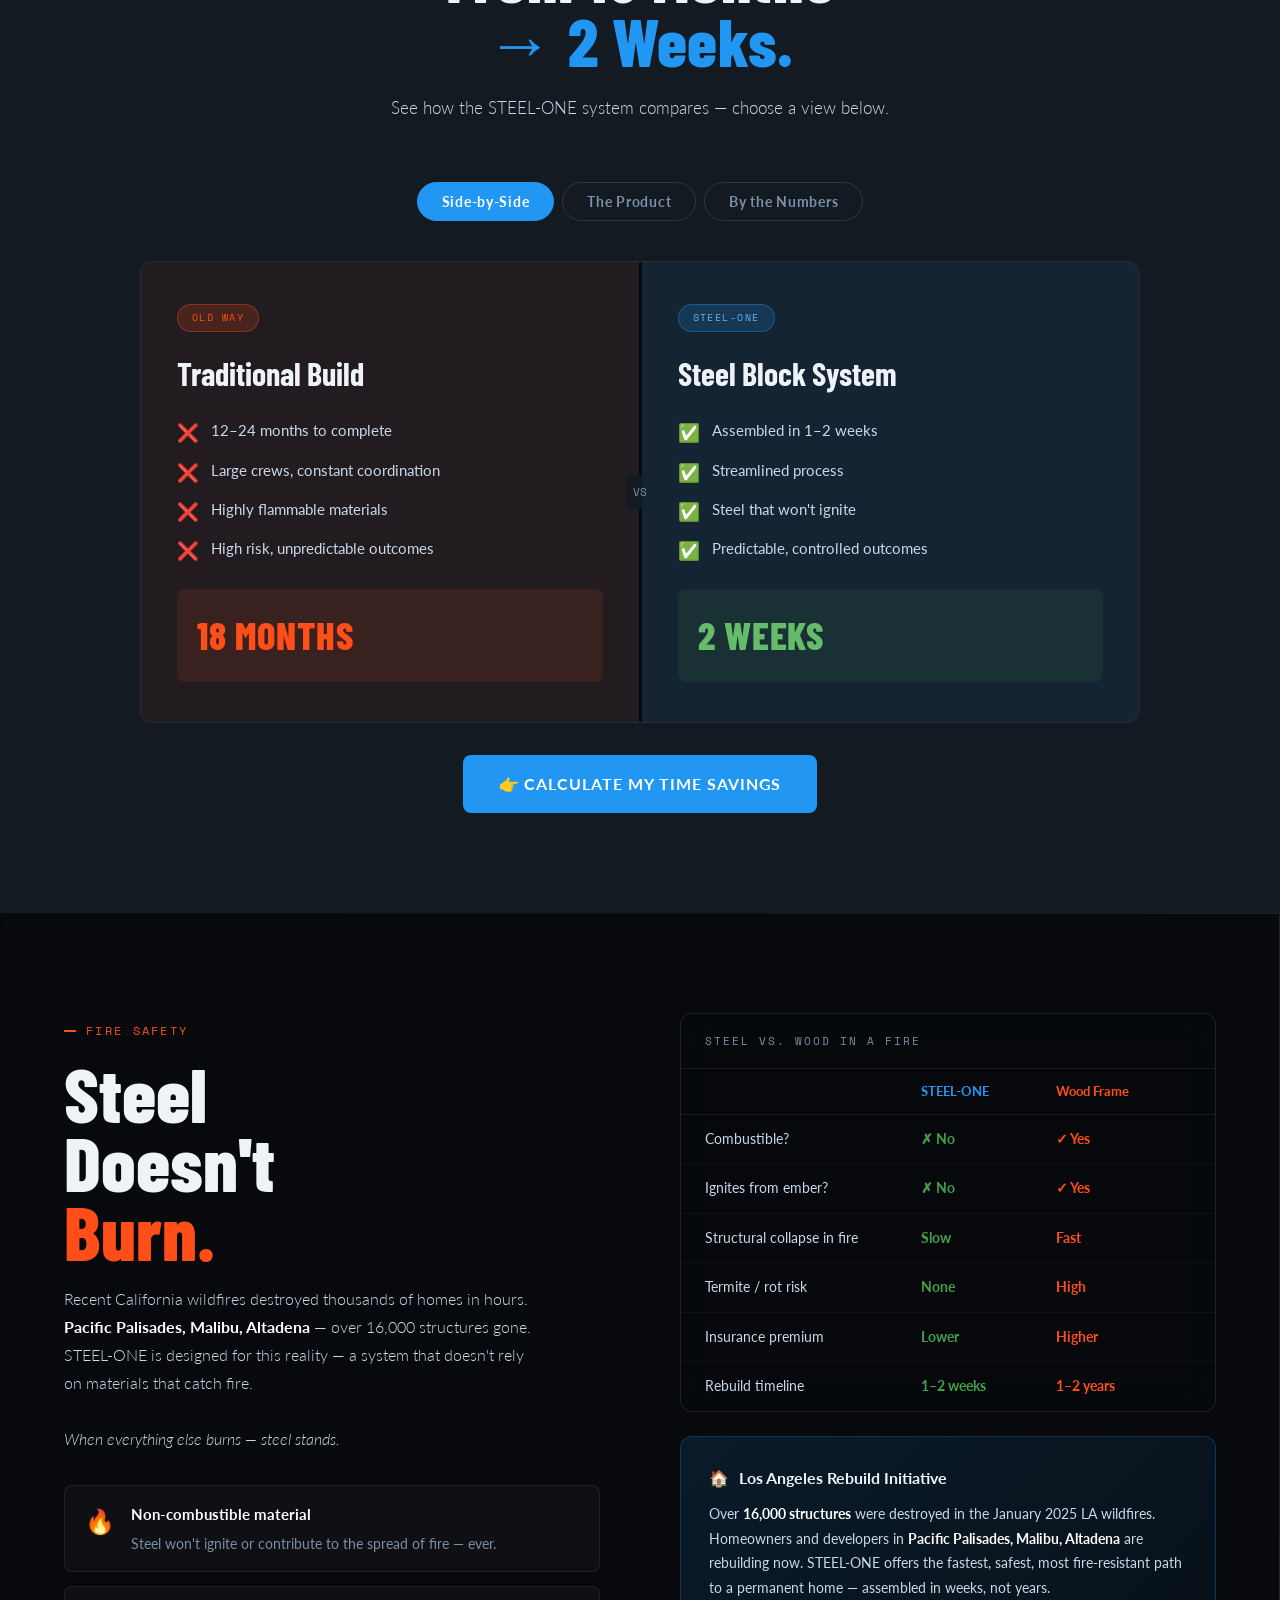
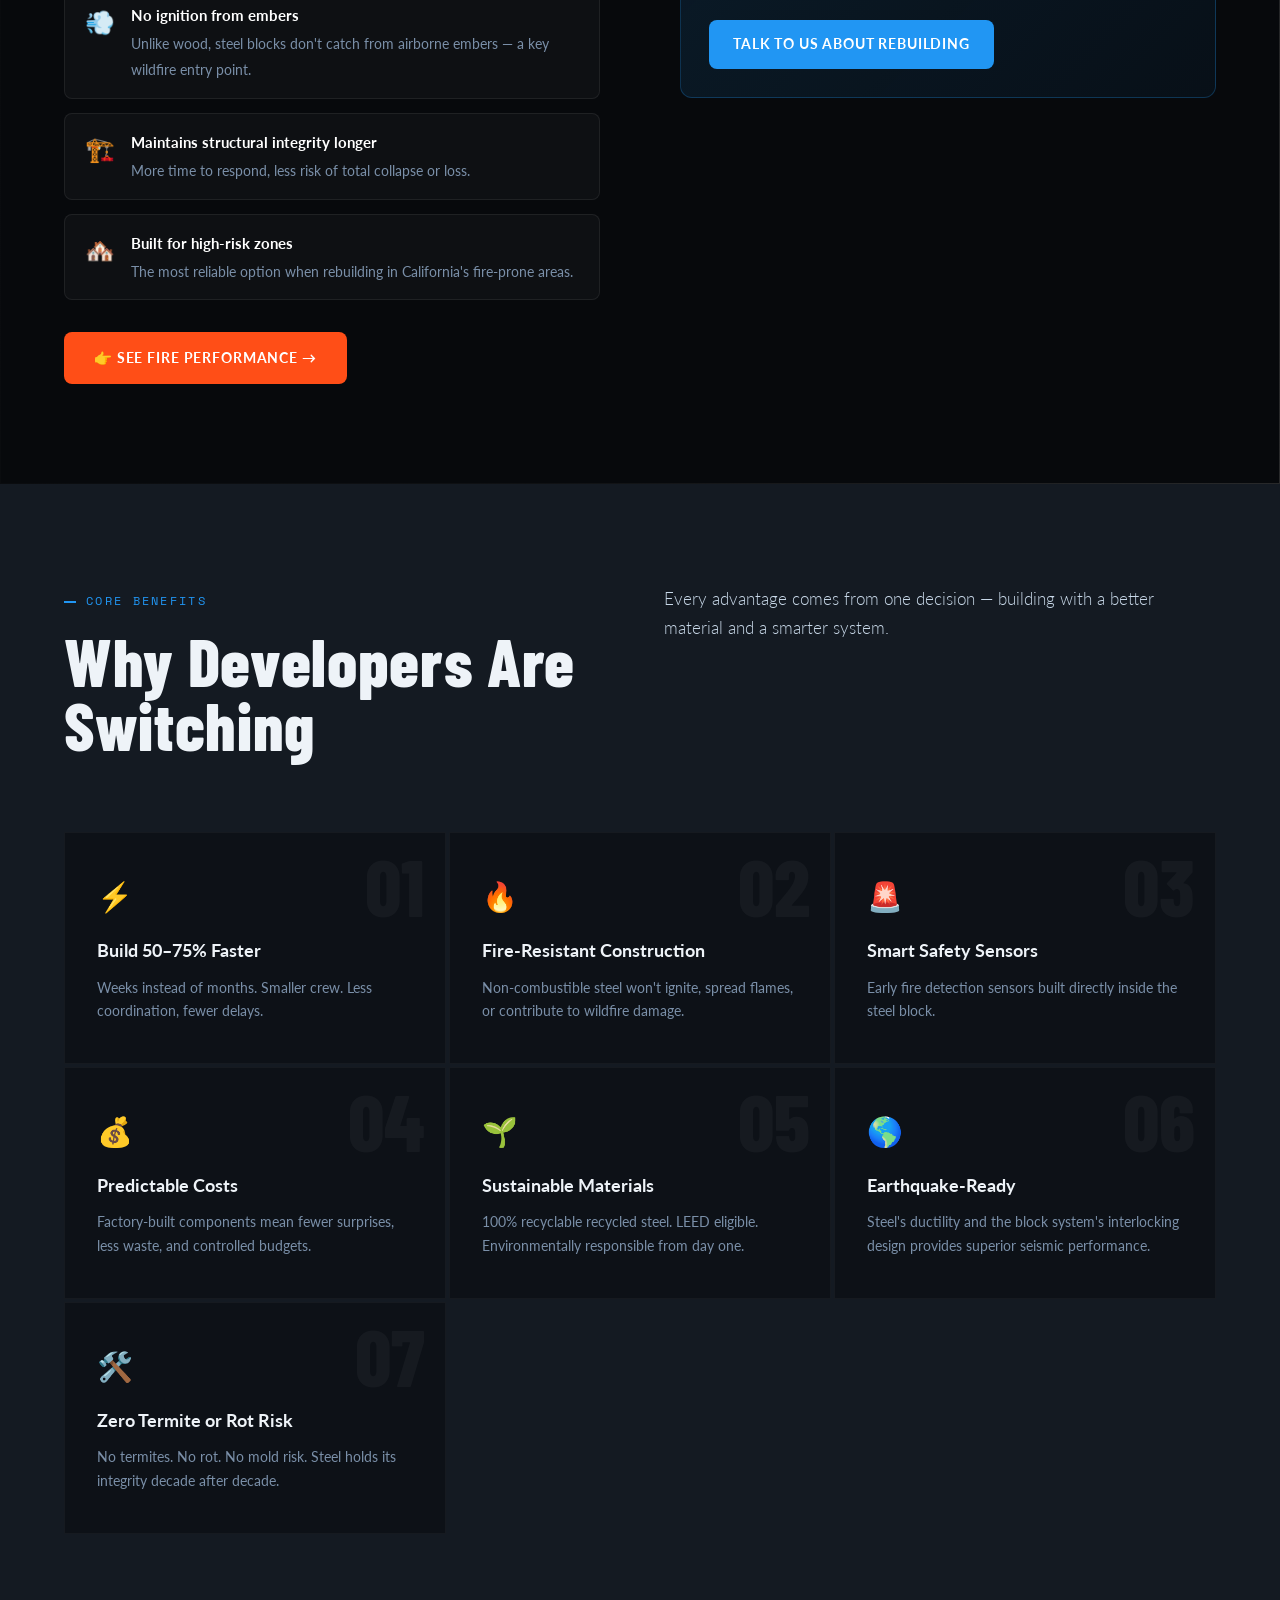
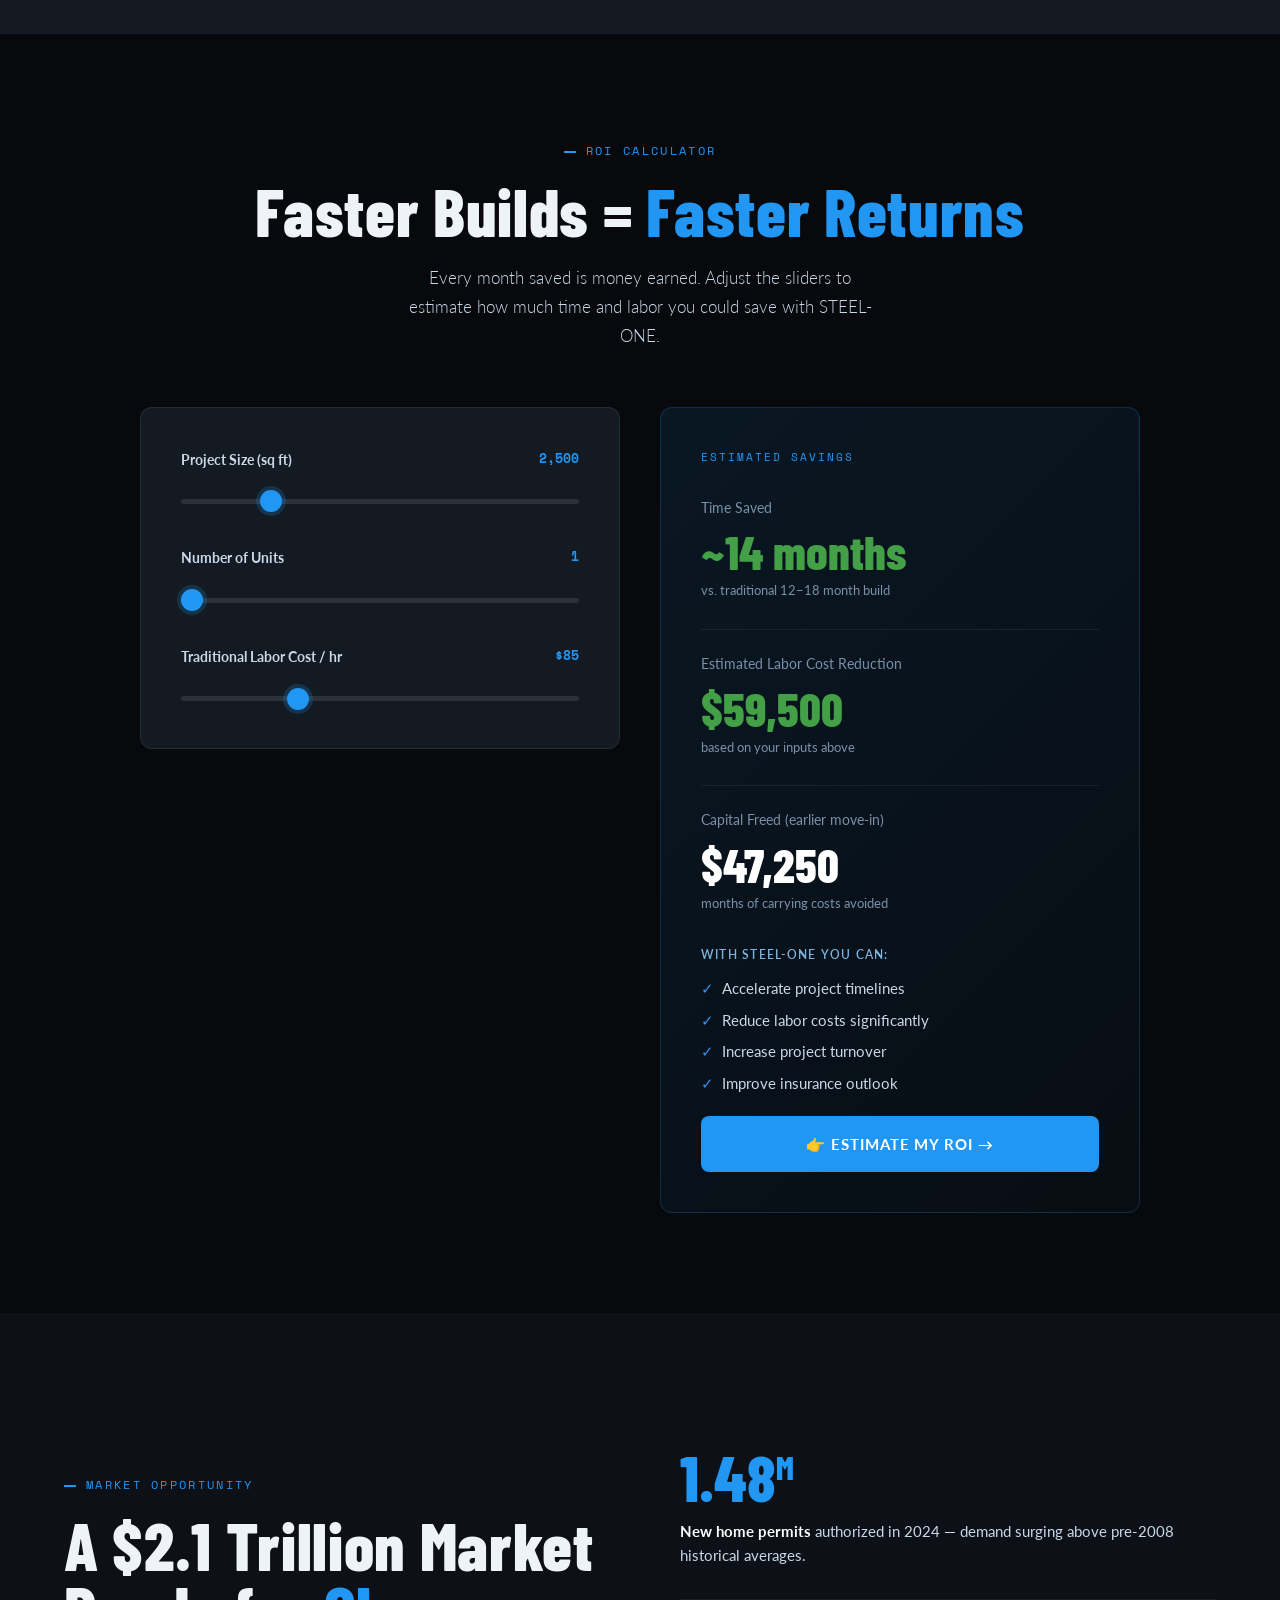
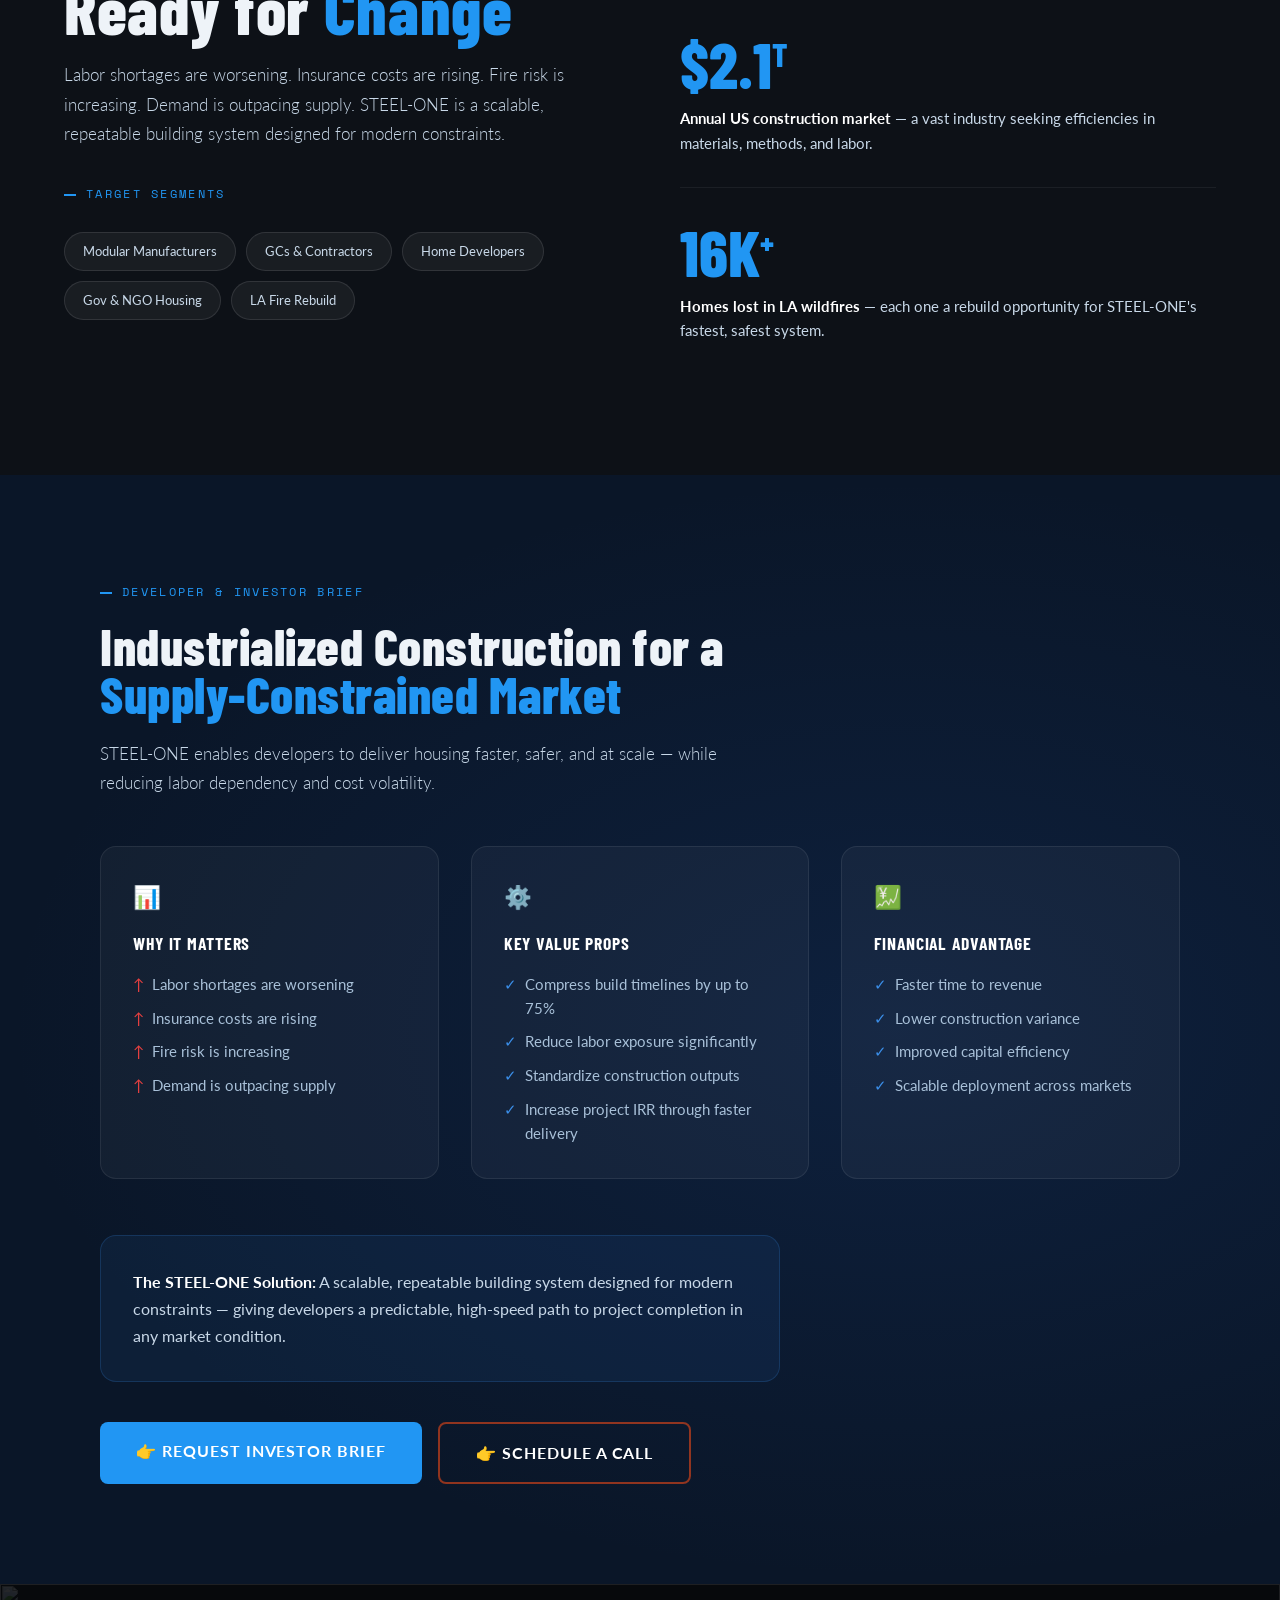
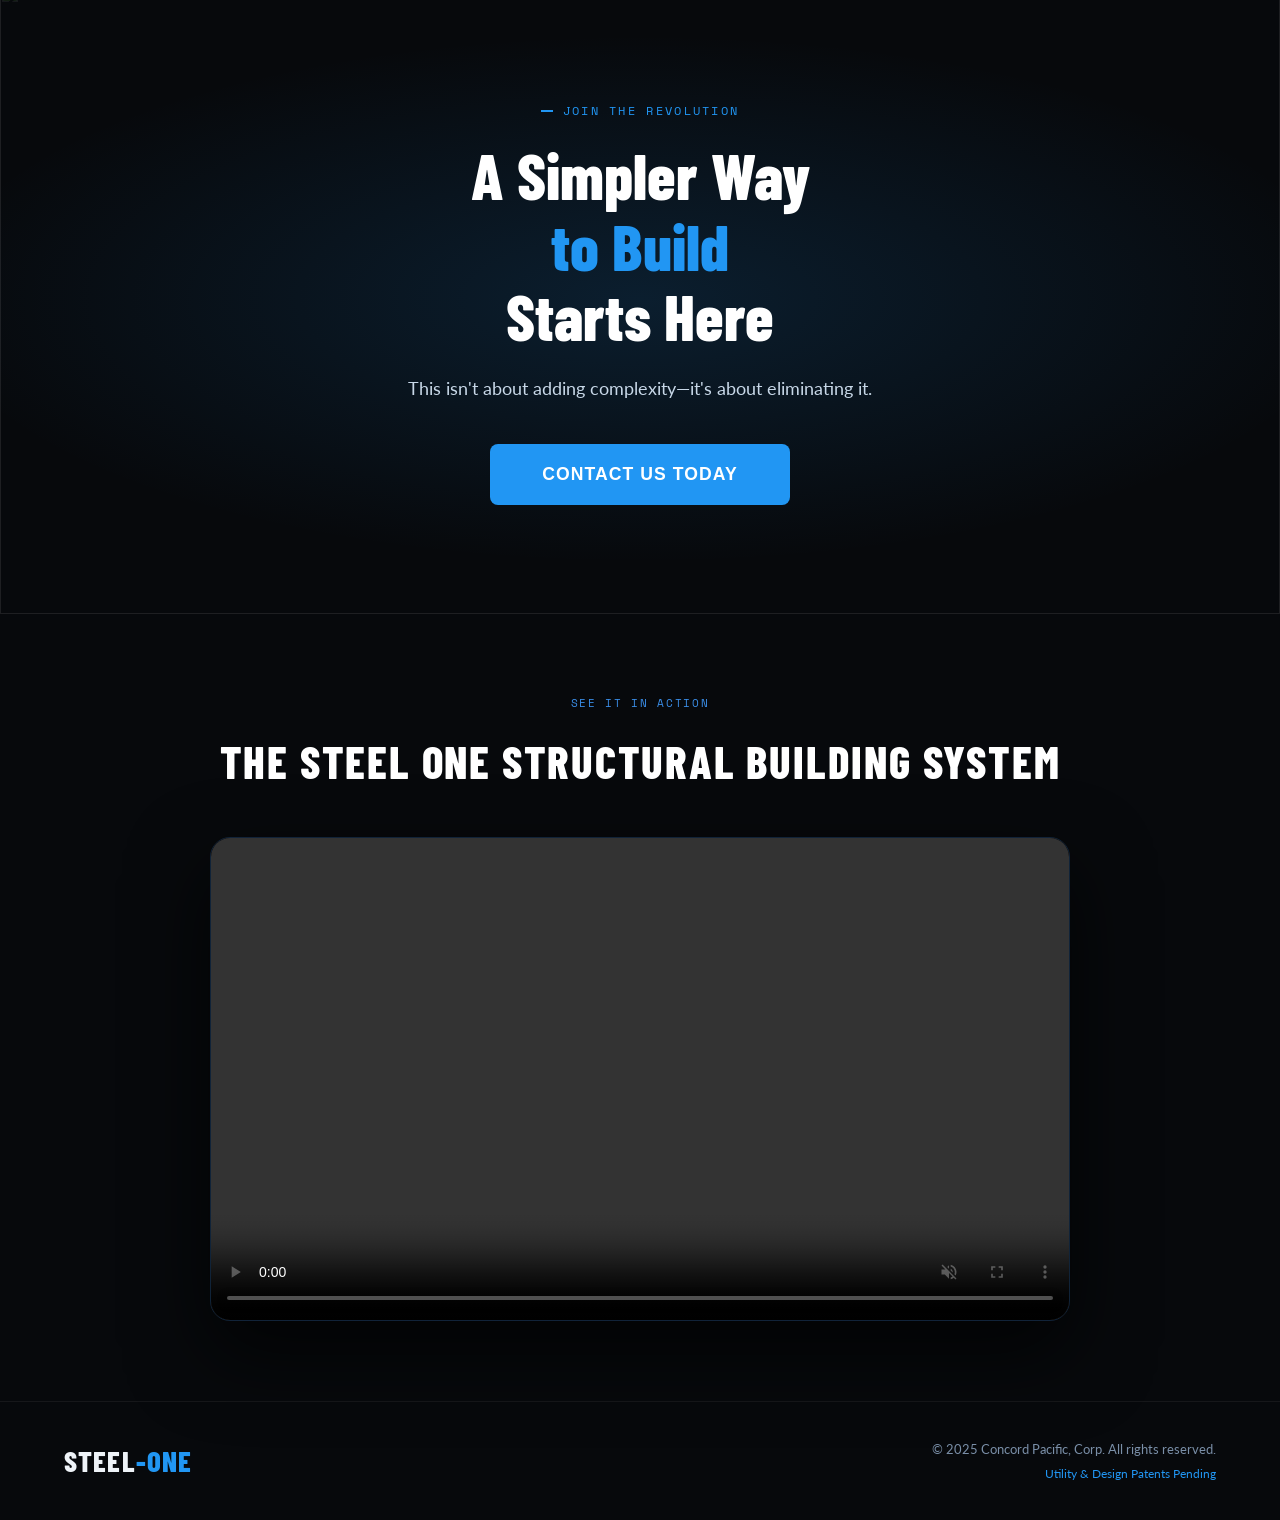
==== commit 01bbc388: "asd" ====
--- a/index.html
+++ b/index.html
@@ -897,8 +897,9 @@
       }
 
       .hero-center-video video {
+        width: 100%;
+        display: block;
         height: auto;
-        object-fit: cover;
       }
     }
   </style>
@@ -1245,7 +1246,7 @@
             solar exposure and built-in sensors for early fire detection. </div>
         </div>
 
-        <!-- Wrap both in media-row for side-by-side desktop support -->
+       <!-- Wrap both in media-row for side-by-side desktop support -->
         <div class="media-row">
           <!-- Video Container -->
           <div class="video-wrapper">
@@ -1260,6 +1261,25 @@
             <img src="img/blocks.png" alt="Steel-One Interlocking Blocks">
           </div>
         </div>
+
+        <!-- Embedded YouTube Video Player (Autoplay & Muted) -->
+         
+        <!-- Embedded YouTube Video Player (Autoplay with Sound & Cropped Info) -->
+        <div class="video-wrapper" style="margin-top: 24px; position: relative; overflow: hidden;">
+          <iframe id="patent-yt-player" width="100%" height="116%" src="https://www.youtube.com/embed/XBVh1wwVcvU?enablejsapi=1&autoplay=1&controls=0&rel=0&modestbranding=1" title="YouTube video player" frameborder="0" allow="accelerometer; autoplay; clipboard-write; encrypted-media; gyroscope; picture-in-picture; web-share" referrerpolicy="strict-origin-when-cross-origin" allowfullscreen style="display: block; position: absolute; top: -8%; left: 0;"></iframe>
+        </div>
+
+        <!-- Simple API trigger to force audio once interaction happens -->
+        <script>
+          const iframe = document.getElementById('patent-yt-player');
+          const unnmuteYouTube = () => {
+            iframe.contentWindow.postMessage('{"event":"command","func":"unMute","args":""}', '*');
+            iframe.contentWindow.postMessage('{"event":"command","func":"playVideo","args":""}', '*');
+          };
+          // Unmutes dynamically as soon as the user interacts with the website
+          window.addEventListener('click', unnmuteYouTube, { once: true });
+          window.addEventListener('scroll', unnmuteYouTube, { once: true });
+        </script>
 
       </div>
     </div>
